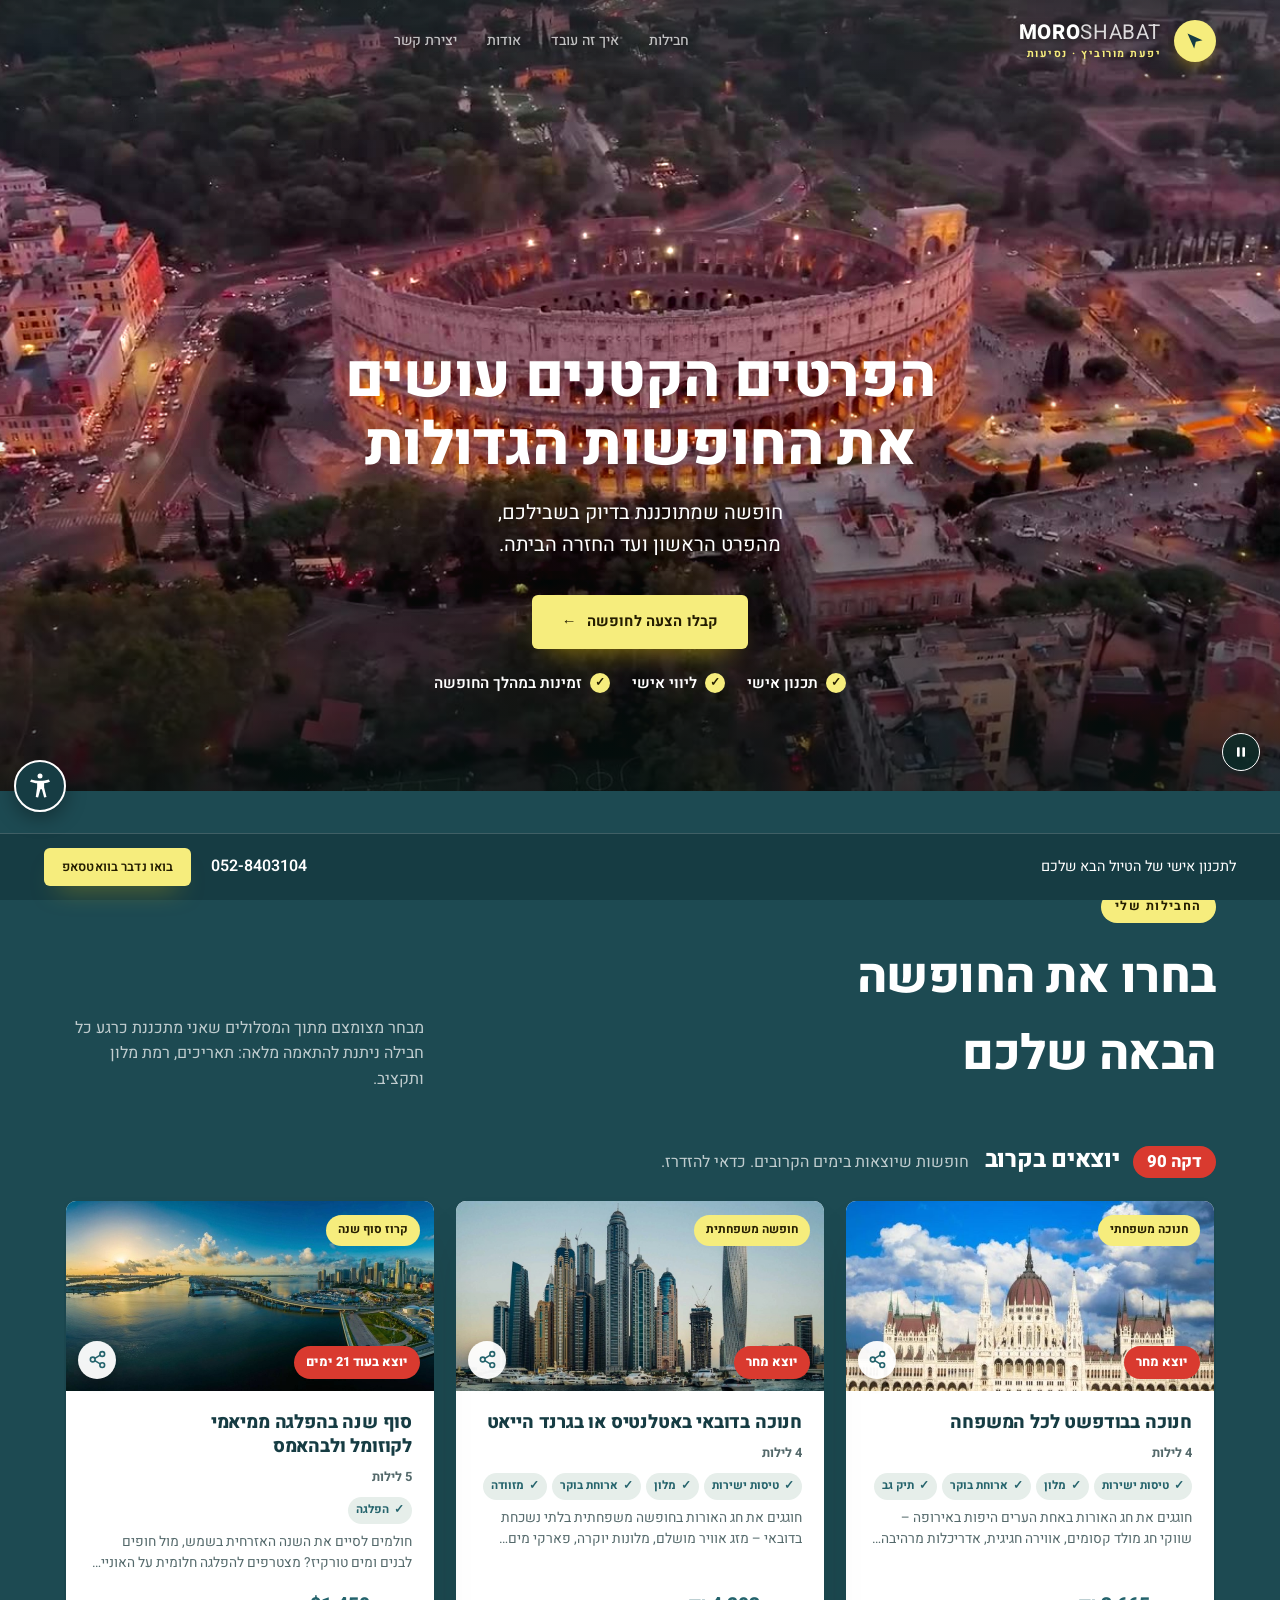
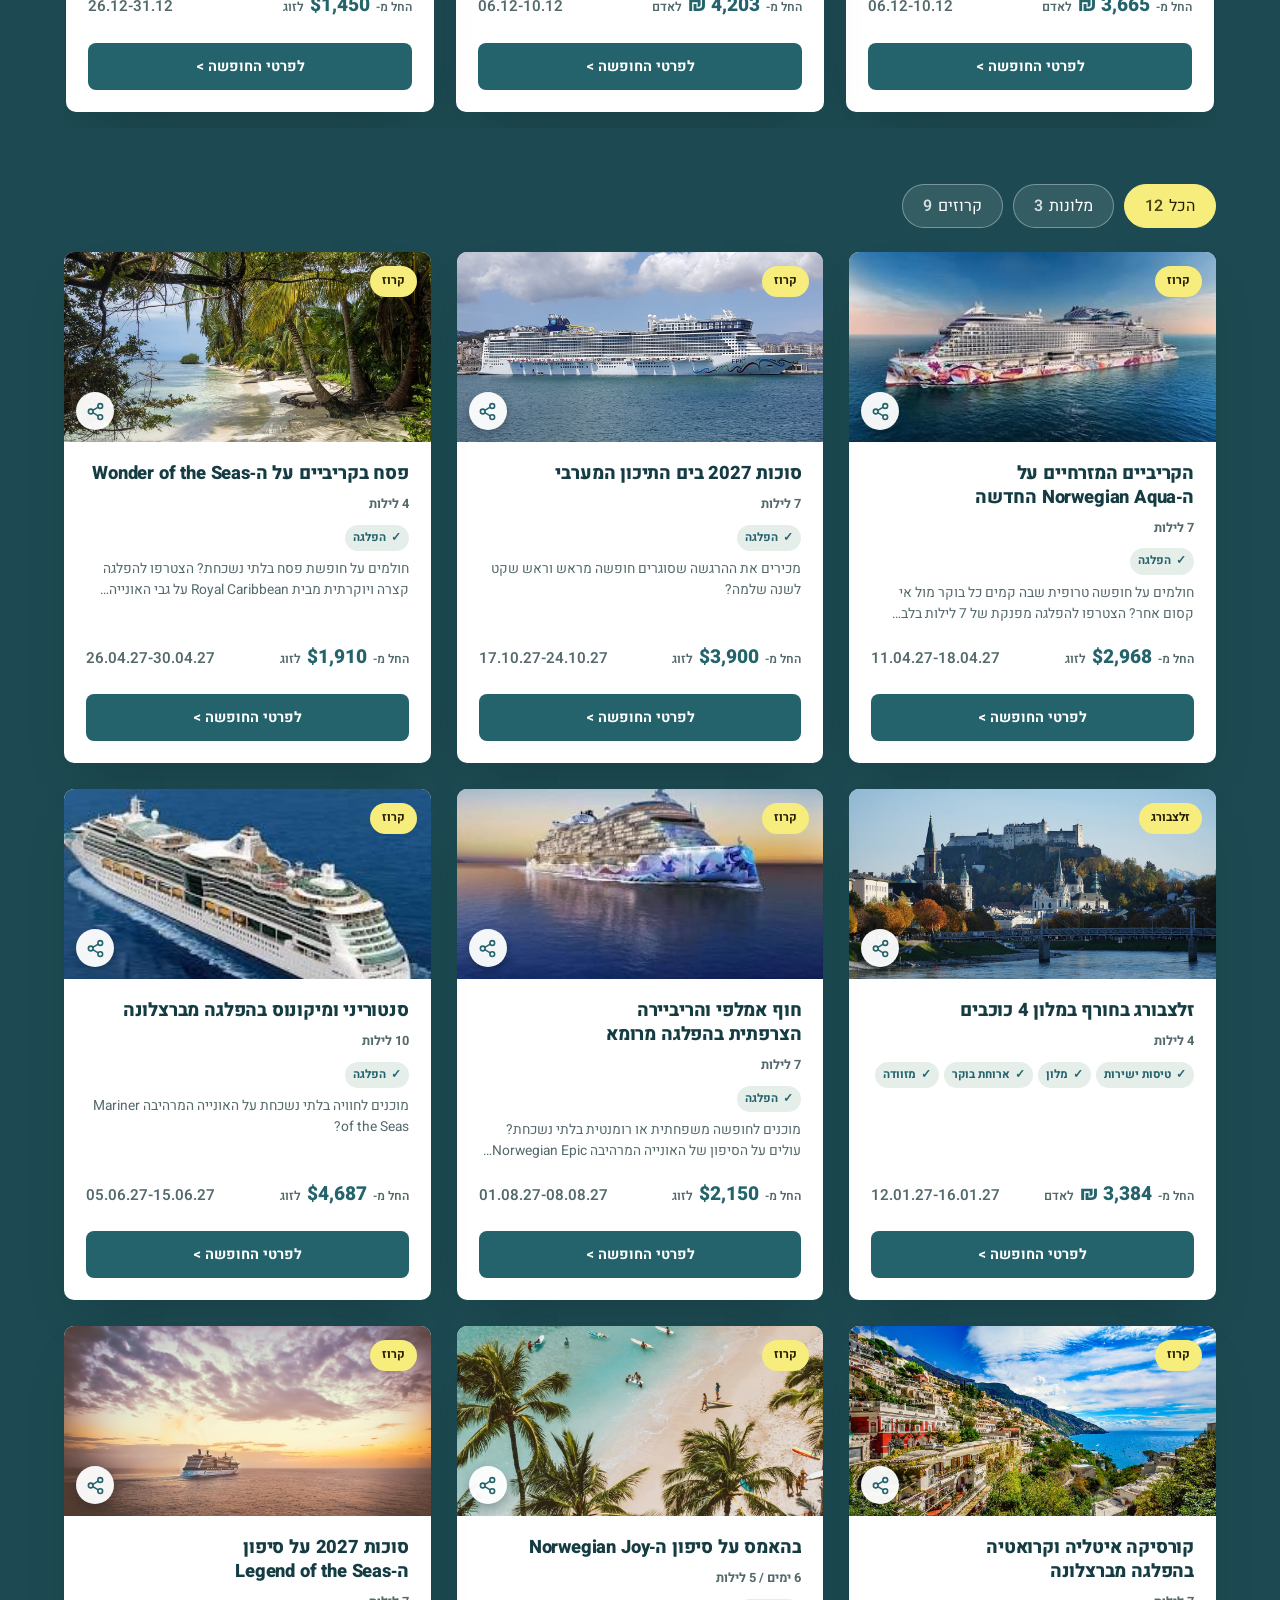
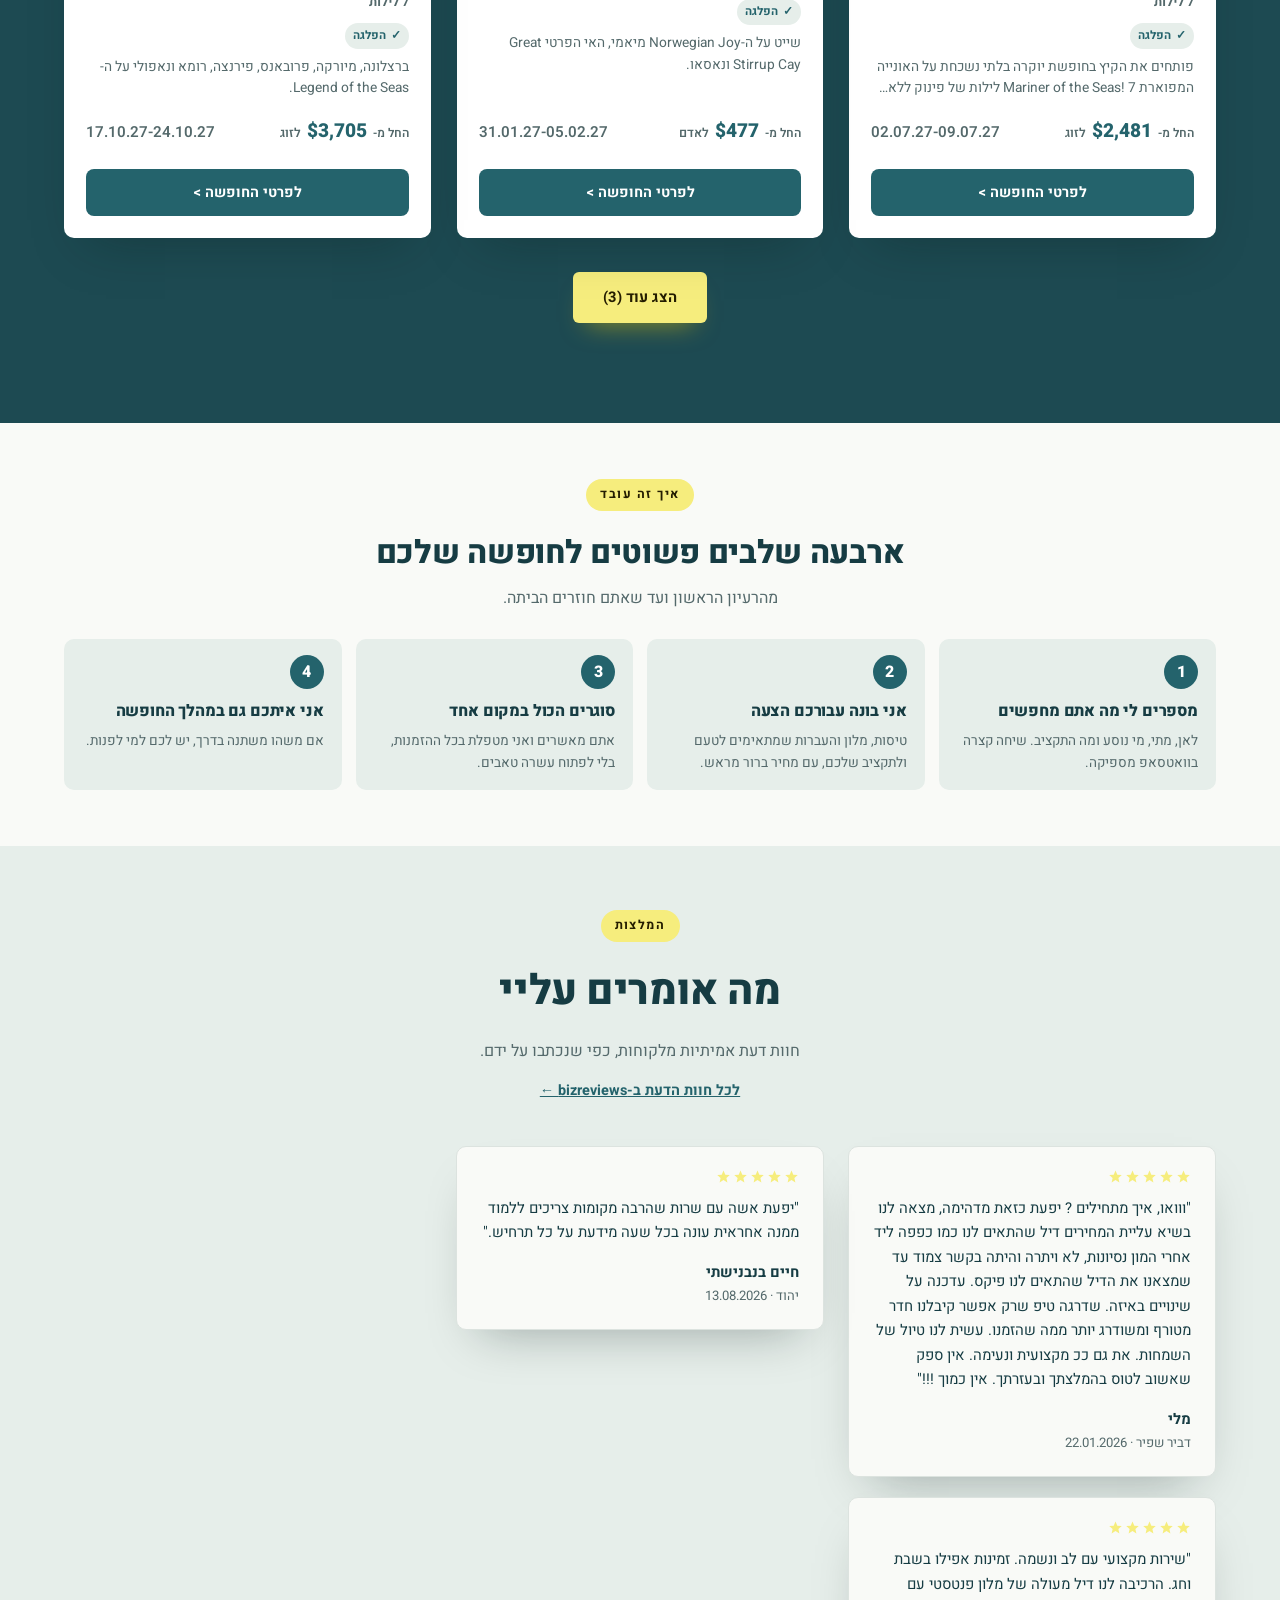
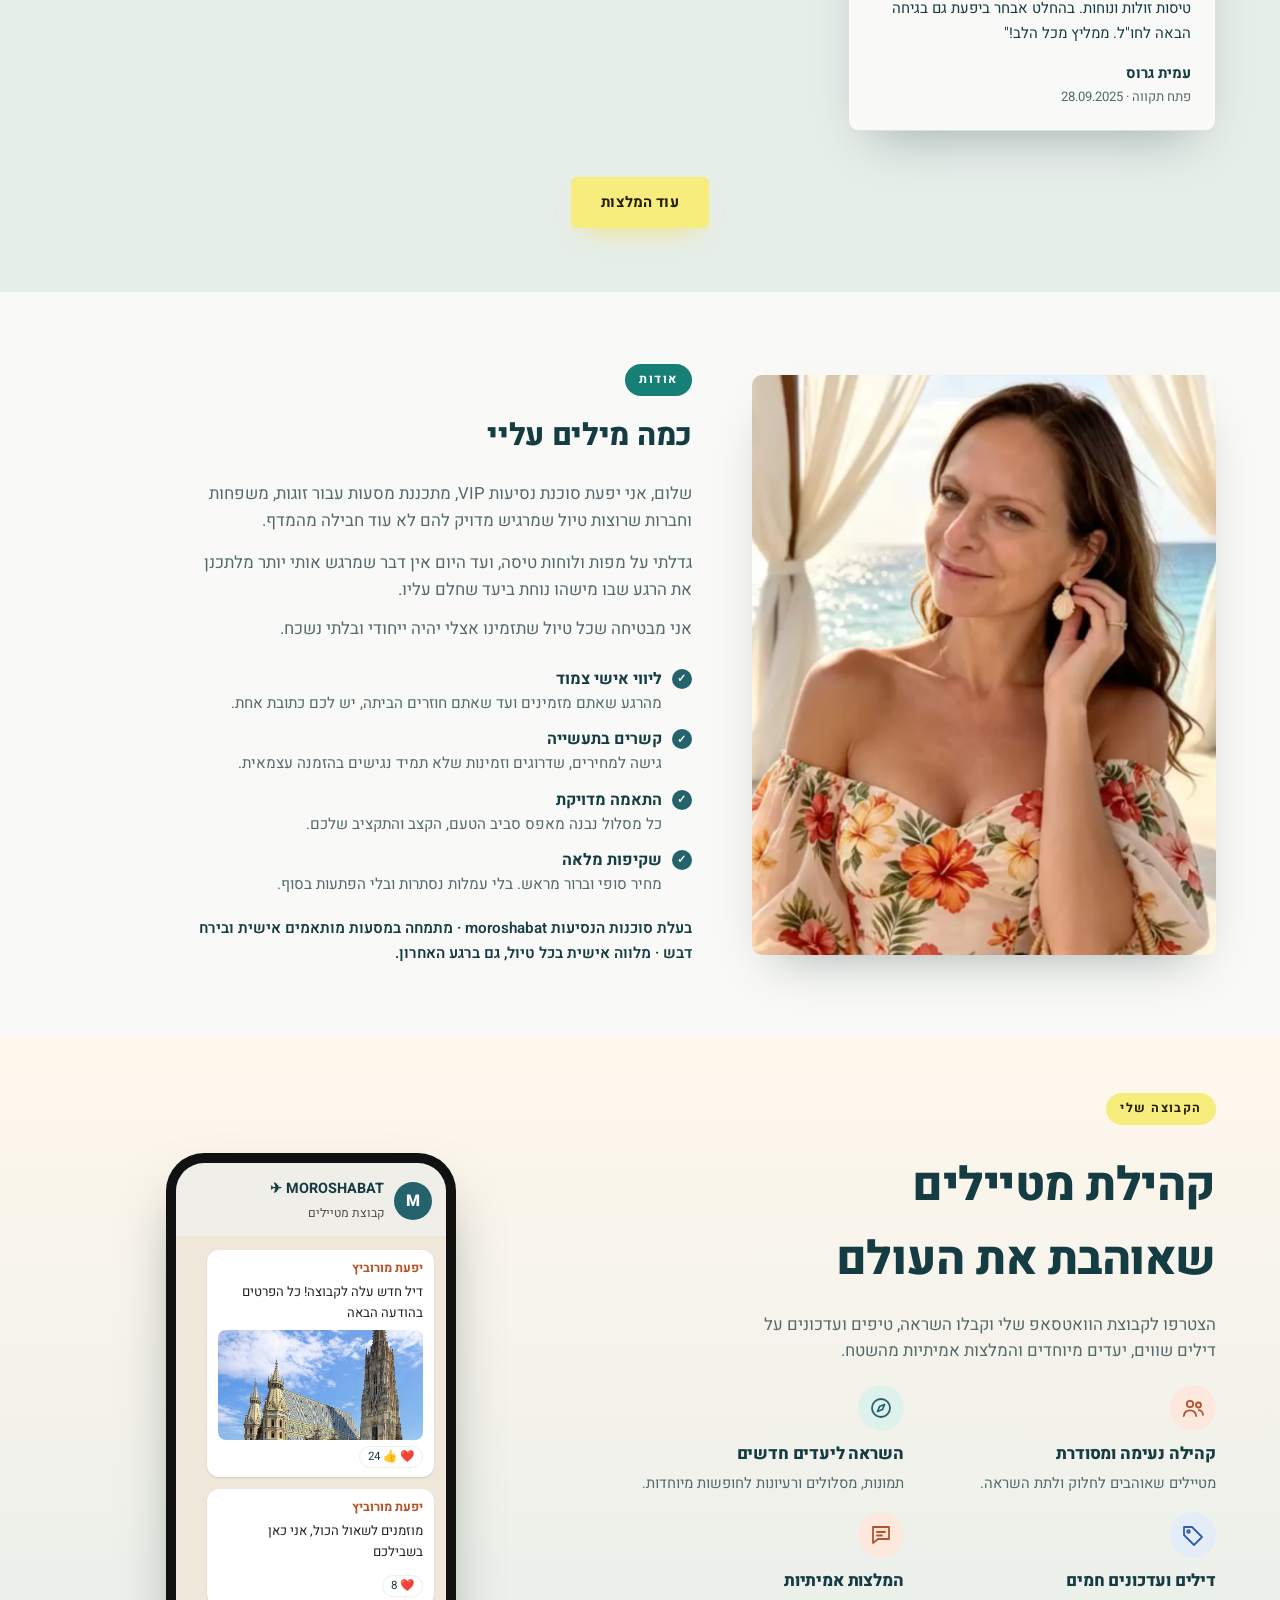
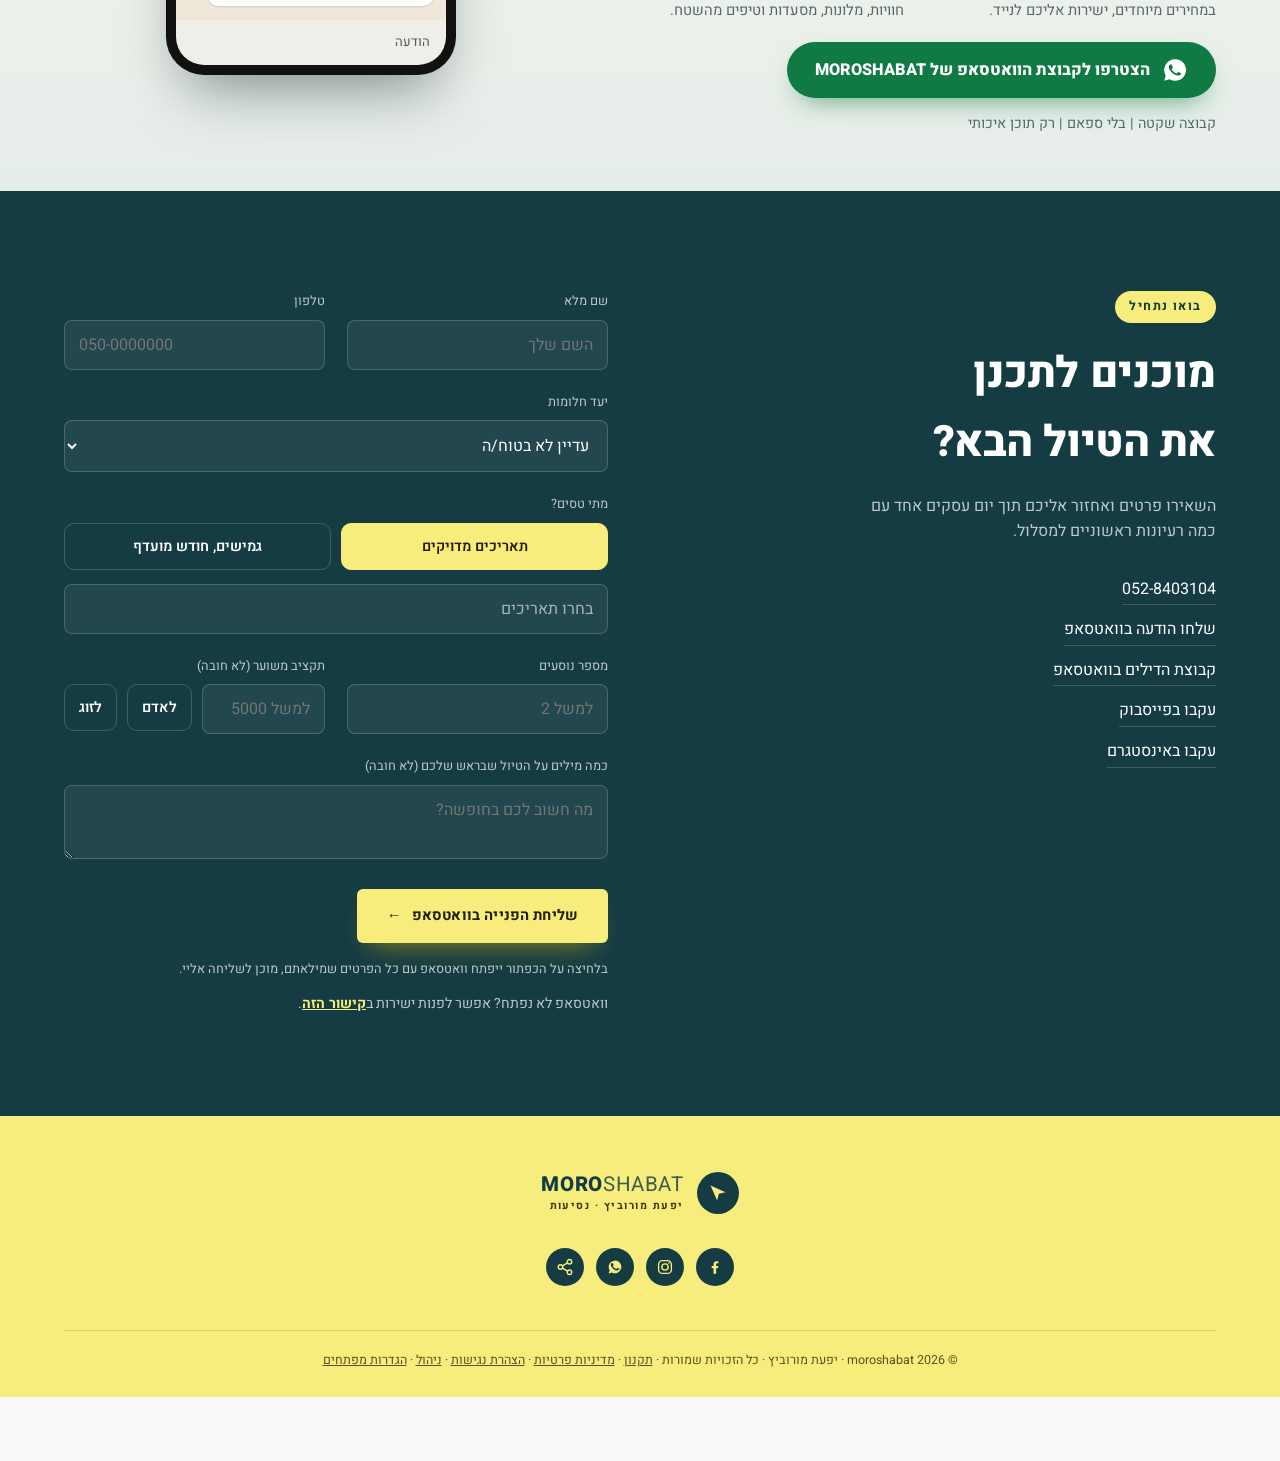
==== index.html @ c5c8dff0 "כותרות חבילות מושכות ויוקרתיות יותר, בלי פסיקים ונקודות, עם שמות מלונות ואוניות מהנתונים (מקומי) Co-" ====
<!DOCTYPE html>
<html lang="he" dir="rtl">
<head>
<meta charset="UTF-8">
<meta name="viewport" content="width=device-width, initial-scale=1.0">
<title>moroshabat יפעת מורוביץ נסיעות</title>
<meta name="description" content="חופשות בהתאמה אישית עם יפעת מורוביץ: ליווי אישי, תשומת לב לפרטים וראש שקט.">
<meta property="og:type" content="website">
<meta property="og:title" content="moroshabat יפעת מורוביץ נסיעות">
<meta property="og:description" content="חופשות בהתאמה אישית עם יפעת מורוביץ: ליווי אישי, תשומת לב לפרטים וראש שקט.">
<meta property="og:image" content="https://ifamorovitz-hue.github.io/moroshabat/hero-poster-1.jpg">
<meta property="og:locale" content="he_IL">
<link rel="preconnect" href="https://fonts.googleapis.com">
<link rel="preconnect" href="https://fonts.gstatic.com" crossorigin="">
<link rel="stylesheet" href="https://fonts.googleapis.com/css2?family=Heebo:wght@300;400;500;600;700;800;900&display=swap">
<style>
  /* ---------- Tokens ---------- */
  :root{
    --paper:#f9faf7;
    --ink:#163c43;
    --ink-soft:#1a4249;
    --teal:#168077;
    --teal-dark:#24636c;
    --green:#1d4a52;
    --yellow:#f6ed7d;
    --yellow-ink:#241d00;
    --text:#163c43;
    --muted:#54696b;
    --line:#dce3df;
    --line-on-ink:rgba(255,255,255,.18);
    --cream:#ffffff;
    --mint:#e6eeea;
    --muted-on-ink:rgba(255,255,255,.72);
    --shadow:0 24px 50px -24px rgba(10,30,27,.35);
    --radius:10px;
    --font-display:"Heebo","Arial Hebrew","Segoe UI",sans-serif;
    --font-body:"Heebo","Arial Hebrew","Segoe UI",sans-serif;
  }

  *,*::before,*::after{box-sizing:border-box;}
  html{scroll-behavior:smooth;}
  @media (prefers-reduced-motion:reduce){
    html{scroll-behavior:auto;}
    *,*::before,*::after{animation-duration:.01ms!important;animation-iteration-count:1!important;transition-duration:.01ms!important;scroll-behavior:auto!important;}
  }

  body{
    margin:0;
    direction:rtl;
    text-align:right;
    background:var(--paper);
    color:var(--text);
    font-family:var(--font-body);
    font-size:16px;
    line-height:1.6;
    -webkit-font-smoothing:antialiased;
    padding-bottom:64px;
  }

  img,svg{max-width:100%; display:block;}
  a{color:inherit;}
  h1,h2,h3,h4{font-family:var(--font-display);margin:0;text-wrap:balance;font-weight:800;letter-spacing:-.01em;}
  p{margin:0;}
  ul{margin:0;padding:0;list-style:none;}
  button,input,select,textarea{font-family:inherit;font-size:1rem;}

  a:focus-visible,button:focus-visible,input:focus-visible,select:focus-visible,textarea:focus-visible,[tabindex]:focus-visible{
    outline:3px solid var(--yellow);
    outline-offset:3px;
    box-shadow:0 0 0 6px var(--ink);
  }
  #contactForm{ scroll-margin-top:110px; }
  .skip-link{ position:fixed; top:-60px; inset-inline-start:12px; z-index:1000; background:var(--yellow); color:var(--yellow-ink); padding:12px 20px; border-radius:8px; font-weight:800; text-decoration:none; transition:top .15s ease; }
  .skip-link:focus{ top:12px; }

  .wrap{ max-width:1240px; margin:0 auto; padding-inline:24px; }
  @media (min-width:900px){ .wrap{ padding-inline:44px; } }

  .hi{ color:var(--yellow); }
  .eyebrow{
    display:inline-block; font-family:var(--font-body); font-size:.78rem; letter-spacing:.12em;
    color:var(--yellow-ink); background:var(--yellow); padding:6px 14px; border-radius:100px;
    margin-bottom:16px; font-weight:700;
  }
  .eyebrow.on-ink{ color:var(--ink); }

  /* ---------- Buttons (bold Canva-style) ---------- */
  .btn{
    display:inline-flex; align-items:center; gap:.7em;
    padding:15px 30px; border:none; border-radius:6px;
    font-size:.92rem; font-weight:700; letter-spacing:.01em;
    text-decoration:none; cursor:pointer;
    transition:transform .2s ease, box-shadow .2s ease, background .2s ease;
    background:var(--yellow); color:var(--yellow-ink);
    box-shadow:0 14px 26px -14px rgba(255,212,0,.55);
  }
  .btn:hover{ transform:translateY(-2px); box-shadow:0 18px 32px -14px rgba(255,212,0,.7); }
  .btn:disabled{ opacity:.6; cursor:default; transform:none; box-shadow:none; }
  .btn.outline{ background:transparent; color:var(--cream); border:2px solid var(--cream); box-shadow:none; }
  .btn.outline:hover{ background:var(--cream); color:var(--ink); }
  .btn .btn-arrow{ font-size:1em; transition:transform .2s ease; }
  .btn:hover .btn-arrow{ transform:translateX(-4px); }

  .text-link{ text-decoration:none; border-bottom:2px solid var(--yellow); padding-bottom:2px; font-weight:700; font-size:.92rem; }

  /* ---------- Header ---------- */
  header.site-nav{
    position:sticky; top:0; z-index:50;
    background:transparent;
    transition:background .35s ease, border-color .35s ease;
    border-bottom:1px solid transparent;
  }
  header.site-nav.scrolled{ background:var(--ink); border-color:var(--line-on-ink); }
  header.site-nav:not(.scrolled) .nav-row,
  header.site-nav:not(.scrolled) .nav-mobile-panel{ text-shadow:0 1px 6px rgba(10,12,8,.55); }
  .nav-row{ display:flex; align-items:center; justify-content:space-between; gap:24px; padding-block:20px; }
  .wordmark{ display:flex; align-items:center; gap:13px; line-height:1.1; text-decoration:none; }
  .logo-mark{
    flex-shrink:0; width:42px; height:42px; border-radius:50%;
    background:var(--yellow); color:var(--ink);
    display:flex; align-items:center; justify-content:center;
    box-shadow:0 8px 18px -8px rgba(255,212,0,.6);
  }
  .logo-mark svg{ width:20px; height:20px; transform:scaleX(-1); }
  .logo-text{ display:flex; flex-direction:column; }
  .logo-text strong{
    font-family:var(--font-display); font-size:1.28rem; color:var(--cream); font-weight:800;
    letter-spacing:.03em;
  }
  .logo-text strong .lg-light{ font-weight:400; opacity:.82; }
  .logo-text .logo-tag{ font-size:.66rem; letter-spacing:.14em; color:var(--yellow); margin-top:3px; font-weight:700; }
  footer .wordmark{ margin-bottom:34px; }
  footer .logo-mark{ background:var(--ink); color:var(--yellow); box-shadow:none; }
  footer .logo-text strong{ color:var(--ink); }
  footer .logo-text strong .lg-light{ color:var(--ink); }
  footer .logo-text .logo-tag{ color:#3d3800; }
  .nav-links{ display:flex; align-items:center; gap:30px; }
  .nav-links a{ text-decoration:none; color:var(--muted-on-ink); font-size:.88rem; font-weight:500; transition:color .2s ease; }
  .nav-links a:hover{ color:var(--cream); }
  .nav-phone{ display:flex; align-items:center; gap:8px; color:var(--cream); text-decoration:none; font-size:.88rem; font-weight:600; }
  .nav-toggle{ display:none; background:none; border:1px solid var(--line-on-ink); width:40px; height:40px; align-items:center; justify-content:center; color:var(--cream); border-radius:6px; }
  .nav-mobile-panel{ display:none; }

  @media (max-width:900px){
    .nav-links,.nav-phone{ display:none; }
    .nav-toggle{ display:flex; }
    header.site-nav.open{ background:var(--ink); }
    header.site-nav.open .nav-mobile-panel{ display:flex; flex-direction:column; gap:2px; padding-bottom:18px; }
    .nav-mobile-panel a{ color:var(--cream); text-decoration:none; padding:12px 4px; border-top:1px solid var(--line-on-ink); font-size:.98rem; }
  }

  /* ---------- Hero ---------- */
  .hero{
    position:relative; height:min(88vh,840px); min-height:580px; margin-top:-84px; overflow:hidden;
    background:#0a2420 center/cover no-repeat;
  }
  .hero-video{
    position:absolute; inset:0; z-index:0;
    width:100%; height:100%; object-fit:cover;
    filter:brightness(1.15) saturate(1.12) contrast(1.03);
    transition:opacity .6s ease;
  }
  .hero-copy{
    position:absolute; z-index:2; inset-inline:0; bottom:0; padding:0 24px 72px;
    text-align:center; display:flex; flex-direction:column; align-items:center;
  }
  @media (min-width:900px){ .hero-copy{ padding:0 44px 96px; } }
  .hero::after{
    content:""; position:absolute; inset:0; z-index:1;
    background:
      linear-gradient(to top, rgba(6,20,18,.72) 0%, rgba(6,20,18,.08) 42%, transparent 60%),
      linear-gradient(to bottom, rgba(6,20,18,.5) 0%, transparent 22%);
  }
  .trust-row{ list-style:none; margin:22px 0 0; padding:0; display:flex; flex-wrap:wrap; gap:10px 22px; color:var(--cream); font-size:.95rem; font-weight:600; }
  .trust-row li{ display:flex; align-items:center; gap:8px; }
  @media (max-width:560px){ .trust-row{ gap:8px 10px; font-size:.78rem; flex-wrap:nowrap; justify-content:center; } .trust-row li{ gap:5px; white-space:nowrap; } .trust-row li::before{ width:16px; height:16px; font-size:.62rem; } }
  .trust-row li::before{ content:'✓'; display:inline-flex; align-items:center; justify-content:center; width:20px; height:20px; border-radius:50%; background:var(--yellow,#f6ed7d); color:#241d00; font-size:.72rem; font-weight:800; }
  .hero-sub{ color:#fff; font-size:clamp(1rem,.6vw + .95rem,1.25rem); margin:16px 0 0; line-height:1.6; text-shadow:0 1px 8px rgba(0,0,0,.45); max-width:34rem; }
  .hero-copy h1{ font-size:clamp(2rem,3.4vw + 1rem,3.7rem); color:var(--cream); line-height:1.16; max-width:none; }
  .hero-actions{ margin-top:34px; }

  /* ---------- Statement band ---------- */
  .statement{ background:var(--paper); padding-block:44px 40px; text-align:center; }
  .statement h2{ font-size:clamp(1.7rem,2.4vw + 1rem,2.7rem); color:var(--ink); line-height:1.25; font-weight:800; letter-spacing:-.01em; }
  .statement-sub{ margin:14px auto 0; color:var(--muted); font-size:clamp(1rem,.6vw + .9rem,1.2rem); line-height:1.6; max-width:34rem; }
  @media (max-width:560px){ .statement{ padding-block:34px 30px; } }

  /* ---------- Intro / brand band (teal) ---------- */
  .intro{ background:var(--teal); color:var(--cream); padding-block:96px; }
  .intro-grid{ display:grid; grid-template-columns:1fr 1fr; gap:56px; align-items:center; }
  .intro h2{ font-size:clamp(1.9rem,2.8vw + 1rem,2.8rem); color:var(--cream); }
  .intro p{ margin-top:20px; color:#fff; max-width:46ch; font-size:1.02rem; }
  .intro p + p{ margin-top:14px; }
  .intro-photos{ display:grid; grid-template-columns:1fr 1fr; grid-template-rows:1fr 1fr; gap:14px; aspect-ratio:1/1; }
  .intro-photos img{ width:100%; height:100%; object-fit:cover; border-radius:var(--radius); }
  .intro-photos .ip-main{ grid-column:1/3; }
  .img-slot{ position:relative; min-height:0; min-width:0; }
  .about-img img{ object-position:50% 20%; }
  @media (max-width:880px){ .intro-grid{ grid-template-columns:1fr; gap:36px; } }

  /* ---------- Packages (dark green) ---------- */
  .packages{ background:var(--green); color:var(--cream); padding-block:100px; }
  .packages-head{ display:flex; justify-content:space-between; align-items:end; gap:24px; flex-wrap:wrap; margin-bottom:48px; }
  .packages h2{ color:var(--cream); font-size:clamp(2rem,3vw + 1rem,3rem); max-width:14ch; }
  .packages-head p{ color:var(--muted-on-ink); max-width:40ch; margin-top:14px; }

  .pkg-grid{ display:grid; grid-template-columns:repeat(3,1fr); gap:26px; }
  .lm-section{ margin-bottom:56px; }
  .lm-head{ display:flex; align-items:baseline; gap:16px; flex-wrap:wrap; margin-bottom:18px; }
  .lm-head h3{ font-size:1.5rem; color:var(--cream); }
  .lm-head p{ color:var(--muted-on-ink); margin:0; }
  .lm-pill{ display:inline-block; background:#d93a2f; color:#fff; border-radius:999px; padding:3px 14px; font-weight:800; font-size:1.05rem; margin-inline-end:8px; }
  .lm-strip{ display:flex; gap:22px; overflow-x:auto; scroll-snap-type:x mandatory; padding:4px 2px 16px; -webkit-overflow-scrolling:touch; }
  .lm-strip .pkg-card{ flex:0 0 min(340px,82vw); scroll-snap-align:start; }
  @media (min-width:961px){ .lm-strip .pkg-card{ flex-basis:calc((100% - 44px)/3); } }
  .pkg-urgent{ position:absolute; z-index:2; bottom:12px; inset-inline-start:14px; background:#d93a2f; color:#fff; font-size:.8rem; font-weight:800; padding:6px 12px; border-radius:100px; }
  .pkg-tabs{ display:flex; flex-wrap:wrap; gap:10px; margin-bottom:24px; }
  .pkg-tab{ background:rgba(255,255,255,.1); color:var(--cream); border:1.5px solid rgba(255,255,255,.35); border-radius:999px; padding:9px 20px; font:700 .95rem/1 inherit; font-family:inherit; cursor:pointer; }
  .pkg-tab .cnt{ opacity:.8; font-weight:600; margin-inline-start:6px; }
  .pkg-tab[aria-pressed="true"]{ background:var(--yellow); border-color:var(--yellow); color:var(--yellow-ink); }
  .pkg-more-wrap{ display:flex; justify-content:center; margin-top:34px; }
  .pkg-empty{ grid-column:1/-1; text-align:center; color:var(--muted-on-ink); padding:30px 0; }
  .pkg-loading{ grid-column:1/-1; text-align:center; color:var(--muted-on-ink); padding:24px 0; }
  @media (max-width:960px){ .pkg-grid{ grid-template-columns:1fr 1fr; } }
  @media (max-width:620px){ .pkg-grid{ grid-template-columns:1fr; } }

  .pkg-card{ position:relative; display:flex; flex-direction:column; border-radius:var(--radius); overflow:hidden; background:var(--cream); box-shadow:var(--shadow); }
  .pkg-media{ position:relative; height:190px; }
  .pkg-media img{ width:100%; height:100%; object-fit:cover; display:block; }
  .pkg-share-btn{ position:absolute; z-index:3; bottom:12px; inset-inline-end:12px; width:38px; height:38px; border-radius:50%; border:0; background:rgba(255,255,255,.95); color:var(--teal-dark); display:flex; align-items:center; justify-content:center; cursor:pointer; box-shadow:0 4px 12px rgba(0,0,0,.25); }
  .pkg-share-btn svg{ width:19px; height:19px; }
  .deal-share-btn{ display:inline-flex; align-items:center; gap:8px; margin-inline-start:10px; background:transparent; color:var(--teal-dark); border:2px solid var(--teal-dark); border-radius:999px; padding:10px 18px; font-weight:700; cursor:pointer; font-family:inherit; font-size:.95rem; }
  .deal-share-btn svg{ width:18px; height:18px; }
  .share-overlay{ position:fixed; inset:0; z-index:420; background:rgba(22,60,67,.55); display:flex; align-items:center; justify-content:center; padding:20px; }
  .share-overlay[hidden]{ display:none; }
  .share-card{ background:var(--paper); color:var(--text); border-radius:18px; width:100%; max-width:380px; padding:24px 22px 20px; box-shadow:0 30px 70px -20px rgba(0,0,0,.5); }
  .share-card h3{ font-size:1.15rem; margin:0 0 4px; color:var(--ink); }
  .share-card .share-sub{ margin:0 0 16px; color:var(--muted); font-size:.9rem; }
  .share-grid{ display:grid; grid-template-columns:repeat(3,1fr); gap:10px; }
  .share-opt{ display:flex; flex-direction:column; align-items:center; gap:6px; padding:12px 6px; border-radius:12px; border:1px solid var(--line); background:#fff; color:var(--ink); text-decoration:none; font-size:.82rem; font-weight:600; cursor:pointer; font-family:inherit; }
  .share-opt svg{ width:26px; height:26px; }
  .share-opt:hover{ background:var(--mint); }
  .share-note{ margin:14px 0 0; font-size:.82rem; color:var(--muted); line-height:1.6; }
  .share-close{ display:block; margin:14px auto 0; background:none; border:0; color:var(--ink); text-decoration:underline; cursor:pointer; font-size:.92rem; }
  .pkg-tag{ position:absolute; z-index:2; top:14px; inset-inline-start:14px; background:var(--yellow); color:var(--yellow-ink); font-size:.74rem; font-weight:700; padding:6px 12px; border-radius:100px; }
  .pkg-body{ display:flex; flex-direction:column; gap:8px; padding:20px 22px 22px; flex:1; }
  .pkg-body h3{ color:var(--text); font-size:1.15rem; font-weight:800; }
  .pkg-meta{ color:var(--muted); font-size:.8rem; font-weight:700; }
  .pkg-body h3{ display:-webkit-box; -webkit-line-clamp:2; -webkit-box-orient:vertical; overflow:hidden; line-height:1.3; }
  .pkg-incl{ display:flex; flex-wrap:wrap; gap:5px; margin:2px 0 0; padding:0; list-style:none; }
  .pkg-incl li{ background:var(--mint); color:var(--teal-dark); font-size:.72rem; font-weight:700; padding:4px 8px; border-radius:99px; white-space:nowrap; }
  .pkg-incl li::before{ content:'✓'; margin-inline-end:5px; font-weight:800; }
  .pkg-from{ color:var(--muted); font-size:.76rem; font-weight:600; }
  .pkg-desc{ color:var(--muted); font-size:.86rem; line-height:1.55; display:-webkit-box; -webkit-line-clamp:2; -webkit-box-orient:vertical; overflow:hidden; }
  .pkg-price-row{ display:flex; align-items:baseline; justify-content:space-between; gap:10px; margin-top:auto; padding-top:8px; }
  .pkg-price-wrap{ display:flex; align-items:baseline; gap:6px; }
  .pkg-price{ color:var(--teal-dark); font-size:1.2rem; font-weight:800; }
  .pkg-price-note{ color:var(--muted); font-size:.78rem; font-weight:600; }
  .pkg-dates{ color:var(--muted); font-size:.95rem; font-weight:600; text-align:left; }
  .pkg-cta{ display:block; text-align:center; margin-top:14px; background:var(--teal-dark); color:var(--cream); font-weight:700; font-size:.9rem; padding:12px; border-radius:8px; text-decoration:none; transition:background .2s ease; }
  .pkg-cta:hover{ background:var(--teal); }

  /* ---------- Why (card style, honest content) ---------- */
  .why{ background:var(--teal); color:var(--cream); padding-block:100px; }
  .why-head{ text-align:center; max-width:640px; margin:0 auto 48px; }
  .why-head h2{ color:var(--cream); font-size:clamp(1.9rem,2.8vw + 1rem,2.6rem); }
  .why-head p{ margin-top:14px; color:#fff; }
  .why-grid{ display:grid; grid-template-columns:repeat(4,1fr); gap:22px; }
  @media (max-width:960px){ .why-grid{ grid-template-columns:1fr 1fr; } }
  @media (max-width:560px){ .why-grid{ grid-template-columns:1fr; } }
  .why-card{ background:rgba(0,0,0,.14); border:1px solid rgba(255,255,255,.28); border-radius:var(--radius); padding:28px 24px; }
  .why-card .num{ display:inline-flex; align-items:center; justify-content:center; width:38px; height:38px; border-radius:8px; background:var(--yellow); color:var(--yellow-ink); font-weight:800; font-size:1rem; margin-bottom:18px; }
  .why-card h3{ color:var(--cream); font-size:1.08rem; }
  .why-card p{ margin-top:10px; color:#fff; font-size:.9rem; }

  /* ---------- Testimonials ---------- */
  .how{ background:var(--paper); padding-block:56px; }
  .how-head{ text-align:center; max-width:640px; margin:0 auto 28px; }
  .how-head h2{ font-size:clamp(1.9rem,2.8vw + 1rem,2.6rem); }
  .how-head p{ margin-top:8px; color:var(--muted); }
  .how-head h2{ font-size:clamp(1.5rem,1.8vw + 1rem,2rem) !important; }
  .how-grid{ display:grid; grid-template-columns:repeat(4,1fr); gap:14px; }
  @media (max-width:960px){ .how-grid{ grid-template-columns:1fr 1fr; } }
  @media (max-width:560px){ .how-grid{ grid-template-columns:1fr; gap:10px; } .how-step{ display:grid; grid-template-columns:auto 1fr; column-gap:14px; align-items:center; } .how-step .num{ grid-row:1 / span 2; margin-bottom:0 !important; } .how-step p{ margin-top:2px !important; } }
  .how-step{ background:var(--mint); border-radius:var(--radius); padding:16px 18px; }
  .how-step .num{ display:inline-flex; align-items:center; justify-content:center; width:34px; height:34px; border-radius:50%; background:var(--teal-dark); color:#fff; font-weight:800; margin-bottom:10px; }
  .how-step h3{ font-size:1rem; }
  .how-step p{ margin-top:6px; color:var(--muted); font-size:.85rem; }
  .community{ background:linear-gradient(180deg,#fff7ec 0%,#e6eeea 100%); padding-block:56px; }
  .community .polaroids{ display:none; }
  .community-features{ margin:20px 0 !important; gap:16px 22px !important; }
  @media (max-width:900px){ .community-visual{ display:none !important; } }
  @media (max-width:560px){ .community-features{ grid-template-columns:1fr 1fr !important; gap:12px !important; } .community .cf p{ display:none; } .community .cf h3{ font-size:.92rem; } .community .cf-icon{ width:38px; height:38px; margin-bottom:6px; } }
  .community-grid{ display:grid; grid-template-columns:1.1fr .9fr; gap:56px; align-items:center; }
  @media (max-width:900px){ .community-grid{ grid-template-columns:1fr; gap:44px; } }
  .community-copy h2{ font-size:clamp(1.9rem,3vw + 1rem,2.9rem); margin-top:8px; }
  .community-lede{ color:var(--muted); margin-top:14px; max-width:52ch; font-size:1.05rem; }
  .community-features{ display:grid; grid-template-columns:1fr 1fr; gap:22px 26px; margin:30px 0; }
  @media (max-width:560px){ .community-features{ grid-template-columns:1fr; } }
  .cf-icon{ display:inline-flex; align-items:center; justify-content:center; width:46px; height:46px; border-radius:50%; background:#fde8de; color:#b4532a; margin-bottom:10px; }
  .cf:nth-child(2) .cf-icon{ background:#dff1ec; color:var(--teal-dark); }
  .cf:nth-child(3) .cf-icon{ background:#e4ecf8; color:#2f5fa8; }
  .cf-icon svg{ width:24px; height:24px; }
  .cf h3{ font-size:1.05rem; }
  .cf p{ color:var(--muted); font-size:.92rem; margin-top:4px; }
  .btn-wa{ display:inline-flex; align-items:center; gap:12px; background:#0f7a44; color:#fff; text-decoration:none; font-weight:800; border-radius:999px; padding:15px 28px; font-size:1.02rem; box-shadow:0 12px 28px -12px rgba(15,122,68,.7); transition:transform .2s ease; }
  .btn-wa:hover{ transform:translateY(-2px); }
  .btn-wa svg{ width:26px; height:26px; }
  .community-note{ margin-top:14px; color:var(--muted); font-size:.9rem; }
  .community-visual{ position:relative; display:flex; flex-direction:column; align-items:center; gap:22px; }
  .phone{ width:min(290px,80vw); background:#111; border-radius:38px; padding:10px; box-shadow:0 30px 60px -20px rgba(10,30,27,.5); }
  .phone-bar{ background:#f0eee9; border-radius:28px 28px 0 0; padding:14px 14px 10px; display:flex; align-items:center; gap:10px; }
  .phone-bar strong{ display:block; font-size:.9rem; }
  .phone-bar small{ color:#4a4a4a; font-size:.75rem; }
  .phone-avatar{ width:38px; height:38px; border-radius:50%; background:var(--teal-dark); color:#fff; display:flex; align-items:center; justify-content:center; font-weight:800; }
  .phone-chat{ background:#efe7da; padding:14px 12px; display:flex; flex-direction:column; gap:12px; min-height:300px; }
  .bubble{ background:#fff; border-radius:12px; padding:9px 11px; max-width:92%; box-shadow:0 1px 2px rgba(0,0,0,.12); font-size:.82rem; }
  .bubble b{ display:block; color:#b4532a; font-size:.78rem; }
  .bubble p{ margin:3px 0 6px; color:#222; }
  .bubble img{ width:100%; height:110px; object-fit:cover; border-radius:8px; display:block; }
  .react{ display:inline-block; margin-top:6px; background:#fff; border:1px solid #eee; border-radius:999px; padding:1px 8px; font-size:.72rem; }
  .phone-input{ background:#f0eee9; border-radius:0 0 28px 28px; padding:12px 16px; color:#595959; font-size:.82rem; }
  .polaroids{ display:flex; gap:10px; }
  .polaroids img{ width:92px; height:78px; object-fit:cover; background:#fff; padding:5px 5px 14px; border-radius:4px; box-shadow:0 8px 18px -8px rgba(0,0,0,.4); transform:rotate(-4deg); }
  .polaroids img:nth-child(2){ transform:rotate(3deg); }
  .polaroids img:nth-child(3){ transform:rotate(-2deg); }
  .testimonials{ background:var(--mint); padding-block:64px; }
  .review-columns:not(.expanded) .rv-extra{ display:none; }
  .reviews-more{ display:flex; justify-content:center; margin-top:26px; }
  .testimonials-head{ text-align:center; max-width:640px; margin:0 auto; }
  .testimonials-head h2{ font-size:clamp(1.9rem,2.8vw + 1rem,2.6rem); }
  .testimonials-head p{ margin-top:14px; color:var(--muted); }
  .testimonials-rating{ display:flex; align-items:center; justify-content:center; gap:8px; margin:20px 0 10px; font-weight:800; font-size:1.05rem; }
  .testimonials-rating .stars{ display:flex; gap:2px; color:var(--yellow-ink); background:var(--yellow); padding:4px 8px; border-radius:999px; }
  .testimonials-rating .stars svg{ width:15px; height:15px; }
  .testimonials-source{ text-align:center; margin-bottom:44px; font-size:.9rem; }
  .testimonials-source a{ color:var(--teal-dark); font-weight:700; text-decoration:underline; }
  .review-columns{ column-count:3; column-gap:24px; }
  @media (max-width:960px){ .review-columns{ column-count:2; } }
  @media (max-width:640px){ .review-columns{ column-count:1; } }
  .review-card{
    break-inside:avoid; -webkit-column-break-inside:avoid; page-break-inside:avoid;
    background:var(--paper); border:1px solid var(--line); border-radius:var(--radius);
    padding:22px 24px; margin-bottom:20px; box-shadow:var(--shadow);
    display:inline-block; width:100%;
  }
  .review-stars{ display:flex; gap:2px; color:var(--yellow); margin-bottom:12px; }
  .review-stars svg{ width:15px; height:15px; }
  .review-text{ font-size:.93rem; line-height:1.65; margin:0 0 16px; color:var(--text); }
  .review-meta{ display:flex; flex-direction:column; gap:2px; font-size:.82rem; }
  .review-meta strong{ font-size:.92rem; }
  .review-meta span{ color:var(--muted); }

  /* ---------- CTA band (full-bleed photo) ---------- */
  .cta-band{ position:relative; overflow:hidden; }
  .cta-band img{ width:100%; height:min(56vw,460px); min-height:320px; object-fit:cover; }
  .cta-band::after{ content:""; position:absolute; inset:0; background:linear-gradient(180deg, rgba(9,27,24,.35) 0%, rgba(9,27,24,.65) 100%); }
  .cta-band-copy{ position:absolute; inset:0; z-index:2; display:flex; flex-direction:column; align-items:center; justify-content:center; text-align:center; gap:28px; padding:24px; }
  .cta-band-copy h2{ color:var(--cream); font-size:clamp(1.9rem,3vw + 1rem,3rem); max-width:16ch; }

  /* ---------- About ---------- */
  .about{ padding-block:72px; }
  .about-intro p{ margin-top:12px; }
  .about-why{ list-style:none; margin:24px 0 0; padding:0; display:grid; gap:12px; }
  .about-why li{ position:relative; padding-inline-start:30px; color:var(--muted); font-size:.95rem; line-height:1.55; }
  .about-why li::before{ content:'✓'; position:absolute; inset-inline-start:0; top:2px; width:20px; height:20px; border-radius:50%; background:var(--teal-dark); color:#fff; font-size:.7rem; font-weight:800; display:flex; align-items:center; justify-content:center; }
  .about-why strong{ display:block; color:var(--ink); font-size:1rem; }
  .about-grid{ display:grid; grid-template-columns:.85fr 1.15fr; gap:60px; align-items:center; }
  .about img{ width:100%; aspect-ratio:4/5; object-fit:cover; border-radius:var(--radius); box-shadow:var(--shadow); }
  .about-copy .eyebrow{ background:var(--teal); color:var(--cream); }
  .about-copy p{ color:var(--muted); font-size:1.05rem; max-width:56ch; }
  .about-copy p + p{ margin-top:16px; }
  .about-copy .credentials{ margin-top:20px; color:var(--text); font-size:.95rem; font-weight:600; }
  @media (max-width:860px){ .about-grid{ grid-template-columns:1fr; } }

  /* ---------- Contact ---------- */
  .contact{ background:var(--ink); color:var(--cream); padding-block:100px; }
  .contact-grid{ display:grid; grid-template-columns:1fr 1fr; gap:64px; }
  .contact-info h2{ color:var(--cream); font-size:clamp(2rem,2.6vw + 1rem,2.7rem); }
  .contact-info > p{ margin-top:16px; color:var(--muted-on-ink); max-width:40ch; }
  .contact-list{ margin-top:32px; display:flex; flex-direction:column; gap:12px; }
  .contact-list a{ text-decoration:none; color:var(--cream); font-size:1rem; border-bottom:1px solid var(--line-on-ink); display:inline-block; padding-bottom:2px; width:fit-content; }

  .form-row{ margin-bottom:22px; }
  .form-row label{ display:block; font-size:.8rem; color:var(--muted-on-ink); margin-bottom:8px; }
  .form-row input,.form-row select,.form-row textarea{
    background:rgba(255,255,255,.06); border:1px solid var(--line-on-ink); color:var(--cream);
    padding:12px 14px; width:100%; border-radius:8px;
  }
  .form-row select option{ color:var(--ink); }
  .form-row textarea{ resize:vertical; min-height:70px; }
  .form-dates{ border:0; padding:0; margin:0 0 22px; min-inline-size:0; }
  .form-dates legend{ font-size:.8rem; color:var(--muted-on-ink); margin-bottom:8px; padding:0; }
  .form-toggle{ display:flex; gap:10px; margin-bottom:14px; }
  .form-toggle label{ flex:1; margin:0 !important; position:relative; }
  .form-toggle input{ position:absolute; opacity:0; pointer-events:none; width:1px !important; height:1px; padding:0 !important; border:0 !important; }
  .form-toggle span{ display:block; text-align:center; padding:11px 10px; border:1.5px solid var(--line-on-ink); border-radius:10px; color:var(--cream); font-weight:600; font-size:.9rem; cursor:pointer; }
  .form-toggle input:checked + span{ background:var(--yellow); border-color:var(--yellow); color:var(--yellow-ink); }
  .form-toggle input:focus-visible + span{ outline:3px solid var(--yellow); outline-offset:3px; box-shadow:0 0 0 6px var(--ink); }
  .form-date-btn{ width:100%; text-align:right; background:rgba(255,255,255,.06); border:1px solid var(--line-on-ink); color:var(--cream); padding:12px 14px; border-radius:8px; font-family:inherit; font-size:1rem; cursor:pointer; }
  #fcMonthPick{ width:100%; background:rgba(255,255,255,.06); border:1px solid var(--line-on-ink); color:var(--cream); padding:12px 14px; border-radius:8px; font-family:inherit; font-size:1rem; }
  #fcMonthPick option{ color:var(--ink); }
  .form-date-btn.placeholder{ color:rgba(255,255,255,.6); }
  .fc-cal{ margin-top:10px; color:var(--ink); }
  .fc-cal *{ color:inherit; }
  .fc-cal .ie-cal-day-start, .fc-cal .ie-cal-day-end, .fc-cal .ie-cal-day-single{ color:#fff; }
  .fc-hint{ margin:10px 0 0; font-size:.8rem; color:var(--muted) !important; text-align:center; }
  .form-error{ margin:8px 0 0; color:#ffb4a8; font-size:.85rem; }
  .form-budget{ display:flex; gap:10px; align-items:stretch; }
  .form-budget input[type=number]{ flex:1; min-width:0; }
  .form-toggle-sm{ margin-bottom:0; flex:0 0 auto; }
  .form-toggle-sm span{ padding:11px 14px; }
  .form-two{ display:grid; grid-template-columns:1fr 1fr; gap:22px; }
  .form-note{ margin-top:16px; font-size:.8rem; color:var(--muted-on-ink); }
  .form-success{ margin-top:14px; font-size:.88rem; color:var(--yellow); font-weight:700; }
  .form-fallback{ margin-top:14px; font-size:.88rem; color:var(--muted-on-ink); }
  .form-fallback a{ color:var(--yellow); font-weight:700; text-decoration:underline; }
  @media (max-width:860px){ .contact-grid{ grid-template-columns:1fr; } .form-two{ grid-template-columns:1fr; } }

  /* ---------- Sticky bottom bar ---------- */
  .sticky-bar{
    position:fixed; z-index:60; inset-inline:0; bottom:0;
    background:var(--ink); border-top:1px solid var(--line-on-ink);
    display:flex; align-items:center; justify-content:space-between;
    padding:14px 24px; gap:16px;
  }
  @media (min-width:900px){ .sticky-bar{ padding:14px 44px; } }
  .sticky-bar span{ color:var(--cream); font-size:.9rem; }
  .sticky-bar .sb-phone{ display:flex; align-items:center; gap:20px; }
  .sticky-bar .sb-phone a{ color:var(--cream); text-decoration:none; font-weight:600; }
  .sticky-bar .btn{ padding:9px 18px; font-size:.8rem; }
  .sticky-bar .sb-phone a.btn{ color:var(--yellow-ink); }
  @media (max-width:560px){ .sticky-bar span:first-child{ display:none; } }

  /* ---------- Footer (yellow band) ---------- */
  footer{ background:var(--yellow); color:var(--yellow-ink); padding-block:56px 26px; }
  .footer-grid{ display:grid; grid-template-columns:repeat(3,1fr); gap:32px; text-align:center; }
  .footer-grid h4{ font-size:.76rem; letter-spacing:.1em; opacity:.7; margin-bottom:10px; font-weight:700; }
  .footer-grid strong{ display:block; font-size:1.12rem; font-weight:800; }
  .footer-grid a{ text-decoration:none; color:var(--yellow-ink); }
  .social-icons{ display:flex; gap:12px; justify-content:center; }
  .social-icons a, .social-icons button{
    border:0; padding:0; cursor:pointer;
    width:38px; height:38px; border-radius:50%; background:var(--ink); color:var(--yellow);
    display:flex; align-items:center; justify-content:center; transition:transform .2s ease;
  }
  .social-icons a:hover, .social-icons button:hover{ transform:translateY(-3px); }
  .social-icons svg{ width:18px; height:18px; }
  .footer-bottom{ margin-top:44px; padding-top:20px; border-top:1px solid rgba(36,29,0,.18); display:flex; justify-content:center; flex-wrap:wrap; gap:10px; font-size:.78rem; opacity:.75; }
  @media (max-width:700px){ .footer-grid{ grid-template-columns:1fr; gap:26px; } }

  /* ---------- Deal details modal ---------- */
  .deal-modal-overlay{
    position:fixed; inset:0; background:rgba(8,25,22,.72);
    display:flex; align-items:flex-start; justify-content:center;
    padding:56px 16px; overflow-y:auto; z-index:80;
  }
  .deal-modal-overlay[hidden]{ display:none; }
  .deal-modal{
    background:var(--paper); border-radius:var(--radius); max-width:720px; width:100%;
    box-shadow:var(--shadow); overflow:hidden; position:relative;
  }
  .deal-modal-img{ width:100%; aspect-ratio:16/9; object-fit:cover; display:block; }
  .deal-modal-close{
    position:absolute; top:14px; left:14px; width:38px; height:38px; border-radius:50%;
    background:rgba(8,25,22,.55); color:#fff; border:none; font-size:1.15rem; line-height:1; cursor:pointer;
    display:flex; align-items:center; justify-content:center;
  }
  .deal-modal-close:hover{ background:rgba(8,25,22,.82); }
  .deal-modal-body{ padding:28px 30px 32px; }
  .deal-modal-tag{ display:inline-block; background:var(--yellow); color:var(--yellow-ink); font-weight:700; font-size:.72rem; padding:5px 12px; border-radius:999px; margin-bottom:12px; }
  .deal-modal-body h3{ margin:0 0 6px; font-size:1.5rem; }
  .deal-modal-dates{ color:var(--muted); font-weight:700; margin:0 0 14px; }
  .deal-modal-desc{ margin:0 0 16px; line-height:1.65; }
  .deal-itinerary{ margin:0 0 16px; padding:0; list-style:none; display:flex; flex-direction:column; gap:9px; }
  .deal-itinerary li{ display:grid; grid-template-columns:78px 1fr; gap:12px; font-size:.92rem; align-items:baseline; }
  .deal-itinerary .day{ font-weight:700; color:var(--teal-dark); white-space:nowrap; }
  .deal-price-tiers{ margin:0 0 16px; padding:14px 16px; background:var(--line); border-radius:8px; display:flex; flex-direction:column; gap:6px; font-size:.9rem; font-weight:600; }
  .deal-note{ font-size:.8rem; color:var(--muted); margin:0 0 22px; }
  @media (max-width:560px){
    .deal-modal-body{ padding:22px 18px 26px; }
    .deal-itinerary li{ grid-template-columns:56px 1fr; }
  }

  /* ---------- Inline admin editing (only visible after admin login) ---------- */
  body.edit-mode [data-editable]{ position:relative; outline:1px dashed transparent; transition:outline-color .15s ease; }
  body.edit-mode [data-editable]:hover{ outline-color:#168077; }
  .edit-pencil{
    position:absolute; top:-10px; inset-inline-end:-10px; z-index:5;
    width:26px; height:26px; border-radius:50%; border:1.5px solid #168077; background:#fff;
    color:#24636c; display:flex; align-items:center; justify-content:center; cursor:pointer;
    box-shadow:0 4px 10px rgba(10,40,35,.18); opacity:0; transition:opacity .15s ease;
  }
  .edit-pencil svg{ width:13px; height:13px; }
  body.edit-mode [data-editable]:hover .edit-pencil,
  body.edit-mode .pkg-media:hover .pkg-admin-actions{ opacity:1; }
  .pkg-admin-actions{ position:absolute; top:12px; inset-inline-end:12px; z-index:5; display:flex; gap:6px; opacity:0; transition:opacity .15s ease; }
  .pkg-admin-actions button{ width:28px; height:28px; border-radius:50%; border:none; display:flex; align-items:center; justify-content:center; cursor:pointer; box-shadow:0 4px 10px rgba(0,0,0,.25); }
  .pkg-admin-actions button svg{ width:14px; height:14px; }
  .pkg-edit-btn{ background:#fff; color:#24636c; }
  .pkg-move-btn{ background:#fff; color:#24636c; cursor:grab; touch-action:none; }
  .pkg-card.dragging{ opacity:.55; outline:2px dashed #f6ed7d; transform:scale(.98); transition:transform .12s ease; }
  body.dragging-deal{ user-select:none; cursor:grabbing; }
  .pkg-del-btn{ background:#c0392b; color:#fff; }
  .add-deal-btn{ display:none; }
  body.edit-mode .add-deal-btn{ display:inline-flex; }

  body:not(.edit-mode) .edit-only{ display:none; }
  body:not(.edit-mode) .edit-pencil, body:not(.edit-mode) .pkg-admin-actions{ display:none; }

  .ie-overlay{ position:fixed; inset:0; background:rgba(10,25,20,.55); z-index:300; display:flex; align-items:center; justify-content:center; padding:20px; }
  .ie-overlay[hidden]{ display:none; }
  .ie-modal{ background:#fff; border-radius:16px; width:100%; max-width:480px; max-height:88vh; overflow-y:auto; padding:26px 28px; }
  .ie-modal.ie-modal-wide{ max-width:640px; }
  .ie-modal h3{ margin:0 0 16px; font-size:1.15rem; }
  .ie-modal label{ display:block; font-weight:700; font-size:.85rem; margin:14px 0 6px; }
  .ie-modal input[type=text], .ie-modal input[type=password], .ie-modal input[type=number], .ie-modal textarea, .ie-modal select{
    width:100%; padding:10px 12px; border:1px solid var(--line); border-radius:8px; font-family:inherit; font-size:.92rem;
  }
  .ie-modal textarea{ min-height:90px; resize:vertical; }
  .ie-row{ display:flex; gap:14px; }
  .ie-row > *{ flex:1; min-width:0; }
  .ie-actions{ margin-top:22px; display:flex; gap:10px; }
  .ie-btn{ background:#24636c; color:#fff; border:none; padding:11px 20px; border-radius:8px; font-weight:700; font-size:.9rem; cursor:pointer; }
  .ie-btn:hover{ background:#168077; }
  .ie-btn.secondary{ background:#eef2f1; color:#163c43; }
  .ie-btn.danger{ background:#c0392b; color:#fff; margin-inline-start:auto; }
  .ie-status{ font-size:.85rem; padding:10px 14px; border-radius:8px; margin-bottom:12px; }
  .ie-status.error{ background:#fdecea; color:#c0392b; }
  .ie-status.ok{ background:#e9f7ef; color:#1e7e42; }
  .ie-status.info{ background:#eef4f8; color:#2b5a7a; }
  .ie-toggle-group{ display:flex; gap:8px; }
  .ie-toggle-btn{ flex:1; text-align:center; padding:10px 12px; border:1.5px solid var(--line); border-radius:8px; cursor:pointer; font-weight:700; font-size:.9rem; position:relative; }
  .ie-toggle-btn input{ position:absolute; opacity:0; }
  .ie-toggle-btn:has(input:checked){ border-color:#168077; background:#eef3f1; color:#24636c; }
  .ie-hint{ font-size:.8rem; color:var(--muted); margin-top:4px; }
  .ie-paste-row{ display:flex; align-items:center; gap:12px; flex-wrap:wrap; margin-top:10px; }
  .ie-paste-row .ie-hint{ margin:0; }
  .ie-img-preview{ width:100%; max-width:220px; border-radius:10px; margin-top:8px; display:block; }
  .ie-info-box{ background:#e6eeea; border-radius:12px; padding:14px 16px; margin:12px 0 4px; font-size:.86rem; color:#163c43; }
  .ie-info-box p{ margin:0 0 8px; }
  .ie-info-box ul{ margin:0 0 12px; padding-inline-start:20px; list-style:disc; }
  .ie-info-box .ie-btn{ display:inline-block; text-decoration:none; }
  .ie-inline{ display:flex; align-items:center; gap:8px; }
  .ie-inline input{ flex:1; min-width:0; }
  .ie-suffix{ font-weight:700; color:#24636c; white-space:nowrap; }
  .ie-currency-group{ margin-top:8px; }
  .ie-date-btn{ width:100%; text-align:right; padding:10px 12px; border:1px solid var(--line); border-radius:8px; background:#fff; font-family:inherit; font-size:.92rem; cursor:pointer; }
  .ie-cal-popover{ margin-top:8px; border:1px solid var(--line); border-radius:12px; padding:14px; background:#fbfaf7; }
  .ie-cal-header{ display:flex; align-items:center; justify-content:space-between; margin-bottom:10px; font-weight:700; }
  .ie-cal-nav{ background:none; border:none; font-size:1.2rem; cursor:pointer; color:#24636c; padding:2px 10px; border-radius:6px; }
  .ie-cal-selects{ display:flex; gap:6px; }
  .ie-cal-selects select{ font-family:inherit; font-weight:700; font-size:.92rem; padding:5px 8px; border:1px solid var(--line); border-radius:8px; background:#fff; color:inherit; width:auto; cursor:pointer; }
  .ie-cal-nav[disabled]{ opacity:.3; cursor:not-allowed; }
  .ie-cal-weekdays, .ie-cal-grid{ display:grid; grid-template-columns:repeat(7,1fr); direction:rtl; }
  .ie-cal-weekdays{ text-align:center; font-size:.74rem; color:var(--muted); margin-bottom:4px; }
  .ie-cal-grid{ gap:2px; }
  .ie-cal-day{ aspect-ratio:1; display:flex; align-items:center; justify-content:center; font-size:.82rem; border-radius:6px; cursor:pointer; border:none; background:none; }
  .ie-cal-day:disabled{ color:var(--line); cursor:not-allowed; }
  .ie-cal-day-empty{ visibility:hidden; }
  .ie-cal-day-inrange{ background:#eef3f1; border-radius:0; }
  .ie-cal-day-start{ background:#24636c; color:#fff; border-radius:6px 0 0 6px; }
  .ie-cal-day-end{ background:#24636c; color:#fff; border-radius:0 6px 6px 0; }
  .ie-cal-day-single{ background:#24636c; color:#fff; }
  .ie-cal-footer{ display:flex; justify-content:space-between; margin-top:10px; }
  .ie-list-item{ display:flex; gap:8px; margin-bottom:8px; }
  .ie-list-item input{ flex:1; }
  .ie-list-remove{ background:none; border:none; color:#c0392b; font-size:1.1rem; cursor:pointer; }
  .ie-add-row{ background:none; border:1px dashed var(--line); color:#24636c; font-weight:700; font-size:.82rem; padding:8px; border-radius:8px; width:100%; cursor:pointer; }

  /* ---------- eSIMo coupon popup ---------- */
  .promo-overlay{ position:fixed; inset:0; z-index:400; background:rgba(22,60,67,.6); display:flex; align-items:center; justify-content:center; padding:20px; }
  .promo-overlay[hidden]{ display:none; }
  .promo-card{ position:relative; background:var(--paper); color:var(--text); border-radius:18px; max-width:440px; width:100%; padding:34px 30px 26px; text-align:center; box-shadow:0 30px 70px -20px rgba(0,0,0,.5); max-height:92vh; overflow-y:auto; }
  .promo-close{ position:absolute; top:12px; inset-inline-start:12px; width:36px; height:36px; border-radius:50%; border:0; background:var(--mint); color:var(--ink); font-size:1.1rem; cursor:pointer; }
  .promo-art{ display:block; width:min(340px,100%); height:auto; margin:0 auto 6px; }
  .promo-card h2{ font-size:2.3rem; color:var(--ink); line-height:1.2; font-weight:800; }
  .promo-sub{ display:block; margin-top:6px; font-size:1.55rem; color:var(--teal-dark); font-weight:800; }
  .promo-card p{ margin:16px 0 0; color:var(--muted); font-size:1.02rem; line-height:1.7; }
  .promo-code{ display:flex; align-items:center; justify-content:space-between; gap:14px; margin:22px 0 14px; padding:12px 16px; border:2px dashed #7fb3ad; border-radius:16px; background:#fff; }
  .promo-code strong{ font-size:1.6rem; letter-spacing:.16em; color:var(--ink); direction:ltr; font-weight:800; }
  .promo-divider{ width:1px; align-self:stretch; background:var(--line); }
  .promo-copy{ display:inline-flex; align-items:center; gap:8px; border:0; background:var(--teal-dark); color:#fff; font-weight:700; border-radius:12px; padding:11px 18px; cursor:pointer; font-size:.95rem; }
  .promo-cta{ display:flex; align-items:center; justify-content:center; gap:10px; background:var(--yellow); color:var(--yellow-ink); font-weight:800; font-size:1.1rem; text-decoration:none; border-radius:999px; padding:15px 20px; border:1.5px solid var(--teal-dark); }
  .promo-skip{ margin-top:14px; background:none; border:0; color:var(--ink); text-decoration:underline; cursor:pointer; font-size:.95rem; }
  @media (max-width:420px){ .promo-card{ padding:26px 18px 22px; } .promo-card h2{ font-size:1.9rem; } .promo-sub{ font-size:1.3rem; } .promo-code{ gap:8px; padding:10px 12px; } .promo-code strong{ font-size:1.25rem; letter-spacing:.1em; } .promo-copy{ padding:10px 12px; font-size:.85rem; } }

  /* ---------- Stats dashboard ---------- */
  .stats-open-btn{ margin-inline-start:10px; background:transparent; border:2px solid currentColor; color:inherit; box-shadow:none; }
  .stats-overlay{ position:fixed; inset:0; z-index:410; background:rgba(22,60,67,.6); display:flex; align-items:stretch; justify-content:center; padding:18px; }
  .stats-overlay[hidden]{ display:none; }
  .stats-panel{ background:var(--paper); color:var(--text); border-radius:18px; width:100%; max-width:1000px; overflow-y:auto; padding:22px 24px 30px; box-shadow:0 30px 70px -20px rgba(0,0,0,.5); }
  .stats-head{ display:flex; align-items:center; justify-content:space-between; gap:14px; flex-wrap:wrap; margin-bottom:18px; }
  .stats-head h2{ font-size:1.5rem; color:var(--ink); }
  .stats-tools{ display:flex; align-items:center; gap:10px; }
  .stats-tools select{ padding:9px 12px; border:1px solid var(--line); border-radius:8px; font-family:inherit; font-size:.92rem; background:#fff; color:var(--ink); }
  .stats-close{ width:38px; height:38px; border-radius:50%; border:0; background:var(--mint); color:var(--ink); font-size:1.05rem; cursor:pointer; }
  .stats-grid{ display:grid; grid-template-columns:repeat(4,1fr); gap:12px; margin-bottom:22px; }
  @media (max-width:760px){ .stats-grid{ grid-template-columns:1fr 1fr; } }
  .stat-card{ background:#fff; border:1px solid var(--line); border-radius:14px; padding:14px 16px; }
  .stat-card .lbl{ font-size:.82rem; color:var(--muted); }
  .stat-card .val{ font-size:1.8rem; font-weight:800; color:var(--ink); line-height:1.2; margin-top:4px; }
  .stat-card .delta{ font-size:.78rem; margin-top:2px; color:var(--muted); }
  .stat-card .delta.up{ color:#1a7a3a; } .stat-card .delta.down{ color:#b3261e; }
  .stat-card.accent{ background:var(--teal-dark); border-color:var(--teal-dark); }
  .stat-card.accent .lbl, .stat-card.accent .val, .stat-card.accent .delta{ color:#fff; }
  .stats-section{ background:#fff; border:1px solid var(--line); border-radius:14px; padding:16px 18px; margin-bottom:16px; }
  .stats-section h3{ font-size:1.05rem; color:var(--ink); margin-bottom:4px; }
  .stats-section .sub{ font-size:.82rem; color:var(--muted); margin:0 0 12px; }
  .stats-cols{ display:grid; grid-template-columns:1fr 1fr; gap:16px; }
  @media (max-width:760px){ .stats-cols{ grid-template-columns:1fr; } }
  .bar-row{ display:grid; grid-template-columns:minmax(90px,38%) 1fr auto; gap:10px; align-items:center; padding:6px 0; font-size:.9rem; }
  .bar-row .name{ overflow:hidden; text-overflow:ellipsis; white-space:nowrap; color:var(--ink); }
  .bar-row .bar{ height:10px; background:var(--mint); border-radius:99px; overflow:hidden; }
  .bar-row .bar i{ display:block; height:100%; background:var(--teal); border-radius:99px; }
  .bar-row .num{ font-weight:700; color:var(--ink); min-width:2.2em; text-align:end; }
  .stats-empty{ color:var(--muted); font-size:.9rem; margin:6px 0; }
  .stats-chart{ width:100%; height:auto; display:block; direction:ltr; }
  .stats-cold{ margin-top:10px; font-size:.88rem; color:var(--muted); }
  .stats-cold summary{ cursor:pointer; font-weight:700; color:var(--ink); }
  .stats-note{ font-size:.8rem; color:var(--muted); margin-top:14px; line-height:1.6; }
  .stats-setup ol{ padding-inline-start:22px; margin:10px 0 16px; color:var(--muted); line-height:1.9; }
  .stats-setup label{ display:block; font-weight:700; font-size:.85rem; margin:12px 0 6px; color:var(--ink); }
  .stats-setup input{ width:100%; padding:11px 12px; border:1px solid var(--line); border-radius:8px; font-family:inherit; font-size:.95rem; direction:ltr; text-align:left; }
  .stats-setup .ie-btn{ margin-top:14px; }

  /* ---------- Accessibility widget ---------- */
  .a11y-fab{ position:fixed; z-index:250; left:14px; bottom:88px; width:52px; height:52px; border-radius:50%; border:2px solid #fff; background:#163c43; color:#fff; display:flex; align-items:center; justify-content:center; cursor:pointer; box-shadow:0 6px 20px rgba(0,0,0,.35); }
  .a11y-fab svg{ width:30px; height:30px; }
  .a11y-panel{ position:fixed; z-index:251; left:14px; bottom:150px; width:min(320px,calc(100vw - 28px)); max-height:calc(100vh - 180px); overflow-y:auto; background:#fff; color:#163c43; border-radius:14px; box-shadow:0 20px 50px rgba(0,0,0,.35); padding:16px; }
  .a11y-panel[hidden]{ display:none; }
  .a11y-panel h2{ font-size:1.05rem; margin:0 0 12px; color:#163c43; }
  .a11y-grid{ display:grid; grid-template-columns:1fr 1fr; gap:8px; }
  .a11y-btn{ background:#e6eeea; color:#163c43; border:2px solid transparent; border-radius:10px; padding:10px 8px; font-weight:700; font-size:.85rem; cursor:pointer; text-align:center; }
  .a11y-btn[aria-pressed="true"]{ background:#24636c; color:#fff; }
  .a11y-reset{ grid-column:1/-1; background:#fff; border-color:#24636c; }
  .a11y-panel a{ display:block; margin-top:12px; color:#24636c; font-weight:700; font-size:.88rem; }
  .hero-video-toggle{ position:absolute; z-index:5; bottom:20px; inset-inline-start:20px; width:38px; height:38px; display:flex; align-items:center; justify-content:center; background:rgba(11,43,39,.85); color:#fff; border:1.5px solid #fff; border-radius:50%; cursor:pointer; }
  .hero-video-toggle svg{ width:16px; height:16px; }
  html.a11y-f1{ font-size:112.5%; } html.a11y-f2{ font-size:125%; } html.a11y-f3{ font-size:150%; }
  html.a11y-gray{ filter:grayscale(1); }
  html.a11y-links a{ text-decoration:underline !important; text-underline-offset:3px; }
  html.a11y-font, html.a11y-font *{ font-family:Arial,"Segoe UI",sans-serif !important; letter-spacing:normal !important; }
  html.a11y-nomotion *, html.a11y-nomotion *::before, html.a11y-nomotion *::after{ animation:none !important; transition:none !important; scroll-behavior:auto !important; }
  html.a11y-focus *:focus{ outline:4px solid #f6ed7d !important; outline-offset:3px !important; box-shadow:0 0 0 8px #000 !important; }
  html.a11y-contrast body *:not(img):not(video):not(svg):not(path){ background-color:#000 !important; color:#fff !important; border-color:#fff !important; box-shadow:none !important; text-shadow:none !important; }
  html.a11y-contrast body{ background:#000 !important; }
  html.a11y-contrast a, html.a11y-contrast a *{ color:#ffff00 !important; }
  html.a11y-contrast .btn, html.a11y-contrast button{ background-color:#ffff00 !important; color:#000 !important; }
  html.a11y-contrast .a11y-btn[aria-pressed="true"]{ outline:3px solid #ffff00 !important; }
  @media (max-width:560px){ .a11y-fab{ bottom:82px; } }

  /* ---------- Mobile: admin editing UI ---------- */
  @media (hover:none){
    body.edit-mode .edit-pencil, body.edit-mode .pkg-admin-actions{ opacity:1; }
    .edit-pencil{ width:32px; height:32px; }
    .edit-pencil svg{ width:15px; height:15px; }
  }
  @media (max-width:560px){
    .edit-pencil{ top:-14px; inset-inline-end:2px; }
    .ie-overlay{ padding:10px; align-items:flex-end; }
    .ie-modal{ padding:20px 18px; max-height:92vh; }
    .ie-row{ flex-direction:column; gap:0; }
    .ie-actions{ flex-wrap:wrap; }
    .ie-modal input[type=text], .ie-modal input[type=password], .ie-modal input[type=number], .ie-modal textarea{ font-size:16px; }
  }
</style>
<script>
(function(){
  var queue = [], started = false;
  try {
    var qs = new URLSearchParams(location.search), nt = qs.get('notrack');
    if (nt === '1' || nt === '0') {
      localStorage.setItem('moroshabatNoTrack', nt);
      qs.delete('notrack');
      var clean = location.pathname + (qs.toString() ? '?' + qs.toString() : '') + location.hash;
      history.replaceState(null, '', clean);
      document.addEventListener('DOMContentLoaded', function(){
        var t = document.createElement('div');
        t.setAttribute('role', 'status');
        t.style.cssText = 'position:fixed;z-index:9999;left:50%;bottom:90px;transform:translateX(-50%);max-width:90vw;background:#163c43;color:#fff;padding:14px 22px;border-radius:14px;font:600 15px/1.5 Heebo,Arial,sans-serif;text-align:center;box-shadow:0 12px 30px rgba(0,0,0,.35)';
        t.textContent = nt === '1' ? 'המכשיר הזה לא ייספר בסטטיסטיקה של האתר ✓' : 'המכשיר הזה ייספר שוב בסטטיסטיקה של האתר';
        document.body.appendChild(t);
        setTimeout(function(){ t.remove(); }, 6000);
      });
    }
  } catch(e){}
  function isAdminDevice(){
    try {
      var f = localStorage.getItem('moroshabatNoTrack');
      return f === '1' || (f === null && !!localStorage.getItem('moroshabatMode'));
    } catch(e){ return false; }
  }
  window.moroTrack = function(name){
    if (!name || isAdminDevice()) return;
    name = String(name).slice(0, 50);
    if (window.umami && typeof window.umami.track === 'function') window.umami.track(name);
    else if (started) queue.push(name);
  };
  var EMOJI_RE = /[\u{1F000}-\u{1FAFF}\u{2300}-\u{23FF}\u{2600}-\u{27BF}\u{2B00}-\u{2BFF}\u{FE0F}\u{200D}\u{20E3}]/gu;
  window.moroStripEmoji = function(str){
    return String(str == null ? '' : str).replace(EMOJI_RE, '').replace(/[ \t]{2,}/g, ' ').replace(/[ \t]+\n/g, '\n').trim();
  };
  window.moroCleanTitle = function(t){
    t = window.moroStripEmoji(t);
    t = t.replace(/ה-(?=[A-Za-z])/g, 'ה\u2011').replace(/^\s*דקה\s*90\s*[!:.\-–]*\s*/, '').replace(/^[\s!.:\-–]+/, '').replace(/[\s!]*!+\s*$/, '!').trim();
    return t;
  };
  window.moroInitAnalytics = function(id){
    if (started || !id || isAdminDevice()) return;
    started = true;
    var el = document.createElement('script');
    el.defer = true;
    el.src = 'https://cloud.umami.is/script.js';
    el.setAttribute('data-website-id', id);
    el.setAttribute('data-domains', 'ifamorovitz-hue.github.io');
    el.onload = function(){ queue.splice(0).forEach(function(n){ if (window.umami) window.umami.track(n); }); };
    document.head.appendChild(el);
  };
})();
</script>
</head>
<body>
<a class="skip-link" href="#top">דלג לתוכן הראשי</a>

<div id="publicSite">
<header class="site-nav" id="siteNav">
  <div class="wrap nav-row">
    <a href="#top" class="wordmark">
      <span class="logo-mark" aria-hidden="true">
        <svg viewBox="0 0 24 24" fill="currentColor"><path d="M3 11L21 3L13 21L11 13L3 11Z"/></svg>
      </span>
      <span class="logo-text">
        <strong>MORO<span class="lg-light">SHABAT</span></strong>
        <span class="logo-tag">יפעת מורוביץ · נסיעות</span>
      </span>
    </a>
    <nav class="nav-links" aria-label="ניווט ראשי">
      <a href="#packages">חבילות</a>
      <a href="#how">איך זה עובד</a>
      <a href="#about">אודות</a>
      <a href="#contactForm">יצירת קשר</a>
    </nav>
    <div style="display:flex;align-items:center;gap:18px;">
      <button class="nav-toggle" id="navToggle" aria-label="פתיחת תפריט" aria-expanded="false">
        <svg width="16" height="16" viewBox="0 0 24 24" fill="none" stroke="currentColor" stroke-width="1.6"><line x1="3" y1="6" x2="21" y2="6"/><line x1="3" y1="12" x2="21" y2="12"/><line x1="3" y1="18" x2="21" y2="18"/></svg>
      </button>
    </div>
  </div>
  <div class="wrap nav-mobile-panel" id="navMobilePanel">
    <a href="#packages">חבילות</a>
      <a href="#how">איך זה עובד</a>
    <a href="#about">אודות</a>
    <a href="#contactForm">יצירת קשר</a>
  </div>
</header>

<main id="top" tabindex="-1">
  <!-- ---------- HERO ---------- -->
  <section class="hero" style="background-image:url('hero-poster-1.jpg');">
    <button type="button" class="hero-video-toggle" id="heroVideoToggle" aria-pressed="false" aria-label="השהיית הסרטון"><svg viewBox="0 0 24 24" fill="currentColor" aria-hidden="true"><rect x="6" y="5" width="4" height="14" rx="1"/><rect x="14" y="5" width="4" height="14" rx="1"/></svg></button>
    <video class="hero-video" muted="" playsinline="" preload="auto" disablepictureinpicture="" disableremoteplayback="" poster="hero-poster-1.jpg">
      <source src="hero-1.mp4" type="video/mp4">
    </video>
    <div class="hero-copy">
      <h1 id="c-statementTitle">הפרטים הקטנים עושים<br>את החופשות הגדולות</h1>
      <p class="hero-sub" id="c-statementSub">חופשה שמתוכננת בדיוק בשבילכם,<br>מהפרט הראשון ועד החזרה הביתה.</p>
      <div class="hero-actions">
        <a href="#contactForm" class="btn">קבלו הצעה לחופשה <span class="btn-arrow">←</span></a>
      </div>
      <ul class="trust-row">
        <li id="c-trust0">תכנון אישי</li>
        <li id="c-trust1">ליווי אישי</li>
        <li id="c-trust2">זמינות במהלך החופשה</li>
      </ul>
    </div>
  </section>



  <!-- ---------- PACKAGES (dark green) ---------- -->
  <section class="packages" id="packages">
    <div class="wrap">
      <div class="packages-head">
        <div>
          <span class="eyebrow">החבילות שלי</span>
          <h2 id="c-heroTitle">בחרו את החופשה הבאה שלכם</h2>
        </div>
        <p id="c-packagesSubtitle">מבחר מצומצם מתוך המסלולים שאני מתכננת כרגע כל חבילה ניתנת להתאמה מלאה: תאריכים, רמת מלון ותקציב.</p>
        <button type="button" class="btn add-deal-btn" id="ieAddDealBtn">+ הוספת חבילה</button>
        <button type="button" class="btn add-deal-btn stats-open-btn" id="ieStatsBtn">נתוני צפייה</button>
      </div>

      <section class="lm-section" id="lmSection" aria-labelledby="lmTitle" hidden>
        <div class="lm-head">
          <h3 id="lmTitle"><span class="lm-pill">דקה 90</span> יוצאים בקרוב</h3>
          <p>חופשות שיוצאות בימים הקרובים. כדאי להזדרז.</p>
        </div>
        <div class="lm-strip" id="lmStrip"></div>
      </section>

      <div class="pkg-tabs" id="pkgTabs" role="group" aria-label="סינון חבילות"></div>

      <div class="pkg-grid" id="pkgGrid">
        <p class="pkg-loading" id="pkgLoading">טוען חבילות…</p>
      </div>
      <div class="pkg-more-wrap"><button type="button" class="btn" id="pkgMoreBtn" hidden>הצג עוד</button></div>
    </div>
  </section>


  <!-- ---------- HOW IT WORKS ---------- -->
  <section class="how" id="how">
    <div class="wrap">
      <div class="how-head">
        <span class="eyebrow">איך זה עובד</span>
        <h2 id="c-howTitle">ארבעה שלבים פשוטים לחופשה שלכם</h2>
        <p id="c-howSubtitle">מהרעיון הראשון ועד שאתם חוזרים הביתה.</p>
      </div>
      <div class="how-grid">
        <div class="how-step">
          <span class="num">1</span>
          <h3 id="c-how1Title">מספרים לי מה אתם מחפשים</h3>
          <p id="c-how1Text">לאן, מתי, מי נוסע ומה התקציב. שיחה קצרה בוואטסאפ מספיקה.</p>
        </div>
        <div class="how-step">
          <span class="num">2</span>
          <h3 id="c-how2Title">אני בונה עבורכם הצעה</h3>
          <p id="c-how2Text">טיסות, מלון והעברות שמתאימים לטעם ולתקציב שלכם, עם מחיר ברור מראש.</p>
        </div>
        <div class="how-step">
          <span class="num">3</span>
          <h3 id="c-how3Title">סוגרים הכול במקום אחד</h3>
          <p id="c-how3Text">אתם מאשרים ואני מטפלת בכל ההזמנות, בלי לפתוח עשרה טאבים.</p>
        </div>
        <div class="how-step">
          <span class="num">4</span>
          <h3 id="c-how4Title">אני איתכם גם במהלך החופשה</h3>
          <p id="c-how4Text">אם משהו משתנה בדרך, יש לכם למי לפנות.</p>
        </div>
      </div>
    </div>
  </section>

  <!-- ---------- TESTIMONIALS ---------- -->
  <section class="testimonials" id="testimonials">
    <div class="wrap">
      <div class="testimonials-head">
        <span class="eyebrow">המלצות</span>
        <h2>מה אומרים עליי</h2>
        <p>חוות דעת אמיתיות מלקוחות, כפי שנכתבו על ידם.</p>
        <p class="testimonials-source"><a href="https://www.bizreviews.co.il/provider/ifat-morovitz" target="_blank" rel="noopener">לכל חוות הדעת ב-bizreviews ←</a></p>
      </div>

      <div class="review-columns" id="reviewColumns">
        <article class="review-card">
          <div class="review-stars">
            <svg viewBox="0 0 24 24" fill="currentColor"><path d="M12 2.5l2.9 6.6 7.1.6-5.4 4.7 1.6 7-6.2-3.8-6.2 3.8 1.6-7-5.4-4.7 7.1-.6z"/></svg>
            <svg viewBox="0 0 24 24" fill="currentColor"><path d="M12 2.5l2.9 6.6 7.1.6-5.4 4.7 1.6 7-6.2-3.8-6.2 3.8 1.6-7-5.4-4.7 7.1-.6z"/></svg>
            <svg viewBox="0 0 24 24" fill="currentColor"><path d="M12 2.5l2.9 6.6 7.1.6-5.4 4.7 1.6 7-6.2-3.8-6.2 3.8 1.6-7-5.4-4.7 7.1-.6z"/></svg>
            <svg viewBox="0 0 24 24" fill="currentColor"><path d="M12 2.5l2.9 6.6 7.1.6-5.4 4.7 1.6 7-6.2-3.8-6.2 3.8 1.6-7-5.4-4.7 7.1-.6z"/></svg>
            <svg viewBox="0 0 24 24" fill="currentColor"><path d="M12 2.5l2.9 6.6 7.1.6-5.4 4.7 1.6 7-6.2-3.8-6.2 3.8 1.6-7-5.4-4.7 7.1-.6z"/></svg>
          </div>
          <p class="review-text">"ווואו, איך מתחילים ? יפעת כזאת מדהימה, מצאה לנו בשיא עליית המחירים דיל שהתאים לנו כמו כפפה ליד אחרי המון נסיונות, לא ויתרה והיתה בקשר צמוד עד שמצאנו את הדיל שהתאים לנו פיקס. עדכנה על שינויים באיזה. שדרגה טיפ שרק אפשר קיבלנו חדר מטורף ומשודרג יותר ממה שהזמנו. עשית לנו טיול של השמחות. את גם ככ מקצועית ונעימה. אין ספק שאשוב לטוס בהמלצתך ובעזרתך. אין כמוך !!!"</p>
          <div class="review-meta"><strong>מלי</strong><span>דביר שפיר · 22.01.2026</span></div>
        </article>

        <article class="review-card rv-extra">
          <div class="review-stars">
            <svg viewBox="0 0 24 24" fill="currentColor"><path d="M12 2.5l2.9 6.6 7.1.6-5.4 4.7 1.6 7-6.2-3.8-6.2 3.8 1.6-7-5.4-4.7 7.1-.6z"/></svg>
            <svg viewBox="0 0 24 24" fill="currentColor"><path d="M12 2.5l2.9 6.6 7.1.6-5.4 4.7 1.6 7-6.2-3.8-6.2 3.8 1.6-7-5.4-4.7 7.1-.6z"/></svg>
            <svg viewBox="0 0 24 24" fill="currentColor"><path d="M12 2.5l2.9 6.6 7.1.6-5.4 4.7 1.6 7-6.2-3.8-6.2 3.8 1.6-7-5.4-4.7 7.1-.6z"/></svg>
            <svg viewBox="0 0 24 24" fill="currentColor"><path d="M12 2.5l2.9 6.6 7.1.6-5.4 4.7 1.6 7-6.2-3.8-6.2 3.8 1.6-7-5.4-4.7 7.1-.6z"/></svg>
            <svg viewBox="0 0 24 24" fill="currentColor"><path d="M12 2.5l2.9 6.6 7.1.6-5.4 4.7 1.6 7-6.2-3.8-6.2 3.8 1.6-7-5.4-4.7 7.1-.6z"/></svg>
          </div>
          <p class="review-text">"אני ממליצה בחום על יפעת כסוכנת נסיעות מעולה! יפעת ליוותה אותנו בארגון הנסיעה שלנו לאלבניה, והיא פשוט הייתה מושלמת! היא מצאה לנו מלונות מעולים שהתאימו בדיוק לצרכים ולתקציב שלנו, והפגינה ידע רחב על היעד. מה שבלט במיוחד היה הליווי הצמוד לאורך כל הדרך יפעת הייתה זמינה לכל שאלה ובקשה, מרגע התכנון ועד סיום הנסיעה. המקצועיות שלה באה לידי ביטוי ביכולת להקשיב לצרכים שלנו, להציע פתרונות מדויקים, ולדאוג שכל פרט במסלול יהיה מסודר בצורה הטובה ביותר. אפילו במהלך השהות באלבניה עצמה, יפעת הייתה זמינה לכל עזרה ותמיכה. אם אתם מחפשים סוכנת נסיעות שבאמת אכפת לה ושתדאג לכם לחוויית נסיעה מושלמת יפעת היא הבחירה המושלמת!"</p>
          <div class="review-meta"><strong>מירב</strong><span>הוד השרון · 17.10.2025</span></div>
        </article>

        <article class="review-card">
          <div class="review-stars">
            <svg viewBox="0 0 24 24" fill="currentColor"><path d="M12 2.5l2.9 6.6 7.1.6-5.4 4.7 1.6 7-6.2-3.8-6.2 3.8 1.6-7-5.4-4.7 7.1-.6z"/></svg>
            <svg viewBox="0 0 24 24" fill="currentColor"><path d="M12 2.5l2.9 6.6 7.1.6-5.4 4.7 1.6 7-6.2-3.8-6.2 3.8 1.6-7-5.4-4.7 7.1-.6z"/></svg>
            <svg viewBox="0 0 24 24" fill="currentColor"><path d="M12 2.5l2.9 6.6 7.1.6-5.4 4.7 1.6 7-6.2-3.8-6.2 3.8 1.6-7-5.4-4.7 7.1-.6z"/></svg>
            <svg viewBox="0 0 24 24" fill="currentColor"><path d="M12 2.5l2.9 6.6 7.1.6-5.4 4.7 1.6 7-6.2-3.8-6.2 3.8 1.6-7-5.4-4.7 7.1-.6z"/></svg>
            <svg viewBox="0 0 24 24" fill="currentColor"><path d="M12 2.5l2.9 6.6 7.1.6-5.4 4.7 1.6 7-6.2-3.8-6.2 3.8 1.6-7-5.4-4.7 7.1-.6z"/></svg>
          </div>
          <p class="review-text">"שירות מקצועי עם לב ונשמה. זמינות אפילו בשבת וחג. הרכיבה לנו דיל מעולה של מלון פנטסטי עם טיסות זולות ונוחות. בהחלט אבחר ביפעת גם בגיחה הבאה לחו"ל. ממליץ מכל הלב!"</p>
          <div class="review-meta"><strong>עמית גרוס</strong><span>פתח תקווה · 28.09.2025</span></div>
        </article>

        <article class="review-card">
          <div class="review-stars">
            <svg viewBox="0 0 24 24" fill="currentColor"><path d="M12 2.5l2.9 6.6 7.1.6-5.4 4.7 1.6 7-6.2-3.8-6.2 3.8 1.6-7-5.4-4.7 7.1-.6z"/></svg>
            <svg viewBox="0 0 24 24" fill="currentColor"><path d="M12 2.5l2.9 6.6 7.1.6-5.4 4.7 1.6 7-6.2-3.8-6.2 3.8 1.6-7-5.4-4.7 7.1-.6z"/></svg>
            <svg viewBox="0 0 24 24" fill="currentColor"><path d="M12 2.5l2.9 6.6 7.1.6-5.4 4.7 1.6 7-6.2-3.8-6.2 3.8 1.6-7-5.4-4.7 7.1-.6z"/></svg>
            <svg viewBox="0 0 24 24" fill="currentColor"><path d="M12 2.5l2.9 6.6 7.1.6-5.4 4.7 1.6 7-6.2-3.8-6.2 3.8 1.6-7-5.4-4.7 7.1-.6z"/></svg>
            <svg viewBox="0 0 24 24" fill="currentColor"><path d="M12 2.5l2.9 6.6 7.1.6-5.4 4.7 1.6 7-6.2-3.8-6.2 3.8 1.6-7-5.4-4.7 7.1-.6z"/></svg>
          </div>
          <p class="review-text">"יפעת אשה עם שרות שהרבה מקומות צריכים ללמוד ממנה אחראית עונה בכל שעה מידעת על כל תרחיש."</p>
          <div class="review-meta"><strong>חיים בנבנישתי</strong><span>יהוד · 13.08.2026</span></div>
        </article>

        <article class="review-card rv-extra">
          <div class="review-stars">
            <svg viewBox="0 0 24 24" fill="currentColor"><path d="M12 2.5l2.9 6.6 7.1.6-5.4 4.7 1.6 7-6.2-3.8-6.2 3.8 1.6-7-5.4-4.7 7.1-.6z"/></svg>
            <svg viewBox="0 0 24 24" fill="currentColor"><path d="M12 2.5l2.9 6.6 7.1.6-5.4 4.7 1.6 7-6.2-3.8-6.2 3.8 1.6-7-5.4-4.7 7.1-.6z"/></svg>
            <svg viewBox="0 0 24 24" fill="currentColor"><path d="M12 2.5l2.9 6.6 7.1.6-5.4 4.7 1.6 7-6.2-3.8-6.2 3.8 1.6-7-5.4-4.7 7.1-.6z"/></svg>
            <svg viewBox="0 0 24 24" fill="currentColor"><path d="M12 2.5l2.9 6.6 7.1.6-5.4 4.7 1.6 7-6.2-3.8-6.2 3.8 1.6-7-5.4-4.7 7.1-.6z"/></svg>
            <svg viewBox="0 0 24 24" fill="currentColor"><path d="M12 2.5l2.9 6.6 7.1.6-5.4 4.7 1.6 7-6.2-3.8-6.2 3.8 1.6-7-5.4-4.7 7.1-.6z"/></svg>
          </div>
          <p class="review-text">"אחותי ןאני קבלנו שירות מיפעת שירות מסור ואמין לכל אורך שהותינו בחופשה האכפתיות,המסירות,ההקשבה,הדאגה כל זה מה שהפך את הטיול למושלם אחותי ואני ממליצות בחום ואהבה"</p>
          <div class="review-meta"><strong>שירה נעמי פנחס</strong><span>נתניה · 11.08.2025</span></div>
        </article>

        <article class="review-card rv-extra">
          <div class="review-stars">
            <svg viewBox="0 0 24 24" fill="currentColor"><path d="M12 2.5l2.9 6.6 7.1.6-5.4 4.7 1.6 7-6.2-3.8-6.2 3.8 1.6-7-5.4-4.7 7.1-.6z"/></svg>
            <svg viewBox="0 0 24 24" fill="currentColor"><path d="M12 2.5l2.9 6.6 7.1.6-5.4 4.7 1.6 7-6.2-3.8-6.2 3.8 1.6-7-5.4-4.7 7.1-.6z"/></svg>
            <svg viewBox="0 0 24 24" fill="currentColor"><path d="M12 2.5l2.9 6.6 7.1.6-5.4 4.7 1.6 7-6.2-3.8-6.2 3.8 1.6-7-5.4-4.7 7.1-.6z"/></svg>
            <svg viewBox="0 0 24 24" fill="currentColor"><path d="M12 2.5l2.9 6.6 7.1.6-5.4 4.7 1.6 7-6.2-3.8-6.2 3.8 1.6-7-5.4-4.7 7.1-.6z"/></svg>
            <svg viewBox="0 0 24 24" fill="currentColor"><path d="M12 2.5l2.9 6.6 7.1.6-5.4 4.7 1.6 7-6.2-3.8-6.2 3.8 1.6-7-5.4-4.7 7.1-.6z"/></svg>
          </div>
          <p class="review-text">"יפעת תמיד היתה זמינה לכל מענה, נתנה טיפים למקומות בבודפשט, היה טיול מצוין. תודה יפעת"</p>
          <div class="review-meta"><strong>אתי אסרס</strong><span>אשדוד · 03.06.2025</span></div>
        </article>

        <article class="review-card rv-extra">
          <div class="review-stars">
            <svg viewBox="0 0 24 24" fill="currentColor"><path d="M12 2.5l2.9 6.6 7.1.6-5.4 4.7 1.6 7-6.2-3.8-6.2 3.8 1.6-7-5.4-4.7 7.1-.6z"/></svg>
            <svg viewBox="0 0 24 24" fill="currentColor"><path d="M12 2.5l2.9 6.6 7.1.6-5.4 4.7 1.6 7-6.2-3.8-6.2 3.8 1.6-7-5.4-4.7 7.1-.6z"/></svg>
            <svg viewBox="0 0 24 24" fill="currentColor"><path d="M12 2.5l2.9 6.6 7.1.6-5.4 4.7 1.6 7-6.2-3.8-6.2 3.8 1.6-7-5.4-4.7 7.1-.6z"/></svg>
            <svg viewBox="0 0 24 24" fill="currentColor"><path d="M12 2.5l2.9 6.6 7.1.6-5.4 4.7 1.6 7-6.2-3.8-6.2 3.8 1.6-7-5.4-4.7 7.1-.6z"/></svg>
            <svg viewBox="0 0 24 24" fill="currentColor"><path d="M12 2.5l2.9 6.6 7.1.6-5.4 4.7 1.6 7-6.2-3.8-6.2 3.8 1.6-7-5.4-4.7 7.1-.6z"/></svg>
          </div>
          <p class="review-text">"ממש נעימה טובה, שירות טוב מההתחלה ועד הרגע שחוזרים אלופה!"</p>
          <div class="review-meta"><strong>זיוה</strong><span>ירושלים · 04.06.2025</span></div>
        </article>

        <article class="review-card rv-extra">
          <div class="review-stars">
            <svg viewBox="0 0 24 24" fill="currentColor"><path d="M12 2.5l2.9 6.6 7.1.6-5.4 4.7 1.6 7-6.2-3.8-6.2 3.8 1.6-7-5.4-4.7 7.1-.6z"/></svg>
            <svg viewBox="0 0 24 24" fill="currentColor"><path d="M12 2.5l2.9 6.6 7.1.6-5.4 4.7 1.6 7-6.2-3.8-6.2 3.8 1.6-7-5.4-4.7 7.1-.6z"/></svg>
            <svg viewBox="0 0 24 24" fill="currentColor"><path d="M12 2.5l2.9 6.6 7.1.6-5.4 4.7 1.6 7-6.2-3.8-6.2 3.8 1.6-7-5.4-4.7 7.1-.6z"/></svg>
            <svg viewBox="0 0 24 24" fill="currentColor"><path d="M12 2.5l2.9 6.6 7.1.6-5.4 4.7 1.6 7-6.2-3.8-6.2 3.8 1.6-7-5.4-4.7 7.1-.6z"/></svg>
            <svg viewBox="0 0 24 24" fill="currentColor"><path d="M12 2.5l2.9 6.6 7.1.6-5.4 4.7 1.6 7-6.2-3.8-6.2 3.8 1.6-7-5.4-4.7 7.1-.6z"/></svg>
          </div>
          <p class="review-text">"אחלה שירות סבלנית מאוד ומהממת אין עליך!! תודה רבה!!"</p>
          <div class="review-meta"><strong>לאה</strong><span>ירושלים · 04.06.2025</span></div>
        </article>

        <article class="review-card rv-extra">
          <div class="review-stars">
            <svg viewBox="0 0 24 24" fill="currentColor"><path d="M12 2.5l2.9 6.6 7.1.6-5.4 4.7 1.6 7-6.2-3.8-6.2 3.8 1.6-7-5.4-4.7 7.1-.6z"/></svg>
            <svg viewBox="0 0 24 24" fill="currentColor"><path d="M12 2.5l2.9 6.6 7.1.6-5.4 4.7 1.6 7-6.2-3.8-6.2 3.8 1.6-7-5.4-4.7 7.1-.6z"/></svg>
            <svg viewBox="0 0 24 24" fill="currentColor"><path d="M12 2.5l2.9 6.6 7.1.6-5.4 4.7 1.6 7-6.2-3.8-6.2 3.8 1.6-7-5.4-4.7 7.1-.6z"/></svg>
            <svg viewBox="0 0 24 24" fill="currentColor"><path d="M12 2.5l2.9 6.6 7.1.6-5.4 4.7 1.6 7-6.2-3.8-6.2 3.8 1.6-7-5.4-4.7 7.1-.6z"/></svg>
            <svg viewBox="0 0 24 24" fill="currentColor"><path d="M12 2.5l2.9 6.6 7.1.6-5.4 4.7 1.6 7-6.2-3.8-6.2 3.8 1.6-7-5.4-4.7 7.1-.6z"/></svg>
          </div>
          <p class="review-text">"יעיל ומהיר אדיב ומקצועי תודה"</p>
          <div class="review-meta"><strong>ארמוזה עופר שרגא</strong><span>14.04.2025</span></div>
        </article>

        <article class="review-card rv-extra">
          <div class="review-stars">
            <svg viewBox="0 0 24 24" fill="currentColor"><path d="M12 2.5l2.9 6.6 7.1.6-5.4 4.7 1.6 7-6.2-3.8-6.2 3.8 1.6-7-5.4-4.7 7.1-.6z"/></svg>
            <svg viewBox="0 0 24 24" fill="currentColor"><path d="M12 2.5l2.9 6.6 7.1.6-5.4 4.7 1.6 7-6.2-3.8-6.2 3.8 1.6-7-5.4-4.7 7.1-.6z"/></svg>
            <svg viewBox="0 0 24 24" fill="currentColor"><path d="M12 2.5l2.9 6.6 7.1.6-5.4 4.7 1.6 7-6.2-3.8-6.2 3.8 1.6-7-5.4-4.7 7.1-.6z"/></svg>
            <svg viewBox="0 0 24 24" fill="currentColor"><path d="M12 2.5l2.9 6.6 7.1.6-5.4 4.7 1.6 7-6.2-3.8-6.2 3.8 1.6-7-5.4-4.7 7.1-.6z"/></svg>
            <svg viewBox="0 0 24 24" fill="currentColor"><path d="M12 2.5l2.9 6.6 7.1.6-5.4 4.7 1.6 7-6.2-3.8-6.2 3.8 1.6-7-5.4-4.7 7.1-.6z"/></svg>
          </div>
          <p class="review-text">"מקצועיות ופניות רבה בכל שעה 🩷 תודה!"</p>
          <div class="review-meta"><strong>ניצן קהת דניאלה</strong><span>10.04.2025</span></div>
        </article>
      </div>
    </div>
      <div class="reviews-more"><button type="button" class="btn" id="reviewsMoreBtn">עוד המלצות</button></div>
    </section>

  <!-- ---------- ABOUT ---------- -->
  <section class="about" id="about">
    <div class="wrap about-grid">
      <div class="img-slot about-img"><img id="c-aboutImage" src="about-yifat.webp" alt="יפעת מורוביץ"></div>
      <div class="about-copy">
        <span class="eyebrow">אודות</span>
        <h2 id="c-aboutTitle" style="font-size:1.9rem;margin-bottom:20px;">כמה מילים עליי</h2>
        <p id="c-aboutText1">שלום, אני יפעת סוכנת נסיעות VIP, מתכננת מסעות עבור זוגות, משפחות וחברות שרוצות טיול שמרגיש מדויק להם לא עוד חבילה מהמדף.</p>
        <p id="c-aboutText2">גדלתי על מפות ולוחות טיסה, ועד היום אין דבר שמרגש אותי יותר מלתכנן את הרגע שבו מישהו נוחת ביעד שחלם עליו.</p>
        <div id="c-introText" class="about-intro">
          <p id="c-introText1">אני מבטיחה שכל טיול שתזמינו אצלי יהיה ייחודי ובלתי נשכח.</p>
        </div>
        <ul class="about-why">
          <li><strong id="c-why1Title">ליווי אישי צמוד</strong><span id="c-why1Text">מהרגע שאתם מזמינים ועד שאתם חוזרים הביתה, יש לכם כתובת אחת.</span></li>
          <li><strong id="c-why2Title">קשרים בתעשייה</strong><span id="c-why2Text">גישה למחירים, שדרוגים וזמינות שלא תמיד נגישים בהזמנה עצמאית.</span></li>
          <li><strong id="c-why3Title">התאמה מדויקת</strong><span id="c-why3Text">כל מסלול נבנה מאפס סביב הטעם, הקצב והתקציב שלכם.</span></li>
          <li><strong id="c-why4Title">שקיפות מלאה</strong><span id="c-why4Text">מחיר סופי וברור מראש. בלי עמלות נסתרות ובלי הפתעות בסוף.</span></li>
        </ul>
        <p class="credentials" id="c-aboutCredentials">בעלת סוכנות הנסיעות moroshabat · מתמחה במסעות מותאמים אישית ובירח דבש · מלווה אישית בכל טיול, גם ברגע האחרון.</p>
      </div>
    </div>
  </section>

  <!-- ---------- COMMUNITY (WhatsApp group) ---------- -->
  <section class="community" id="community">
    <div class="wrap community-grid">
      <div class="community-copy">
        <span class="eyebrow">הקבוצה שלי</span>
        <h2 id="c-comTitle">קהילת מטיילים שאוהבת את העולם</h2>
        <p class="community-lede" id="c-comLede">הצטרפו לקבוצת הוואטסאפ שלי וקבלו השראה, טיפים ועדכונים על דילים שווים, יעדים מיוחדים והמלצות אמיתיות מהשטח.</p>
        <div class="community-features">
          <div class="cf"><span class="cf-icon"><svg viewBox="0 0 24 24" fill="none" stroke="currentColor" stroke-width="1.8" stroke-linecap="round" stroke-linejoin="round" aria-hidden="true"><circle cx="9" cy="8" r="3.2"/><path d="M2.8 20c.5-3.6 3-5.6 6.2-5.6s5.7 2 6.2 5.6"/><circle cx="17.5" cy="9" r="2.5"/><path d="M17.8 14.2c2.2.2 3.8 1.8 4.2 4.6"/></svg></span><h3 id="c-com1Title">קהילה נעימה ומסודרת</h3><p id="c-com1Text">מטיילים שאוהבים לחלוק ולתת השראה.</p></div>
          <div class="cf"><span class="cf-icon"><svg viewBox="0 0 24 24" fill="none" stroke="currentColor" stroke-width="1.8" stroke-linecap="round" stroke-linejoin="round" aria-hidden="true"><circle cx="12" cy="12" r="9"/><path d="M15.5 8.5l-2 5-5 2 2-5z"/></svg></span><h3 id="c-com2Title">השראה ליעדים חדשים</h3><p id="c-com2Text">תמונות, מסלולים ורעיונות לחופשות מיוחדות.</p></div>
          <div class="cf"><span class="cf-icon"><svg viewBox="0 0 24 24" fill="none" stroke="currentColor" stroke-width="1.8" stroke-linecap="round" stroke-linejoin="round" aria-hidden="true"><path d="M3 12V4h8l10 10-8 8z"/><circle cx="7.5" cy="8.5" r="1.3"/></svg></span><h3 id="c-com3Title">דילים ועדכונים חמים</h3><p id="c-com3Text">במחירים מיוחדים, ישירות אליכם לנייד.</p></div>
          <div class="cf"><span class="cf-icon"><svg viewBox="0 0 24 24" fill="none" stroke="currentColor" stroke-width="1.8" stroke-linecap="round" stroke-linejoin="round" aria-hidden="true"><path d="M4 4h16v12H9l-5 4z"/><path d="M8 9h8M8 12.5h5"/></svg></span><h3 id="c-com4Title">המלצות אמיתיות</h3><p id="c-com4Text">חוויות, מלונות, מסעדות וטיפים מהשטח.</p></div>
        </div>
        <a class="btn-wa" href="https://bit.ly/3YL9hh5" target="_blank" rel="noopener" id="c-linkWaGroup2"><svg viewBox="0 0 24 24" fill="currentColor" aria-hidden="true"><path d="M12 2a10 10 0 0 0-8.5 15.2L2 22l4.9-1.5A10 10 0 1 0 12 2zm5.2 13.9c-.2.6-1.3 1.2-1.8 1.2-.5.1-1 .2-3.3-.7-2.8-1.2-4.6-4-4.7-4.2-.1-.2-1.1-1.5-1.1-2.8 0-1.3.7-1.9.9-2.2.2-.3.5-.3.7-.3h.5c.2 0 .4 0 .6.5.2.6.8 2 .9 2.1.1.2.1.3 0 .5-.1.2-.2.3-.3.5-.2.2-.3.3-.5.5-.1.2-.3.3-.1.6.2.3.8 1.3 1.7 2.1 1.2 1 2.1 1.3 2.4 1.5.3.1.5.1.6-.1.2-.2.7-.8.9-1.1.2-.3.4-.2.6-.1l1.9.9c.3.1.5.2.5.3.1.1.1.6-.1 1.2z"/></svg><span>הצטרפו לקבוצת הוואטסאפ של MOROSHABAT</span></a>
        <p class="community-note" id="c-comNote">קבוצה שקטה | בלי ספאם | רק תוכן איכותי</p>
      </div>
      <div class="community-visual" aria-hidden="true">
        <div class="phone">
          <div class="phone-bar"><span class="phone-avatar">M</span><div><strong>MOROSHABAT ✈</strong><small>קבוצת מטיילים</small></div></div>
          <div class="phone-chat">
            <div class="bubble">
              <b>יפעת מורוביץ</b>
              <p>דיל חדש עלה לקבוצה! כל הפרטים בהודעה הבאה</p>
              <img src="pkg-vienna.jpg" alt="">
              <span class="react">❤️ 👍 24</span>
            </div>
            <div class="bubble">
              <b>יפעת מורוביץ</b>
              <p>מוזמנים לשאול הכול, אני כאן בשבילכם</p>
              <span class="react">❤️ 8</span>
            </div>
          </div>
          <div class="phone-input">הודעה</div>
        </div>
        <div class="polaroids">
          <img src="pkg-beach.jpg" alt=""><img src="pkg-temple.jpg" alt=""><img src="pkg-hike.jpg" alt="">
        </div>
      </div>
    </div>
  </section>





  <!-- ---------- CONTACT ---------- -->
  <section class="contact" id="contact">
    <div class="wrap contact-grid">
      <div class="contact-info">
        <span class="eyebrow on-ink">בואו נתחיל</span>
        <h2>מוכנים לתכנן<br>את הטיול הבא?</h2>
        <p>השאירו פרטים ואחזור אליכם תוך יום עסקים אחד עם כמה רעיונות ראשוניים למסלול.</p>
        <div class="contact-list">
          <a href="tel:0528403104" id="c-linkPhone">052-8403104</a>
          <a href="https://wa.me/+972528403104?text=%D7%90%D7%94%D7%9C%D7%9F" target="_blank" rel="noopener" id="c-linkWaDirect">שלחו הודעה בוואטסאפ</a>
          <a href="https://bit.ly/3YL9hh5" target="_blank" rel="noopener" id="c-linkWaGroup">קבוצת הדילים בוואטסאפ</a>
          <a href="https://bit.ly/41uxARE" target="_blank" rel="noopener" id="c-linkFb">עקבו בפייסבוק</a>
          <a href="https://www.instagram.com/moroshabat_tours" target="_blank" rel="noopener" id="c-linkIg">עקבו באינסטגרם</a>
        </div>
      </div>
      <form id="contactForm">
        <div class="form-two">
          <div class="form-row">
            <label for="name-input">שם מלא</label>
            <input id="name-input" name="name" type="text" placeholder="השם שלך" required="">
          </div>
          <div class="form-row">
            <label for="phone-input">טלפון</label>
            <input id="phone-input" name="phone" type="tel" placeholder="050-0000000" required="">
          </div>
        </div>
        <div class="form-row">
          <label for="destination-select">יעד חלומות</label>
          <select id="destination-select" name="destination">
            <option>עדיין לא בטוח/ה</option>
            <option>אירופה</option>
            <option>איים טרופיים</option>
            <option>ספארי ואפריקה</option>
            <option>עיר גדולה</option>
            <option>ירח דבש</option>
            <option>אחר</option>
          </select>
        </div>
        <fieldset class="form-row form-dates">
          <legend>מתי טסים?</legend>
          <div class="form-toggle">
            <label><input type="radio" name="dateMode" value="exact" checked><span>תאריכים מדויקים</span></label>
            <label><input type="radio" name="dateMode" value="month"><span>גמישים, חודש מועדף</span></label>
          </div>
          <button type="button" class="form-date-btn" id="fcDateBtn" aria-haspopup="dialog" aria-expanded="false">בחרו תאריכים</button>
          <div class="ie-cal-popover fc-cal" id="fcCalPopover" hidden>
            <div class="ie-cal-header">
              <button type="button" class="ie-cal-nav" id="fcCalPrev" aria-label="חודש קודם">‹</button>
              <span class="ie-cal-selects">
                <select id="fcCalMonthSel" aria-label="חודש"></select>
                <select id="fcCalYearSel" aria-label="שנה"></select>
              </span>
              <button type="button" class="ie-cal-nav" id="fcCalNext" aria-label="חודש הבא">›</button>
            </div>
            <div class="ie-cal-weekdays"><span>א</span><span>ב</span><span>ג</span><span>ד</span><span>ה</span><span>ו</span><span>ש</span></div>
            <div class="ie-cal-grid" id="fcCalGrid"></div>
            <p class="fc-hint" id="fcHint"></p>
          </div>
          <select id="fcMonthPick" aria-label="חודש מועדף" hidden></select>
          <p class="form-error" id="dateError" role="alert" hidden>יש לבחור תאריכים.</p>
        </fieldset>
        <div class="form-two">
          <div class="form-row">
            <label for="travelers-input">מספר נוסעים</label>
            <input id="travelers-input" name="travelers" type="number" min="1" max="60" inputmode="numeric" placeholder="למשל 2" required>
          </div>
          <div class="form-row">
            <label for="budget-input">תקציב משוער (לא חובה)</label>
            <div class="form-budget">
              <input id="budget-input" name="budget" type="number" min="0" step="any" inputmode="numeric" placeholder="למשל 15000">
              <div class="form-toggle form-toggle-sm">
                <label><input type="radio" name="budgetFor" value="לאדם"><span>לאדם</span></label>
                <label><input type="radio" name="budgetFor" value="לזוג"><span>לזוג</span></label>
              </div>
            </div>
          </div>
        </div>
        <div class="form-row">
          <label for="message-input">כמה מילים על הטיול שבראש שלכם (לא חובה)</label>
          <textarea id="message-input" name="message" placeholder="מה חשוב לכם בחופשה?"></textarea>
        </div>
        <a href="#" class="btn" id="sendInquiryBtn">שליחת הפנייה בוואטסאפ <span class="btn-arrow">←</span></a>
        <p class="form-note">בלחיצה על הכפתור ייפתח וואטסאפ עם כל הפרטים שמילאתם, מוכן לשליחה אליי.</p>
        <p class="form-fallback" id="formFallback">וואטסאפ לא נפתח? אפשר לפנות ישירות ב<a href="https://wa.me/+972528403104?text=%D7%90%D7%94%D7%9C%D7%9F" target="_blank" rel="noopener" id="c-linkWaDirect2">קישור הזה</a>.</p>
      </form>
    </div>
  </section>
</main>

<footer>
  <div class="wrap">
    <div style="display:flex;justify-content:center;">
      <a href="#top" class="wordmark">
        <span class="logo-mark" aria-hidden="true">
          <svg viewBox="0 0 24 24" fill="currentColor"><path d="M3 11L21 3L13 21L11 13L3 11Z"/></svg>
        </span>
        <span class="logo-text">
          <strong>MORO<span class="lg-light">SHABAT</span></strong>
          <span class="logo-tag">יפעת מורוביץ · נסיעות</span>
        </span>
      </a>
    </div>
    <div class="social-icons">
      <a href="https://bit.ly/41uxARE" target="_blank" rel="noopener" aria-label="פייסבוק" id="c-linkFb2">
        <svg viewBox="0 0 24 24" fill="currentColor"><path d="M13.5 21v-7.5h2.5l.4-3H13.5V8.4c0-.87.24-1.46 1.5-1.46H16.6V4.35C16.3 4.31 15.3 4.22 14.1 4.22c-2.4 0-4.05 1.47-4.05 4.17V10.5H7.5v3h2.55V21h3.45z"/></svg>
      </a>
      <a href="https://www.instagram.com/moroshabat_tours" target="_blank" rel="noopener" aria-label="אינסטגרם" id="c-linkIg2">
        <svg viewBox="0 0 24 24" fill="none" stroke="currentColor" stroke-width="1.8"><rect x="3.5" y="3.5" width="17" height="17" rx="5"/><circle cx="12" cy="12" r="4.2"/><circle cx="17.2" cy="6.8" r="1.1" fill="currentColor" stroke="none"/></svg>
      </a>
      <a href="https://wa.me/+972528403104?text=%D7%90%D7%94%D7%9C%D7%9F" target="_blank" rel="noopener" aria-label="וואטסאפ" id="c-linkWaDirect3">
        <svg viewBox="0 0 24 24" fill="currentColor"><path d="M12 3.5a8.4 8.4 0 0 0-7.2 12.7L3.5 20.5l4.4-1.3A8.4 8.4 0 1 0 12 3.5zm4.9 11.9c-.2.6-1.2 1.1-1.7 1.2-.4.1-1 .1-1.6-.1-.4-.1-.9-.3-1.5-.6-2.6-1.1-4.3-3.8-4.5-4-.1-.2-1.1-1.4-1.1-2.7s.7-1.9.9-2.2c.2-.2.5-.3.7-.3h.5c.2 0 .4 0 .6.4.2.5.7 1.7.8 1.8.1.2.1.3 0 .5-.1.2-.1.3-.3.5-.1.2-.3.4-.4.5-.1.1-.3.3-.1.6.2.3.8 1.3 1.7 2.1 1.2 1 2.1 1.4 2.5 1.5.3.1.5.1.7-.1.2-.2.7-.8.9-1.1.2-.3.4-.2.6-.1.2.1 1.5.7 1.8.8.3.1.4.2.5.3.1.2.1.6-.1 1.2z"/></svg>
      </a>
      <button type="button" class="social-share" id="siteShareBtn" aria-label="שיתוף האתר">
        <svg viewBox="0 0 24 24" fill="none" stroke="currentColor" stroke-width="1.8" stroke-linecap="round" stroke-linejoin="round" aria-hidden="true"><circle cx="18" cy="5" r="3"/><circle cx="6" cy="12" r="3"/><circle cx="18" cy="19" r="3"/><path d="M8.6 13.5l6.8 4M15.4 6.5l-6.8 4"/></svg>
      </button>
    </div>
    <div class="footer-bottom">
      <span>© 2026 moroshabat · יפעת מורוביץ · כל הזכויות שמורות · <a href="terms.html" style="color:inherit;">תקנון</a> · <a href="privacy.html" style="color:inherit;">מדיניות פרטיות</a> · <a href="accessibility.html" style="color:inherit;">הצהרת נגישות</a> · <a href="#" id="footerAdminLink" style="color:inherit;">ניהול</a> · <a href="#" id="footerDevLink" style="color:inherit;">הגדרות מפתחים</a><span class="edit-only"> · <a href="#" id="footerStatsLink" style="color:inherit;">נתוני צפייה</a> · <a href="#" id="footerPwLink" style="color:inherit;">שינוי סיסמה</a> · <a href="#" id="footerLogoutLink" style="color:inherit;">התנתקות</a></span></span>
    </div>
  </div>
</footer>


<script>
(function(){
  var v = document.querySelector('.hero-video');
  if (!v) return;
  var clips = [['hero-1.mp4', 'hero-poster-1.jpg'], ['hero-2.mp4', 'hero-poster-2.jpg'], ['hero-3.mp4', 'hero-poster-3.jpg']], i = 0;
  var toggleBtn = document.getElementById('heroVideoToggle');
  var PLAY_ICON = '<svg viewBox="0 0 24 24" fill="currentColor" aria-hidden="true"><path d="M8 5v14l11-7z"/></svg>', PAUSE_ICON = '<svg viewBox="0 0 24 24" fill="currentColor" aria-hidden="true"><rect x="6" y="5" width="4" height="14" rx="1"/><rect x="14" y="5" width="4" height="14" rx="1"/></svg>';
  function showPlayButton(){
    if (toggleBtn) { toggleBtn.innerHTML = PLAY_ICON; toggleBtn.setAttribute('aria-pressed', 'true'); toggleBtn.setAttribute('aria-label', 'הפעלת הסרטון'); }
  }
  // Phones with "reduce motion" / battery saver (common on Samsung) get the poster and a play button instead of autoplay.
  var reduceMotion = window.matchMedia && window.matchMedia('(prefers-reduced-motion: reduce)').matches;
  if (reduceMotion) showPlayButton();
  else {
    var startPlay = v.play();
    if (startPlay && startPlay.catch) startPlay.catch(showPlayButton);
  }
  v.addEventListener('ended', function(){
    i = (i + 1) % clips.length;
    v.style.opacity = 0;
    setTimeout(function(){
      v.poster = clips[i][1];
      v.src = clips[i][0];
      v.load();
      var p = v.play(); if (p && p.catch) p.catch(function(){});
      v.style.opacity = 1;
    }, 600);
  });
})();
</script>

<!-- ---------- Share popup ---------- -->
<div class="share-overlay" id="shareOverlay" role="dialog" aria-modal="true" aria-labelledby="shareTitle" hidden>
  <div class="share-card">
    <h3 id="shareTitle">שיתוף החבילה</h3>
    <p class="share-sub" id="shareSub"></p>
    <div class="share-grid">
      <a class="share-opt" id="shWa" target="_blank" rel="noopener"><svg viewBox="0 0 24 24" fill="#25a244" aria-hidden="true"><path d="M12 2a10 10 0 0 0-8.5 15.2L2 22l4.9-1.5A10 10 0 1 0 12 2zm5.2 13.9c-.2.6-1.3 1.2-1.8 1.2-.5.1-1 .2-3.3-.7-2.8-1.2-4.6-4-4.7-4.2-.1-.2-1.1-1.5-1.1-2.8 0-1.3.7-1.9.9-2.2.2-.3.5-.3.7-.3h.5c.2 0 .4 0 .6.5.2.6.8 2 .9 2.1.1.2.1.3 0 .5-.1.2-.2.3-.3.5-.2.2-.3.3-.5.5-.1.2-.3.3-.1.6.2.3.8 1.3 1.7 2.1 1.2 1 2.1 1.3 2.4 1.5.3.1.5.1.6-.1.2-.2.7-.8.9-1.1.2-.3.4-.2.6-.1l1.9.9c.3.1.5.2.5.3.1.1.1.6-.1 1.2z"/></svg>וואטסאפ</a>
      <a class="share-opt" id="shFb" target="_blank" rel="noopener"><svg viewBox="0 0 24 24" fill="#1877f2" aria-hidden="true"><path d="M13.5 22v-8h2.7l.4-3.2h-3.1V8.8c0-.9.3-1.5 1.6-1.5h1.6V4.4c-.3 0-1.3-.1-2.4-.1-2.4 0-4 1.4-4 4.1v2.4H7.6V14h2.7v8z"/></svg>פייסבוק</a>
      <a class="share-opt" id="shTg" target="_blank" rel="noopener"><svg viewBox="0 0 24 24" fill="#229ed9" aria-hidden="true"><path d="M21.5 4.2L2.8 11.4c-.9.3-.9 1.3 0 1.6l4.7 1.5 1.8 5.6c.2.6 1 .8 1.4.3l2.6-2.6 4.6 3.4c.6.4 1.4.1 1.6-.6l3-14.5c.2-.9-.6-1.6-1.5-1.3zM9.6 14.4l8.4-5.2-6.6 6.3-.3 3z"/></svg>טלגרם</a>
      <a class="share-opt" id="shX" target="_blank" rel="noopener"><svg viewBox="0 0 24 24" fill="#111" aria-hidden="true"><path d="M17.8 3h3.1l-6.8 7.7L22 21h-6.2l-4.9-6.4L5.3 21H2.2l7.3-8.3L2 3h6.4l4.4 5.8zm-1.1 16.2h1.7L7.4 4.7H5.5z"/></svg>X</a>
      <a class="share-opt" id="shMail"><svg viewBox="0 0 24 24" fill="none" stroke="#163c43" stroke-width="2" stroke-linecap="round" stroke-linejoin="round" aria-hidden="true"><rect x="3" y="5" width="18" height="14" rx="2"/><path d="M3 7l9 6 9-6"/></svg>אימייל</a>
      <button type="button" class="share-opt" id="shCopy"><svg viewBox="0 0 24 24" fill="none" stroke="#163c43" stroke-width="2" stroke-linecap="round" stroke-linejoin="round" aria-hidden="true"><rect x="9" y="9" width="11" height="11" rx="2"/><path d="M5 15V6a2 2 0 0 1 2-2h9"/></svg><span id="shCopyLbl">העתקת קישור</span></button>
    </div>
    <p class="share-note">לאינסטגרם וטיקטוק: לוחצים על "העתקת קישור" ומדביקים בסטורי, בביו או בהודעה.</p>
    <button type="button" class="share-close" id="shareClose">סגירה</button>
  </div>
</div>
<script>
(function(){
  var overlay = document.getElementById('shareOverlay');
  var current = null, lastFocus = null;
  function dealUrl(id){ return location.origin + location.pathname + '?deal=' + encodeURIComponent(id); }
  function dealText(d){
    var bits = [window.moroCleanTitle(d.title) || d.title];
    if (d.dates) bits.push(d.dates);
    if (d.price) bits.push('החל מ-' + d.price + (d.priceNote ? ' ' + d.priceNote : ''));
    return bits.join(' | ');
  }
  function closeMenu(){
    overlay.hidden = true;
    if (lastFocus && lastFocus.focus) lastFocus.focus();
  }
  function openMenu(d, url, text, heading){
    current = { d: d, url: url, text: text };
    document.getElementById('shareTitle').textContent = heading || 'שיתוף החבילה';
    var enc = encodeURIComponent;
    document.getElementById('shareSub').textContent = d.title;
    document.getElementById('shWa').href = 'https://wa.me/?text=' + enc(text + '\n' + url);
    document.getElementById('shFb').href = 'https://www.facebook.com/sharer/sharer.php?u=' + enc(url);
    document.getElementById('shTg').href = 'https://t.me/share/url?url=' + enc(url) + '&text=' + enc(text);
    document.getElementById('shX').href = 'https://twitter.com/intent/tweet?text=' + enc(text) + '&url=' + enc(url);
    document.getElementById('shMail').href = 'mailto:?subject=' + enc(d.title) + '&body=' + enc(text + '\n' + url);
    lastFocus = document.activeElement;
    overlay.hidden = false;
    document.getElementById('shWa').focus();
  }
  document.addEventListener('click', function(e){
    var btn = e.target.closest && e.target.closest('[data-share-deal]');
    if (!btn) return;
    e.preventDefault(); e.stopPropagation();
    var id = btn.getAttribute('data-share-deal');
    var d = window.__shareDeals && window.__shareDeals[id];
    if (!d) return;
    var url = dealUrl(id), text = dealText(d);
    window.moroTrack('חבילה שותפה: ' + d.title);
    if (navigator.share) {
      navigator.share({ title: d.title, text: text, url: url }).catch(function(err){ if (err && err.name !== 'AbortError') openMenu(d, url, text); });
    } else openMenu(d, url, text);
  }, true);
  document.getElementById('siteShareBtn').addEventListener('click', function(){
    var d = { title: 'moroshabat יפעת מורוביץ נסיעות' };
    var url = location.origin + location.pathname;
    var text = 'moroshabat יפעת מורוביץ נסיעות: חופשות בהתאמה אישית';
    if (navigator.share) {
      navigator.share({ title: d.title, text: text, url: url }).catch(function(err){ if (err && err.name !== 'AbortError') openMenu(d, url, text, 'שיתוף האתר'); });
    } else openMenu(d, url, text, 'שיתוף האתר');
  });
  document.getElementById('shareClose').addEventListener('click', closeMenu);
  overlay.addEventListener('click', function(e){ if (e.target === overlay) closeMenu(); });
  document.getElementById('shCopy').addEventListener('click', function(){
    var lbl = document.getElementById('shCopyLbl');
    var done = function(){ lbl.textContent = 'הקישור הועתק!'; setTimeout(function(){ lbl.textContent = 'העתקת קישור'; }, 2000); };
    if (navigator.clipboard && navigator.clipboard.writeText) navigator.clipboard.writeText(current.url).then(done, done); else done();
  });
  document.addEventListener('keydown', function(e){
    if (overlay.hidden) return;
    if (e.key === 'Escape') { e.stopPropagation(); closeMenu(); return; }
    if (e.key === 'Tab') {
      var f = overlay.querySelectorAll('a[href], button:not([disabled])'), first = f[0], last = f[f.length - 1];
      if (e.shiftKey && document.activeElement === first) { e.preventDefault(); last.focus(); }
      else if (!e.shiftKey && document.activeElement === last) { e.preventDefault(); first.focus(); }
    }
  }, true);
})();
</script>

<!-- ---------- eSIMo coupon popup ---------- -->
<div class="promo-overlay" id="promoOverlay" role="dialog" aria-modal="true" aria-labelledby="promoTitle" hidden>
  <div class="promo-card">
    <button type="button" class="promo-close" id="promoClose" aria-label="סגירה">✕</button>
    <svg class="promo-art" viewBox="0 0 360 120" aria-hidden="true">
      <path d="M40 78c-16-10-14-40 6-44 20-4 30 22 60 22 34 0 44-12 66-8" fill="none" stroke="#7fb3ad" stroke-width="2" stroke-dasharray="5 6" stroke-linecap="round"/>
      <path d="M232 46c22 4 46 14 70 26" fill="none" stroke="#a9cdc8" stroke-width="2" stroke-dasharray="5 6" stroke-linecap="round"/>
      <circle cx="182" cy="46" r="40" fill="#cfe7e3"/>
      <path d="M198 30l-30 10-22-4-4 6 18 8-10 12-10-2-3 5 12 6 6 12 5-3-2-10 12-10 8 18 6-3-2-24 20-12c4-3 4-9-2-11-4-1-8 0-12 2z" fill="#163c43" transform="translate(-4 4) scale(.98)"/>
      <circle cx="282" cy="72" r="26" fill="#dcebe8" stroke="#a9cdc8" stroke-width="2"/>
      <path d="M268 62c6-4 12 0 14 6s-6 6-4 12M290 60c-2 8 6 10 6 18" fill="none" stroke="#7fb3ad" stroke-width="3" stroke-linecap="round"/>
      <path d="M62 14l3 8 8 3-8 3-3 8-3-8-8-3 8-3z" fill="#24636c"/>
      <path d="M262 18l3 8 8 3-8 3-3 8-3-8-8-3 8-3z" fill="#e0b44c"/>
      <path d="M298 30l2 5 5 2-5 2-2 5-2-5-5-2 5-2z" fill="#e0b44c"/>
      <path d="M312 92l2 4 4 2-4 2-2 4-2-4-4-2 4-2z" fill="#e0b44c"/>
    </svg>
    <h2 id="promoTitle">טסים לחו"ל?<span class="promo-sub">קחו <bdi dir="ltr">$2</bdi> הנחה ל-<bdi dir="ltr">eSIM</bdi></span></h2>
    <p>קבלו ממני קופון של <bdi dir="ltr">$2</bdi> לרכישה הראשונה באפליקציית eSIMo. העתיקו את הקוד והשתמשו בו בזמן התשלום.</p>
    <div class="promo-code">
      <strong id="promoCode">IFAM556</strong>
      <span class="promo-divider" aria-hidden="true"></span>
      <button type="button" class="promo-copy" id="promoCopy"><svg viewBox="0 0 24 24" width="20" height="20" fill="none" stroke="currentColor" stroke-width="2" stroke-linecap="round" stroke-linejoin="round" aria-hidden="true"><rect x="9" y="9" width="11" height="11" rx="2"/><path d="M5 15V6a2 2 0 0 1 2-2h9"/></svg><span id="promoCopyLabel">העתקת הקוד</span></button>
    </div>
    <a class="promo-cta" id="promoCta" href="https://esimo.sng.link/Dfwtk/7kw2/zyec" target="_blank" rel="noopener sponsored"><span aria-hidden="true">→</span> למימוש ההנחה ב-<bdi dir="ltr">eSIMo</bdi></a>
    <button type="button" class="promo-skip" id="promoSkip">אולי בפעם אחרת</button>
  </div>
</div>
<script>
(function(){
  var overlay = document.getElementById('promoOverlay');
  var seen = false;
  try { seen = sessionStorage.getItem('moroshabatPromoSeen') === '1' || !!localStorage.getItem('moroshabatMode'); } catch(e){}
  if (seen) return;
  var lastFocus = null;
  function close(){
    overlay.hidden = true;
    document.body.style.overflow = '';
    try { sessionStorage.setItem('moroshabatPromoSeen', '1'); } catch(e){}
    if (lastFocus && lastFocus.focus) lastFocus.focus();
  }
  function open(){
    window.moroTrack('קופון: הוצג');
    lastFocus = document.activeElement;
    overlay.hidden = false;
    document.body.style.overflow = 'hidden';
    document.getElementById('promoCta').focus();
  }
  document.getElementById('promoClose').addEventListener('click', close);
  document.getElementById('promoSkip').addEventListener('click', close);
  document.getElementById('promoCta').addEventListener('click', function(){ try { sessionStorage.setItem('moroshabatPromoSeen', '1'); } catch(e){} });
  overlay.addEventListener('click', function(e){ if (e.target === overlay) close(); });
  document.getElementById('promoCopy').addEventListener('click', function(){
    window.moroTrack('קופון: הועתק');
    var code = document.getElementById('promoCode').textContent, lbl = document.getElementById('promoCopyLabel');
    var done = function(){ lbl.textContent = 'הועתק!'; setTimeout(function(){ lbl.textContent = 'העתקת הקוד'; }, 2000); };
    if (navigator.clipboard && navigator.clipboard.writeText) navigator.clipboard.writeText(code).then(done, done);
    else done();
  });
  document.addEventListener('keydown', function(e){
    if (overlay.hidden) return;
    if (e.key === 'Escape') { close(); return; }
    if (e.key === 'Tab') {
      var f = overlay.querySelectorAll('a[href], button:not([disabled])');
      var first = f[0], last = f[f.length - 1];
      if (e.shiftKey && document.activeElement === first) { e.preventDefault(); last.focus(); }
      else if (!e.shiftKey && document.activeElement === last) { e.preventDefault(); first.focus(); }
    }
  });
  function tryOpen(){
    var busy = document.querySelector('#dealModalOverlay:not([hidden]), #shareOverlay:not([hidden]), #ieLoginOverlay:not([hidden])')
      || /^(INPUT|TEXTAREA|SELECT)$/.test((document.activeElement || {}).tagName || '');
    if (busy) { setTimeout(tryOpen, 3000); return; }
    open();
  }
  setTimeout(tryOpen, 10000);
})();
</script>

<!-- ---------- Accessibility widget ---------- -->
<button type="button" class="a11y-fab" id="a11yFab" aria-label="תפריט נגישות" aria-expanded="false" aria-controls="a11yPanel">
  <svg viewBox="0 0 24 24" fill="currentColor" aria-hidden="true"><circle cx="12" cy="4" r="2"/><path d="M4 8.5l1-1.7c3.6 1.4 10.4 1.4 14 0l1 1.7c-1.5.7-3.2 1.1-4.7 1.3v3.3l1.9 7.6-1.9.5-1.8-6.6h-1.2l-1.8 6.6-1.9-.5L9.7 13V9.8C8.2 9.6 6 9.2 4 8.5z"/></svg>
</button>
<div class="a11y-panel" id="a11yPanel" role="dialog" aria-label="הגדרות נגישות" hidden>
  <h2>נגישות</h2>
  <div class="a11y-grid">
    <button type="button" class="a11y-btn" id="a11yFontUp">הגדלת טקסט</button>
    <button type="button" class="a11y-btn" id="a11yFontDown">הקטנת טקסט</button>
    <button type="button" class="a11y-btn" data-a11y="contrast" aria-pressed="false">ניגודיות גבוהה</button>
    <button type="button" class="a11y-btn" data-a11y="gray" aria-pressed="false">גווני אפור</button>
    <button type="button" class="a11y-btn" data-a11y="links" aria-pressed="false">הדגשת קישורים</button>
    <button type="button" class="a11y-btn" data-a11y="font" aria-pressed="false">פונט קריא</button>
    <button type="button" class="a11y-btn" data-a11y="nomotion" aria-pressed="false">עצירת אנימציות</button>
    <button type="button" class="a11y-btn" data-a11y="focus" aria-pressed="false">הדגשת מיקוד</button>
    <button type="button" class="a11y-btn a11y-reset" id="a11yReset">איפוס הגדרות</button>
  </div>
  <a href="accessibility.html">הצהרת נגישות</a>
</div>
<script>
(function(){
  var KEY = 'moroshabatA11y';
  var root = document.documentElement;
  var state = { font: 0, contrast: false, gray: false, links: false, fontface: false, nomotion: false, focus: false };
  var map = { contrast: 'a11y-contrast', gray: 'a11y-gray', links: 'a11y-links', font: 'a11y-font', nomotion: 'a11y-nomotion', focus: 'a11y-focus' };
  var video = document.querySelector('.hero-video');
  var videoBtn = document.getElementById('heroVideoToggle');
  var fab = document.getElementById('a11yFab');
  var panel = document.getElementById('a11yPanel');

  function load(){ try { var v = JSON.parse(localStorage.getItem(KEY)); if (v) Object.assign(state, v); } catch(e){} }
  function save(){ try { localStorage.setItem(KEY, JSON.stringify(state)); } catch(e){} }
  function setVideo(paused){
    if (!video) return;
    if (paused) video.pause(); else { var p = video.play(); if (p && p.catch) p.catch(function(){}); }
    videoBtn.setAttribute('aria-pressed', String(paused));
    videoBtn.setAttribute('aria-label', paused ? 'הפעלת הסרטון' : 'השהיית הסרטון');
    videoBtn.innerHTML = paused
      ? '<svg viewBox="0 0 24 24" fill="currentColor" aria-hidden="true"><path d="M8 5v14l11-7z"/></svg>'
      : '<svg viewBox="0 0 24 24" fill="currentColor" aria-hidden="true"><rect x="6" y="5" width="4" height="14" rx="1"/><rect x="14" y="5" width="4" height="14" rx="1"/></svg>';
  }
  function apply(){
    root.classList.remove('a11y-f1', 'a11y-f2', 'a11y-f3');
    if (state.font > 0) root.classList.add('a11y-f' + state.font);
    Object.keys(map).forEach(function(k){
      root.classList.toggle(map[k], !!state[k === 'font' ? 'fontface' : k]);
      var b = panel.querySelector('[data-a11y="' + k + '"]');
      if (b) b.setAttribute('aria-pressed', String(!!state[k === 'font' ? 'fontface' : k]));
    });
    if (state.nomotion) setVideo(true);
  }
  function open(o){
    panel.hidden = !o;
    fab.setAttribute('aria-expanded', String(o));
    if (o) panel.querySelector('button').focus(); else fab.focus();
  }
  fab.addEventListener('click', function(){ open(panel.hidden); });
  document.addEventListener('keydown', function(e){ if (e.key === 'Escape' && !panel.hidden) open(false); });
  document.getElementById('a11yFontUp').addEventListener('click', function(){ state.font = Math.min(3, state.font + 1); save(); apply(); });
  document.getElementById('a11yFontDown').addEventListener('click', function(){ state.font = Math.max(0, state.font - 1); save(); apply(); });
  panel.querySelectorAll('[data-a11y]').forEach(function(b){
    b.addEventListener('click', function(){
      var k = b.getAttribute('data-a11y'); var sk = k === 'font' ? 'fontface' : k;
      state[sk] = !state[sk]; save(); apply();
    });
  });
  document.getElementById('a11yReset').addEventListener('click', function(){
    state = { font: 0, contrast: false, gray: false, links: false, fontface: false, nomotion: false, focus: false };
    save(); apply(); setVideo(false);
  });
  if (videoBtn) videoBtn.addEventListener('click', function(){ setVideo(!video.paused); });
  load(); apply();
})();
</script>

<div class="sticky-bar">
  <span>לתכנון אישי של הטיול הבא שלכם</span>
  <div class="sb-phone">
    <a href="tel:0528403104" id="c-linkPhone2">052-8403104</a>
    <a href="https://wa.me/972528403104?text=%D7%94%D7%99%D7%99%20%D7%99%D7%A4%D7%A2%D7%AA%2C%20%D7%94%D7%AA%D7%A2%D7%A0%D7%99%D7%99%D7%A0%D7%AA%D7%99%20%D7%91%D7%97%D7%91%D7%99%D7%9C%D7%95%D7%AA%20%D7%A9%D7%91%D7%90%D7%AA%D7%A8%20%D7%95%D7%90%D7%A9%D7%9E%D7%97%20%D7%9C%D7%A4%D7%A8%D7%98%D7%99%D7%9D%20%D7%A0%D7%95%D7%A1%D7%A4%D7%99%D7%9D%20%F0%9F%99%82" target="_blank" rel="noopener" class="btn" id="c-talkBtn">בואו נדבר בוואטסאפ</a>
  </div>
</div>

<div class="deal-modal-overlay" id="dealModalOverlay" hidden="" role="dialog" aria-modal="true">
  <div class="deal-modal">
    <button type="button" class="deal-modal-close" id="dealModalClose" aria-label="סגירה">✕</button>
    <img class="deal-modal-img" id="dealModalImg" src="" alt="">
    <div class="deal-modal-body" id="dealModalBody"></div>
  </div>
</div>
</div>


<!-- ---------- Login popup ---------- -->
<div class="ie-overlay" id="ieLoginOverlay" hidden>
  <div class="ie-modal">
    <h3>התחברות לעריכה</h3>
    <div id="ieLoginStatus"></div>
    <label for="ieUsername">שם משתמש</label>
    <input type="text" id="ieUsername" autocomplete="username">
    <label for="iePassword">סיסמה</label>
    <input type="password" id="iePassword" autocomplete="current-password">
    <div class="ie-actions">
      <button type="button" class="ie-btn" id="ieLoginBtn">התחברות</button>
      <button type="button" class="ie-btn secondary" id="ieLoginCancelBtn">ביטול</button>
      <button type="button" class="ie-btn secondary" id="ieForgotLink">שכחתי סיסמה</button>
    </div>
  </div>
</div>

<!-- ---------- Text field edit popup ---------- -->
<div class="ie-overlay" id="ieTextOverlay" hidden>
  <div class="ie-modal">
    <h3 id="ieTextTitle">עריכת טקסט</h3>
    <div id="ieTextStatus"></div>
    <textarea id="ieTextValue"></textarea>
    <div class="ie-actions">
      <button type="button" class="ie-btn" id="ieTextSaveBtn">שמירה</button>
      <button type="button" class="ie-btn secondary" id="ieTextCancelBtn">ביטול</button>
    </div>
  </div>
</div>

<!-- ---------- Stats dashboard ---------- -->
<div class="stats-overlay" id="statsOverlay" role="dialog" aria-modal="true" aria-labelledby="statsTitle" hidden>
  <div class="stats-panel">
    <div class="stats-head">
      <h2 id="statsTitle">נתוני צפייה</h2>
      <div class="stats-tools">
        <select id="statsRange" aria-label="טווח זמן">
          <option value="1">היום</option>
          <option value="7" selected>7 ימים אחרונים</option>
          <option value="30">30 ימים אחרונים</option>
          <option value="90">90 ימים אחרונים</option>
        </select>
        <button type="button" class="ie-btn secondary" id="statsRefresh">רענון</button>
        <button type="button" class="stats-close" id="statsClose" aria-label="סגירה">✕</button>
      </div>
    </div>
    <div id="statsBody"></div>
  </div>
</div>

<!-- ---------- Change password popup ---------- -->
<div class="ie-overlay" id="iePwOverlay" hidden>
  <div class="ie-modal">
    <h3>שינוי סיסמה</h3>
    <div id="iePwStatus"></div>
    <label>סיסמה נוכחית</label>
    <input type="password" id="iePwCurrent" autocomplete="current-password">
    <label>סיסמה חדשה</label>
    <p class="ie-hint">לפחות 8 תווים, עם אות גדולה באנגלית, אות קטנה באנגלית ומספר.</p>
    <input type="password" id="iePwNew" autocomplete="new-password">
    <label>אימות סיסמה חדשה</label>
    <input type="password" id="iePwNew2" autocomplete="new-password">
    <div class="ie-actions">
      <button type="button" class="ie-btn" id="iePwSaveBtn">שמירה</button>
      <button type="button" class="ie-btn secondary" id="iePwCancelBtn">ביטול</button>
    </div>
  </div>
</div>

<!-- ---------- Developer settings popup ---------- -->
<div class="ie-overlay" id="ieDevOverlay" hidden>
  <div class="ie-modal">
    <h3>הגדרות מפתחים</h3>
    <p class="ie-hint">להגדרה ראשונית או להחלפת טוקן שפג. בוחרים שם משתמש וסיסמה למנהלת, ומדביקים GitHub Fine-grained Token עם הרשאת Contents: Read and write על הריפו moroshabat בלבד (נוצר בבעלות בעלת הריפו ב-github.com/settings/personal-access-tokens/new). הסיסמה מצפינה את הטוקן, והגרסה המוצפנת נשמרת בריפו.</p>
    <div class="ie-info-box">
      <p><strong>מה זה טוקן?</strong> מפתח גישה סודי שמאפשר לאתר לשמור שינויים בשם יפעת ב-GitHub. אפשר לחשוב עליו כסיסמה של האתר מול GitHub. הוא נשמר מוצפן בעזרת סיסמת הניהול.</p>
      <p><strong>מתי צריך לחדש אותו?</strong></p>
      <ul>
        <li>פעם בשנה בערך, כשתוקפו פג.</li>
        <li>כשהכניסה לניהול מפסיקה לעבוד או שמופיעה הודעת שגיאה.</li>
        <li>כשהטוקן נמחק או הוחלף ב-GitHub.</li>
        <li>כשצריך לאפס סיסמה שנשכחה.</li>
      </ul>
      <a class="ie-btn" href="token-guide.html" target="_blank" rel="noopener">פתיחת מדריך חידוש הטוקן</a>
    </div>
    <div id="ieDevStatus"></div>
    <label>שם משתמש</label>
    <input type="text" id="ieDevUsername" autocomplete="off">
    <label>סיסמה</label>
    <p class="ie-hint">לפחות 8 תווים, עם אות גדולה באנגלית, אות קטנה באנגלית ומספר.</p>
    <input type="password" id="ieDevPassword" autocomplete="new-password">
    <label>GitHub Token</label>
    <input type="password" id="ieDevToken" placeholder="github_pat_..." autocomplete="off">
    <div class="ie-actions">
      <button type="button" class="ie-btn" id="ieDevSaveBtn">שמירה</button>
      <button type="button" class="ie-btn secondary" id="ieDevCancelBtn">ביטול</button>
    </div>
  </div>
</div>

<!-- ---------- Image replace popup ---------- -->
<div class="ie-overlay" id="ieImgOverlay" hidden>
  <div class="ie-modal">
    <h3 id="ieImgTitle">החלפת תמונה</h3>
    <div id="ieImgStatus"></div>
    <img id="ieImgPreview" class="ie-img-preview" alt="">
    <label>בחירת תמונה חדשה</label>
    <input type="file" id="ieImgFile" accept="image/*">
    <p class="ie-hint">אפשר גם להדביק תמונה עם Ctrl+V (Cmd+V במק).</p>
    <div class="ie-actions">
      <button type="button" class="ie-btn" id="ieImgSaveBtn">שמירה</button>
      <button type="button" class="ie-btn secondary" id="ieImgCancelBtn">ביטול</button>
    </div>
  </div>
</div>

<!-- ---------- Contact link edit popup ---------- -->
<div class="ie-overlay" id="ieLinkOverlay" hidden>
  <div class="ie-modal">
    <h3 id="ieLinkTitle">עריכת קישור</h3>
    <div id="ieLinkStatus"></div>
    <label id="ieLinkFieldLabel">מספר טלפון</label>
    <input type="text" id="ieLinkValue">
    <p class="ie-hint" id="ieLinkHint"></p>
    <div class="ie-actions">
      <button type="button" class="ie-btn" id="ieLinkSaveBtn">שמירה</button>
      <button type="button" class="ie-btn secondary" id="ieLinkCancelBtn">ביטול</button>
    </div>
  </div>
</div>

<!-- ---------- Paste-to-create deal popup ---------- -->
<div class="ie-overlay" id="ieParseOverlay" hidden>
  <div class="ie-modal ie-modal-wide">
    <h3>הוספת חבילה מטקסט</h3>
    <p class="ie-hint">מדביקים כאן את כל פרטי החבילה, והמערכת תמלא את הטופס לבד. כדאי שהטקסט יכלול: כותרת בשורה הראשונה, תאריכים (למשל 10.02.27-17.02.27), מחיר עם מטבע ולאדם או לזוג, ותיאור. אחר כך אפשר לבדוק ולערוך כל שדה, ולהוסיף תמונה.</p>
    <div id="ieParseStatus"></div>
    <textarea id="ieParseText" style="min-height:220px;" placeholder="הפלגה קסומה לבהאמס&#10;שייט על ה-Norwegian Joy מיאמי, האי הפרטי ונאסאו&#10;31.01.27-05.02.27&#10;החל מ-$477 לאדם"></textarea>
    <div class="ie-actions">
      <button type="button" class="ie-btn" id="ieParseGoBtn">אישור</button>
      <button type="button" class="ie-btn secondary" id="ieParseManualBtn">מילוי ידני</button>
      <button type="button" class="ie-btn secondary" id="ieParseCancelBtn">ביטול</button>
    </div>
  </div>
</div>

<!-- ---------- Deal editor popup ---------- -->
<div class="ie-overlay" id="ieDealOverlay" hidden>
  <div class="ie-modal ie-modal-wide">
    <h3 id="ieDealTitle">עריכת חבילה</h3>
    <p class="ie-hint">שדות עם * הם שדות חובה הם מוצגים בכרטיס הקטן באתר.</p>
    <div id="ieDealStatus"></div>

    <div class="ie-row">
      <div>
        <label>כותרת *</label>
        <input type="text" id="ie_title">
      </div>
      <div>
        <label>תגית *</label>
        <input type="text" id="ie_tag">
      </div>
    </div>
    <div class="ie-row">
      <div>
        <label>סוג החופשה *</label>
        <div class="ie-toggle-group">
          <label class="ie-toggle-btn"><input type="radio" name="ieKind" value="hotel"><span>מלון</span></label>
          <label class="ie-toggle-btn"><input type="radio" name="ieKind" value="cruise"><span>קרוז</span></label>
        </div>
      </div>
      <div>
        <label for="ie_lastMinute">דקה 90</label>
        <select id="ie_lastMinute">
          <option value="auto">אוטומטי (שבועות לפני היציאה)</option>
          <option value="yes">תמיד להציג כדקה 90</option>
          <option value="no">לא להציג כדקה 90</option>
        </select>
      </div>
    </div>
    <label>תאריכים *</label>
    <button type="button" class="ie-date-btn" id="ieDateRangeBtn">בחירת טווח תאריכים</button>
    <div class="ie-cal-popover" id="ieCalPopover" hidden>
      <div class="ie-cal-header">
        <button type="button" class="ie-cal-nav" id="ieCalPrev">‹</button>
        <span class="ie-cal-selects">
          <select id="ieCalMonthSel" aria-label="חודש"></select>
          <select id="ieCalYearSel" aria-label="שנה"></select>
        </span>
        <button type="button" class="ie-cal-nav" id="ieCalNext">›</button>
      </div>
      <div class="ie-cal-weekdays"><span>א</span><span>ב</span><span>ג</span><span>ד</span><span>ה</span><span>ו</span><span>ש</span></div>
      <div class="ie-cal-grid" id="ieCalGrid"></div>
      <div class="ie-cal-footer">
        <button type="button" class="ie-btn secondary" id="ieCalClear">ניקוי</button>
      </div>
    </div>
    <p class="ie-hint" id="ieDatesPreview"></p>

    <div class="ie-row">
      <div>
        <label>מחיר *</label>
        <input type="number" id="ie_price" min="0" step="any" inputmode="decimal">
        <div class="ie-toggle-group ie-currency-group">
          <label class="ie-toggle-btn"><input type="radio" name="ieCurrency" value="₪"><span>₪</span></label>
          <label class="ie-toggle-btn"><input type="radio" name="ieCurrency" value="$"><span>$</span></label>
          <label class="ie-toggle-btn"><input type="radio" name="ieCurrency" value="€"><span>€</span></label>
        </div>
      </div>
      <div>
        <label>הערת מחיר *</label>
        <div class="ie-toggle-group">
          <label class="ie-toggle-btn"><input type="radio" name="iePriceNote" value="לאדם"><span>לאדם</span></label>
          <label class="ie-toggle-btn"><input type="radio" name="iePriceNote" value="לזוג"><span>לזוג</span></label>
        </div>
      </div>
    </div>

    <label>תיאור קצר (בכרטיס) *</label>
    <textarea id="ie_cardDesc"></textarea>
    <label>תיאור מלא (בחלון הפרטים)</label>
    <textarea id="ie_desc"></textarea>
    <label>הערה קטנה</label>
    <textarea id="ie_note"></textarea>

    <label>תמונה *</label>
    <img id="ie_imagePreview" class="ie-img-preview" hidden>
    <input type="file" id="ie_imageFile" accept="image/*">
    <div class="ie-paste-row">
      <button type="button" class="ie-btn secondary" id="iePasteImgBtn">הדבקת תמונה מהלוח</button>
      <span class="ie-hint">או להדביק ישירות עם Ctrl+V (Cmd+V במק)</span>
    </div>

    <div style="display:flex; align-items:center; gap:8px; margin-top:14px;">
      <input type="checkbox" id="ie_active" checked style="width:auto;">
      <label style="margin:0;" for="ie_active">פעיל (מוצג באתר)</label>
    </div>

    <label>מדרגות מחיר (אופציונלי)</label>
    <div class="ie-list-editor" id="ieTiersEditor"></div>
    <button type="button" class="ie-add-row" id="ieAddTierRow">+ הוספת שורה</button>

    <div class="ie-actions">
      <button type="button" class="ie-btn" id="ieDealSaveBtn">שמירה</button>
      <button type="button" class="ie-btn secondary" id="ieDealCancelBtn">ביטול</button>
      <button type="button" class="ie-btn danger" id="ieDealDeleteBtn">מחיקת חבילה</button>
    </div>
  </div>
</div>

<script>
  (function(){
    var nav = document.getElementById('siteNav');
    function onScroll(){
      if (window.scrollY > 40) nav.classList.add('scrolled');
      else nav.classList.remove('scrolled');
    }
    window.addEventListener('scroll', onScroll, { passive:true });
    onScroll();

    var toggle = document.getElementById('navToggle');
    if (toggle && nav) {
      toggle.addEventListener('click', function(){
        var isOpen = nav.classList.toggle('open');
        toggle.setAttribute('aria-expanded', isOpen ? 'true' : 'false');
      });
      document.querySelectorAll('#navMobilePanel a').forEach(function(a){
        a.addEventListener('click', function(){ nav.classList.remove('open'); toggle.setAttribute('aria-expanded','false'); });
      });
    }

    var form = document.getElementById('contactForm');
    var sendBtn = document.getElementById('sendInquiryBtn');
    if (form && sendBtn) {
      sendBtn.addEventListener('click', function(e){
        var fc = form.__fcState();
        if (!form.checkValidity()) {
          e.preventDefault();
          form.reportValidity();
          return;
        }
        if (form.dateMode.value === 'month' ? !fc.month : !(fc.from && fc.to)) {
          e.preventDefault();
          fc.err.textContent = form.dateMode.value === 'month' ? 'יש לבחור חודש.' : 'יש לבחור תאריך יציאה ותאריך חזרה.';
          fc.err.hidden = false;
          (form.dateMode.value === 'month' ? document.getElementById('fcMonthPick') : fc.btn).focus();
          return;
        }

        var name = (form.name.value || '').trim();
        var phone = (form.phone.value || '').trim();
        var destination = form.destination.value;
        var message = (form.message.value || '').trim();
        var travelers = (form.travelers.value || '').trim();
        var budget = (form.budget.value || '').trim();
        var dateLine = form.dateMode.value === 'month'
          ? 'חודש מועדף: ' + fc.months[fc.month.m]
          : 'תאריכים: ' + fc.fmt(fc.from) + ' - ' + fc.fmt(fc.to);

        // Build the WhatsApp message and set the href synchronously, right
        // here inside the click handler, so the browser treats this as a
        // genuine user-gesture navigation. Setting it async (e.g. after an
        // await) or using window.open() gets silently blocked in some
        // viewers this is why we don't do either.
        var lines = [
          'היי יפעת! אשמח לקבל הצעה לטיול 🙂',
          'שם: ' + name,
          'טלפון: ' + phone,
          'יעד חלומות: ' + destination,
          dateLine,
          'מספר נוסעים: ' + travelers
        ];
        if (budget) lines.push('תקציב משוער: ' + Number(budget).toLocaleString('en-US') + ' ₪ ' + (form.budgetFor.value || ''));
        if (message) lines.push('עוד פרטים: ' + message);
        sendBtn.href = 'https://wa.me/+972528403104?text=' + encodeURIComponent(lines.join('\n'));
        window.moroTrack('טופס: נשלח');

        form.reset();
        setTimeout(syncDateMode, 0);
      });

      // ---- One calendar: date range, or a single month ----
      var FC_MONTHS = ['ינואר','פברואר','מרץ','אפריל','מאי','יוני','יולי','אוגוסט','ספטמבר','אוקטובר','נובמבר','דצמבר'];
      var fcToday = new Date(); fcToday.setHours(0, 0, 0, 0);
      var fcFrom = null, fcTo = null, fcMonth = null;
      var fcViewY = fcToday.getFullYear(), fcViewM = fcToday.getMonth();
      var fcBtn = document.getElementById('fcDateBtn'), fcPop = document.getElementById('fcCalPopover');
      var fcMonthSel = document.getElementById('fcCalMonthSel'), fcYearSel = document.getElementById('fcCalYearSel');
      var fcGrid = document.getElementById('fcCalGrid'), fcErr = document.getElementById('dateError'), fcHint = document.getElementById('fcHint');
      function fcIso(y, m, d){ return y + '-' + String(m + 1).padStart(2, '0') + '-' + String(d).padStart(2, '0'); }
      function fcFmt(iso){ var b = iso.split('-'); return b[2] + '.' + b[1] + '.' + b[0].slice(-2); }
      var monthPick = document.getElementById('fcMonthPick');
      (function(){
        var ph = document.createElement('option'); ph.value = ''; ph.textContent = 'בחרו חודש מועדף'; monthPick.appendChild(ph);
        for (var k = 0; k < 12; k++) {
          var mi = (fcToday.getMonth() + k) % 12, o = document.createElement('option');
          o.value = mi; o.textContent = FC_MONTHS[mi];
          monthPick.appendChild(o);
        }
      })();
      monthPick.addEventListener('change', function(){
        fcErr.hidden = true;
        if (!this.value) { fcMonth = null; return; }
        fcMonth = { m: +this.value };
      });
      function fcMode(){ return form.dateMode.value === 'month' ? 'month' : 'exact'; }
      function fcUpdateBtn(){
        var txt = 'בחרו תאריכים';
        if (fcMode() === 'month') txt = fcMonth ? FC_MONTHS[fcMonth.m] + ' ' + fcMonth.y : 'בחרו חודש';
        else if (fcFrom && fcTo) txt = '⁦' + fcFmt(fcFrom) + ' - ' + fcFmt(fcTo) + '⁩';
        else if (fcFrom) txt = '⁦' + fcFmt(fcFrom) + ' - …⁩';
        fcBtn.textContent = txt;
        fcBtn.classList.toggle('placeholder', txt === 'בחרו תאריכים' || txt === 'בחרו חודש');
        fcHint.textContent = fcMode() === 'month' ? 'לחצו על יום כלשהו בחודש שמתאים לכם' : (fcFrom && !fcTo ? 'עכשיו בחרו תאריך חזרה' : 'בחרו תאריך יציאה ואז תאריך חזרה');
      }
      function fcRender(){
        var ty = fcToday.getFullYear();
        fcYearSel.innerHTML = '';
        for (var y = ty; y <= ty + 3; y++) { var yo = document.createElement('option'); yo.value = y; yo.textContent = y; fcYearSel.appendChild(yo); }
        fcYearSel.value = fcViewY;
        fcMonthSel.innerHTML = '';
        FC_MONTHS.forEach(function(n, m){
          var mo = document.createElement('option'); mo.value = m; mo.textContent = n;
          if (fcViewY === ty && m < fcToday.getMonth()) mo.disabled = true;
          fcMonthSel.appendChild(mo);
        });
        fcMonthSel.value = fcViewM;
        fcGrid.innerHTML = '';
        var start = new Date(fcViewY, fcViewM, 1).getDay(), days = new Date(fcViewY, fcViewM + 1, 0).getDate();
        for (var e = 0; e < start; e++) { var sp = document.createElement('span'); sp.className = 'ie-cal-day ie-cal-day-empty'; fcGrid.appendChild(sp); }
        for (var d = 1; d <= days; d++) {
          var iso = fcIso(fcViewY, fcViewM, d), b = document.createElement('button');
          b.type = 'button'; b.className = 'ie-cal-day'; b.textContent = d;
          if (new Date(fcViewY, fcViewM, d) < fcToday) b.disabled = true;
          else b.addEventListener('click', (function(v, day){ return function(ev){ ev.stopPropagation(); fcPick(v, day); }; })(iso, d));
          if (fcMode() === 'month') { if (fcMonth && fcMonth.y === fcViewY && fcMonth.m === fcViewM) b.classList.add('ie-cal-day-inrange'); }
          else if (fcFrom === iso && fcTo === iso) b.classList.add('ie-cal-day-single');
          else if (fcFrom === iso) b.classList.add('ie-cal-day-start');
          else if (fcTo === iso) b.classList.add('ie-cal-day-end');
          else if (fcFrom && fcTo && iso > fcFrom && iso < fcTo) b.classList.add('ie-cal-day-inrange');
          fcGrid.appendChild(b);
        }
        document.getElementById('fcCalPrev').disabled = (fcViewY === ty && fcViewM === fcToday.getMonth());
      }
      function fcClose(){ fcPop.hidden = true; fcBtn.setAttribute('aria-expanded', 'false'); }
      function fcPick(iso){
        fcErr.hidden = true;
        if (fcMode() === 'month') {
          fcMonth = { y: fcViewY, m: fcViewM };
          fcRender(); fcUpdateBtn(); fcClose(); return;
        }
        if (!fcFrom || (fcFrom && fcTo) || iso < fcFrom) { fcFrom = iso; fcTo = null; }
        else { fcTo = iso; }
        fcRender(); fcUpdateBtn();
        if (fcFrom && fcTo) fcClose();
      }
      fcBtn.addEventListener('click', function(e){
        e.stopPropagation();
        if (!fcPop.hidden) { fcClose(); return; }
        var base = fcMonth ? new Date(fcMonth.y, fcMonth.m, 1) : (fcFrom ? new Date(fcFrom) : fcToday);
        fcViewY = base.getFullYear(); fcViewM = base.getMonth();
        fcRender(); fcPop.hidden = false; fcBtn.setAttribute('aria-expanded', 'true');
      });
      document.getElementById('fcCalPrev').addEventListener('click', function(){ fcViewM--; if (fcViewM < 0) { fcViewM = 11; fcViewY--; } fcRender(); });
      document.getElementById('fcCalNext').addEventListener('click', function(){ fcViewM++; if (fcViewM > 11) { fcViewM = 0; fcViewY++; } fcRender(); });
      fcMonthSel.addEventListener('change', function(){ fcViewM = parseInt(this.value, 10); fcRender(); });
      fcYearSel.addEventListener('change', function(){
        fcViewY = parseInt(this.value, 10);
        if (fcViewY === fcToday.getFullYear() && fcViewM < fcToday.getMonth()) fcViewM = fcToday.getMonth();
        fcRender();
      });
      document.addEventListener('click', function(e){ if (!fcPop.hidden && !fcPop.contains(e.target) && e.target !== fcBtn) fcClose(); });
      document.addEventListener('keydown', function(e){ if (e.key === 'Escape' && !fcPop.hidden) { fcClose(); fcBtn.focus(); } });
      function syncDateMode(){
        fcFrom = fcTo = null; fcMonth = null; fcErr.hidden = true; fcClose(); fcUpdateBtn();
        var isMonth = fcMode() === 'month';
        monthPick.hidden = !isMonth; fcBtn.hidden = isMonth; monthPick.value = '';
      }
      form.querySelectorAll('input[name="dateMode"]').forEach(function(r){ r.addEventListener('change', syncDateMode); });
      // Budget: choosing per person / per couple is required once an amount is typed
      var budgetInput = document.getElementById('budget-input');
      var budgetRadios = form.querySelectorAll('input[name="budgetFor"]');
      budgetInput.addEventListener('input', function(){ budgetRadios[0].required = !!budgetInput.value.trim(); });
      form.__fcState = function(){ return { from: fcFrom, to: fcTo, month: fcMonth, fmt: fcFmt, months: FC_MONTHS, err: fcErr, btn: fcBtn }; };
      syncDateMode();
    }

    // ---------- Deals: loaded from data/deals.json ----------
    var DEALS = {};
    var pkgGrid = document.getElementById('pkgGrid');
    var pkgLoading = document.getElementById('pkgLoading');

    var SHARE_ICON = '<svg viewBox="0 0 24 24" fill="none" stroke="currentColor" stroke-width="2" stroke-linecap="round" stroke-linejoin="round" aria-hidden="true"><circle cx="18" cy="5" r="3"/><circle cx="6" cy="12" r="3"/><circle cx="18" cy="19" r="3"/><path d="M8.6 13.5l6.8 4M15.4 6.5l-6.8 4"/></svg>';
    var BOILER_RE = /חבילה מסודרת ומפנקת הכוללת[^.]*\.\s*כל מה שצריך כדי לצאת לחופשה בראש שקט\.?/;
    function cardBlurb(d){
      var t = window.moroStripEmoji(d.cardDesc || '');
      var cut = t.replace(BOILER_RE, '').replace(/\s{2,}/g, ' ').trim();
      if (cut.length >= 25) return cut;
      return cardIncludes(d).length ? '' : t;
    }
    function cardIncludes(d){
      if (dealKind(d) === 'cruise') return ['הפלגה'];
      var t = window.moroStripEmoji([d.title, d.desc].join('\n'))
        .split('\n').filter(function(l){ return !/להוסיף|להשלמת|להשלים|בנפרד|רוצים לשדרג|ניתן להתאים/.test(l); }).join('\n');
      var out = [];
      if (/טיסות?\s+ישירות|טיסה\s+ישירה/.test(t)) out.push('טיסות ישירות'); else if (/טיסות|פרטי הטיסות|זמני טיסות|שעות טיסה/.test(t)) out.push('טיסות');
      if (/מלון|לינה/.test(t)) out.push('מלון');
      if (/ארוחת\s+בוקר|ארוחות\s+בוקר|א\.\s?בוקר/.test(t)) out.push('ארוחת בוקר');
      if (/מזוודה/.test(t)) out.push('מזוודה'); else if (/תיק\s*גב/.test(t)) out.push('תיק גב');
      return out.slice(0, 4);
    }
    function renderPkgCard(d, opts){
      opts = opts || {};
      var article = document.createElement('article');
      article.className = 'pkg-card';
      var shownTitle = window.moroCleanTitle(d.title) || d.title;
      var incl = cardIncludes(d);
      article.innerHTML =
        '<div class="pkg-media">' +
          '<img src="' + escapeHtml(d.image) + '" alt="' + escapeHtml(d.imageAlt || shownTitle) + '" loading="lazy">' +
          '<span class="pkg-tag">' + escapeHtml(window.moroStripEmoji(d.tag)) + '</span>' +
        '</div>' +
        '<div class="pkg-body">' +
          '<h3>' + escapeHtml(shownTitle) + '</h3>' +
          '<p class="pkg-meta">' + escapeHtml(d.meta) + '</p>' +
          (incl.length ? '<ul class="pkg-incl" aria-label="מה כלול">' + incl.map(function(x){ return '<li>' + escapeHtml(x) + '</li>'; }).join('') + '</ul>' : '') +
          (cardBlurb(d) ? '<p class="pkg-desc">' + escapeHtmlNl(cardBlurb(d)) + '</p>' : '') +
          '<div class="pkg-price-row">' +
            '<span class="pkg-price-wrap">' +
              '<span class="pkg-from">החל מ-</span>' +
              '<span class="pkg-price">' + escapeHtml(d.price) + '</span>' +
              '<span class="pkg-price-note">' + escapeHtml(d.priceNote) + '</span>' +
            '</span>' +
            '<span class="pkg-dates"><bdi dir="ltr">' + escapeHtml(d.dates) + '</bdi></span>' +
          '</div>' +
          '<a href="#" class="pkg-cta deal-open-link" data-deal="' + escapeHtml(d.id) + '">לפרטי החופשה &gt;</a>' +
        '</div>';
      if (opts.urgent && urgentLabel(d)) {
        var urgent = document.createElement('span');
        urgent.className = 'pkg-urgent'; urgent.textContent = urgentLabel(d);
        article.querySelector('.pkg-media').appendChild(urgent);
      }
      var shareBtn = document.createElement('button');
      shareBtn.type = 'button'; shareBtn.className = 'pkg-share-btn';
      shareBtn.setAttribute('data-share-deal', d.id); shareBtn.setAttribute('aria-label', 'שיתוף החבילה: ' + shownTitle);
      shareBtn.innerHTML = SHARE_ICON;
      article.querySelector('.pkg-media').appendChild(shareBtn);
      if (editModeActive) {
        var media = article.querySelector('.pkg-media');
        var actions = document.createElement('div');
        actions.className = 'pkg-admin-actions';
        actions.innerHTML =
          (opts.noMove ? '' : '<button type="button" class="pkg-move-btn" data-move-deal="' + escapeHtml(d.id) + '" aria-label="גרירה לשינוי סדר"><svg viewBox="0 0 24 24" fill="none" stroke="currentColor" stroke-width="2"><path d="M12 2v20M2 12h20M12 2l-3 3M12 2l3 3M12 22l-3-3M12 22l3-3M2 12l3-3M2 12l3 3M22 12l-3-3M22 12l-3 3"/></svg></button>') +
          '<button type="button" class="pkg-edit-btn" data-edit-deal="' + escapeHtml(d.id) + '" aria-label="עריכה"><svg viewBox="0 0 24 24" fill="none" stroke="currentColor" stroke-width="2"><path d="M11 4H4a2 2 0 0 0-2 2v14a2 2 0 0 0 2 2h14a2 2 0 0 0 2-2v-7"/><path d="M18.5 2.5a2.1 2.1 0 0 1 3 3L12 15l-4 1 1-4z"/></svg></button>' +
          '<button type="button" class="pkg-del-btn" data-del-deal="' + escapeHtml(d.id) + '" aria-label="מחיקה"><svg viewBox="0 0 24 24" fill="none" stroke="currentColor" stroke-width="2"><path d="M3 6h18M8 6V4a2 2 0 0 1 2-2h4a2 2 0 0 1 2 2v2m3 0v14a2 2 0 0 1-2 2H7a2 2 0 0 1-2-2V6h14z"/></svg></button>';
        media.appendChild(actions);
      }
      return article;
    }

    var LM_DAYS = 21, PKG_PAGE = (window.matchMedia && window.matchMedia('(max-width:620px)').matches) ? 6 : 9, pkgFilter = 'all', pkgShown = PKG_PAGE, pkgState = { regular: [], lm: [] };
    var CRUISE_RE = /קרוז|הפלגה|שייט|אוניי|🚢/;
    function dealKind(d){ return d.kind || (CRUISE_RE.test((d.tag || '') + ' ' + (d.title || '')) ? 'cruise' : 'hotel'); }
    function daysUntil(d){
      if (!d.dateFrom) return null;
      var b = d.dateFrom.split('-');
      return Math.round((new Date(+b[0], +b[1] - 1, +b[2]) - calToday) / 86400000);
    }
    function isLastMinute(d){
      var mode = d.lastMinute || 'auto';
      if (mode === 'no') return false;
      if (mode === 'yes') return true;
      var n = daysUntil(d);
      return n !== null && n >= 0 && n <= LM_DAYS;
    }
    function urgentLabel(d){
      var n = daysUntil(d);
      if (n === null) return '';
      return n <= 0 ? 'יוצא היום' : n === 1 ? 'יוצא מחר' : 'יוצא בעוד ' + n + ' ימים';
    }

    function renderDealsGrid(list){
      var todayIso = isoDate(calToday.getFullYear(), calToday.getMonth(), calToday.getDate());
      var active = list.filter(function(d){ return d.active !== false && !(d.dateFrom && d.dateFrom < todayIso); });
      active.sort(function(a,b){ return (a.order||0) - (b.order||0); });
      DEALS = {};
      window.__shareDeals = DEALS;
      active.forEach(function(d){
        // Deals saved with structured dates get their display string
        // recomputed on every visit, so "this year" always reflects
        // today not the year the admin happened to save it in.
        if (d.dateFrom) d.dates = formatDateRange(d.dateFrom, d.dateTo, d.dateNote);
        else d.dates = String(d.dates || '').replace(/–/g, '-').replace(/\//g, '.');
        DEALS[d.id] = d;
      });
      var lm = active.filter(isLastMinute).sort(function(a, b){ return (daysUntil(a) == null ? 9999 : daysUntil(a)) - (daysUntil(b) == null ? 9999 : daysUntil(b)); });
      var regular = active.filter(function(d){ return !isLastMinute(d); });
      pkgState = { regular: regular, lm: lm };
      renderDealsView();
    }

    function renderDealsView(){
      var lm = pkgState.lm, regular = pkgState.regular;
      var lmSection = document.getElementById('lmSection'), lmStrip = document.getElementById('lmStrip');
      lmStrip.innerHTML = '';
      lm.forEach(function(d){ lmStrip.appendChild(renderPkgCard(d, { urgent: true, noMove: true })); });
      lmSection.hidden = !lm.length;

      var counts = { all: regular.length, hotel: 0, cruise: 0 };
      regular.forEach(function(d){ counts[dealKind(d)]++; });
      if (pkgFilter !== 'all' && !counts[pkgFilter]) pkgFilter = 'all';
      var tabs = [['all', 'הכל'], ['hotel', 'מלונות'], ['cruise', 'קרוזים']].filter(function(t){ return t[0] === 'all' || counts[t[0]]; });
      var tabsEl = document.getElementById('pkgTabs');
      tabsEl.innerHTML = '';
      tabsEl.hidden = tabs.length < 2;
      tabs.forEach(function(t){
        var b = document.createElement('button');
        b.type = 'button'; b.className = 'pkg-tab'; b.setAttribute('data-pkg-filter', t[0]);
        b.setAttribute('aria-pressed', String(pkgFilter === t[0]));
        b.innerHTML = escapeHtml(t[1]) + '<span class="cnt">' + counts[t[0]] + '</span>';
        tabsEl.appendChild(b);
      });

      var shownList = regular.filter(function(d){ return pkgFilter === 'all' || dealKind(d) === pkgFilter; });
      pkgGrid.innerHTML = '';
      shownList.slice(0, pkgShown).forEach(function(d){ pkgGrid.appendChild(renderPkgCard(d)); });
      if (!shownList.length && !lm.length) pkgGrid.innerHTML = '<p class="pkg-empty">אין חבילות להצגה כרגע. כתבו לי ואבנה לכם חופשה אישית.</p>';
      var more = document.getElementById('pkgMoreBtn');
      var left = shownList.length - pkgShown;
      more.hidden = left <= 0;
      more.textContent = 'הצג עוד (' + Math.max(left, 0) + ')';
    }
    document.addEventListener('click', function(e){
      var tab = e.target.closest && e.target.closest('[data-pkg-filter]');
      if (tab) {
        pkgFilter = tab.getAttribute('data-pkg-filter'); pkgShown = PKG_PAGE;
        window.moroTrack('סינון חבילות: ' + tab.textContent.replace(/\d+$/, ''));
        renderDealsView();
        return;
      }
      if (e.target.closest && e.target.closest('#pkgMoreBtn')) { pkgShown += PKG_PAGE; window.moroTrack('הצג עוד חבילות'); renderDealsView(); }
    });

    function loadDeals(){
      // Relative fetch works normally on the live site; if this page was
      // opened as a local file instead, that fetch is blocked by the browser,
      // so fall back to the raw GitHub URL (a normal cross-origin request).
      fetch('data/deals.json', { cache: 'no-store' })
        .catch(function(){
          return fetch('https://raw.githubusercontent.com/ifamorovitz-hue/moroshabat/main/data/deals.json?t=' + Date.now(), { cache: 'no-store' });
        })
        .then(function(r){ return r.json(); })
        .then(function(list){ renderDealsGrid(list); openDealFromUrl(); })
        .catch(function(){
          if (pkgLoading) pkgLoading.textContent = 'לא ניתן לטעון את החבילות כרגע.';
        });
    }

    var dealModalOverlay = document.getElementById('dealModalOverlay');
    var dealModalImg = document.getElementById('dealModalImg');
    var dealModalBody = document.getElementById('dealModalBody');
    var dealModalCloseBtn = document.getElementById('dealModalClose');

    function renderDealModal(id){
      var d = DEALS[id];
      if (!d) return;

      var body = '';
      body += '<span class="deal-modal-tag">' + escapeHtml(d.tag) + '</span>';
      body += '<h3>' + escapeHtml(window.moroCleanTitle(d.title) || d.title) + '</h3>';
      body += '<p class="deal-modal-dates"><bdi dir="ltr">' + escapeHtml(d.dates) + '</bdi></p>';
      body += '<p class="deal-modal-desc">' + escapeHtmlNl(d.desc) + '</p>';

      if (d.itinerary) {
        body += '<ul class="deal-itinerary">' + d.itinerary.map(function(it){
          return '<li><span class="day">' + escapeHtml(it.day) + '</span><span>' + escapeHtml(it.text) + '</span></li>';
        }).join('') + '</ul>';
      }
      if (d.route) {
        body += '<p class="deal-modal-desc"><strong>מסלול: </strong>' + d.route.map(escapeHtml).join(' · ') + '</p>';
      }
      if (d.facts) {
        body += '<ul class="deal-itinerary">' + d.facts.map(function(f){
          return '<li><span class="day">•</span><span>' + escapeHtml(f) + '</span></li>';
        }).join('') + '</ul>';
      }
      if (d.priceTiers) {
        body += '<div class="deal-price-tiers">' + d.priceTiers.map(function(p){
          return '<div>' + escapeHtml(p) + '</div>';
        }).join('') + '</div>';
      }
      if (d.note) body += '<p class="deal-note">' + escapeHtmlNl(d.note) + '</p>';
      body += '<a href="#contactForm" class="btn" id="dealCtaLink">קבלו הצעה לחופשה <span class="btn-arrow">←</span></a>';
      body += '<button type="button" class="deal-share-btn" data-share-deal="' + escapeHtml(d.id) + '">' + SHARE_ICON + 'שיתוף</button>';

      dealModalImg.src = d.image;
      dealModalImg.alt = window.moroCleanTitle(d.title) || d.title;
      dealModalBody.innerHTML = body;
    }

    var dealUrlHandled = false;
    function openDealFromUrl(){
      if (dealUrlHandled) return;
      dealUrlHandled = true;
      var id = new URLSearchParams(location.search).get('deal');
      if (id && DEALS[id]) openDealModal(id);
    }
    function openDealModal(id){
      renderDealModal(id);
      if (DEALS[id]) window.moroTrack('חבילה נפתחה: ' + DEALS[id].title);
      if (dealModalOverlay) {
        lastFocusBeforeModal = document.activeElement;
        dealModalOverlay.hidden = false;
        document.body.style.overflow = 'hidden';
        dealModalOverlay.setAttribute('aria-label', (DEALS[id] && DEALS[id].title) || 'פרטי חבילה');
        if (dealModalCloseBtn) dealModalCloseBtn.focus();
      }
    }
    var lastFocusBeforeModal = null;
    function closeDealModal(){
      if (dealModalOverlay) {
        dealModalOverlay.hidden = true;
        document.body.style.overflow = '';
        if (lastFocusBeforeModal && lastFocusBeforeModal.focus) lastFocusBeforeModal.focus();
      }
    }

    document.addEventListener('click', function(e){
      var toForm = e.target.closest && e.target.closest('a[href="#contactForm"]');
      if (toForm) setTimeout(function(){ var n = document.getElementById('name-input'); if (n) n.focus({ preventScroll: true }); }, 500);
    });
    document.addEventListener('click', function(e){
      var link = e.target.closest && e.target.closest('.deal-open-link');
      if (link) {
        e.preventDefault();
        openDealModal(link.getAttribute('data-deal'));
      }
    });
    if (dealModalCloseBtn) dealModalCloseBtn.addEventListener('click', closeDealModal);
    if (dealModalOverlay) {
      dealModalOverlay.addEventListener('click', function(e){
        if (e.target === dealModalOverlay) closeDealModal();
      });
    }
    document.addEventListener('keydown', function(e){
      if (e.key === 'Escape' && dealModalOverlay && !dealModalOverlay.hidden) closeDealModal();
      if (e.key === 'Tab' && dealModalOverlay && !dealModalOverlay.hidden) {
        var f = dealModalOverlay.querySelectorAll('a[href], button:not([disabled]), input, select, textarea, [tabindex]:not([tabindex="-1"])');
        if (!f.length) return;
        var first = f[0], last = f[f.length - 1];
        if (e.shiftKey && document.activeElement === first) { e.preventDefault(); last.focus(); }
        else if (!e.shiftKey && document.activeElement === last) { e.preventDefault(); first.focus(); }
      }
    });
    document.addEventListener('click', function(e){
      var cta = e.target.closest && e.target.closest('#dealCtaLink');
      if (cta) closeDealModal();
    });

    function escapeHtml(str){
      return String(str == null ? '' : str).replace(/[&<>"']/g, function(c){
        return { '&':'&amp;', '<':'&lt;', '>':'&gt;', '"':'&quot;', "'":'&#39;' }[c];
      });
    }
    function escapeHtmlNl(str){
      return escapeHtml(str).replace(/\n/g, '<br>');
    }

    function formatDatePart(iso){
      if (!iso) return '';
      var bits = iso.split('-');
      var y = parseInt(bits[0], 10), m = bits[1], day = bits[2];
      var thisYear = new Date().getFullYear();
      return y === thisYear ? (day + '.' + m) : (day + '.' + m + '.' + String(y).slice(-2));
    }
    function formatDateRange(fromIso, toIso, note){
      var range = '';
      if (fromIso && toIso) range = formatDatePart(fromIso) + '-' + formatDatePart(toIso);
      else if (fromIso) range = formatDatePart(fromIso);
      else if (toIso) range = formatDatePart(toIso);
      if (note) range = range ? (range + ' (' + note + ')') : note;
      return range;
    }

    // ---------- Site content: editable text/links, loaded from data/site-content.json ----------
    function setText(id, val){ var el = document.getElementById(id); if (el && val != null) el.textContent = val; }
    function setHtmlNl(id, val){ var el = document.getElementById(id); if (el && val != null) el.innerHTML = escapeHtmlNl(val); }
    function setHref(id, val){ var el = document.getElementById(id); if (el && val) el.setAttribute('href', val); }
    function setIntroText(val){
      if (val == null) return;
      setHtmlNl('c-introText1', val);
    }

    var IMAGE_FIELD_MAP = [
      { id: 'c-introImage1', key: 'introImage1', label: 'תמונה גדולה ליד "טיילו בעולם"' },
      { id: 'c-introImage2', key: 'introImage2', label: 'תמונה שמאלית ליד "טיילו בעולם"' },
      { id: 'c-introImage3', key: 'introImage3', label: 'תמונה ימנית ליד "טיילו בעולם"' },
      { id: 'c-aboutImage', key: 'aboutImage', label: 'תמונה במדור "כמה מילים עליי"' }
    ];

    function applySiteContent(c){
      if (window.moroInitAnalytics) window.moroInitAnalytics(c.umamiWebsiteId);
      setHtmlNl('c-heroTitle', c.heroTitle);
      var introEl = document.getElementById('c-introTitle');
      if (introEl && c.introTitle != null) introEl.innerHTML = escapeHtmlNl(c.introTitle).replace(/MOROSHABAT/g, '<span class="hi">MOROSHABAT</span>');
      setIntroText(c.introText);
      setText('c-packagesTitle', c.packagesTitle);
      setText('c-packagesSubtitle', c.packagesSubtitle);
      setText('c-whyTitle', c.whyTitle);
      setText('c-whySubtitle', c.whySubtitle);
      for (var i = 1; i <= 4; i++) {
        setText('c-why' + i + 'Title', c['why' + i + 'Title']);
        setText('c-why' + i + 'Text', c['why' + i + 'Text']);
      }
      setText('c-trust0', c.trust0);
      setText('c-trust1', c.trust1);
      setText('c-trust2', c.trust2);
      setText('c-howTitle', c.howTitle);
      setText('c-howSubtitle', c.howSubtitle);
      setText('c-how1Title', c.how1Title);
      setText('c-how1Text', c.how1Text);
      setText('c-how2Title', c.how2Title);
      setText('c-how2Text', c.how2Text);
      setText('c-how3Title', c.how3Title);
      setText('c-how3Text', c.how3Text);
      setText('c-how4Title', c.how4Title);
      setText('c-how4Text', c.how4Text);
      setText('c-comTitle', c.comTitle);
      setText('c-comLede', c.comLede);
      setText('c-com1Title', c.com1Title);
      setText('c-com1Text', c.com1Text);
      setText('c-com2Title', c.com2Title);
      setText('c-com2Text', c.com2Text);
      setText('c-com3Title', c.com3Title);
      setText('c-com3Text', c.com3Text);
      setText('c-com4Title', c.com4Title);
      setText('c-com4Text', c.com4Text);
      setText('c-comNote', c.comNote);
      setHtmlNl('c-statementSub', c.statementSub);
      setHtmlNl('c-statementTitle', c.statementTitle);
      setText('c-aboutTitle', c.aboutTitle);
      setText('c-aboutText1', c.aboutText1);
      setText('c-aboutText2', c.aboutText2);
      setText('c-aboutCredentials', c.aboutCredentials);
      IMAGE_FIELD_MAP.forEach(function(f){ var el = document.getElementById(f.id); if (el && c[f.key]) el.src = (editModeActive && c[f.key].indexOf('uploads/') === 0) ? 'https://raw.githubusercontent.com/ifamorovitz-hue/moroshabat/main/' + c[f.key] : c[f.key]; });

      ['c-linkPhone', 'c-linkPhone2'].forEach(function(id){ setHref(id, c.linkPhoneHref); setText(id, c.linkPhoneText); });
      ['c-linkWaDirect', 'c-linkWaDirect2', 'c-linkWaDirect3'].forEach(function(id){ setHref(id, c.linkWaDirectHref); });
      setHref('c-linkWaGroup', c.linkWaGroupHref);
      setHref('c-linkWaGroup2', c.linkWaGroupHref);
      if (c.linkWaDirectHref) setHref('c-talkBtn', c.linkWaDirectHref.split('?')[0] + '?text=' + encodeURIComponent('היי יפעת, התעניינתי בחבילות שבאתר ואשמח לפרטים נוספים 🙂'));
      ['c-linkFb', 'c-linkFb2'].forEach(function(id){ setHref(id, c.linkFbHref); });
      ['c-linkIg', 'c-linkIg2'].forEach(function(id){ setHref(id, c.linkIgHref); });
    }

    function loadSiteContent(){
      fetch('data/site-content.json', { cache: 'no-store' })
        .catch(function(){
          return fetch('https://raw.githubusercontent.com/ifamorovitz-hue/moroshabat/main/data/site-content.json?t=' + Date.now(), { cache: 'no-store' });
        })
        .then(function(r){ return r.json(); })
        .then(applySiteContent)
        .catch(function(){ /* keep the page's built-in default text */ });
    }

    // ================= INLINE ADMIN EDITING (visible only after login) =================
    var GH_API = 'https://api.github.com';
    var DEALS_PATH = 'data/deals.json';
    var CONTENT_PATH = 'data/site-content.json';
    var VAULT_PATH = 'data/admin-auth.json';
    var conn = null;
    var adminKey = null;
    var contentCache = null; // {data, sha}
    var dealsCache = null;   // {data, sha}
    var editModeActive = false;
    var pendingImageFile = null;
    var editingDealId = null; // null = new deal
    var selDateFrom = null, selDateTo = null;
    var calViewYear, calViewMonth;
    var calToday = new Date(); calToday.setHours(0, 0, 0, 0);
    var HEBREW_MONTHS = ['ינואר','פברואר','מרץ','אפריל','מאי','יוני','יולי','אוגוסט','ספטמבר','אוקטובר','נובמבר','דצמבר'];
    var ieTiersList = [];

    function ieEl(id){ return document.getElementById(id); }
    function ieShowStatus(id, type, msg){
      var c = ieEl(id);
      if (!msg) { c.innerHTML = ''; return; }
      c.innerHTML = '<div class="ie-status ' + type + '">' + escapeHtml(msg) + '</div>';
    }
    function pad2(n){ return String(n).length < 2 ? '0' + n : String(n); }
    function isoDate(y, m, d){ return y + '-' + pad2(m + 1) + '-' + pad2(d); }
    function parseIsoDate(iso){
      var b = iso.split('-');
      return new Date(parseInt(b[0], 10), parseInt(b[1], 10) - 1, parseInt(b[2], 10));
    }
    function fullDateLabel(iso){
      var d = parseIsoDate(iso);
      return pad2(d.getDate()) + '.' + pad2(d.getMonth() + 1) + '.' + d.getFullYear();
    }

    // ---------- base64 + crypto (vault format) ----------
    function b64EncodeUnicode(str){
      return btoa(encodeURIComponent(str).replace(/%([0-9A-F]{2})/g, function(_, p1){
        return String.fromCharCode('0x' + p1);
      }));
    }
    function b64DecodeUnicode(str){
      return decodeURIComponent(atob(str).split('').map(function(c){
        return '%' + ('00' + c.charCodeAt(0).toString(16)).slice(-2);
      }).join(''));
    }
    function bufToB64(buf){
      var bytes = new Uint8Array(buf), binary = '';
      for (var i = 0; i < bytes.length; i++) binary += String.fromCharCode(bytes[i]);
      return btoa(binary);
    }
    function b64ToBuf(b64){
      var binary = atob(b64), bytes = new Uint8Array(binary.length);
      for (var i = 0; i < binary.length; i++) bytes[i] = binary.charCodeAt(i);
      return bytes.buffer;
    }
    function ieDeriveKey(password, saltBuf){
      var enc = new TextEncoder();
      return crypto.subtle.importKey('raw', enc.encode(password), 'PBKDF2', false, ['deriveKey']).then(function(km){
        return crypto.subtle.deriveKey({ name:'PBKDF2', salt:saltBuf, iterations:300000, hash:'SHA-256' }, km, { name:'AES-GCM', length:256 }, false, ['encrypt', 'decrypt']);
      });
    }
    function ieDecryptVault(password, vault){
      var salt = b64ToBuf(vault.salt), iv = b64ToBuf(vault.iv);
      return ieDeriveKey(password, salt).then(function(key){
        return crypto.subtle.decrypt({ name:'AES-GCM', iv: iv }, key, b64ToBuf(vault.data));
      }).then(function(plainBuf){
        return JSON.parse(new TextDecoder().decode(plainBuf));
      });
    }

    // ---------- GitHub API ----------
    function ghHeaders(){ return { 'Authorization': 'token ' + conn.token, 'Accept': 'application/vnd.github+json' }; }
    function ghGetFile(path){
      return fetch(GH_API + '/repos/' + conn.owner + '/' + conn.repo + '/contents/' + path + '?ref=' + encodeURIComponent(conn.branch), { headers: ghHeaders() })
        .then(function(res){
          if (!res.ok) return res.json().then(function(e){ throw new Error(e.message || ('שגיאה ' + res.status)); });
          return res.json();
        });
    }
    function ghPutFile(path, base64Content, message, sha){
      var body = { message: message, content: base64Content, branch: conn.branch };
      if (sha) body.sha = sha;
      return fetch(GH_API + '/repos/' + conn.owner + '/' + conn.repo + '/contents/' + path, {
        method: 'PUT',
        headers: Object.assign({ 'Content-Type': 'application/json' }, ghHeaders()),
        body: JSON.stringify(body)
      }).then(function(res){
        if (!res.ok) return res.json().then(function(e){ throw new Error(e.message || ('שגיאה ' + res.status)); });
        return res.json();
      });
    }
    function ghDeleteFile(path, message){
      return ghGetFile(path).then(function(existing){
        return fetch(GH_API + '/repos/' + conn.owner + '/' + conn.repo + '/contents/' + path, {
          method: 'DELETE',
          headers: Object.assign({ 'Content-Type': 'application/json' }, ghHeaders()),
          body: JSON.stringify({ message: message, sha: existing.sha, branch: conn.branch })
        }).then(function(res){
          if (!res.ok) return res.json().then(function(e){ throw new Error(e.message || ('שגיאה ' + res.status)); });
          return res.json();
        });
      });
    }
    function fileToBase64(file){
      return new Promise(function(resolve, reject){
        var reader = new FileReader();
        reader.onload = function(){ resolve(reader.result.split(',')[1]); };
        reader.onerror = reject;
        reader.readAsDataURL(file);
      });
    }
    function safeFileName(name){
      var parts = name.split('.');
      var ext = parts.length > 1 ? parts.pop().toLowerCase() : '';
      var base = parts.join('.').toLowerCase().replace(/[^a-z0-9-_]+/g,'-').replace(/^-+|-+$/g,'') || 'img';
      return base + (ext ? '.' + ext : '');
    }
    function uploadImage(file){
      var path = 'uploads/' + Date.now() + '-' + safeFileName(file.name);
      return fileToBase64(file).then(function(base64){
        return ghPutFile(path, base64, 'העלאת תמונה: ' + file.name, null);
      }).then(function(){ return path; });
    }
    function genDealId(){ return 'deal-' + Date.now().toString(36) + Math.random().toString(36).slice(2,6); }

    // ---------- Login ----------
    var footerAdminLink = document.getElementById('footerAdminLink');
    if (footerAdminLink) footerAdminLink.addEventListener('click', function(e){
      e.preventDefault();
      if (document.body.classList.contains('edit-mode')) { setEditView(false); return; }
      if (conn) { setEditView(true); return; }
      ieShowStatus('ieLoginStatus', '', '');
      ieEl('ieLoginOverlay').hidden = false;
    });
    function setEditView(on){
      try {
        localStorage.setItem('moroshabatMode', on ? 'edit' : 'view');
        if (localStorage.getItem('moroshabatNoTrack') === null) localStorage.setItem('moroshabatNoTrack', '1');
      } catch(e){}
      document.body.classList.toggle('edit-mode', on);
      footerAdminLink.textContent = on ? 'חזרה לתצוגת האתר' : 'ניהול';
    }
    // ---------- Password strength ----------
    var PW_RULE_MSG = 'הסיסמה חייבת להיות באורך 8 תווים לפחות, ולכלול אות גדולה באנגלית, אות קטנה באנגלית ומספר.';
    function isStrongPassword(pw){
      return pw.length >= 8 && /[a-z]/.test(pw) && /[A-Z]/.test(pw) && /\d/.test(pw);
    }

    var footerLogoutLink = document.getElementById('footerLogoutLink');
    if (footerLogoutLink) footerLogoutLink.addEventListener('click', function(e){
      e.preventDefault();
      conn = null; contentCache = null; dealsCache = null; editModeActive = false; adminKey = null;
      sessionClear();
      try { localStorage.removeItem('moroshabatMode'); } catch(err){}
      setEditView(false);
      loadDeals();
    });

    // ---------- Change password ----------
    var footerPwLink = document.getElementById('footerPwLink');
    if (footerPwLink) footerPwLink.addEventListener('click', function(e){
      e.preventDefault();
      ['iePwCurrent', 'iePwNew', 'iePwNew2'].forEach(function(id){ ieEl(id).value = ''; });
      ieShowStatus('iePwStatus', '', '');
      ieEl('iePwOverlay').hidden = false;
    });
    ieEl('iePwCancelBtn').addEventListener('click', function(){ ieEl('iePwOverlay').hidden = true; });
    ['iePwCurrent', 'iePwNew', 'iePwNew2'].forEach(function(id){
      ieEl(id).addEventListener('keydown', function(e){ if (e.key === 'Enter') { e.preventDefault(); ieEl('iePwSaveBtn').click(); } });
    });
    ieEl('iePwSaveBtn').addEventListener('click', function(){
      var cur = ieEl('iePwCurrent').value, pw = ieEl('iePwNew').value, pw2 = ieEl('iePwNew2').value;
      if (!conn) { ieShowStatus('iePwStatus', 'error', 'יש להתחבר מחדש.'); return; }
      if (!cur || !pw || !pw2) { ieShowStatus('iePwStatus', 'error', 'יש למלא את כל השדות.'); return; }
      if (!isStrongPassword(pw)) { ieShowStatus('iePwStatus', 'error', PW_RULE_MSG); return; }
      if (pw !== pw2) { ieShowStatus('iePwStatus', 'error', 'אימות הסיסמה אינו תואם.'); return; }
      var btn = ieEl('iePwSaveBtn');
      btn.disabled = true;
      ieShowStatus('iePwStatus', 'info', 'שומר…');
      var salt = crypto.getRandomValues(new Uint8Array(16));
      var iv = crypto.getRandomValues(new Uint8Array(12));
      var username, vault, newKey;
      fetch('https://raw.githubusercontent.com/ifamorovitz-hue/moroshabat/main/' + VAULT_PATH + '?t=' + Date.now(), { cache: 'no-store' })
        .then(function(r){ return r.json(); })
        .then(function(v){
          username = v.username;
          return ieDecryptVault(cur, v).catch(function(){ throw new Error('הסיסמה הנוכחית שגויה.'); });
        })
        .then(function(){ return ieDeriveKey(pw, salt.buffer); })
        .then(function(key){ newKey = key; return crypto.subtle.encrypt({ name: 'AES-GCM', iv: iv }, key, new TextEncoder().encode(JSON.stringify(conn))); })
        .then(function(cipher){
          vault = { salt: bufToB64(salt), iv: bufToB64(iv), data: bufToB64(cipher), username: username };
          return ghGetFile(VAULT_PATH);
        })
        .then(function(f){ return ghPutFile(VAULT_PATH, b64EncodeUnicode(JSON.stringify(vault, null, 2)), 'שינוי סיסמת ניהול', f.sha); })
        .then(function(){
          sessionSave(newKey);
          adminKey = newKey;
          ieShowStatus('iePwStatus', 'ok', 'הסיסמה עודכנה.');
          setTimeout(function(){ ieEl('iePwOverlay').hidden = true; }, 900);
        })
        .catch(function(err){ ieShowStatus('iePwStatus', 'error', err.message); })
        .finally(function(){ btn.disabled = false; });
    });

    // ---------- Developer settings: create/replace the encrypted admin vault ----------
    var footerDevLink = document.getElementById('footerDevLink');
    if (footerDevLink) footerDevLink.addEventListener('click', function(e){
      e.preventDefault();
      ieShowStatus('ieDevStatus', '', '');
      ieEl('ieDevOverlay').hidden = false;
    });
    ieEl('ieDevCancelBtn').addEventListener('click', function(){ ieEl('ieDevOverlay').hidden = true; });
    ieEl('ieDevSaveBtn').addEventListener('click', function(){
      var username = ieEl('ieDevUsername').value.trim();
      var password = ieEl('ieDevPassword').value;
      var token = ieEl('ieDevToken').value.trim();
      if (!username || !password || !token) { ieShowStatus('ieDevStatus', 'error', 'יש למלא שם משתמש, סיסמה וטוקן.'); return; }
      if (!isStrongPassword(password)) { ieShowStatus('ieDevStatus', 'error', PW_RULE_MSG); return; }
      var btn = ieEl('ieDevSaveBtn');
      btn.disabled = true;
      ieShowStatus('ieDevStatus', 'info', 'בודק את הטוקן…');
      var prevConn = conn;
      conn = { owner: 'ifamorovitz-hue', repo: 'moroshabat', branch: 'main', token: token };
      var salt = crypto.getRandomValues(new Uint8Array(16));
      var iv = crypto.getRandomValues(new Uint8Array(12));
      var vault;
      ghGetFile(DEALS_PATH).then(function(){
        return ieDeriveKey(password, salt.buffer);
      }).then(function(key){
        return crypto.subtle.encrypt({ name: 'AES-GCM', iv: iv }, key, new TextEncoder().encode(JSON.stringify(conn)));
      }).then(function(cipher){
        vault = { salt: bufToB64(salt), iv: bufToB64(iv), data: bufToB64(cipher), username: username };
        return ghGetFile(VAULT_PATH).then(function(f){ return f.sha; }, function(){ return null; });
      }).then(function(sha){
        return ghPutFile(VAULT_PATH, b64EncodeUnicode(JSON.stringify(vault, null, 2)), 'עדכון פרטי התחברות ניהול', sha);
      }).then(function(){
        ieShowStatus('ieDevStatus', 'ok', 'נשמר! אפשר להתחבר עכשיו דרך "ניהול" עם שם המשתמש והסיסמה.');
        ieEl('ieDevPassword').value = ''; ieEl('ieDevToken').value = '';
      }).catch(function(err){
        ieShowStatus('ieDevStatus', 'error', 'נכשל (בדקו את הטוקן): ' + err.message);
      }).finally(function(){ conn = prevConn; btn.disabled = false; });
    });

    ieEl('ieLoginCancelBtn').addEventListener('click', function(){ ieEl('ieLoginOverlay').hidden = true; });
    ieEl('ieForgotLink').addEventListener('click', function(e){
      e.preventDefault();
      ieEl('ieLoginOverlay').hidden = true;
      ieShowStatus('ieDevStatus', 'info', 'איפוס סיסמה: יש להזין שם משתמש, סיסמה חדשה והטוקן של האתר. את הטוקן יש אצל המפתח או בעלת הריפו ב-GitHub.');
      ieEl('ieDevOverlay').hidden = false;
    });

    ['ieUsername', 'iePassword'].forEach(function(id){
      ieEl(id).addEventListener('keydown', function(e){ if (e.key === 'Enter') { e.preventDefault(); ieEl('ieLoginBtn').click(); } });
    });
    ieEl('ieLoginBtn').addEventListener('click', function(){
      var username = ieEl('ieUsername').value.trim();
      var password = ieEl('iePassword').value;
      if (!username || !password) { ieShowStatus('ieLoginStatus', 'error', 'יש למלא שם משתמש וסיסמה.'); return; }
      ieShowStatus('ieLoginStatus', 'info', 'מתחבר…');
      fetch('https://raw.githubusercontent.com/ifamorovitz-hue/moroshabat/main/' + VAULT_PATH + '?t=' + Date.now(), { cache: 'no-store' })
        .then(function(r){ return r.ok ? r.json() : null; })
        .then(function(vault){
          if (!vault || username.toLowerCase() !== String(vault.username || '').toLowerCase()) {
            throw new Error('שם משתמש או סיסמה שגויים.');
          }
          return ieDeriveKey(password, b64ToBuf(vault.salt)).then(function(key){
            return decryptWithKey(key, vault).then(function(c){ return { c: c, key: key }; });
          });
        })
        .then(function(res){
          conn = res.c;
          adminKey = res.key;
          sessionSave(res.key);
          return loadAdminData();
        })
        .then(enterEditMode)
        .catch(function(err){
          conn = null;
          ieShowStatus('ieLoginStatus', 'error', 'שם משתמש או סיסמה שגויים, או שהטוקן השמור כבר לא תקף.');
        });
    });

    function decryptWithKey(key, vault){
      return crypto.subtle.decrypt({ name:'AES-GCM', iv: b64ToBuf(vault.iv) }, key, b64ToBuf(vault.data)).then(function(buf){
        return JSON.parse(new TextDecoder().decode(buf));
      });
    }
    function loadAdminData(){
      return Promise.all([ghGetFile(DEALS_PATH), ghGetFile(CONTENT_PATH)]).then(function(results){
        dealsCache = { data: JSON.parse(b64DecodeUnicode(results[0].content)), sha: results[0].sha };
        contentCache = { data: JSON.parse(b64DecodeUnicode(results[1].content)), sha: results[1].sha };
      });
    }

    // ---------- Stay signed in across refreshes ----------
    // A non-extractable CryptoKey (not the token itself) is kept in IndexedDB;
    // the encrypted vault in the repo is decrypted with it on the next visit.
    var SESSION_MAX_AGE = 14 * 24 * 3600 * 1000;
    function idbOpen(){
      return new Promise(function(resolve, reject){
        var r = indexedDB.open('moroshabat-admin', 1);
        r.onupgradeneeded = function(){ r.result.createObjectStore('kv'); };
        r.onsuccess = function(){ resolve(r.result); };
        r.onerror = function(){ reject(r.error); };
      });
    }
    function idbRun(mode, fn){
      return idbOpen().then(function(db){
        return new Promise(function(resolve, reject){
          var tx = db.transaction('kv', mode), req = fn(tx.objectStore('kv'));
          tx.oncomplete = function(){ resolve(req && req.result); };
          tx.onerror = function(){ reject(tx.error); };
        });
      });
    }
    function sessionSave(key){ idbRun('readwrite', function(st){ return st.put({ key: key, at: Date.now() }, 'session'); }).catch(function(){}); }
    function sessionClear(){ idbRun('readwrite', function(st){ return st.delete('session'); }).catch(function(){}); }
    function restoreSession(){
      if (!window.indexedDB) return;
      idbRun('readonly', function(st){ return st.get('session'); }).then(function(rec){
        if (!rec || !rec.key || Date.now() - rec.at > SESSION_MAX_AGE) { if (rec) sessionClear(); return null; }
        return fetch('https://raw.githubusercontent.com/ifamorovitz-hue/moroshabat/main/' + VAULT_PATH + '?t=' + Date.now(), { cache: 'no-store' })
          .then(function(r){ return r.json(); })
          .then(function(vault){ adminKey = rec.key; return decryptWithKey(rec.key, vault); })
          .then(function(c){ conn = c; return loadAdminData(); })
          .then(function(){
            var mode = null; try { mode = localStorage.getItem('moroshabatMode'); } catch(e){}
            enterEditMode();
            if (mode === 'view') setEditView(false);
          })
          .catch(function(){ conn = null; sessionClear(); });
      }).catch(function(){});
    }

    function enterEditMode(){
      ieEl('ieLoginOverlay').hidden = true;
      ieEl('iePassword').value = '';
      setEditView(true);
      editModeActive = true;
      attachContentPencils();
      attachLinkPencils();
      attachImagePencils();
      renderDealsGrid(dealsCache.data);
    }

    // ---------- Content text pencils ----------
    var CONTENT_FIELD_MAP = [
      { id: 'c-heroTitle', key: 'heroTitle', label: 'כותרת מדור החבילות' },
      { id: 'c-trust0', key: 'trust0', label: 'סרגל אמון פריט ראשון' },
      { id: 'c-trust1', key: 'trust1', label: 'סרגל אמון פריט שני' },
      { id: 'c-trust2', key: 'trust2', label: 'סרגל אמון פריט שלישי' },
      { id: 'c-introTitle', key: 'introTitle', label: 'כותרת "טיילו בעולם עם MOROSHABAT"' },
      { id: 'c-introText', key: 'introText', label: 'טיילו בעולם טקסט' },
      { id: 'c-packagesTitle', key: 'packagesTitle', label: 'כותרת מדור החבילות' },
      { id: 'c-packagesSubtitle', key: 'packagesSubtitle', label: 'תיאור מדור החבילות' },
      { id: 'c-whyTitle', key: 'whyTitle', label: 'כותרת מדור "למה איתי"' },
      { id: 'c-whySubtitle', key: 'whySubtitle', label: 'תיאור מדור "למה איתי"' },
      { id: 'c-why1Title', key: 'why1Title', label: 'כרטיס 1 כותרת' },
      { id: 'c-why1Text', key: 'why1Text', label: 'כרטיס 1 טקסט' },
      { id: 'c-why2Title', key: 'why2Title', label: 'כרטיס 2 כותרת' },
      { id: 'c-why2Text', key: 'why2Text', label: 'כרטיס 2 טקסט' },
      { id: 'c-why3Title', key: 'why3Title', label: 'כרטיס 3 כותרת' },
      { id: 'c-why3Text', key: 'why3Text', label: 'כרטיס 3 טקסט' },
      { id: 'c-why4Title', key: 'why4Title', label: 'כרטיס 4 כותרת' },
      { id: 'c-why4Text', key: 'why4Text', label: 'כרטיס 4 טקסט' },
      { id: 'c-howTitle', key: 'howTitle', label: 'כותרת מדור איך זה עובד' },
      { id: 'c-howSubtitle', key: 'howSubtitle', label: 'תיאור מדור איך זה עובד' },
      { id: 'c-how1Title', key: 'how1Title', label: 'שלב 1 כותרת' },
      { id: 'c-how1Text', key: 'how1Text', label: 'שלב 1 טקסט' },
      { id: 'c-how2Title', key: 'how2Title', label: 'שלב 2 כותרת' },
      { id: 'c-how2Text', key: 'how2Text', label: 'שלב 2 טקסט' },
      { id: 'c-how3Title', key: 'how3Title', label: 'שלב 3 כותרת' },
      { id: 'c-how3Text', key: 'how3Text', label: 'שלב 3 טקסט' },
      { id: 'c-how4Title', key: 'how4Title', label: 'שלב 4 כותרת' },
      { id: 'c-how4Text', key: 'how4Text', label: 'שלב 4 טקסט' },
      { id: 'c-comTitle', key: 'comTitle', label: "כותרת מדור הקהילה" },
      { id: 'c-comLede', key: 'comLede', label: "תיאור מדור הקהילה" },
      { id: 'c-com1Title', key: 'com1Title', label: "קהילה פיצ'ר 1 כותרת" },
      { id: 'c-com1Text', key: 'com1Text', label: "קהילה פיצ'ר 1 טקסט" },
      { id: 'c-com2Title', key: 'com2Title', label: "קהילה פיצ'ר 2 כותרת" },
      { id: 'c-com2Text', key: 'com2Text', label: "קהילה פיצ'ר 2 טקסט" },
      { id: 'c-com3Title', key: 'com3Title', label: "קהילה פיצ'ר 3 כותרת" },
      { id: 'c-com3Text', key: 'com3Text', label: "קהילה פיצ'ר 3 טקסט" },
      { id: 'c-com4Title', key: 'com4Title', label: "קהילה פיצ'ר 4 כותרת" },
      { id: 'c-com4Text', key: 'com4Text', label: "קהילה פיצ'ר 4 טקסט" },
      { id: 'c-comNote', key: 'comNote', label: "שורת הקבוצה מתחת לכפתור" },
      { id: 'c-statementSub', key: 'statementSub', label: 'משפט מתחת לסלוגן' },
      { id: 'c-statementTitle', key: 'statementTitle', label: 'סלוגן: הפרטים הקטנים' },
      { id: 'c-aboutTitle', key: 'aboutTitle', label: 'כותרת מדור אודות' },
      { id: 'c-aboutText1', key: 'aboutText1', label: 'אודות פסקה ראשונה' },
      { id: 'c-aboutText2', key: 'aboutText2', label: 'אודות פסקה שנייה' },
      { id: 'c-aboutCredentials', key: 'aboutCredentials', label: 'אודות שורת הסמכה' }
    ];
    var currentTextField = null;

    function pencilSvg(){
      return '<svg viewBox="0 0 24 24" fill="none" stroke="currentColor" stroke-width="2"><path d="M11 4H4a2 2 0 0 0-2 2v14a2 2 0 0 0 2 2h14a2 2 0 0 0 2-2v-7"/><path d="M18.5 2.5a2.1 2.1 0 0 1 3 3L12 15l-4 1 1-4z"/></svg>';
    }
    function attachContentPencils(){
      CONTENT_FIELD_MAP.forEach(function(f){
        var el = ieEl(f.id);
        if (!el) return;
        el.setAttribute('data-editable', '');
        var old = el.querySelector('.edit-pencil');
        if (old) old.remove();
        var btn = document.createElement('button');
        btn.type = 'button';
        btn.className = 'edit-pencil';
        btn.setAttribute('aria-label', 'עריכה');
        btn.innerHTML = pencilSvg();
        btn.addEventListener('click', function(e){ e.preventDefault(); e.stopPropagation(); openTextEditor(f); });
        el.appendChild(btn);
      });
    }
    function openTextEditor(f){
      currentTextField = f;
      ieEl('ieTextTitle').textContent = f.label;
      ieEl('ieTextValue').value = (contentCache && contentCache.data[f.key]) || '';
      ieShowStatus('ieTextStatus', '', '');
      ieEl('ieTextOverlay').hidden = false;
    }
    ieEl('ieTextCancelBtn').addEventListener('click', function(){ ieEl('ieTextOverlay').hidden = true; });
    ieEl('ieTextSaveBtn').addEventListener('click', function(){
      if (!currentTextField) return;
      var val = ieEl('ieTextValue').value;
      var btn = ieEl('ieTextSaveBtn');
      btn.disabled = true;
      ieShowStatus('ieTextStatus', 'info', 'שומר…');
      var updated = Object.assign({}, contentCache.data);
      updated[currentTextField.key] = val;
      var body = b64EncodeUnicode(JSON.stringify(updated, null, 2));
      ghPutFile(CONTENT_PATH, body, 'עדכון תוכן: ' + currentTextField.label, contentCache.sha).then(function(res){
        contentCache.data = updated;
        contentCache.sha = res.content.sha;
        applySiteContent(contentCache.data);
        attachContentPencils();
        attachLinkPencils();
        ieEl('ieTextOverlay').hidden = true;
      }).catch(function(err){
        ieShowStatus('ieTextStatus', 'error', 'שמירה נכשלה: ' + err.message);
      }).finally(function(){ btn.disabled = false; });
    });

    // ---------- Image pencils ----------
    var currentImgField = null;
    function attachImagePencils(){
      IMAGE_FIELD_MAP.forEach(function(f){
        var img = ieEl(f.id);
        if (!img) return;
        var slot = img.parentElement;
        slot.setAttribute('data-editable', '');
        if (slot.querySelector('.edit-pencil')) return;
        var btn = document.createElement('button');
        btn.type = 'button';
        btn.className = 'edit-pencil';
        btn.setAttribute('aria-label', 'החלפת תמונה');
        btn.innerHTML = pencilSvg();
        btn.addEventListener('click', function(e){ e.preventDefault(); e.stopPropagation(); openImageEditor(f); });
        slot.appendChild(btn);
      });
    }
    function openImageEditor(f){
      currentImgField = f;
      ieEl('ieImgTitle').textContent = 'החלפת ' + f.label;
      ieEl('ieImgPreview').src = ieEl(f.id).src;
      ieEl('ieImgFile').value = '';
      pastedImgFile = null;
      ieShowStatus('ieImgStatus', '', '');
      ieEl('ieImgOverlay').hidden = false;
    }
    ieEl('ieImgCancelBtn').addEventListener('click', function(){ ieEl('ieImgOverlay').hidden = true; });
    var pastedImgFile = null;
    ieEl('ieImgFile').addEventListener('change', function(){
      pastedImgFile = null;
      var file = this.files[0];
      if (file) ieEl('ieImgPreview').src = URL.createObjectURL(file);
    });
    function resizeImage(file, maxSide){
      return new Promise(function(resolve, reject){
        var url = URL.createObjectURL(file);
        var img = new Image();
        img.onload = function(){
          var scale = Math.min(1, maxSide / Math.max(img.naturalWidth, img.naturalHeight));
          var canvas = document.createElement('canvas');
          canvas.width = Math.round(img.naturalWidth * scale);
          canvas.height = Math.round(img.naturalHeight * scale);
          canvas.getContext('2d').drawImage(img, 0, 0, canvas.width, canvas.height);
          URL.revokeObjectURL(url);
          canvas.toBlob(function(blob){
            if (!blob) { reject(new Error('עיבוד התמונה נכשל')); return; }
            resolve(new File([blob], file.name.replace(/\.[^.]+$/, '') + '.jpg', { type: 'image/jpeg' }));
          }, 'image/jpeg', 0.88);
        };
        img.onerror = function(){ reject(new Error('הקובץ אינו תמונה תקינה')); };
        img.src = url;
      });
    }
    ieEl('ieImgSaveBtn').addEventListener('click', function(){
      if (!currentImgField) return;
      var file = pastedImgFile || ieEl('ieImgFile').files[0];
      if (!file) { ieShowStatus('ieImgStatus', 'error', 'יש לבחור תמונה.'); return; }
      var field = currentImgField;
      var btn = ieEl('ieImgSaveBtn');
      btn.disabled = true;
      ieShowStatus('ieImgStatus', 'info', 'מעלה ושומר…');
      var oldPath = (contentCache.data[field.key] || '');
      var newPath;
      resizeImage(file, 1600).then(uploadImage).then(function(path){
        newPath = path;
        var updated = Object.assign({}, contentCache.data);
        updated[field.key] = path;
        return ghPutFile(CONTENT_PATH, b64EncodeUnicode(JSON.stringify(updated, null, 2)), 'החלפת תמונה: ' + field.label, contentCache.sha).then(function(res){
          contentCache.data = updated;
          contentCache.sha = res.content.sha;
        });
      }).then(function(){
        ieEl(field.id).src = 'https://raw.githubusercontent.com/ifamorovitz-hue/moroshabat/main/' + newPath + '?t=' + Date.now();
        ieEl('ieImgOverlay').hidden = true;
        if (oldPath.indexOf('uploads/') === 0 && oldPath !== newPath) {
          ghDeleteFile(oldPath, 'מחיקת תמונה ישנה').catch(function(){});
        }
      }).catch(function(err){
        ieShowStatus('ieImgStatus', 'error', 'שמירה נכשלה: ' + err.message);
      }).finally(function(){ btn.disabled = false; });
    });

    // ---------- Contact link pencils ----------
    // Only the visible-text links in the "בואו נתחיל" section get pencils 
    // the icon-only duplicates (footer, sticky bar) have nowhere natural to
    // anchor one, and already update automatically via applySiteContent().
    var LINK_FIELD_MAP = [
      { id: 'c-linkPhone', label: 'מספר טלפון', kind: 'phone' },
      { id: 'c-linkWaDirect', label: 'קישור וואטסאפ ישיר', kind: 'url', key: 'linkWaDirectHref' },
      { id: 'c-linkWaGroup', label: 'קישור לקבוצת הדילים בוואטסאפ', kind: 'url', key: 'linkWaGroupHref' },
      { id: 'c-linkWaGroup2', label: 'קישור לקבוצת הדילים בוואטסאפ (מדור הקהילה)', kind: 'url', key: 'linkWaGroupHref' },
      { id: 'c-linkFb', label: 'קישור לפייסבוק', kind: 'url', key: 'linkFbHref' },
      { id: 'c-linkIg', label: 'קישור לאינסטגרם', kind: 'url', key: 'linkIgHref' }
    ];
    var currentLinkField = null;

    function attachLinkPencils(){
      LINK_FIELD_MAP.forEach(function(f){
        var el = ieEl(f.id);
        if (!el) return;
        el.setAttribute('data-editable', '');
        var old = el.querySelector('.edit-pencil');
        if (old) old.remove();
        var btn = document.createElement('button');
        btn.type = 'button';
        btn.className = 'edit-pencil';
        btn.setAttribute('aria-label', 'עריכה');
        btn.innerHTML = pencilSvg();
        btn.addEventListener('click', function(e){ e.preventDefault(); e.stopPropagation(); openLinkEditor(f); });
        el.appendChild(btn);
      });
    }
    function openLinkEditor(f){
      currentLinkField = f;
      ieEl('ieLinkTitle').textContent = 'עריכת ' + f.label;
      ieEl('ieLinkFieldLabel').textContent = f.label;
      if (f.kind === 'phone') {
        ieEl('ieLinkValue').value = (contentCache && contentCache.data.linkPhoneText) || '';
        ieEl('ieLinkHint').textContent = 'מקלידים את המספר כמו שרוצים שיוצג (למשל 052-8403104) קישור החיוג נבנה אוטומטית.';
      } else {
        ieEl('ieLinkValue').value = (contentCache && contentCache.data[f.key]) || '';
        ieEl('ieLinkHint').textContent = 'הקישור המלא (https://...).';
      }
      ieShowStatus('ieLinkStatus', '', '');
      ieEl('ieLinkOverlay').hidden = false;
    }
    ieEl('ieLinkCancelBtn').addEventListener('click', function(){ ieEl('ieLinkOverlay').hidden = true; });
    ieEl('ieLinkSaveBtn').addEventListener('click', function(){
      if (!currentLinkField) return;
      var val = ieEl('ieLinkValue').value.trim();
      if (!val) { ieShowStatus('ieLinkStatus', 'error', 'יש למלא ערך.'); return; }
      var btn = ieEl('ieLinkSaveBtn');
      btn.disabled = true;
      ieShowStatus('ieLinkStatus', 'info', 'שומר…');
      var updated = Object.assign({}, contentCache.data);
      if (currentLinkField.kind === 'phone') {
        updated.linkPhoneText = val;
        updated.linkPhoneHref = 'tel:' + val.replace(/\D/g, '');
      } else {
        updated[currentLinkField.key] = val;
      }
      var body = b64EncodeUnicode(JSON.stringify(updated, null, 2));
      ghPutFile(CONTENT_PATH, body, 'עדכון קישור: ' + currentLinkField.label, contentCache.sha).then(function(res){
        contentCache.data = updated;
        contentCache.sha = res.content.sha;
        applySiteContent(contentCache.data);
        attachContentPencils();
        attachLinkPencils();
        ieEl('ieLinkOverlay').hidden = true;
      }).catch(function(err){
        ieShowStatus('ieLinkStatus', 'error', 'שמירה נכשלה: ' + err.message);
      }).finally(function(){ btn.disabled = false; });
    });

    // ---------- Date-range calendar (deal editor) ----------
    function renderIeCalendar(){
      var monthSel = ieEl('ieCalMonthSel'), yearSel = ieEl('ieCalYearSel');
      var thisYear = calToday.getFullYear();
      yearSel.innerHTML = '';
      for (var y = thisYear; y <= thisYear + 6; y++) {
        var yo = document.createElement('option'); yo.value = y; yo.textContent = y; yearSel.appendChild(yo);
      }
      yearSel.value = calViewYear;
      monthSel.innerHTML = '';
      HEBREW_MONTHS.forEach(function(name, m){
        var mo = document.createElement('option'); mo.value = m; mo.textContent = name;
        if (calViewYear === thisYear && m < calToday.getMonth()) mo.disabled = true;
        monthSel.appendChild(mo);
      });
      monthSel.value = calViewMonth;
      var grid = ieEl('ieCalGrid');
      grid.innerHTML = '';
      var startWeekday = new Date(calViewYear, calViewMonth, 1).getDay();
      var daysInMonth = new Date(calViewYear, calViewMonth + 1, 0).getDate();
      for (var i = 0; i < startWeekday; i++) {
        var empty = document.createElement('span');
        empty.className = 'ie-cal-day ie-cal-day-empty';
        grid.appendChild(empty);
      }
      for (var day = 1; day <= daysInMonth; day++) {
        var iso = isoDate(calViewYear, calViewMonth, day);
        var thisDate = new Date(calViewYear, calViewMonth, day);
        var btn = document.createElement('button');
        btn.type = 'button';
        btn.className = 'ie-cal-day';
        btn.textContent = day;
        if (thisDate < calToday) {
          btn.disabled = true;
        } else {
          btn.addEventListener('click', (function(clickedIso){
            return function(e){ e.stopPropagation(); onIeCalDayClick(clickedIso); };
          })(iso));
        }
        if (selDateFrom === iso && selDateTo === iso) btn.classList.add('ie-cal-day-single');
        else if (selDateFrom === iso) btn.classList.add('ie-cal-day-start');
        else if (selDateTo === iso) btn.classList.add('ie-cal-day-end');
        else if (selDateFrom && selDateTo && iso > selDateFrom && iso < selDateTo) btn.classList.add('ie-cal-day-inrange');
        grid.appendChild(btn);
      }
      ieEl('ieCalPrev').disabled = (calViewYear === calToday.getFullYear() && calViewMonth === calToday.getMonth());
    }
    function onIeCalDayClick(iso){
      if (!selDateFrom || (selDateFrom && selDateTo)) { selDateFrom = iso; selDateTo = null; }
      else if (iso < selDateFrom) { selDateFrom = iso; selDateTo = null; }
      else { selDateTo = iso; }
      renderIeCalendar();
      updateIeDateRangeLabel();
      updateIeDatesPreview();
      if (selDateFrom && selDateTo) ieEl('ieCalPopover').hidden = true;
    }
    function updateIeDateRangeLabel(){
      var btn = ieEl('ieDateRangeBtn');
      if (selDateFrom && selDateTo) btn.textContent = '\u2066' + fullDateLabel(selDateFrom) + ' - ' + fullDateLabel(selDateTo) + '\u2069';
      else if (selDateFrom) btn.textContent = '\u2066' + fullDateLabel(selDateFrom) + ' - …' + '\u2069';
      else btn.textContent = 'בחירת טווח תאריכים';
    }
    function updateIeDatesPreview(){
      var text = formatDateRange(selDateFrom, selDateTo, '');
      var pv = ieEl('ieDatesPreview');
      pv.innerHTML = '';
      if (!text) return;
      var range = formatDateRange(selDateFrom, selDateTo, '');
      pv.appendChild(document.createTextNode('כך זה יוצג באתר: '));
      var b = document.createElement('bdi'); b.dir = 'ltr'; b.textContent = range; pv.appendChild(b);
      if (selDateFrom && selDateTo) pv.appendChild(document.createTextNode(' · ' + nightsLabel(nightsBetween(selDateFrom, selDateTo))));
    }
    ieEl('ieDateRangeBtn').addEventListener('click', function(e){
      e.stopPropagation();
      var pop = ieEl('ieCalPopover');
      if (pop.hidden) {
        var base = selDateFrom ? parseIsoDate(selDateFrom) : calToday;
        calViewYear = base.getFullYear(); calViewMonth = base.getMonth();
        renderIeCalendar();
        pop.hidden = false;
      } else pop.hidden = true;
    });
    ieEl('ieCalMonthSel').addEventListener('change', function(){ calViewMonth = parseInt(this.value, 10); renderIeCalendar(); });
    ieEl('ieCalYearSel').addEventListener('change', function(){
      calViewYear = parseInt(this.value, 10);
      if (calViewYear === calToday.getFullYear() && calViewMonth < calToday.getMonth()) calViewMonth = calToday.getMonth();
      renderIeCalendar();
    });
    ieEl('ieCalPrev').addEventListener('click', function(){ calViewMonth--; if (calViewMonth < 0) { calViewMonth = 11; calViewYear--; } renderIeCalendar(); });
    ieEl('ieCalNext').addEventListener('click', function(){ calViewMonth++; if (calViewMonth > 11) { calViewMonth = 0; calViewYear++; } renderIeCalendar(); });
    ieEl('ieCalClear').addEventListener('click', function(){ selDateFrom = null; selDateTo = null; renderIeCalendar(); updateIeDateRangeLabel(); updateIeDatesPreview(); });

    // ---------- Duration + price helpers ----------
    function nightsBetween(fromIso, toIso){
      var a = fromIso.split('-'), b = toIso.split('-');
      return Math.round((Date.UTC(+b[0], +b[1] - 1, +b[2]) - Date.UTC(+a[0], +a[1] - 1, +a[2])) / 86400000);
    }
    function nightsLabel(n){ return n === 0 ? 'יום אחד' : n === 1 ? 'לילה אחד' : n + ' לילות'; }
    function parsePrice(price){
      var num = (/[\d.,]+/.exec(price || '') || [''])[0].replace(/,/g, '');
      var cur = (price || '').indexOf('$') >= 0 ? '$' : (price || '').indexOf('€') >= 0 ? '€' : ((price || '').indexOf('₪') >= 0 ? '₪' : '');
      return { num: num, cur: cur };
    }
    function formatPrice(num, cur){
      var txt = Number(num).toLocaleString('en-US', { maximumFractionDigits: 2 });
      return cur === '₪' ? txt + ' ₪' : cur + txt;
    }

    // ---------- Price-tier list editor ----------
    function renderIeTiers(){
      var c = ieEl('ieTiersEditor');
      c.innerHTML = '';
      ieTiersList.forEach(function(val, idx){
        var row = document.createElement('div');
        row.className = 'ie-list-item';
        row.innerHTML = '<input type="text" value="' + escapeHtml(val) + '"><button type="button" class="ie-list-remove">✕</button>';
        row.querySelector('input').addEventListener('input', function(e){ ieTiersList[idx] = e.target.value; });
        row.querySelector('button').addEventListener('click', function(){ ieTiersList.splice(idx, 1); renderIeTiers(); });
        c.appendChild(row);
      });
    }
    ieEl('ieAddTierRow').addEventListener('click', function(){ ieTiersList.push(''); renderIeTiers(); });

    // ---------- Deal editor open/save/delete ----------
    // ---------- Paste-to-create: heuristic parser ----------
    var HEB_MONTH_NAMES = { 'ינואר':1,'פברואר':2,'מרץ':3,'מרס':3,'אפריל':4,'מאי':5,'יוני':6,'יולי':7,'אוגוסט':8,'ספטמבר':9,'אוקטובר':10,'נובמבר':11,'דצמבר':12 };
    var CUR_WORDS = { '₪':'₪', 'שקל':'₪', 'שקלים':'₪', 'ש"ח':'₪', 'שח':'₪', '$':'$', 'דולר':'$', '€':'€', 'אירו':'€', 'יורו':'€' };
    function guessYear(m, d){
      var y = calToday.getFullYear();
      return new Date(y, m - 1, d) < calToday ? y + 1 : y;
    }
    function toIsoParts(d, m, y){
      d = +d; m = +m;
      if (d < 1 || d > 31 || m < 1 || m > 12) return null;
      if (y == null) y = guessYear(m, d); else { y = +y; if (y < 100) y += 2000; }
      return { d: d, m: m, y: y };
    }
    function parseDealText(text){
      var out = { title: '', tag: '', dateFrom: '', dateTo: '', price: '', currency: '', priceNote: '', cardDesc: '', desc: '', note: '', tiers: [] };
      var lines = text.split(/\r?\n/).map(function(l){ return l.trim(); }).filter(Boolean);
      if (!lines.length) return out;

      // Dates: numeric d.m[.y] first, else "10-17 בפברואר [2027]"
      var found = [];
      var numRe = /(\d{1,2})[.\/](\d{1,2})(?:[.\/](\d{2,4}))?/g, m;
      while ((m = numRe.exec(text)) !== null) { var p = toIsoParts(m[1], m[2], m[3]); if (p) found.push(p); }
      if (found.length < 2) {
        // "27-29.09" (two days, one numeric month)
        var dm = /(\d{1,2})\s*[-–]\s*(\d{1,2})[.\/](\d{1,2})(?:[.\/](\d{2,4}))?/.exec(text);
        if (dm) found = [toIsoParts(dm[1], dm[3], dm[4]), toIsoParts(dm[2], dm[3], dm[4])].filter(Boolean);
      }
      if (found.length < 2) {
        // Hebrew months: "10-14 בדצמבר", "27 בספטמבר עד 1 באוקטובר", "מה-27 עד ה-1 באוקטובר 2026"
        var MON = '(ינואר|פברואר|מרץ|מרס|אפריל|מאי|יוני|יולי|אוגוסט|ספטמבר|אוקטובר|נובמבר|דצמבר)';
        var hebRe = new RegExp('(\\d{1,2})\\s*(?:ב?' + MON + ')?\\s*(?:[-–]|ועד\\s+ה?-?|עד\\s+ה?-?)\\s*(\\d{1,2})\\s*ב?' + MON + '(?:\\s+(\\d{2,4}))?');
        var h = hebRe.exec(text);
        if (h) {
          var mo2 = HEB_MONTH_NAMES[h[4]];
          var mo1 = h[2] ? HEB_MONTH_NAMES[h[2]] : (+h[1] > +h[3] ? (mo2 === 1 ? 12 : mo2 - 1) : mo2);
          var yr2 = h[5] || null;
          var pFrom = toIsoParts(h[1], mo1, yr2), pTo = toIsoParts(h[3], mo2, yr2);
          if (pFrom && pTo) {
            if (!yr2 && mo1 > mo2) pFrom.y = pTo.y - 1;
            found = [pFrom, pTo];
          }
        }
      }
      if (found.length >= 2) {
        // A year written on only one side applies to both sides.
        var a = found[0], b = found[1];
        var iso = function(x){ return x.y + '-' + pad2(x.m) + '-' + pad2(x.d); };
        if (iso(b) < iso(a) && b.y === a.y) b.y += 1;
        out.dateFrom = iso(a); out.dateTo = iso(b);
      }

      // Price: look at text with date-like numbers removed
      var noDates = text.replace(numRe, ' ');
      var priceRe = /(₪|\$|€)[ \t]*([\d,]+(?:\.\d+)?)|([\d,]+(?:\.\d+)?)[ \t]*(₪|\$|€|שקלים|שקל|ש"ח|שח|דולר|אירו|יורו)/g;
      var pm, best = null;
      while ((pm = priceRe.exec(noDates)) !== null) {
        var num = (pm[2] || pm[3]).replace(/,/g, '');
        var cur = CUR_WORDS[pm[1] || pm[4]];
        var before = noDates.slice(Math.max(0, pm.index - 8), pm.index);
        var cand = { num: num, cur: cur, line: noDates.slice(noDates.lastIndexOf('\n', pm.index) + 1, noDates.indexOf('\n', pm.index) === -1 ? undefined : noDates.indexOf('\n', pm.index)), fromWord: /החל\s*מ/.test(before) };
        if (!best || (cand.fromWord && !best.fromWord)) best = cand;
      }
      if (best) {
        out.price = best.num; out.currency = best.cur;
        var scope = best.line || '';
        if (/לזוג/.test(scope)) out.priceNote = 'לזוג';
        else if (/לאדם|לנפש|למבוגר/.test(scope)) out.priceNote = 'לאדם';
      }
      if (!out.priceNote) { if (/לזוג/.test(text)) out.priceNote = 'לזוג'; else if (/לאדם|לנפש|למבוגר/.test(text)) out.priceNote = 'לאדם'; }

      // Clean lines (drop markdown asterisks)
      var clean = lines.map(function(l){ return l.replace(/^\*+|\*+$/g, '').replace(/\*/g, '').trim(); }).filter(Boolean);
      out.title = clean[0].replace(/^(כותרת|שם החבילה|שם)\s*[:\-]\s*/, '').replace(/#+/g, '').trim();

      var DAYS = '(ראשון|שני|שלישי|רביעי|חמישי|שישי|שבת)';
      var info = { direct: false, breakfast: false, lodging: false, times: [], bags: '', weekdays: '', hotels: [], notes: [], extra: [] };
      var nextIsAlt = false, lastHotel = null;
      var numReG = new RegExp(numRe.source, 'g');
      clean.slice(1).forEach(function(l){
        var plain = l.replace(/^[-•*\s]+/, '');
        var noDate = l.replace(numReG, ' ');
        var priceHere = new RegExp(priceRe.source).exec(noDate);
        var wd = new RegExp(DAYS + '\\s+עד\\s+' + DAYS).exec(l);
        if (wd) info.weekdays = wd[1] + ' עד ' + wd[2];
        if (/^(הערה|הערות)\s*[:\-]/.test(plain)) { out.note = plain.replace(/^(הערה|הערות)\s*[:\-]\s*/, ''); return; }
        if (/^ט\.?\s?ל\.?\s?ח\.?$/.test(plain)) { info.notes.push('טעות לעולם חוזרת (ט.ל.ח)'); return; }
        if (/להזמנות|052-?\d|05\d-?\d{7}/.test(plain) && !priceHere) return;
        if (/^אופציה\s+נוספת/.test(plain)) { nextIsAlt = true; return; }
        var hm = /^(?:מלון|Hotel)\s+(.+)$/i.exec(plain);
        if (hm) { lastHotel = { name: hm[1].replace(/\s+/g, ' ').trim(), room: '', alt: nextIsAlt, price: '' }; info.hotels.push(lastHotel); nextIsAlt = false; return; }
        if (/^חדר\s+/.test(plain) && lastHotel && !priceHere) { lastHotel.room = plain.replace(/^חדר\s+/, '').replace(/\s+/g, ' '); return; }
        if (priceHere && lastHotel && lastHotel.alt) { lastHotel.price = plain; return; }
        if (priceHere && lastHotel && !lastHotel.alt && lastHotel !== info.hotels[0]) { lastHotel.price = plain; return; }
        if (/טיסות?\s+ישירות/.test(plain)) { info.direct = true; return; }
        if (/^\d{1,2}:\d{2}$/.test(plain)) { info.times.push(plain); return; }
        if (/^לינה/.test(plain)) { info.lodging = true; if (/א\.?\s?בוקר|ארוחת\s+בוקר/.test(plain)) info.breakfast = true; return; }
        if (/תיק\s*גב|מזוודה/.test(plain)) {
          var bp = /תיק\s*גב\s+עד\s+(\d+)/.exec(plain), sp = /מזוודה\s+עד\s+(\d+)/.exec(plain);
          var parts = [];
          if (bp) parts.push('תיק גב עד ' + bp[1] + ' ק"ג');
          if (sp) parts.push('מזוודה עד ' + sp[1] + ' ק"ג');
          info.bags = parts.length ? parts.join(' ו') : plain.replace(/^המחיר כולל\s*/, '');
          return;
        }
        if (/באחריות|בכפוף|כפוף|אחריות/.test(plain)) { info.notes.push(plain.replace(/!+/g, '').trim()); return; }
        var hasDate = numReG.test(l) || /\d{1,2}\s*(ב?(ינואר|פברואר|מרץ|מרס|אפריל|מאי|יוני|יולי|אוגוסט|ספטמבר|אוקטובר|נובמבר|דצמבר)\s*)?([-–]|עד)\s*(ה-?)?\d{1,2}\s*ב?(ינואר|פברואר|מרץ|מרס|אפריל|מאי|יוני|יולי|אוגוסט|ספטמבר|אוקטובר|נובמבר|דצמבר)|\d{1,2}\s*[-–]\s*\d{1,2}[.\/]\d{1,2}/.test(l);
        numReG.lastIndex = 0;
        var isBullet = /^[-•*]/.test(l);
        if (priceHere && isBullet && best && l.indexOf(best.num) === -1) { out.tiers.push(plain); return; }
        if ((hasDate || priceHere) && plain.length < 70) return;
        if (/^\d+\s*(ימים|לילות)/.test(plain) && plain.length < 40) return;
        info.extra.push(l);
      });

      // Tag: always filled
      var all = text;
      if (/קרוז|שייט|הפלגה/.test(all)) out.tag = 'קרוז';
      else if (/כשר/.test(all)) out.tag = 'כשר למהדרין';
      else if (/חול\s*המועד|סוכות|פסח|ראש\s*השנה|חנוכה|חג|חגים|שבועות|יום כיפור/.test(all)) out.tag = 'חגים';
      else if (/סופ.?ש|סוף שבוע/.test(all)) out.tag = 'סופ"ש';
      else if (/מבצע/.test(all)) out.tag = 'מבצע';
      else out.tag = 'חבילת נופש';
      out.kind = CRUISE_RE.test(text) ? 'cruise' : 'hotel';
      out.lastMinute = /דקה\s*90/.test(text) ? 'yes' : 'auto';

      // Marketing copy built from the detected facts
      var ROOM_WORDS = [[/prem?i?er\s+room/ig, 'חדר פרימייר'], [/king\s+room/ig, 'חדר קינג'], [/sea\s*view/ig, 'נוף לים'], [/balcony/ig, 'מרפסת'], [/exclusive\s+access/ig, 'גישה בלעדית'], [/infeniti|infinity/ig, 'בריכת אינפיניטי']];
      var describeRoom = function(r){
        if (!r) return '';
        var bits = [];
        ROOM_WORDS.forEach(function(rw){ if (rw[0].test(r)) bits.push(rw[1]); rw[0].lastIndex = 0; });
        return bits.length ? bits.filter(function(x, i){ return bits.indexOf(x) === i; }).join(', ') : r;
      };
      var included = [];
      if (info.direct) included.push('טיסות ישירות' + (info.times.length ? ' (שעות טיסה: ' + info.times.join(' | ') + ')' : ''));
      if (info.lodging || info.breakfast || info.hotels.length) included.push('לינה' + (info.breakfast ? ' כולל ארוחת בוקר' : ''));
      if (info.bags) included.push(info.bags);
      var feats = [];
      if (info.direct) feats.push('טיסות ישירות');
      if (info.lodging || info.hotels.length) feats.push(info.breakfast ? 'לינה וארוחת בוקר' : 'לינה');
      if (info.bags) feats.push(/מזוודה/.test(info.bags) ? 'מזוודה כלולה' : 'תיק גב כלול');
      var featSentence = feats.length ? 'חבילה מסודרת ומפנקת הכוללת ' + feats.join(', ').replace(/, ([^,]*)$/, ' ו$1') + '. כל מה שצריך כדי לצאת לחופשה בראש שקט.' : '';
      var firstExtra = info.extra[0] || '';
      var cardParts = [];
      if (firstExtra) cardParts.push(firstExtra);
      if (featSentence) cardParts.push(featSentence);
      if (!cardParts.length) cardParts.push('חופשה מסודרת ומפנקת, בליווי אישי של יפעת מהתכנון ועד החזרה הביתה.');
      var cardDesc = cardParts.join(' ');
      out.cardDesc = cardDesc.length > 200 ? cardDesc.slice(0, 197).replace(/\s+\S*$/, '') + '…' : cardDesc;

      var d = [];
      d.push(out.title + (info.weekdays ? ' (בימים ' + info.weekdays + ')' : '') + ': חופשה מסודרת ומפנקת, שבה הכול מתוכנן עבורכם ביד אישית.');
      if (included.length) d.push('מה כלול בחבילה:\n' + included.map(function(x){ return '• ' + x; }).join('\n'));
      if (info.hotels.length) {
        d.push('המלונות:\n' + info.hotels.map(function(h){
          var room = describeRoom(h.room);
          return '• ' + (h.alt ? 'אפשרות נוספת: ' : '') + h.name + (room ? ', ' + room : '');
        }).join('\n'));
      }
      if (info.extra.length > (firstExtra ? 1 : 0) || (info.extra.length && !firstExtra)) {
        d.push(info.extra.slice(firstExtra ? 1 : 0).join('\n'));
      } else if (firstExtra) {
        d.push(firstExtra);
      }
      d.push('רוצים לשדרג, לשנות תאריכים או לבנות משהו אחר? אני כאן כדי להתאים את החבילה בדיוק אליכם.');
      out.desc = d.filter(Boolean).join('\n\n');

      info.hotels.forEach(function(h){
        if (h.price) {
          var pr = new RegExp(priceRe.source).exec(h.price.replace(numReG, ' '));
          numReG.lastIndex = 0;
          if (pr) out.tiers.push(h.name + ': ' + h.price.replace(/\s+/g, ' '));
        }
      });
      if (!out.note && info.notes.length) out.note = info.notes.join('. ');
      return out;
    }
    // ---------- Auto destination photo (Openverse, CC0 / public domain only) ----------
    var DEST_QUERIES = [["אתונה","Athens Greece"],["סנטוריני","Santorini"],["כרתים","Crete Greece"],["רודוס","Rhodes Greece"],["יוון","Greece islands"],["דובאי","Dubai skyline"],["אבו דאבי","Abu Dhabi"],["רומא","Rome Italy"],["ונציה","Venice Italy"],["פירנצה","Florence Italy"],["מילאנו","Milan"],["נאפולי","Naples Italy"],["סיציליה","Sicily"],["איטליה","Italy landscape"],["ברצלונה","Barcelona"],["מדריד","Madrid"],["מיורקה","Mallorca"],["ספרד","Spain"],["פריז","Paris"],["לונדון","London"],["אמסטרדם","Amsterdam"],["ברלין","Berlin"],["פראג","Prague"],["בודפשט","Budapest"],["וינה","Vienna Austria"],["זלצבורג","Salzburg"],["שוויץ","Switzerland Alps"],["קפריסין","Cyprus"],["איסטנבול","Istanbul"],["אנטליה","Antalya"],["טורקיה","Turkey"],["באקו","Baku Azerbaijan"],["טביליסי","Tbilisi Georgia"],["גאורגיה","Georgia Caucasus"],["ארמניה","Armenia"],["מלדיביים","Maldives"],["סיישל","Seychelles"],["מאוריציוס","Mauritius"],["פוקט","Phuket Thailand"],["בנגקוק","Bangkok"],["תאילנד","Thailand beach"],["באלי","Bali"],["יפן","Japan"],["טוקיו","Tokyo"],["סינגפור","Singapore"],["וייטנאם","Vietnam"],["הודו","India"],["ניו יורק","New York City"],["מיאמי","Miami"],["קנקון","Cancun"],["בהאמס","Bahamas"],["קריביים","Caribbean beach"],["ליסבון","Lisbon"],["פורטוגל","Portugal"],["מרוקו","Morocco"],["שארם","Sharm el Sheikh"],["מצרים","Egypt"],["פטרה","Petra Jordan"],["ירדן","Jordan"],["דוברובניק","Dubrovnik"],["קרואטיה","Croatia"],["מונטנגרו","Montenegro"],["אלבניה","Albania"],["קרקוב","Krakow"],["פולין","Poland"],["רומניה","Romania"],["בולגריה","Bulgaria"],["נורבגיה","Norway fjord"],["איסלנד","Iceland"],["קופנהגן","Copenhagen"],["אירלנד","Ireland"],["סקי","ski resort snow"],["אילת","Eilat"]];
    function destinationQuery(title, text, tag){
      var hays = [title, text];
      for (var h = 0; h < hays.length; h++) {
        for (var i = 0; i < DEST_QUERIES.length; i++) if (hays[h].indexOf(DEST_QUERIES[i][0]) >= 0) return DEST_QUERIES[i][1];
      }
      var low = text.toLowerCase();
      for (var j = 0; j < DEST_QUERIES.length; j++) { if (low.indexOf(DEST_QUERIES[j][1].split(' ')[0].toLowerCase()) >= 0) return DEST_QUERIES[j][1]; }
      if (tag === 'קרוז') return 'cruise ship ocean';
      return 'tropical beach resort';
    }
    function findDestinationImage(query){
      var base = 'https://api.openverse.org/v1/images/?license=cc0,pdm&category=photograph&page_size=15&q=' + encodeURIComponent(query);
      var tries = [base + '&aspect_ratio=wide&size=large', base + '&aspect_ratio=wide', base];
      var bad = /map|flag|logo|drawing|illustration|painting|poster|vector|icon|sketch|engraving|stamp/i;
      var chain = Promise.resolve(null);
      tries.forEach(function(url){
        chain = chain.then(function(found){
          if (found) return found;
          return fetch(url).then(function(r){ return r.json(); }).then(function(d){
            var list = (d.results || []).filter(function(x){ return x.width >= 1000 && !bad.test(x.title || ''); });
            return list[0] || null;
          }).catch(function(){ return null; });
        });
      });
      return chain;
    }
    function downloadAsFile(item){
      return fetch(item.url).then(function(r){ if (!r.ok) throw new Error('x'); return r.blob(); })
        .catch(function(){ return fetch(item.thumbnail).then(function(r){ return r.blob(); }); })
        .then(function(blob){ return resizeImage(new File([blob], 'destination.jpg', { type: blob.type || 'image/jpeg' }), 1600); });
    }
    var autoImageToken = 0;
    function autoPickImage(title, text, tag, extra){
      extra = extra || '';
      var token = ++autoImageToken;
      ieShowStatus('ieDealStatus', 'info', 'הטופס מולא אוטומטית מהטקסט. מחפש תמונה מתאימה ליעד…' + extra);
      findDestinationImage(destinationQuery(title, text, tag)).then(function(item){
        if (!item) throw new Error('none');
        return downloadAsFile(item);
      }).then(function(file){
        if (token !== autoImageToken || ieEl('ieDealOverlay').hidden || pendingImageFile) return;
        pendingImageFile = file;
        var reader = new FileReader();
        reader.onload = function(){ ieEl('ie_imagePreview').src = reader.result; ieEl('ie_imagePreview').hidden = false; };
        reader.readAsDataURL(file);
        ieShowStatus('ieDealStatus', 'ok', 'נבחרה אוטומטית תמונה מתאימה ליעד (ללא זכויות יוצרים). אפשר להחליף אותה בכל רגע. כדאי לעבור על שאר השדות לפני השמירה.' + extra);
      }).catch(function(){
        if (token === autoImageToken) ieShowStatus('ieDealStatus', 'error', 'הטופס מולא מהטקסט, אבל לא נמצאה תמונה אוטומטית. יש לבחור תמונה ידנית.' + extra);
      });
    }

    function openParseDialog(){
      ieEl('ieParseText').value = '';
      ieShowStatus('ieParseStatus', '', '');
      ieEl('ieParseOverlay').hidden = false;
      ieEl('ieParseText').focus();
    }
    ieEl('ieParseCancelBtn').addEventListener('click', function(){ ieEl('ieParseOverlay').hidden = true; });
    ieEl('ieParseManualBtn').addEventListener('click', function(){ ieEl('ieParseOverlay').hidden = true; openDealEditor(null); });
    ieEl('ieParseGoBtn').addEventListener('click', function(){
      var text = ieEl('ieParseText').value.trim();
      if (!text) { ieShowStatus('ieParseStatus', 'error', 'יש להדביק את פרטי החבילה.'); return; }
      var r = parseDealText(text);
      ieEl('ieParseOverlay').hidden = true;
      var prefill = {
        title: r.title, tag: r.tag, kind: r.kind, lastMinute: r.lastMinute, dateFrom: r.dateFrom, dateTo: r.dateTo,
        price: r.price ? formatPrice(r.price, r.currency) : '', priceNote: r.priceNote,
        cardDesc: r.cardDesc, desc: r.desc, note: r.note, priceTiers: r.tiers
      };
      openDealEditor(null, prefill);
      autoPickImage(r.title, text, r.tag, r.dateFrom ? '' : ' לא זוהו תאריכים בטקסט, יש לבחור אותם בלוח.');
    });
    document.addEventListener('keydown', function(e){
      if (e.key === 'Escape' && !ieEl('ieParseOverlay').hidden) ieEl('ieParseOverlay').hidden = true;
    });

    function openDealEditor(dealId, prefill){
      editingDealId = dealId;
      pendingImageFile = null;
      ieShowStatus('ieDealStatus', '', '');
      var d = dealId ? dealsCache.data.find(function(x){ return x.id === dealId; }) : {
        id: null, active: true,
        order: 1,
        tag: '', title: '', image: '', imageAlt: '', meta: '', cardDesc: '', price: '', priceNote: '',
        dates: '', dateFrom: '', dateTo: '', dateNote: '', desc: '', note: '', priceTiers: []
      };
      if (prefill && !dealId) Object.keys(prefill).forEach(function(k){ if (prefill[k]) d[k] = prefill[k]; });
      ieEl('ieCalPopover').hidden = true;
      ieEl('ieDealTitle').textContent = dealId ? 'עריכת חבילה' : 'הוספת חבילה חדשה';
      ieEl('ie_title').value = d.title || '';
      ieEl('ie_tag').value = d.tag || '';
      var kindNow = dealKind(d);
      document.querySelectorAll('input[name="ieKind"]').forEach(function(r){ r.checked = (r.value === kindNow); });
      ieEl('ie_lastMinute').value = d.lastMinute || 'auto';
      selDateFrom = d.dateFrom || null;
      selDateTo = d.dateTo || null;
      updateIeDateRangeLabel();
      updateIeDatesPreview();
      var pp = parsePrice(d.price);
      ieEl('ie_price').value = pp.num;
      document.querySelectorAll('input[name="ieCurrency"]').forEach(function(r){ r.checked = (r.value === pp.cur); });
      document.querySelectorAll('input[name="iePriceNote"]').forEach(function(r){ r.checked = (r.value === d.priceNote); });
      ieEl('ie_cardDesc').value = d.cardDesc || '';
      ieEl('ie_desc').value = d.desc || '';
      ieEl('ie_note').value = d.note || '';
      ieEl('ie_active').checked = d.active !== false;
      ieEl('ie_imageFile').value = '';
      if (d.image) { ieEl('ie_imagePreview').src = d.image; ieEl('ie_imagePreview').hidden = false; }
      else ieEl('ie_imagePreview').hidden = true;
      ieTiersList = (d.priceTiers || []).slice();
      renderIeTiers();
      ieEl('ieDealDeleteBtn').style.display = dealId ? '' : 'none';
      ieEl('ieDealOverlay').hidden = false;
    }
    ieEl('ieAddDealBtn').addEventListener('click', openParseDialog);
    document.addEventListener('click', function(e){
      var editBtn = e.target.closest && e.target.closest('[data-edit-deal]');
      if (editBtn) { e.preventDefault(); openDealEditor(editBtn.getAttribute('data-edit-deal')); }
    });
    ieEl('ieDealCancelBtn').addEventListener('click', function(){ ieEl('ieDealOverlay').hidden = true; });
    document.addEventListener('keydown', function(e){
      if (e.key === 'Escape' && !ieEl('ieDealOverlay').hidden) ieEl('ieDealOverlay').hidden = true;
    });
    function setDealImageFromClipboard(file){
      resizeImage(file, 1600).then(function(f){
        pendingImageFile = f;
        ieEl('ie_imageFile').value = '';
        var reader = new FileReader();
        reader.onload = function(){ ieEl('ie_imagePreview').src = reader.result; ieEl('ie_imagePreview').hidden = false; };
        reader.readAsDataURL(f);
        ieShowStatus('ieDealStatus', 'ok', 'התמונה הודבקה.');
      }).catch(function(){ ieShowStatus('ieDealStatus', 'error', 'לא הצלחתי לקרוא את התמונה שהודבקה.'); });
    }
    function imageFromClipboardEvent(e){
      var items = (e.clipboardData && e.clipboardData.items) || [];
      for (var i = 0; i < items.length; i++) {
        if (items[i].kind === 'file' && items[i].type.indexOf('image/') === 0) return items[i].getAsFile();
      }
      return null;
    }
    document.addEventListener('paste', function(e){
      var dealOpen = !ieEl('ieDealOverlay').hidden, imgOpen = !ieEl('ieImgOverlay').hidden;
      if (!dealOpen && !imgOpen) return;
      var file = imageFromClipboardEvent(e);
      if (!file) return;
      e.preventDefault();
      if (dealOpen) setDealImageFromClipboard(file);
      else {
        resizeImage(file, 1600).then(function(f){
          pastedImgFile = f; ieEl('ieImgFile').value = '';
          ieEl('ieImgPreview').src = URL.createObjectURL(f);
          ieShowStatus('ieImgStatus', 'ok', 'התמונה הודבקה. לחצו על שמירה.');
        });
      }
    });
    ieEl('iePasteImgBtn').addEventListener('click', function(){
      if (!navigator.clipboard || !navigator.clipboard.read) {
        ieShowStatus('ieDealStatus', 'info', 'הדפדפן לא מאפשר הדבקה בכפתור. אפשר ללחוץ Ctrl+V (Cmd+V במק) בחלון הזה.');
        return;
      }
      navigator.clipboard.read().then(function(items){
        for (var i = 0; i < items.length; i++) {
          var type = items[i].types.filter(function(t){ return t.indexOf('image/') === 0; })[0];
          if (type) return items[i].getType(type).then(function(blob){ setDealImageFromClipboard(new File([blob], 'pasted.png', { type: blob.type })); });
        }
        ieShowStatus('ieDealStatus', 'error', 'בלוח אין תמונה. יש להעתיק תמונה ואז ללחוץ שוב.');
      }).catch(function(){
        ieShowStatus('ieDealStatus', 'info', 'אין הרשאה לקרוא מהלוח. אפשר ללחוץ Ctrl+V (Cmd+V במק) בחלון הזה.');
      });
    });
    ieEl('ie_imageFile').addEventListener('change', function(e){
      var file = e.target.files[0];
      pendingImageFile = file || null;
      if (file) {
        var reader = new FileReader();
        reader.onload = function(){ ieEl('ie_imagePreview').src = reader.result; ieEl('ie_imagePreview').hidden = false; };
        reader.readAsDataURL(file);
      }
    });

    function saveDealsToRepo(list, message){
      var body = b64EncodeUnicode(JSON.stringify(list, null, 2));
      return ghPutFile(DEALS_PATH, body, message, dealsCache.sha).then(function(res){
        dealsCache.data = list;
        dealsCache.sha = res.content.sha;
      });
    }

    ieEl('ieDealSaveBtn').addEventListener('click', function(){
      var title = ieEl('ie_title').value.trim();
      var tag = ieEl('ie_tag').value.trim();
      var dateFrom = selDateFrom, dateTo = selDateTo;
      var priceNum = ieEl('ie_price').value.trim();
      var curEl = document.querySelector('input[name="ieCurrency"]:checked');
      var currency = curEl ? curEl.value : '';
      var priceNoteEl = document.querySelector('input[name="iePriceNote"]:checked');
      var priceNote = priceNoteEl ? priceNoteEl.value : '';
      var cardDesc = ieEl('ie_cardDesc').value.trim();
      var existing = editingDealId ? dealsCache.data.find(function(x){ return x.id === editingDealId; }) : null;
      var hasImage = !!(pendingImageFile || (existing && existing.image));

      var missing = [];
      if (!title) missing.push('כותרת');
      if (!tag) missing.push('תגית');
      if (!dateFrom || !dateTo) missing.push('תאריכים');
      if (!priceNum || !(Number(priceNum) > 0)) missing.push('מחיר');
      if (!currency) missing.push('מטבע');
      if (!priceNote) missing.push('הערת מחיר');
      if (!cardDesc) missing.push('תיאור קצר');
      if (!hasImage) missing.push('תמונה');
      if (missing.length) { ieShowStatus('ieDealStatus', 'error', 'חסרים שדות חובה: ' + missing.join(', ')); return; }

      var d = existing || { id: genDealId() };
      d.title = title; d.tag = tag; d.meta = nightsLabel(nightsBetween(dateFrom, dateTo));
      var kindEl = document.querySelector('input[name="ieKind"]:checked');
      d.kind = kindEl ? kindEl.value : 'hotel';
      d.lastMinute = ieEl('ie_lastMinute').value;
      d.dateFrom = dateFrom; d.dateTo = dateTo;
      d.dateNote = '';
      d.dates = formatDateRange(dateFrom, dateTo, d.dateNote);
      d.price = formatPrice(priceNum, currency); d.priceNote = priceNote; d.cardDesc = cardDesc;
      d.desc = ieEl('ie_desc').value.trim();
      d.note = ieEl('ie_note').value.trim();
      d.active = ieEl('ie_active').checked;
      d.imageAlt = title;
      d.priceTiers = ieTiersList.filter(Boolean);

      var saveBtn = ieEl('ieDealSaveBtn');
      saveBtn.disabled = true;
      ieShowStatus('ieDealStatus', 'info', 'שומר…');

      var imageStep = pendingImageFile ? uploadImage(pendingImageFile).then(function(path){ d.image = path; }) : Promise.resolve();

      imageStep.then(function(){
        var list = dealsCache.data.slice();
        if (!existing) {
          d.order = 1;
          list.slice().sort(function(a, b){ return (a.order || 0) - (b.order || 0); }).forEach(function(x, i){ x.order = i + 2; });
        }
        if (existing) {
          var idx = list.findIndex(function(x){ return x.id === existing.id; });
          list[idx] = d;
        } else {
          list.push(d);
        }
        return saveDealsToRepo(list, (existing ? 'עדכון חבילה: ' : 'חבילה חדשה: ') + d.title);
      }).then(function(){
        ieShowStatus('ieDealStatus', 'ok', 'נשמר!');
        renderDealsGrid(dealsCache.data);
        setTimeout(function(){ ieEl('ieDealOverlay').hidden = true; }, 700);
      }).catch(function(err){
        ieShowStatus('ieDealStatus', 'error', 'שמירה נכשלה: ' + err.message);
      }).finally(function(){ saveBtn.disabled = false; });
    });

    ieEl('ieDealDeleteBtn').addEventListener('click', function(){
      if (!editingDealId) return;
      if (!confirm('למחוק את החבילה הזו לצמיתות? גם התמונה שלה תימחק מהריפו.')) return;
      var existing = dealsCache.data.find(function(x){ return x.id === editingDealId; });
      var list = dealsCache.data.filter(function(x){ return x.id !== editingDealId; });
      ieShowStatus('ieDealStatus', 'info', 'מוחק…');
      saveDealsToRepo(list, 'מחיקת חבילה: ' + (existing.title || '')).then(function(){
        if (existing.image && existing.image.indexOf('uploads/') === 0) {
          return ghDeleteFile(existing.image, 'מחיקת תמונה: ' + (existing.title || '')).catch(function(){});
        }
      }).then(function(){
        renderDealsGrid(dealsCache.data);
        ieEl('ieDealOverlay').hidden = true;
      }).catch(function(err){
        ieShowStatus('ieDealStatus', 'error', 'מחיקה נכשלה: ' + err.message);
      });
    });

    document.addEventListener('click', function(e){
      var delBtn = e.target.closest && e.target.closest('[data-del-deal]');
      if (!delBtn) return;
      e.preventDefault();
      var id = delBtn.getAttribute('data-del-deal');
      var existing = dealsCache.data.find(function(x){ return x.id === id; });
      if (!existing) return;
      if (!confirm('למחוק את "' + existing.title + '" לצמיתות?')) return;
      var list = dealsCache.data.filter(function(x){ return x.id !== id; });
      saveDealsToRepo(list, 'מחיקת חבילה: ' + existing.title).then(function(){
        if (existing.image && existing.image.indexOf('uploads/') === 0) {
          return ghDeleteFile(existing.image, 'מחיקת תמונה: ' + existing.title).catch(function(){});
        }
      }).then(function(){ renderDealsGrid(dealsCache.data); });
    });

    // ---------- Drag to reorder deal cards ----------
    var dragCard = null;
    function autoScrollDuringDrag(y){
      if (y < 90) window.scrollBy(0, -14);
      else if (y > window.innerHeight - 90) window.scrollBy(0, 14);
    }
    document.addEventListener('pointerdown', function(e){
      var handle = e.target.closest && e.target.closest('[data-move-deal]');
      if (!handle) return;
      dragCard = handle.closest('.pkg-card');
      if (!dragCard) return;
      e.preventDefault();
      handle.setPointerCapture(e.pointerId);
      dragCard.classList.add('dragging');
      document.body.classList.add('dragging-deal');
    });
    document.addEventListener('pointermove', function(e){
      if (!dragCard) return;
      autoScrollDuringDrag(e.clientY);
      var under = document.elementFromPoint(e.clientX, e.clientY);
      var target = under && under.closest && under.closest('.pkg-card');
      if (!target || target === dragCard || target.parentNode !== pkgGrid) return;
      var cards = Array.prototype.slice.call(pkgGrid.children);
      if (cards.indexOf(dragCard) < cards.indexOf(target)) pkgGrid.insertBefore(dragCard, target.nextSibling);
      else pkgGrid.insertBefore(dragCard, target);
    });
    function finishDrag(){
      if (!dragCard) return;
      dragCard.classList.remove('dragging');
      document.body.classList.remove('dragging-deal');
      dragCard = null;
      var ids = Array.prototype.map.call(pkgGrid.querySelectorAll('[data-edit-deal]'), function(b){ return b.getAttribute('data-edit-deal'); });
      var all = dealsCache.data.slice().sort(function(a, b){ return (a.order || 0) - (b.order || 0); });
      var inView = {}; ids.forEach(function(id){ inView[id] = true; });
      var before = all.filter(function(d){ return inView[d.id]; }).map(function(d){ return d.id; });
      if (before.join() === ids.join()) return;
      var byId = {};
      dealsCache.data.forEach(function(d){ byId[d.id] = d; });
      var queue = ids.slice();
      var list = all.map(function(d){ return inView[d.id] ? byId[queue.shift()] : d; });
      var oldOrders = dealsCache.data.map(function(d){ return d.order; });
      list.forEach(function(d, i){ d.order = i + 1; });
      saveDealsToRepo(list, 'שינוי סדר חבילות').catch(function(err){
        dealsCache.data.forEach(function(d, i){ d.order = oldOrders[i]; });
        alert('שמירת הסדר נכשלה: ' + err.message);
      }).then(function(){ renderDealsGrid(dealsCache.data); });
    }
    document.addEventListener('pointerup', finishDrag);
    document.addEventListener('pointercancel', finishDrag);

    // ---------- Stats dashboard (Umami Cloud API) ----------
        var EV_OPEN = 'חבילה נפתחה: ', EV_SHARE = 'חבילה שותפה: ';
    var REF_NAMES = [[/instagram/i, 'אינסטגרם'], [/facebook|fb\.com/i, 'פייסבוק'], [/whatsapp|wa\.me/i, 'וואטסאפ'], [/google/i, 'גוגל'], [/tiktok/i, 'טיקטוק'], [/t\.co|twitter|x\.com/i, 'X (טוויטר)'], [/youtube/i, 'יוטיוב'], [/bing/i, 'Bing']];
    var DEVICE_NAMES = { mobile: 'נייד', desktop: 'מחשב', laptop: 'מחשב נייד', tablet: 'טאבלט' };

    function statsEsc(v){ return escapeHtml(String(v == null ? '' : v)); }
    function fmtNum(n){ return Number(n || 0).toLocaleString('he-IL'); }
    function statVal(x){ return (x && typeof x === 'object') ? Number(x.value || 0) : Number(x || 0); }
    function statPrev(x){ return (x && typeof x === 'object' && x.prev != null) ? Number(x.prev) : null; }
    function ratio(n, d){ return d > 0 ? Math.round(n / d * 1000) / 10 : 0; }
    function fmtDuration(sec){ sec = Math.round(sec || 0); return Math.floor(sec / 60) + ':' + String(sec % 60).padStart(2, '0'); }
    function deltaHtml(cur, prev){
      if (prev == null || prev === 0) return '<div class="delta">&nbsp;</div>';
      var ch = Math.round((cur - prev) / prev * 100);
      if (ch === 0) return '<div class="delta">ללא שינוי לעומת התקופה הקודמת</div>';
      return '<div class="delta ' + (ch > 0 ? 'up' : 'down') + '">' + (ch > 0 ? '▲ ' : '▼ ') + Math.abs(ch) + '% לעומת התקופה הקודמת</div>';
    }
    function barsHtml(rows, total){
      if (!rows.length) return '<p class="stats-empty">אין עדיין נתונים.</p>';
      var max = Math.max.apply(null, rows.map(function(r){ return r.n; })) || 1;
      return rows.map(function(r){
        var share = total ? ' (' + Math.round(r.n / total * 100) + '%)' : '';
        return '<div class="bar-row"><span class="name" title="' + statsEsc(r.name) + '">' + statsEsc(r.name) + '</span><span class="bar"><i style="width:' + Math.max(2, r.n / max * 100) + '%"></i></span><span class="num">' + fmtNum(r.n) + share + '</span></div>';
      }).join('');
    }
    function chartHtml(series, hourly){
      var pts = (series || []).map(function(p){
        var x = String(p.x);
        var label = hourly ? (x.slice(11, 13) + ':00') : (x.slice(8, 10) + '.' + x.slice(5, 7));
        return { label: label, y: Number(p.y || 0) };
      });
      if (!pts.length) return '<p class="stats-empty">אין עדיין נתונים לתקופה.</p>';
      var W = 760, H = 190, padL = 6, padB = 26, top = 18;
      var max = Math.max.apply(null, pts.map(function(p){ return p.y; })) || 1;
      var bw = (W - padL * 2) / pts.length, out = '<svg class="stats-chart" viewBox="0 0 ' + W + ' ' + H + '" role="img" aria-label="גרף ביקורים לפי ' + (hourly ? 'שעה' : 'יום') + '">';
      var step = Math.ceil(pts.length / 12);
      pts.forEach(function(p, i){
        var h = Math.max(p.y ? 3 : 0, p.y / max * (H - padB - top));
        var x = padL + i * bw + bw * 0.15, w = bw * 0.7;
        out += '<rect x="' + x.toFixed(1) + '" y="' + (H - padB - h).toFixed(1) + '" width="' + w.toFixed(1) + '" height="' + h.toFixed(1) + '" rx="3" fill="#168077"/>';
        if (pts.length <= 16 && p.y) out += '<text x="' + (x + w / 2).toFixed(1) + '" y="' + (H - padB - h - 5).toFixed(1) + '" font-size="11" text-anchor="middle" fill="#163c43" font-weight="700">' + p.y + '</text>';
        if (i % step === 0) out += '<text x="' + (x + w / 2).toFixed(1) + '" y="' + (H - 8) + '" font-size="10.5" text-anchor="middle" fill="#54696b">' + p.label + '</text>';
      });
      return out + '</svg>';
    }
    function refName(x){
      if (!x) return 'כניסה ישירה';
      for (var i = 0; i < REF_NAMES.length; i++) if (REF_NAMES[i][0].test(x)) return REF_NAMES[i][1];
      return x;
    }
    function countryName(code){
      try { return new Intl.DisplayNames(['he'], { type: 'region' }).of(String(code).toUpperCase()) || code; } catch(e){ return code; }
    }

    // Umami Cloud's API keys need a paid plan, so the dashboard reads the website's
    // read-only "Share URL" instead (the same data Umami's public share page shows).
    var UMAMI_APP = 'https://cloud.umami.is';
    var shareCtx = null;
    function parseShareId(v){
      v = String(v || '').trim();
      var m = /\/share\/([A-Za-z0-9_-]+)/.exec(v);
      if (!m) return '';
      var r = /\/analytics\/([a-z]{2,3})\//.exec(v);
      return (r ? r[1] : 'us') + '/' + m[1];
    }
    function shareBase(){ return UMAMI_APP + '/analytics/' + conn.umamiShare.split('/')[0]; }
    function resolveShare(force){
      if (shareCtx && !force) return Promise.resolve(shareCtx);
      return fetch(shareBase() + '/api/share/' + encodeURIComponent(conn.umamiShare.split('/')[1]), { headers: { 'Accept': 'application/json' } }).then(function(r){
        if (!r.ok) throw new Error('auth');
        return r.json();
      }).then(function(d){
        if (!d || !d.token || !d.websiteId) throw new Error('auth');
        var mine = contentCache && contentCache.data.umamiWebsiteId;
        if (mine && d.websiteId !== mine) throw new Error('other-site');
        shareCtx = { websiteId: d.websiteId, token: d.token };
        return shareCtx;
      });
    }
    function umamiGet(path, params, retried){
      var q = Object.keys(params || {}).map(function(k){ return k + '=' + encodeURIComponent(params[k]); }).join('&');
      return resolveShare().then(function(ctx){
        var url = shareBase() + '/api/websites/' + encodeURIComponent(ctx.websiteId) + path + (q ? '?' + q : '');
        return fetch(url, { headers: { 'x-umami-share-token': ctx.token, 'x-umami-share-context': '1', 'Accept': 'application/json' } }).then(function(r){
          if ((r.status === 401 || r.status === 403) && !retried) { shareCtx = null; return umamiGet(path, params, true); }
          if (r.status === 401 || r.status === 403) throw new Error('auth');
          if (!r.ok) throw new Error('http ' + r.status);
          return r.json();
        });
      });
    }

    function statsConfigured(){ return !!(conn && conn.umamiShare); }

    function renderStatsSetup(message){
      ieEl('statsBody').innerHTML =
        '<div class="stats-section stats-setup">' +
        '<h3>חיבור לנתוני צפייה</h3>' +
        '<p class="sub">הנתונים נאספים בשירות חינמי ואנונימי בשם Umami. כדי להציג אותם כאן צריך להעתיק לינק שיתוף לקריאה בלבד:</p>' +
        '<ol>' +
        '<li>נכנסים ל-<a href="https://cloud.umami.is" target="_blank" rel="noopener">cloud.umami.is</a> ופותחים את האתר moroshabat.</li>' +
        '<li>נכנסים ל-Settings של האתר (סמל ההגדרות), ובכרטיסיה Share URL מפעילים את האפשרות ומסמנים שכל האזורים יוצגו (סקירה, אירועים ועוד).</li>' +
        '<li>מעתיקים את הקישור שמופיע (חייב להכיל <b dir="ltr">/share/</b>) ומדביקים כאן. זה לא הקישור שמופיע כשאת נכנסת לאתר רגיל.</li>' +
        '</ol>' +
        '<p class="sub">הקישור מאפשר רק לצפות בנתונים, לא לשנות. הוא נשמר מוצפן, ורק מי שמחוברת לניהול יכולה להשתמש בו כאן.</p>' +
        (message ? '<div class="ie-status error">' + statsEsc(message) + '</div>' : '') +
        '<div id="statsSetupStatus"></div>' +
        '<label for="statsShareLink">קישור שיתוף</label><input type="text" id="statsShareLink" autocomplete="off" placeholder="https://cloud.umami.is/share/...">' +
        '<button type="button" class="ie-btn" id="statsSetupSave">שמירה</button>' +
        '</div>';
      ieEl('statsSetupSave').addEventListener('click', saveStatsSetup);
    }
    function saveStatsSetup(){
      var id = parseShareId(ieEl('statsShareLink').value);
      if (!id) { ieShowStatus('statsSetupStatus', 'error', 'זה לא קישור שיתוף. הוא אמור להכיל /share/ ואחריו מזהה ארוך. קישור שמכיל /websites/ הוא קישור פרטי שדורש התחברות.'); return; }
      var btn = ieEl('statsSetupSave'); btn.disabled = true;
      ieShowStatus('statsSetupStatus', 'info', 'בודק ושומר…');
      var prev = conn.umamiShare;
      conn.umamiShare = id; shareCtx = null;
      resolveShare(true).then(function(ctx){
        return saveVaultWithKey().then(function(){
          if (contentCache.data.umamiWebsiteId === ctx.websiteId) return;
          var updated = Object.assign({}, contentCache.data, { umamiWebsiteId: ctx.websiteId });
          return ghPutFile(CONTENT_PATH, b64EncodeUnicode(JSON.stringify(updated, null, 2)), 'חיבור לנתוני צפייה', contentCache.sha).then(function(res){
            contentCache.data = updated; contentCache.sha = res.content.sha;
          });
        });
      }).then(loadStats).catch(function(err){
        conn.umamiShare = prev; shareCtx = null;
        var msg = err && err.message === 'relogin' ? 'כדי לשמור יש להתנתק (קישור "התנתקות" בתחתית), להתחבר שוב ולנסות שוב.'
          : err && err.message === 'other-site' ? 'הקישור הזה שייך לאתר אחר ב-Umami, לא ל-moroshabat. כדאי להעתיק את קישור השיתוף מההגדרות של האתר הנכון.'
          : err && err.message === 'auth' ? 'הקישור לא התקבל. כדאי לוודא ששיתוף (Share URL) מופעל באתר, ולהעתיק שוב.'
          : 'השמירה נכשלה: ' + (err && err.message);
        ieShowStatus('statsSetupStatus', 'error', msg);
        btn.disabled = false;
      });
    }
    function saveVaultWithKey(){
      if (!adminKey) return Promise.reject(new Error('relogin'));
      var iv = crypto.getRandomValues(new Uint8Array(12));
      return ghGetFile(VAULT_PATH).then(function(f){
        var vault = JSON.parse(b64DecodeUnicode(f.content));
        return crypto.subtle.encrypt({ name: 'AES-GCM', iv: iv }, adminKey, new TextEncoder().encode(JSON.stringify(conn))).then(function(ct){
          vault.iv = bufToB64(iv); vault.data = bufToB64(ct);
          return ghPutFile(VAULT_PATH, b64EncodeUnicode(JSON.stringify(vault, null, 2)), 'עדכון חיבור לנתוני צפייה', f.sha);
        });
      }).catch(function(err){
        if (err && err.name === 'InvalidAccessError') throw new Error('relogin');
        throw err;
      });
    }

    function renderStats(res, days){
      var stats = res[0] || {}, series = res[1] || {}, evRows = res[2] || [], refs = res[3] || [], devs = res[4] || [], ctry = res[5] || [], active = res[6];
      function prevOf(k){ return stats.comparison && stats.comparison[k] != null ? Number(stats.comparison[k]) : statPrev(stats[k]); }
      var visits = statVal(stats.visits), visitors = statVal(stats.visitors), views = statVal(stats.pageviews);
      var bounces = statVal(stats.bounces), totalTime = statVal(stats.totaltime);
      var ev = {};
      evRows.forEach(function(e){ ev[e.x] = Number(e.y || 0); });
      function sumPrefix(prefix){ var t = 0; Object.keys(ev).forEach(function(k){ if (k.indexOf(prefix) === 0) t += ev[k]; }); return t; }

      var leadsForm = ev['טופס: נשלח'] || 0, leadsWa = sumPrefix('וואטסאפ: '), leadsPhone = sumPrefix('טלפון: ');
      var leads = leadsForm + leadsWa + leadsPhone;
      var activeNow = active ? (active.visitors != null ? active.visitors : (active.x != null ? active.x : 0)) : 0;

      var html = '<div class="stats-grid">' +
        '<div class="stat-card"><div class="lbl">מבקרים</div><div class="val">' + fmtNum(visitors) + '</div>' + deltaHtml(visitors, prevOf('visitors')) + '</div>' +
        '<div class="stat-card"><div class="lbl">ביקורים</div><div class="val">' + fmtNum(visits) + '</div>' + deltaHtml(visits, prevOf('visits')) + '</div>' +
        '<div class="stat-card"><div class="lbl">צפיות בדף</div><div class="val">' + fmtNum(views) + '</div>' + deltaHtml(views, prevOf('pageviews')) + '</div>' +
        '<div class="stat-card"><div class="lbl">גולשים כרגע</div><div class="val">' + fmtNum(activeNow) + '</div><div class="delta">&nbsp;</div></div>' +
        '<div class="stat-card accent"><div class="lbl">פניות ליפעת</div><div class="val">' + fmtNum(leads) + '</div><div class="delta">טופס, וואטסאפ וטלפון</div></div>' +
        '<div class="stat-card accent"><div class="lbl">אחוז פנייה</div><div class="val">' + ratio(leads, visits) + '%</div><div class="delta">מכלל הביקורים</div></div>' +
        '<div class="stat-card"><div class="lbl">נטישה מיידית</div><div class="val">' + ratio(bounces, visits) + '%</div><div class="delta">ביקור שנגמר בלי פעולה</div></div>' +
        '<div class="stat-card"><div class="lbl">משך ביקור ממוצע</div><div class="val">' + fmtDuration(visits ? totalTime / visits : 0) + '</div><div class="delta">דקות:שניות</div></div>' +
        '</div>';

      html += '<div class="stats-section"><h3>ביקורים ' + (days <= 1 ? 'לפי שעה' : 'לפי יום') + '</h3>' + chartHtml(series.sessions, days <= 1) + '</div>';

      var steps = [
        ['ביקורים באתר', visits],
        ['הגיעו לחבילות', ev['גלילה: הגיע לחבילות'] || 0],
        ['פתחו חבילה', sumPrefix(EV_OPEN)],
        ['התחילו למלא טופס', ev['טופס: התחלה'] || 0],
        ['פנו ליפעת', leads]
      ];
      html += '<div class="stats-section"><h3>מסלול הגולשים</h3><p class="sub">כמה פעולות נרשמו בכל שלב (פעולות, לא אנשים ייחודיים).</p>' +
        barsHtml(steps.map(function(st){ return { name: st[0], n: st[1] }; }), visits) + '</div>';

      var dealMap = {};
      function dealRow(suffix){ return dealMap[suffix] || (dealMap[suffix] = { name: suffix, opens: 0, shares: 0 }); }
      Object.keys(ev).forEach(function(k){
        if (k.indexOf(EV_OPEN) === 0) dealRow(k.slice(EV_OPEN.length)).opens += ev[k];
        else if (k.indexOf(EV_SHARE) === 0) dealRow(k.slice(EV_SHARE.length)).shares += ev[k];
      });
      ((dealsCache && dealsCache.data) || []).filter(function(d){ return d.active !== false; }).forEach(function(d){ dealRow((EV_OPEN + d.title).slice(0, 50).slice(EV_OPEN.length)); });
      var dealRows = Object.keys(dealMap).map(function(k){ return dealMap[k]; }).sort(function(a, b){ return (b.opens + b.shares) - (a.opens + a.shares); });
      var hotRows = dealRows.filter(function(r){ return r.opens || r.shares; }), coldRows = dealRows.filter(function(r){ return !r.opens && !r.shares; });
      var dealMax = Math.max(hotRows.length ? hotRows[0].opens : 1, 1);
      html += '<div class="stats-section"><h3>החבילות לפי עניין</h3><p class="sub">פתיחות של פרטי החבילה, ושיתופים.</p>' +
        (hotRows.length ? hotRows.slice(0, 10).map(function(r){
          return '<div class="bar-row"><span class="name" title="' + statsEsc(r.name) + '">' + statsEsc(r.name) + '</span><span class="bar"><i style="width:' + (r.opens ? Math.max(2, r.opens / dealMax * 100) : 0) + '%"></i></span><span class="num">' + fmtNum(r.opens) + (r.shares ? ' · שותפה ' + fmtNum(r.shares) : '') + '</span></div>';
        }).join('') : '<p class="stats-empty">אין עדיין פתיחות של חבילות בתקופה הזו.</p>') +
        (hotRows.length > 10 ? '<p class="stats-empty">ועוד ' + (hotRows.length - 10) + ' חבילות עם פתיחות.</p>' : '') +
        (coldRows.length ? '<details class="stats-cold"><summary>' + coldRows.length + ' חבילות בלי פתיחות</summary>' + coldRows.map(function(r){ return '<div class="stats-empty">' + statsEsc(r.name) + '</div>'; }).join('') + '</details>' : '') +
        '</div>';

      var contactRows = [], otherRows = [];
      Object.keys(ev).forEach(function(k){
        if (k.indexOf(EV_OPEN) === 0 || k.indexOf(EV_SHARE) === 0 || k.indexOf('גלילה: ') === 0 || k === 'טופס: התחלה') return;
        var row = { name: k, n: ev[k] };
        if (k === 'טופס: נשלח' || k.indexOf('וואטסאפ: ') === 0 || k.indexOf('טלפון: ') === 0) contactRows.push(row); else otherRows.push(row);
      });
      var byN = function(a, b){ return b.n - a.n; };
      html += '<div class="stats-cols">' +
        '<div class="stats-section"><h3>איך פונים אליך</h3><p class="sub">ערוצי הפנייה שעובדים.</p>' + barsHtml(contactRows.sort(byN), 0) + '</div>' +
        '<div class="stats-section"><h3>פעולות נוספות</h3><p class="sub">קופון, קבוצה, רשתות ושיתופים.</p>' + barsHtml(otherRows.sort(byN), 0) + '</div>' +
        '</div>';

      var refTotal = refs.reduce(function(t, r){ return t + Number(r.y || 0); }, 0);
      var refMap = {};
      refs.forEach(function(r){ var n = refName(r.x); refMap[n] = (refMap[n] || 0) + Number(r.y || 0); });
      var refRows = Object.keys(refMap).map(function(k){ return { name: k, n: refMap[k] }; });
      var direct = visits - refTotal;
      if (direct > 0) refRows.push({ name: 'כניסה ישירה / לא ידוע', n: direct });
      refRows.sort(byN);
      var devTotal = devs.reduce(function(t, r){ return t + Number(r.y || 0); }, 0);
      var devRows = devs.map(function(r){ return { name: DEVICE_NAMES[r.x] || r.x, n: Number(r.y || 0) }; });
      var ctryRows = ctry.map(function(r){ return { name: countryName(r.x), n: Number(r.y || 0) }; });
      html += '<div class="stats-cols">' +
        '<div class="stats-section"><h3>מאיפה מגיעים</h3>' + barsHtml(refRows.slice(0, 8), visits) + '</div>' +
        '<div class="stats-section"><h3>באיזה מכשיר</h3>' + barsHtml(devRows, devTotal) + '<h3 style="margin-top:14px">מאילו מדינות</h3>' + barsHtml(ctryRows, 0) + '</div>' +
        '</div>';

      var insights = [];
      if (dealRows.length && (dealRows[0].opens + dealRows[0].shares) > 0) insights.push('החבילה שהכי מעניינת את הגולשים: ' + statsEsc(dealRows[0].name) + '.');
      var cold = dealRows.filter(function(r){ return !r.opens && !r.shares; });
      if (cold.length && dealRows.length > cold.length) insights.push(cold.length + ' חבילות לא נפתחו אף פעם בתקופה הזו. כדאי לשקול לשנות להן תמונה, כותרת או מחיר.');
      var mob = devs.filter(function(r){ return r.x === 'mobile'; })[0];
      if (mob && devTotal) insights.push(Math.round(Number(mob.y) / devTotal * 100) + '% מהגולשים מגיעים מהנייד.');
      if (visits >= 20 && leads === 0) insights.push('היו ' + fmtNum(visits) + ' ביקורים בלי אף פנייה. אולי כדאי להבליט את כפתורי הפנייה.');
      html += '<div class="stats-section"><h3>מסקנות מהירות</h3>' + (insights.length ? '<ul>' + insights.map(function(t){ return '<li>' + t + '</li>'; }).join('') + '</ul>' : '<p class="stats-empty">עוד אין מספיק נתונים למסקנות. הנתונים מתחילים להצטבר מרגע שהחיבור הופעל.</p>') + '</div>';

      html += '<p class="stats-note">הנתונים אנונימיים ומגיעים משירות Umami. גולשים עם חוסם פרסומות עלולים לא להיספר, ולכן המספרים מעט נמוכים מהמציאות. הכניסות שלך כמנהלת, מהדפדפן הזה, לא נספרות. <a href="#" id="statsReconfig">שינוי חיבור</a> · <a href="https://cloud.umami.is" target="_blank" rel="noopener">לדשבורד המלא ב-Umami</a></p><p class="stats-note" id="statsSelfNote"></p>';
      ieEl('statsBody').innerHTML = html;
      ieEl('statsReconfig').addEventListener('click', function(e){ e.preventDefault(); renderStatsSetup(); });
      renderSelfNote();
    }

    function selfTracked(){ try { return localStorage.getItem('moroshabatNoTrack') === '0'; } catch(e){ return false; } }
    function renderSelfNote(){
      var el = ieEl('statsSelfNote'); if (!el) return;
      var on = selfTracked();
      el.innerHTML = (on ? 'הכניסות שלך מהמכשיר הזה <b>נספרות</b> (מצב בדיקה). ' : 'הכניסות שלך מהמכשיר הזה <b>לא נספרות</b>. ') +
        '<a href="#" id="statsSelfToggle">' + (on ? 'להפסיק לספור אותן' : 'לספור אותן לצורך בדיקה') + '</a>. השינוי נכנס לתוקף בטעינה הבאה של האתר. ' +
        'במכשיר אחר, למשל הטלפון, אפשר לפתוח פעם אחת את הכתובת עם <span dir="ltr">?notrack=1</span> בסוף כדי שלא יספרו אותך שם.';
      ieEl('statsSelfToggle').addEventListener('click', function(e){
        e.preventDefault();
        try { localStorage.setItem('moroshabatNoTrack', selfTracked() ? '1' : '0'); } catch(err){}
        renderSelfNote();
      });
    }
    function loadStats(){
      if (!statsConfigured()) { renderStatsSetup(); return; }
      var days = parseInt(ieEl('statsRange').value, 10) || 7;
      var end = Date.now(), start;
      if (days === 1) { var d0 = new Date(); d0.setHours(0, 0, 0, 0); start = d0.getTime(); } else start = end - days * 86400000;
      var base = { startAt: start, endAt: end };
      ieEl('statsBody').innerHTML = '<p class="stats-empty">טוען נתונים…</p>';
      Promise.all([
        umamiGet('/stats', base),
        umamiGet('/pageviews', Object.assign({ unit: days <= 1 ? 'hour' : 'day', timezone: 'Asia/Jerusalem' }, base)),
        umamiGet('/metrics', Object.assign({ type: 'event', limit: 500 }, base)),
        umamiGet('/metrics', Object.assign({ type: 'referrer', limit: 50 }, base)),
        umamiGet('/metrics', Object.assign({ type: 'device', limit: 6 }, base)),
        umamiGet('/metrics', Object.assign({ type: 'country', limit: 5 }, base)),
        umamiGet('/active').catch(function(){ return null; })
      ]).then(function(res){ renderStats(res, days); }).catch(function(err){
        if (err && err.message === 'auth') renderStatsSetup('הקישור לא התקבל או שהשיתוף כובה ב-Umami. כדאי להעתיק קישור חדש.');
        else ieEl('statsBody').innerHTML = '<p class="stats-empty">לא הצלחתי לטעון את הנתונים כרגע. <button type="button" class="ie-btn secondary" id="statsRetry">ניסיון חוזר</button></p>';
        var rb = document.getElementById('statsRetry'); if (rb) rb.addEventListener('click', loadStats);
      });
    }
    function openStats(){
      ieEl('statsOverlay').hidden = false;
      document.body.style.overflow = 'hidden';
      loadStats();
    }
    function closeStats(){ ieEl('statsOverlay').hidden = true; document.body.style.overflow = ''; }
    ieEl('ieStatsBtn').addEventListener('click', openStats);
    ieEl('footerStatsLink').addEventListener('click', function(e){ e.preventDefault(); openStats(); });
    ieEl('statsClose').addEventListener('click', closeStats);
    ieEl('statsRefresh').addEventListener('click', loadStats);
    ieEl('statsRange').addEventListener('change', loadStats);
    ieEl('statsOverlay').addEventListener('click', function(e){ if (e.target === ieEl('statsOverlay')) closeStats(); });
    document.addEventListener('keydown', function(e){ if (e.key === 'Escape' && !ieEl('statsOverlay').hidden) closeStats(); });

    // ---------- Site analytics events (anonymous, via Umami) ----------
    var CLICK_NAMES = {
      'c-talkBtn': 'וואטסאפ: בואו נדבר (שורה תחתונה)',
      'c-linkWaDirect': 'וואטסאפ: הודעה (יצירת קשר)',
      'c-linkWaDirect2': 'וואטסאפ: קישור חלופי בטופס',
      'c-linkWaDirect3': 'וואטסאפ: אייקון בתחתית',
      'c-linkPhone': 'טלפון: מדור יצירת קשר',
      'c-linkPhone2': 'טלפון: שורה תחתונה',
      'c-linkWaGroup': 'קבוצת וואטסאפ: יצירת קשר',
      'c-linkWaGroup2': 'קבוצת וואטסאפ: מדור הקהילה',
      'c-linkFb': 'פייסבוק: יצירת קשר', 'c-linkFb2': 'פייסבוק: תחתית',
      'c-linkIg': 'אינסטגרם: יצירת קשר', 'c-linkIg2': 'אינסטגרם: תחתית',
      'promoCta': 'קופון: לחיצה על ההנחה',
      'dealCtaLink': 'כפתור הצעה: חלון חבילה',
      'siteShareBtn': 'שיתוף האתר'
    };
    document.addEventListener('click', function(e){
      var a = e.target.closest && e.target.closest('a, button');
      if (!a) return;
      var name = CLICK_NAMES[a.id];
      if (!name && a.classList.contains('btn')) {
        if (a.closest('.hero')) name = 'כפתור הצעה: ראש הדף';
        else if (a.closest('.cta-band')) name = 'כפתור הצעה: פס האמצע';
      }
      if (name) window.moroTrack(name);
    }, true);
    var reviewsMoreBtn = document.getElementById('reviewsMoreBtn');
    if (reviewsMoreBtn) reviewsMoreBtn.addEventListener('click', function(){
      document.getElementById('reviewColumns').classList.add('expanded');
      reviewsMoreBtn.parentNode.hidden = true;
      window.moroTrack('המלצות: עוד המלצות');
    });
    var formStarted = false;
    var contactFormEl = document.getElementById('contactForm');
    if (contactFormEl) contactFormEl.addEventListener('focusin', function(){
      if (formStarted) return;
      formStarted = true;
      window.moroTrack('טופס: התחלה');
    });
    if ('IntersectionObserver' in window) {
      [['packages', 'גלילה: הגיע לחבילות'], ['testimonials', 'גלילה: הגיע להמלצות'], ['contactForm', 'גלילה: הגיע לטופס']].forEach(function(pair){
        var el = document.getElementById(pair[0]);
        if (!el) return;
        var io = new IntersectionObserver(function(entries){
          if (entries[0].isIntersecting) { window.moroTrack(pair[1]); io.disconnect(); }
        }, { threshold: 0, rootMargin: '0px 0px -25% 0px' });
        io.observe(el);
      });
    }

    loadSiteContent();
    loadDeals();
    restoreSession();
  })();
</script>
</body>
</html>
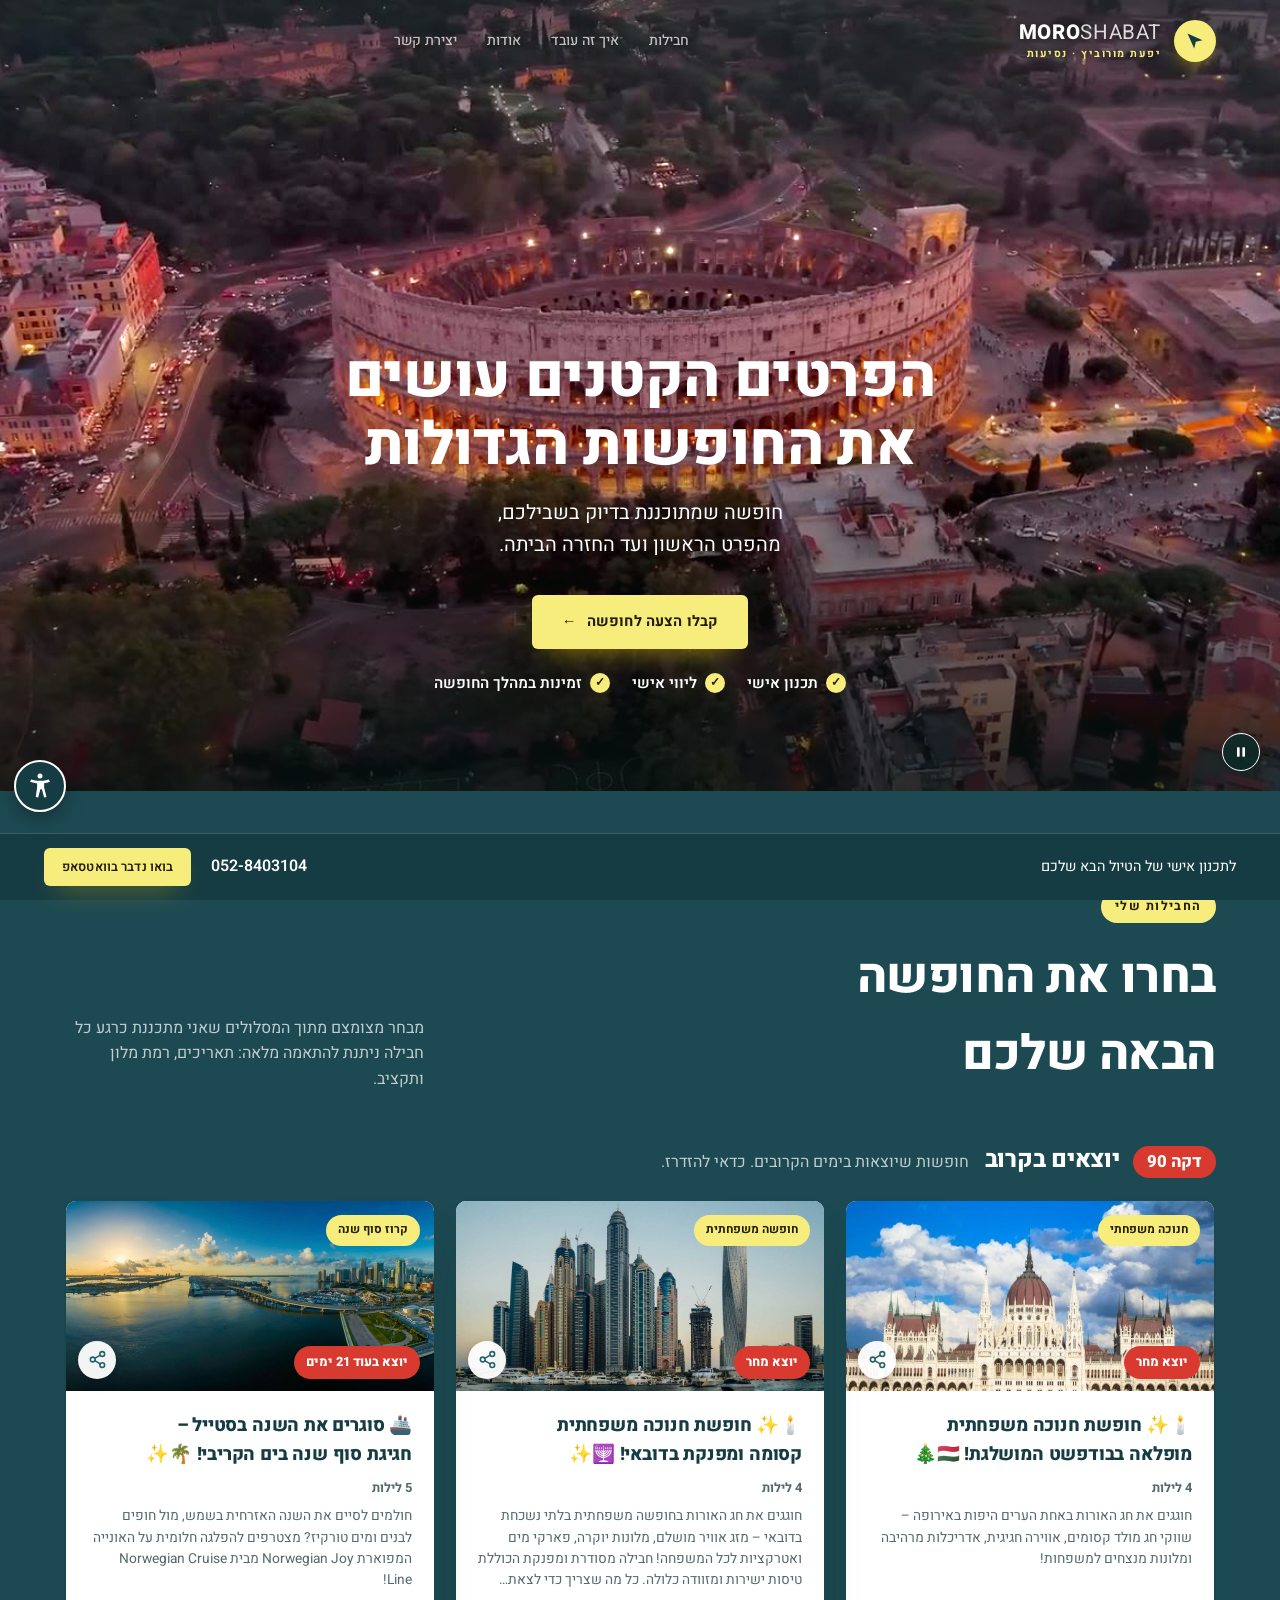
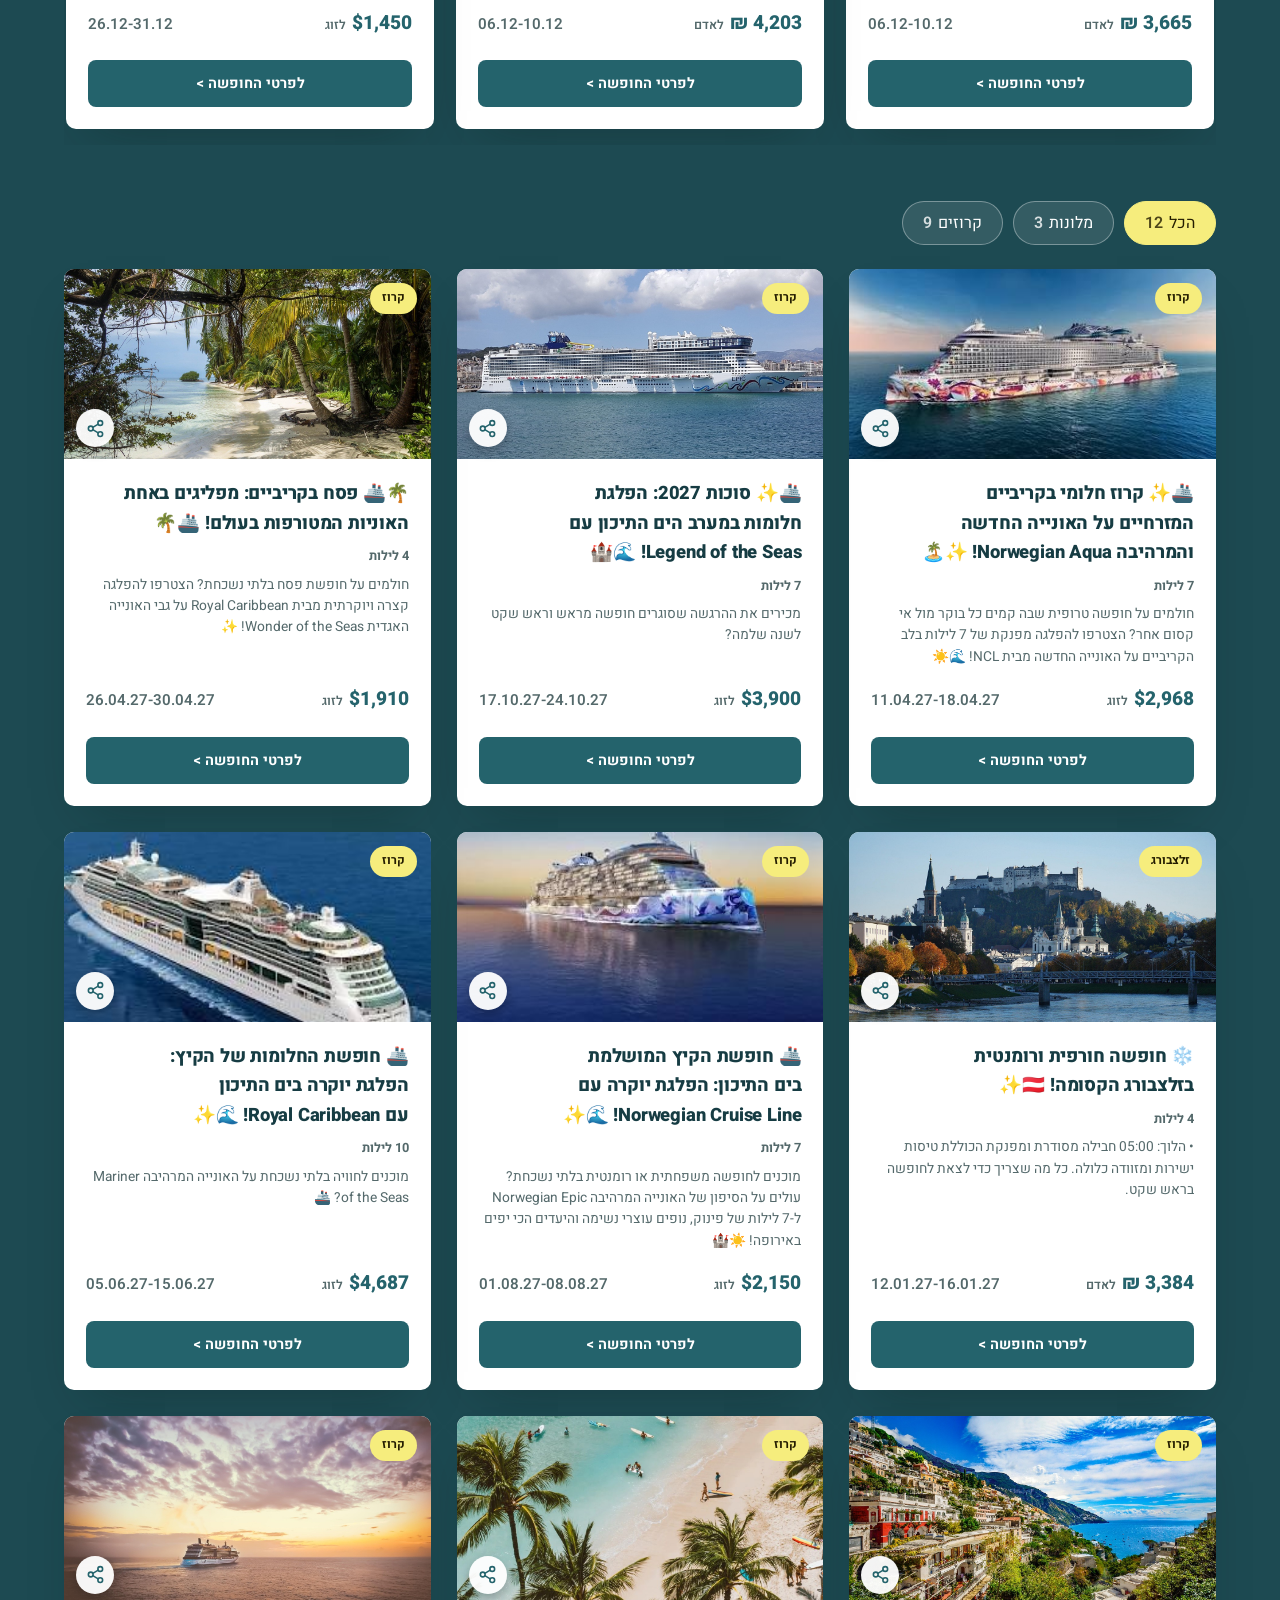
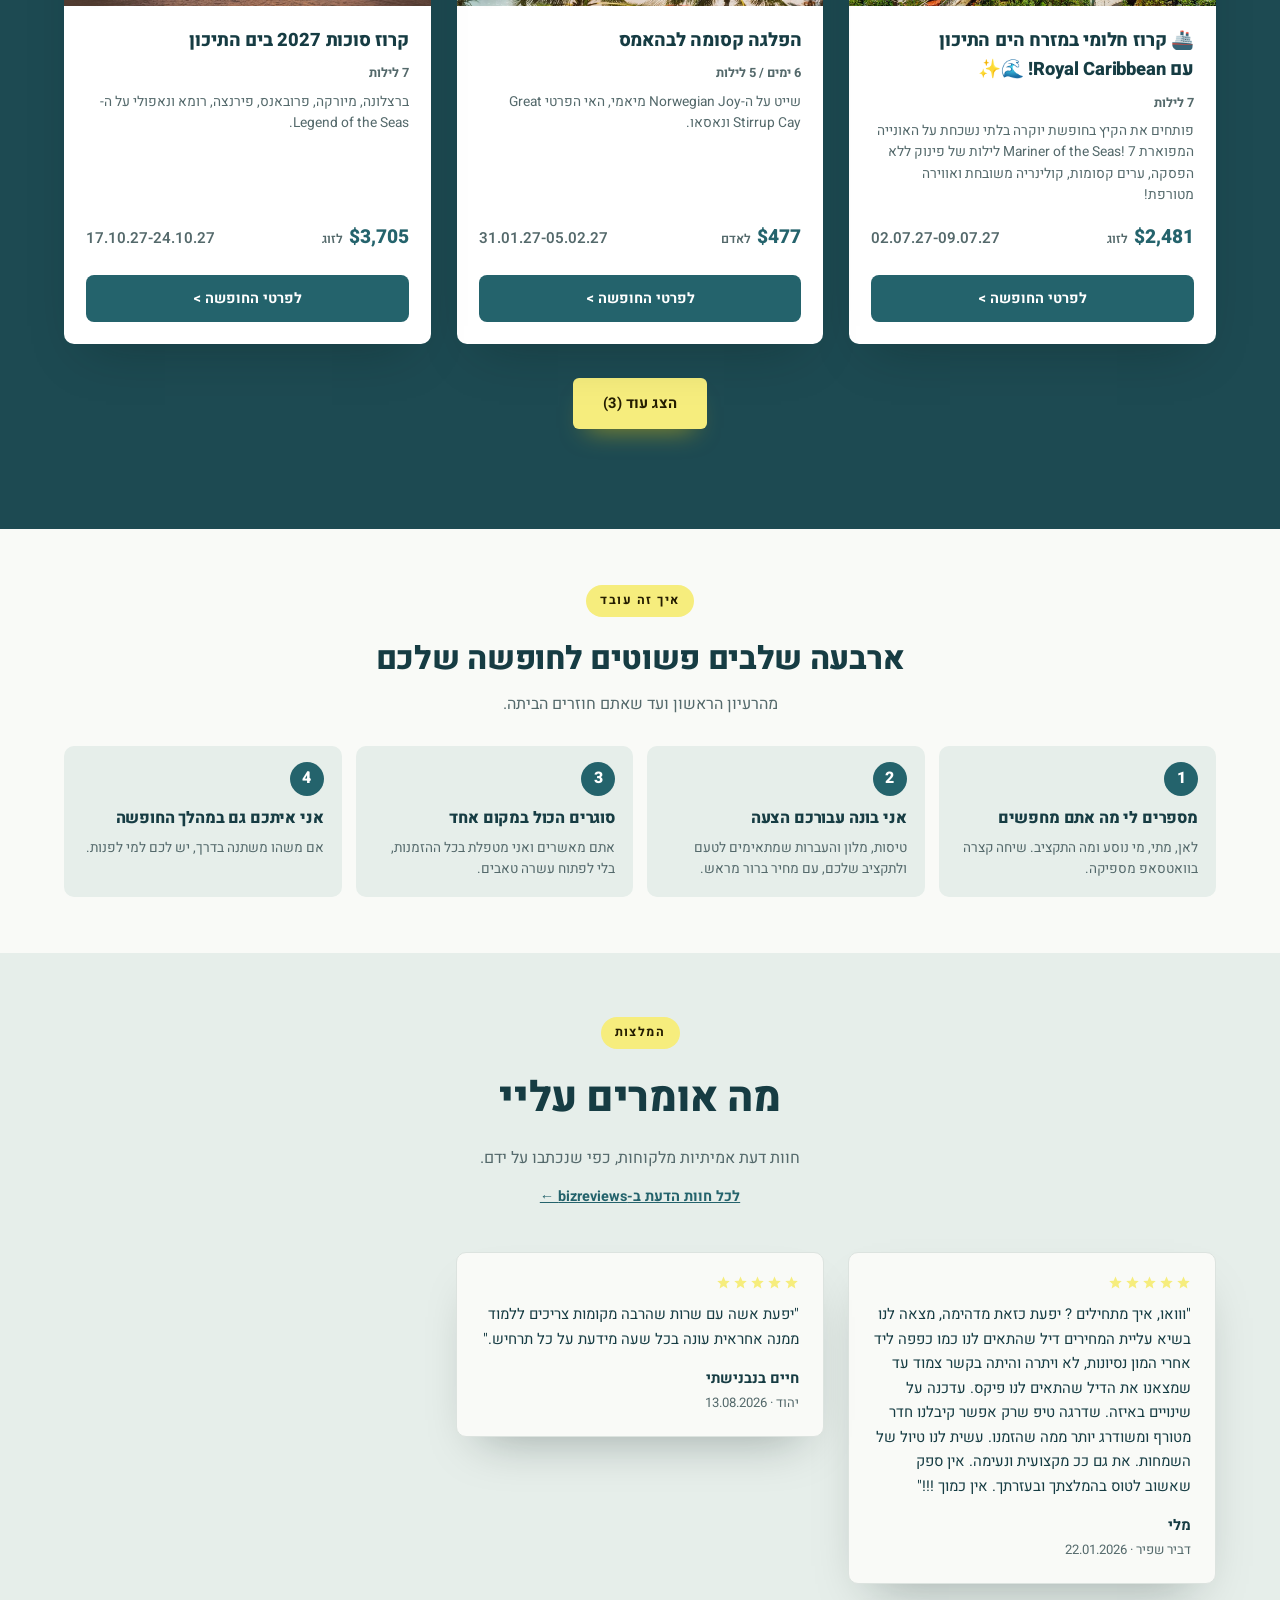
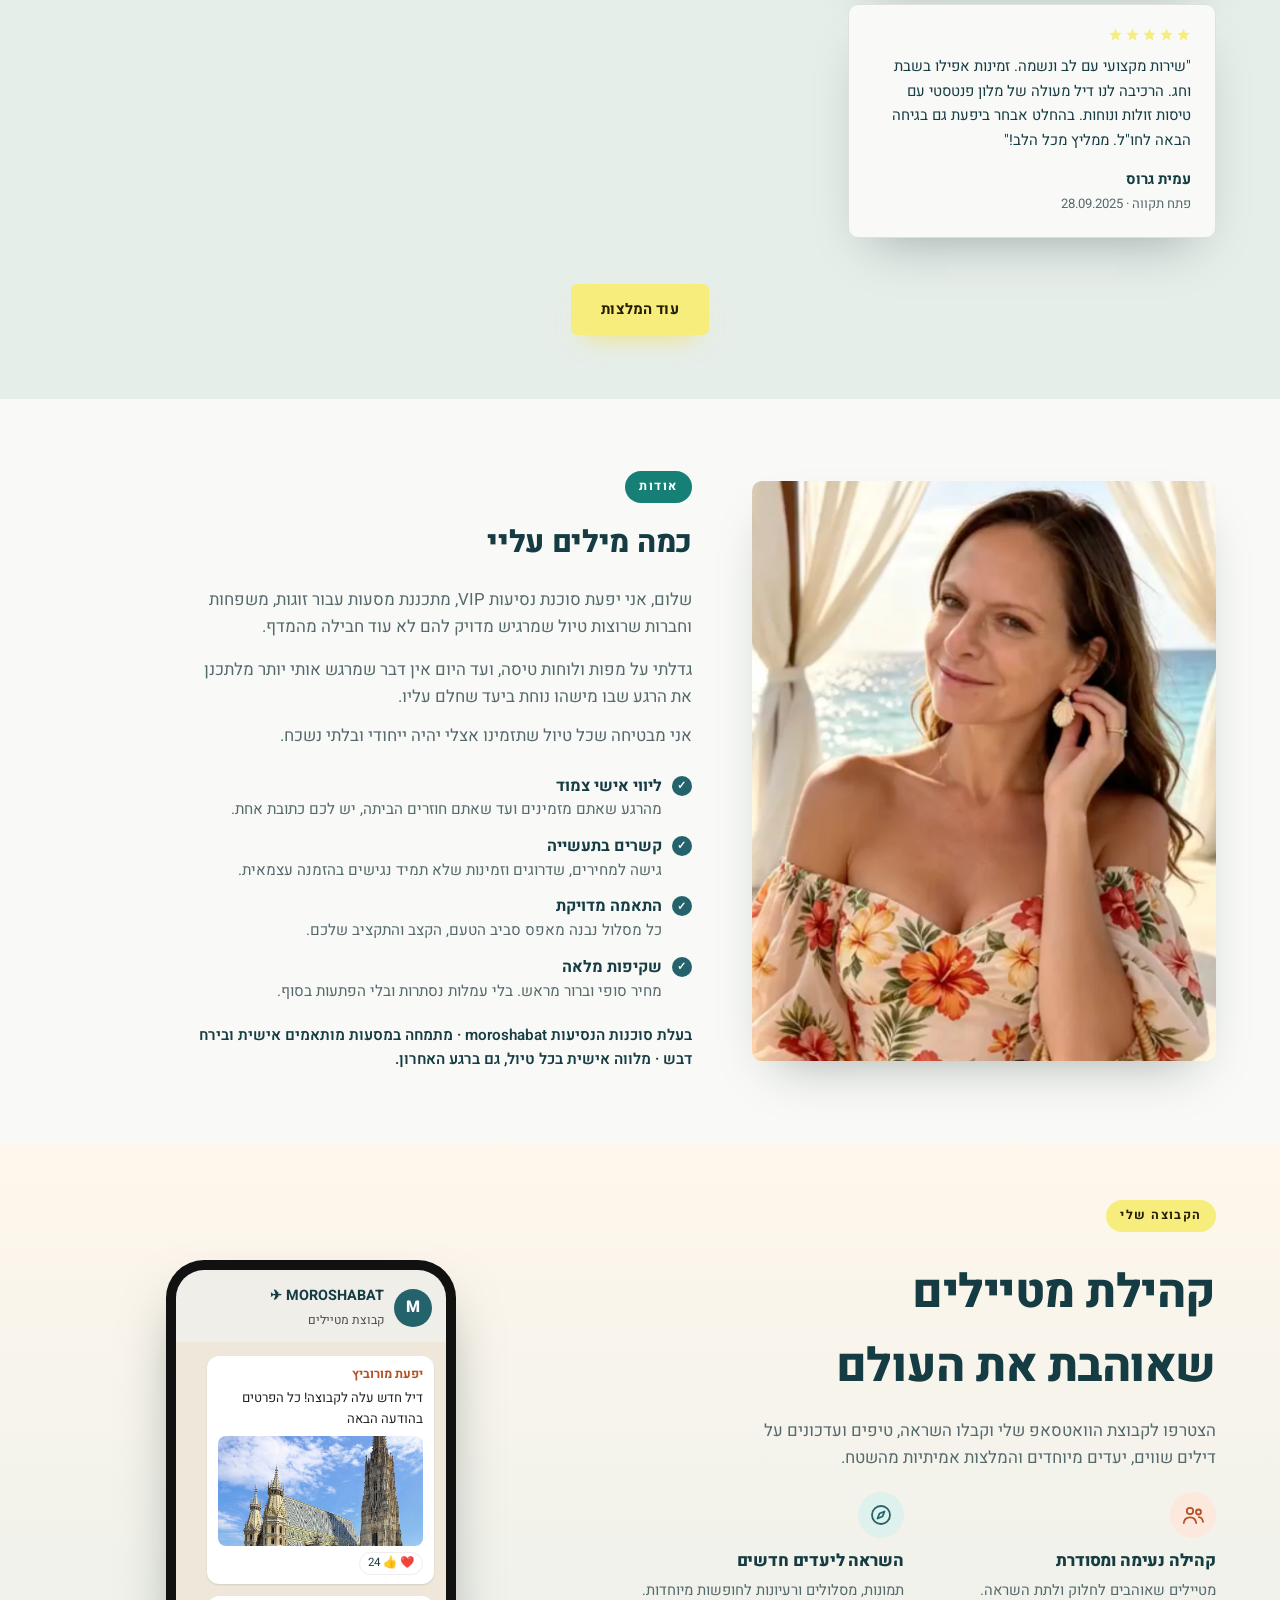
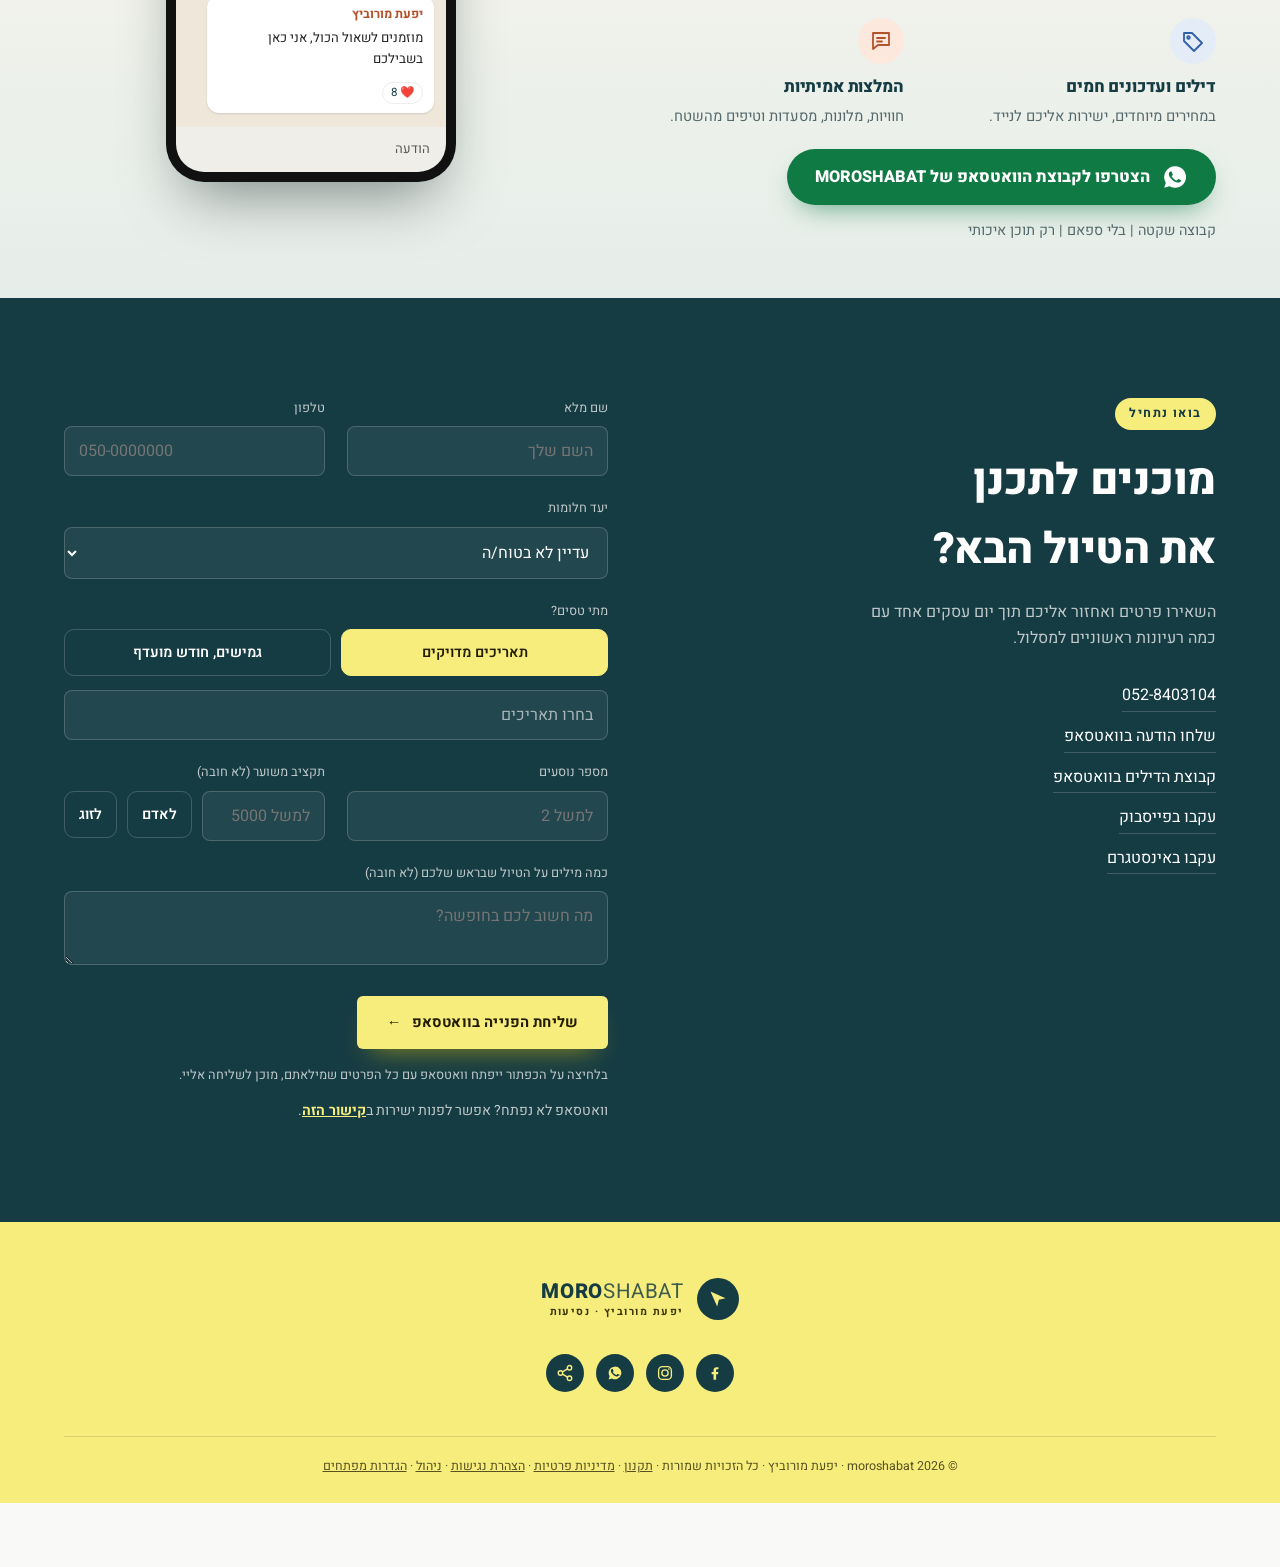
==== commit d4583764: "תיקון: הסרת "מזוודה כלולה" מתקצירי בודפשט ווינה (בפרטים כתוב רק תיק גב), מניעת יצירת הטענה בהוספה מט" ====
--- a/index.html
+++ b/index.html
@@ -246,12 +246,8 @@
   .pkg-body{ display:flex; flex-direction:column; gap:8px; padding:20px 22px 22px; flex:1; }
   .pkg-body h3{ color:var(--text); font-size:1.15rem; font-weight:800; }
   .pkg-meta{ color:var(--muted); font-size:.8rem; font-weight:700; }
-  .pkg-body h3{ display:-webkit-box; -webkit-line-clamp:2; -webkit-box-orient:vertical; overflow:hidden; line-height:1.3; }
-  .pkg-incl{ display:flex; flex-wrap:wrap; gap:5px; margin:2px 0 0; padding:0; list-style:none; }
-  .pkg-incl li{ background:var(--mint); color:var(--teal-dark); font-size:.72rem; font-weight:700; padding:4px 8px; border-radius:99px; white-space:nowrap; }
-  .pkg-incl li::before{ content:'✓'; margin-inline-end:5px; font-weight:800; }
-  .pkg-from{ color:var(--muted); font-size:.76rem; font-weight:600; }
-  .pkg-desc{ color:var(--muted); font-size:.86rem; line-height:1.55; display:-webkit-box; -webkit-line-clamp:2; -webkit-box-orient:vertical; overflow:hidden; }
+  .pkg-desc{ color:var(--muted); font-size:.86rem; line-height:1.55; }
+  @media (max-width:620px){ .pkg-desc{ display:-webkit-box; -webkit-line-clamp:3; -webkit-box-orient:vertical; overflow:hidden; } }
   .pkg-price-row{ display:flex; align-items:baseline; justify-content:space-between; gap:10px; margin-top:auto; padding-top:8px; }
   .pkg-price-wrap{ display:flex; align-items:baseline; gap:6px; }
   .pkg-price{ color:var(--teal-dark); font-size:1.2rem; font-weight:800; }
@@ -696,15 +692,6 @@
     name = String(name).slice(0, 50);
     if (window.umami && typeof window.umami.track === 'function') window.umami.track(name);
     else if (started) queue.push(name);
-  };
-  var EMOJI_RE = /[\u{1F000}-\u{1FAFF}\u{2300}-\u{23FF}\u{2600}-\u{27BF}\u{2B00}-\u{2BFF}\u{FE0F}\u{200D}\u{20E3}]/gu;
-  window.moroStripEmoji = function(str){
-    return String(str == null ? '' : str).replace(EMOJI_RE, '').replace(/[ \t]{2,}/g, ' ').replace(/[ \t]+\n/g, '\n').trim();
-  };
-  window.moroCleanTitle = function(t){
-    t = window.moroStripEmoji(t);
-    t = t.replace(/ה-(?=[A-Za-z])/g, 'ה\u2011').replace(/^\s*דקה\s*90\s*[!:.\-–]*\s*/, '').replace(/^[\s!.:\-–]+/, '').replace(/[\s!]*!+\s*$/, '!').trim();
-    return t;
   };
   window.moroInitAnalytics = function(id){
     if (started || !id || isAdminDevice()) return;
@@ -1222,7 +1209,7 @@
   var current = null, lastFocus = null;
   function dealUrl(id){ return location.origin + location.pathname + '?deal=' + encodeURIComponent(id); }
   function dealText(d){
-    var bits = [window.moroCleanTitle(d.title) || d.title];
+    var bits = [d.title];
     if (d.dates) bits.push(d.dates);
     if (d.price) bits.push('החל מ-' + d.price + (d.priceNote ? ' ' + d.priceNote : ''));
     return bits.join(' | ');
@@ -1889,43 +1876,21 @@
     var pkgLoading = document.getElementById('pkgLoading');
 
     var SHARE_ICON = '<svg viewBox="0 0 24 24" fill="none" stroke="currentColor" stroke-width="2" stroke-linecap="round" stroke-linejoin="round" aria-hidden="true"><circle cx="18" cy="5" r="3"/><circle cx="6" cy="12" r="3"/><circle cx="18" cy="19" r="3"/><path d="M8.6 13.5l6.8 4M15.4 6.5l-6.8 4"/></svg>';
-    var BOILER_RE = /חבילה מסודרת ומפנקת הכוללת[^.]*\.\s*כל מה שצריך כדי לצאת לחופשה בראש שקט\.?/;
-    function cardBlurb(d){
-      var t = window.moroStripEmoji(d.cardDesc || '');
-      var cut = t.replace(BOILER_RE, '').replace(/\s{2,}/g, ' ').trim();
-      if (cut.length >= 25) return cut;
-      return cardIncludes(d).length ? '' : t;
-    }
-    function cardIncludes(d){
-      if (dealKind(d) === 'cruise') return ['הפלגה'];
-      var t = window.moroStripEmoji([d.title, d.desc].join('\n'))
-        .split('\n').filter(function(l){ return !/להוסיף|להשלמת|להשלים|בנפרד|רוצים לשדרג|ניתן להתאים/.test(l); }).join('\n');
-      var out = [];
-      if (/טיסות?\s+ישירות|טיסה\s+ישירה/.test(t)) out.push('טיסות ישירות'); else if (/טיסות|פרטי הטיסות|זמני טיסות|שעות טיסה/.test(t)) out.push('טיסות');
-      if (/מלון|לינה/.test(t)) out.push('מלון');
-      if (/ארוחת\s+בוקר|ארוחות\s+בוקר|א\.\s?בוקר/.test(t)) out.push('ארוחת בוקר');
-      if (/מזוודה/.test(t)) out.push('מזוודה'); else if (/תיק\s*גב/.test(t)) out.push('תיק גב');
-      return out.slice(0, 4);
-    }
     function renderPkgCard(d, opts){
       opts = opts || {};
       var article = document.createElement('article');
       article.className = 'pkg-card';
-      var shownTitle = window.moroCleanTitle(d.title) || d.title;
-      var incl = cardIncludes(d);
       article.innerHTML =
         '<div class="pkg-media">' +
-          '<img src="' + escapeHtml(d.image) + '" alt="' + escapeHtml(d.imageAlt || shownTitle) + '" loading="lazy">' +
-          '<span class="pkg-tag">' + escapeHtml(window.moroStripEmoji(d.tag)) + '</span>' +
+          '<img src="' + escapeHtml(d.image) + '" alt="' + escapeHtml(d.imageAlt || d.title) + '">' +
+          '<span class="pkg-tag">' + escapeHtml(d.tag) + '</span>' +
         '</div>' +
         '<div class="pkg-body">' +
-          '<h3>' + escapeHtml(shownTitle) + '</h3>' +
+          '<h3>' + escapeHtml(d.title) + '</h3>' +
           '<p class="pkg-meta">' + escapeHtml(d.meta) + '</p>' +
-          (incl.length ? '<ul class="pkg-incl" aria-label="מה כלול">' + incl.map(function(x){ return '<li>' + escapeHtml(x) + '</li>'; }).join('') + '</ul>' : '') +
-          (cardBlurb(d) ? '<p class="pkg-desc">' + escapeHtmlNl(cardBlurb(d)) + '</p>' : '') +
+          '<p class="pkg-desc">' + escapeHtmlNl(d.cardDesc) + '</p>' +
           '<div class="pkg-price-row">' +
             '<span class="pkg-price-wrap">' +
-              '<span class="pkg-from">החל מ-</span>' +
               '<span class="pkg-price">' + escapeHtml(d.price) + '</span>' +
               '<span class="pkg-price-note">' + escapeHtml(d.priceNote) + '</span>' +
             '</span>' +
@@ -1940,7 +1905,7 @@
       }
       var shareBtn = document.createElement('button');
       shareBtn.type = 'button'; shareBtn.className = 'pkg-share-btn';
-      shareBtn.setAttribute('data-share-deal', d.id); shareBtn.setAttribute('aria-label', 'שיתוף החבילה: ' + shownTitle);
+      shareBtn.setAttribute('data-share-deal', d.id); shareBtn.setAttribute('aria-label', 'שיתוף החבילה: ' + d.title);
       shareBtn.innerHTML = SHARE_ICON;
       article.querySelector('.pkg-media').appendChild(shareBtn);
       if (editModeActive) {
@@ -2065,7 +2030,7 @@
 
       var body = '';
       body += '<span class="deal-modal-tag">' + escapeHtml(d.tag) + '</span>';
-      body += '<h3>' + escapeHtml(window.moroCleanTitle(d.title) || d.title) + '</h3>';
+      body += '<h3>' + escapeHtml(d.title) + '</h3>';
       body += '<p class="deal-modal-dates"><bdi dir="ltr">' + escapeHtml(d.dates) + '</bdi></p>';
       body += '<p class="deal-modal-desc">' + escapeHtmlNl(d.desc) + '</p>';
 
@@ -2092,7 +2057,7 @@
       body += '<button type="button" class="deal-share-btn" data-share-deal="' + escapeHtml(d.id) + '">' + SHARE_ICON + 'שיתוף</button>';
 
       dealModalImg.src = d.image;
-      dealModalImg.alt = window.moroCleanTitle(d.title) || d.title;
+      dealModalImg.alt = d.title;
       dealModalBody.innerHTML = body;
     }
 
@@ -2958,6 +2923,12 @@
       var a = fromIso.split('-'), b = toIso.split('-');
       return Math.round((Date.UTC(+b[0], +b[1] - 1, +b[2]) - Date.UTC(+a[0], +a[1] - 1, +a[2])) / 86400000);
     }
+    function baggageClaimProblem(card, detail){
+      if (/מזוודה/.test(card || '') && !/מזוודה/.test(detail || '')) {
+        return 'בתקציר הכרטיס כתוב "מזוודה", אבל בתיאור המלא לא כתוב שיש מזוודה. אם הדיל כולל רק תיק גב, יש למחוק את המילה "מזוודה" מהתקציר.';
+      }
+      return '';
+    }
     function nightsLabel(n){ return n === 0 ? 'יום אחד' : n === 1 ? 'לילה אחד' : n + ' לילות'; }
     function parsePrice(price){
       var num = (/[\d.,]+/.exec(price || '') || [''])[0].replace(/,/g, '');
@@ -3375,6 +3346,8 @@
       if (!cardDesc) missing.push('תיאור קצר');
       if (!hasImage) missing.push('תמונה');
       if (missing.length) { ieShowStatus('ieDealStatus', 'error', 'חסרים שדות חובה: ' + missing.join(', ')); return; }
+      var bagProblem = baggageClaimProblem(cardDesc, ieEl('ie_desc').value);
+      if (bagProblem) { ieShowStatus('ieDealStatus', 'error', bagProblem); return; }
 
       var d = existing || { id: genDealId() };
       d.title = title; d.tag = tag; d.meta = nightsLabel(nightsBetween(dateFrom, dateTo));
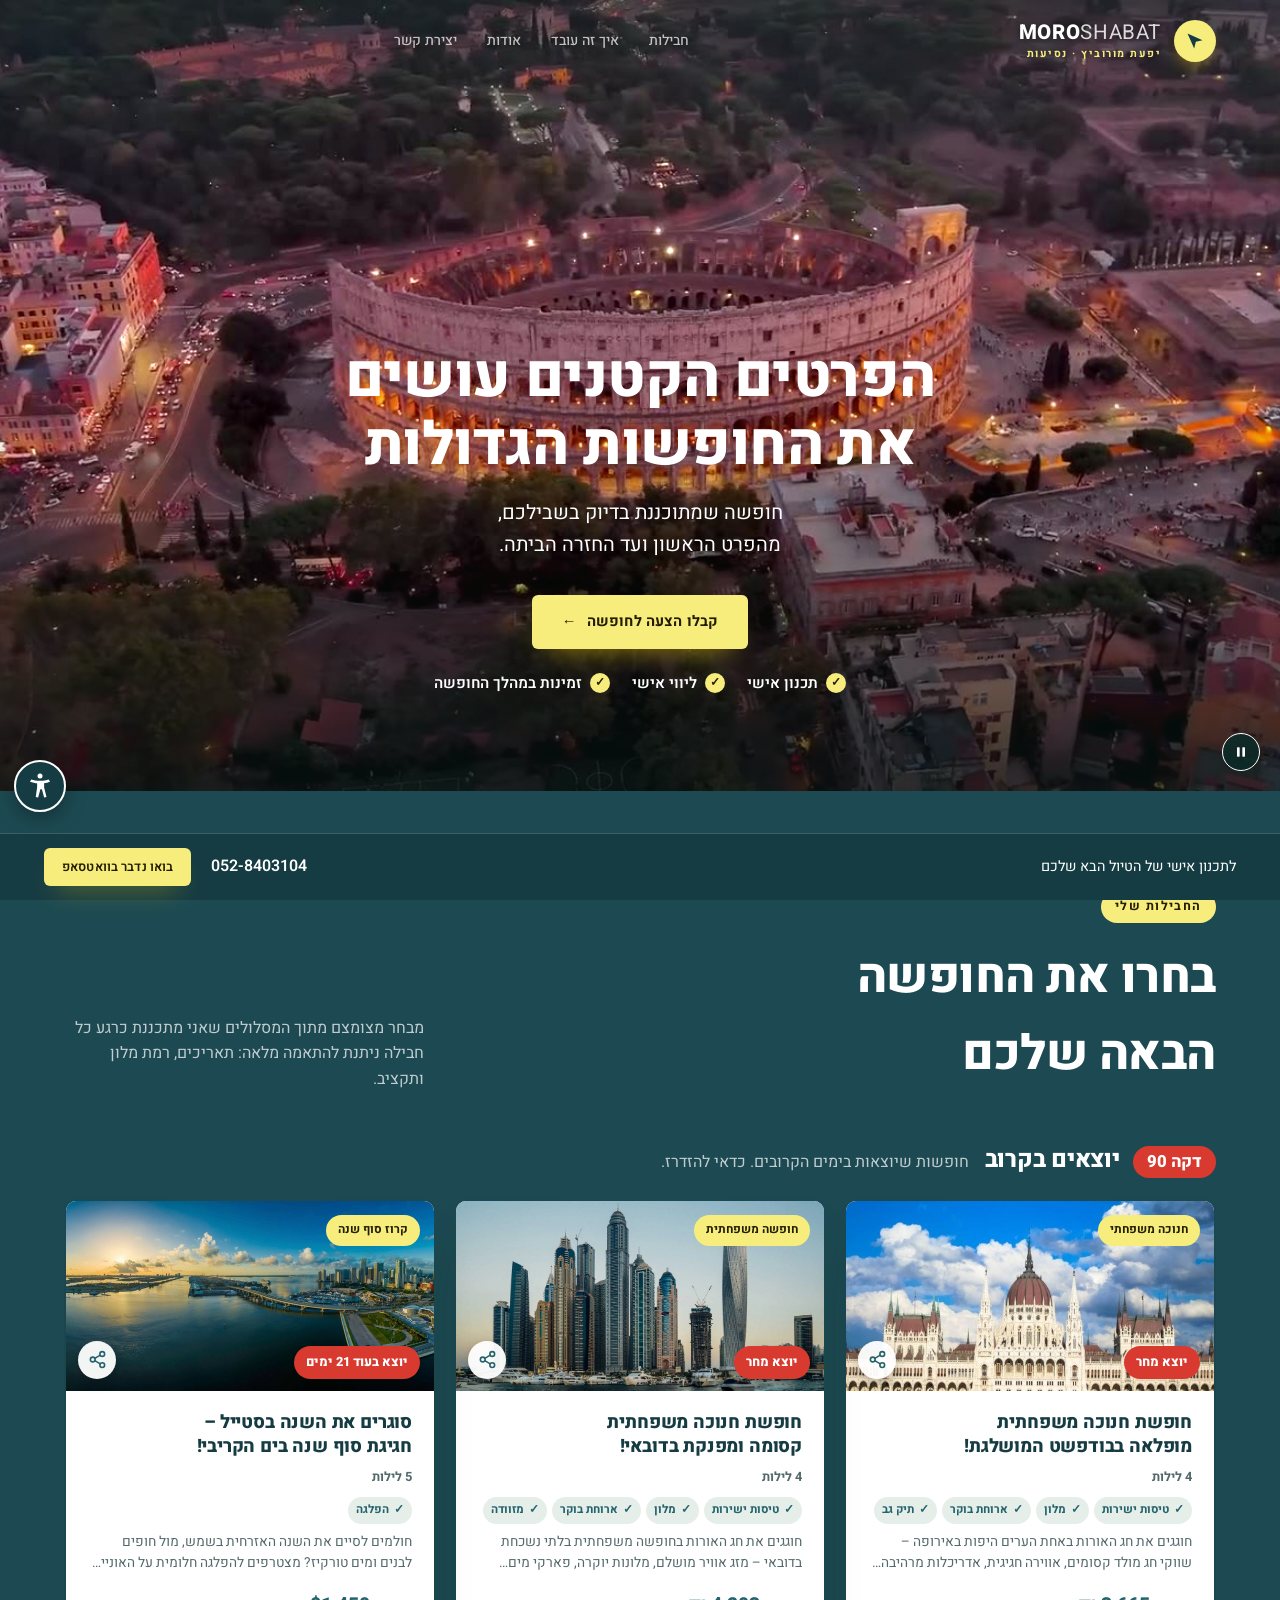
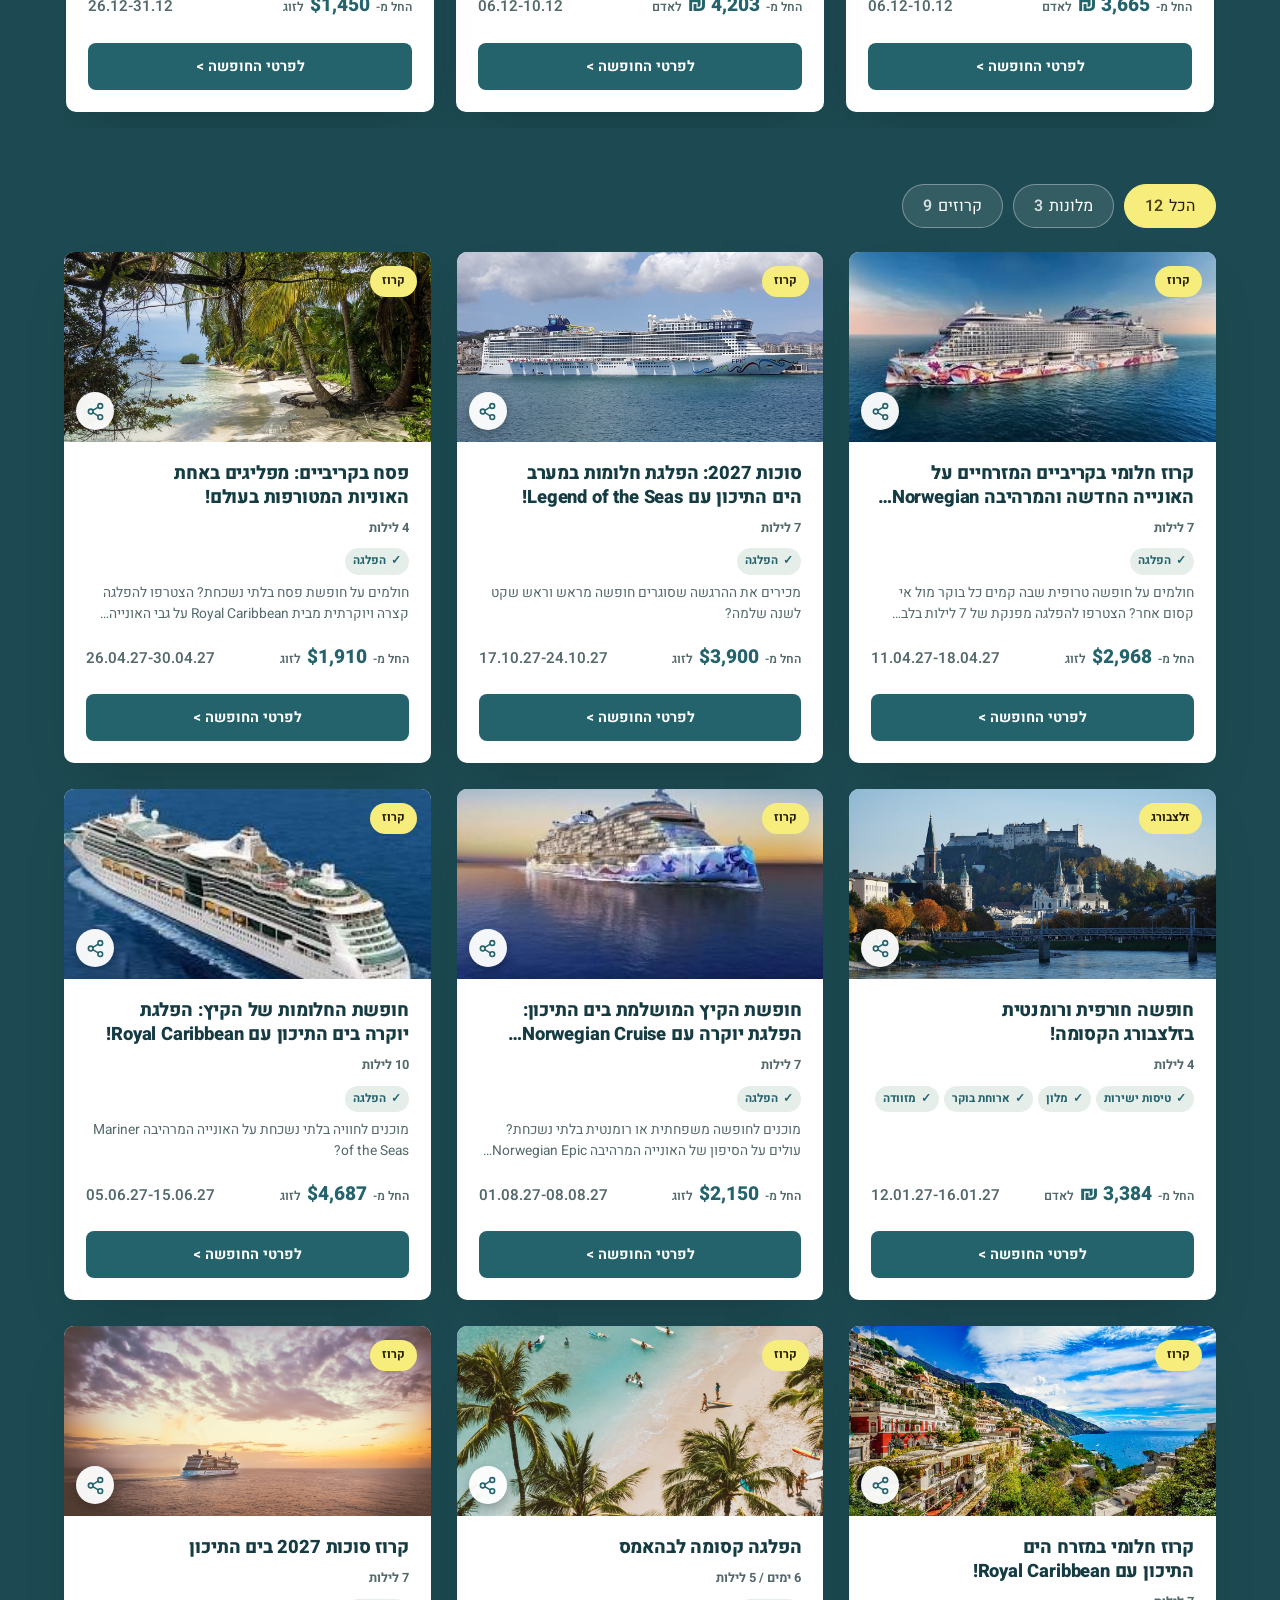
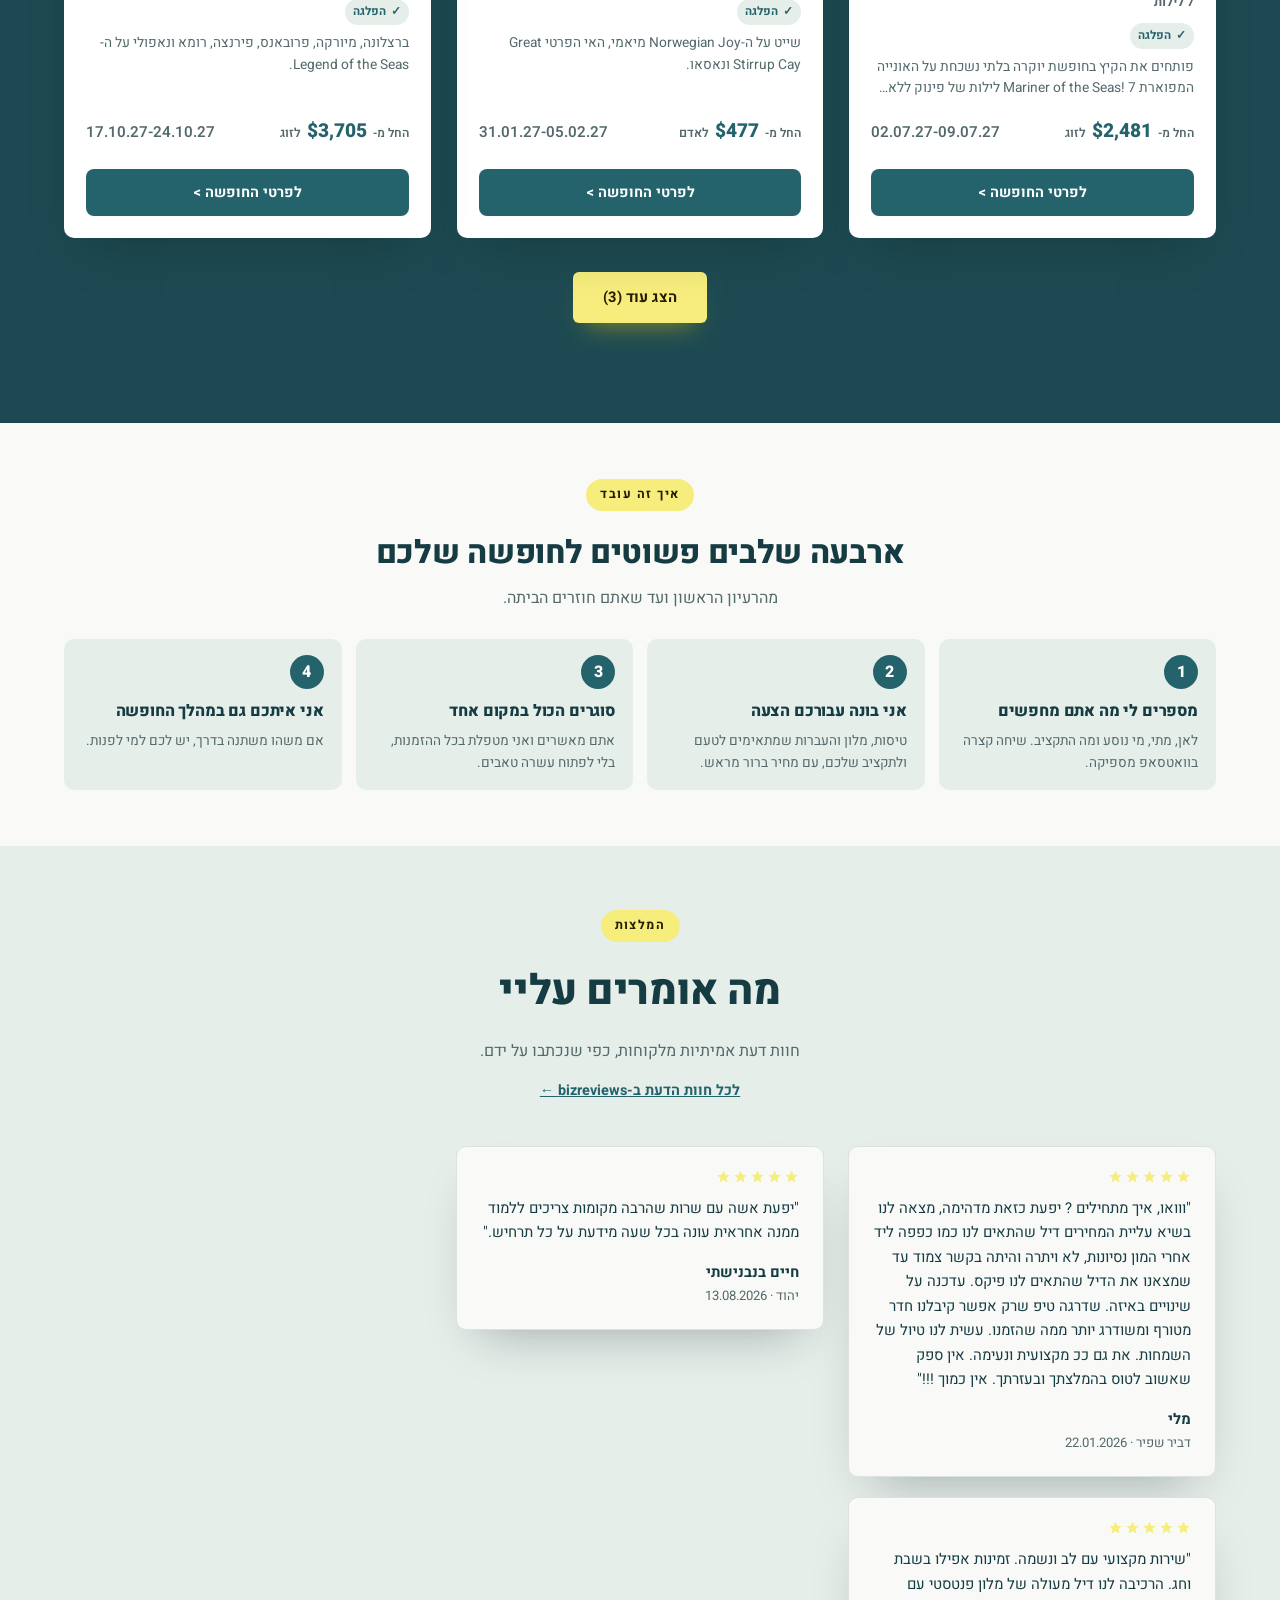
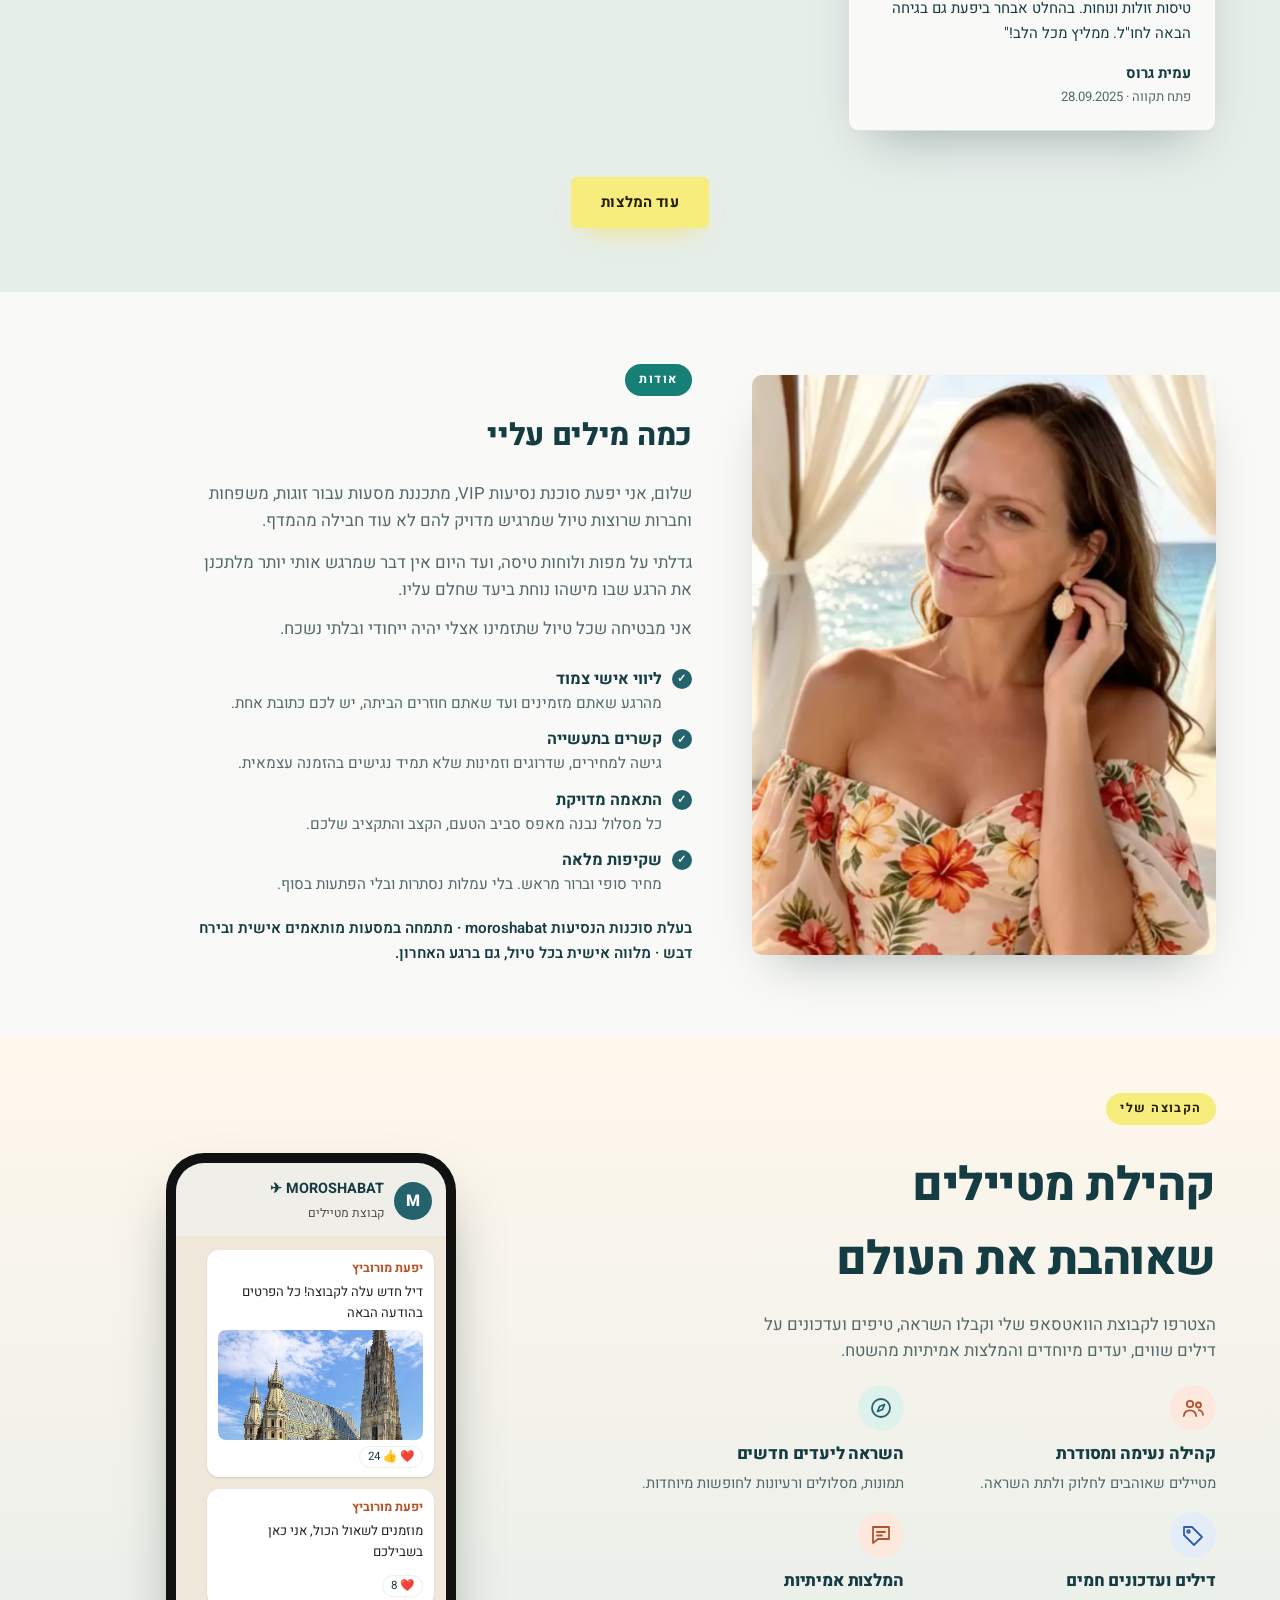
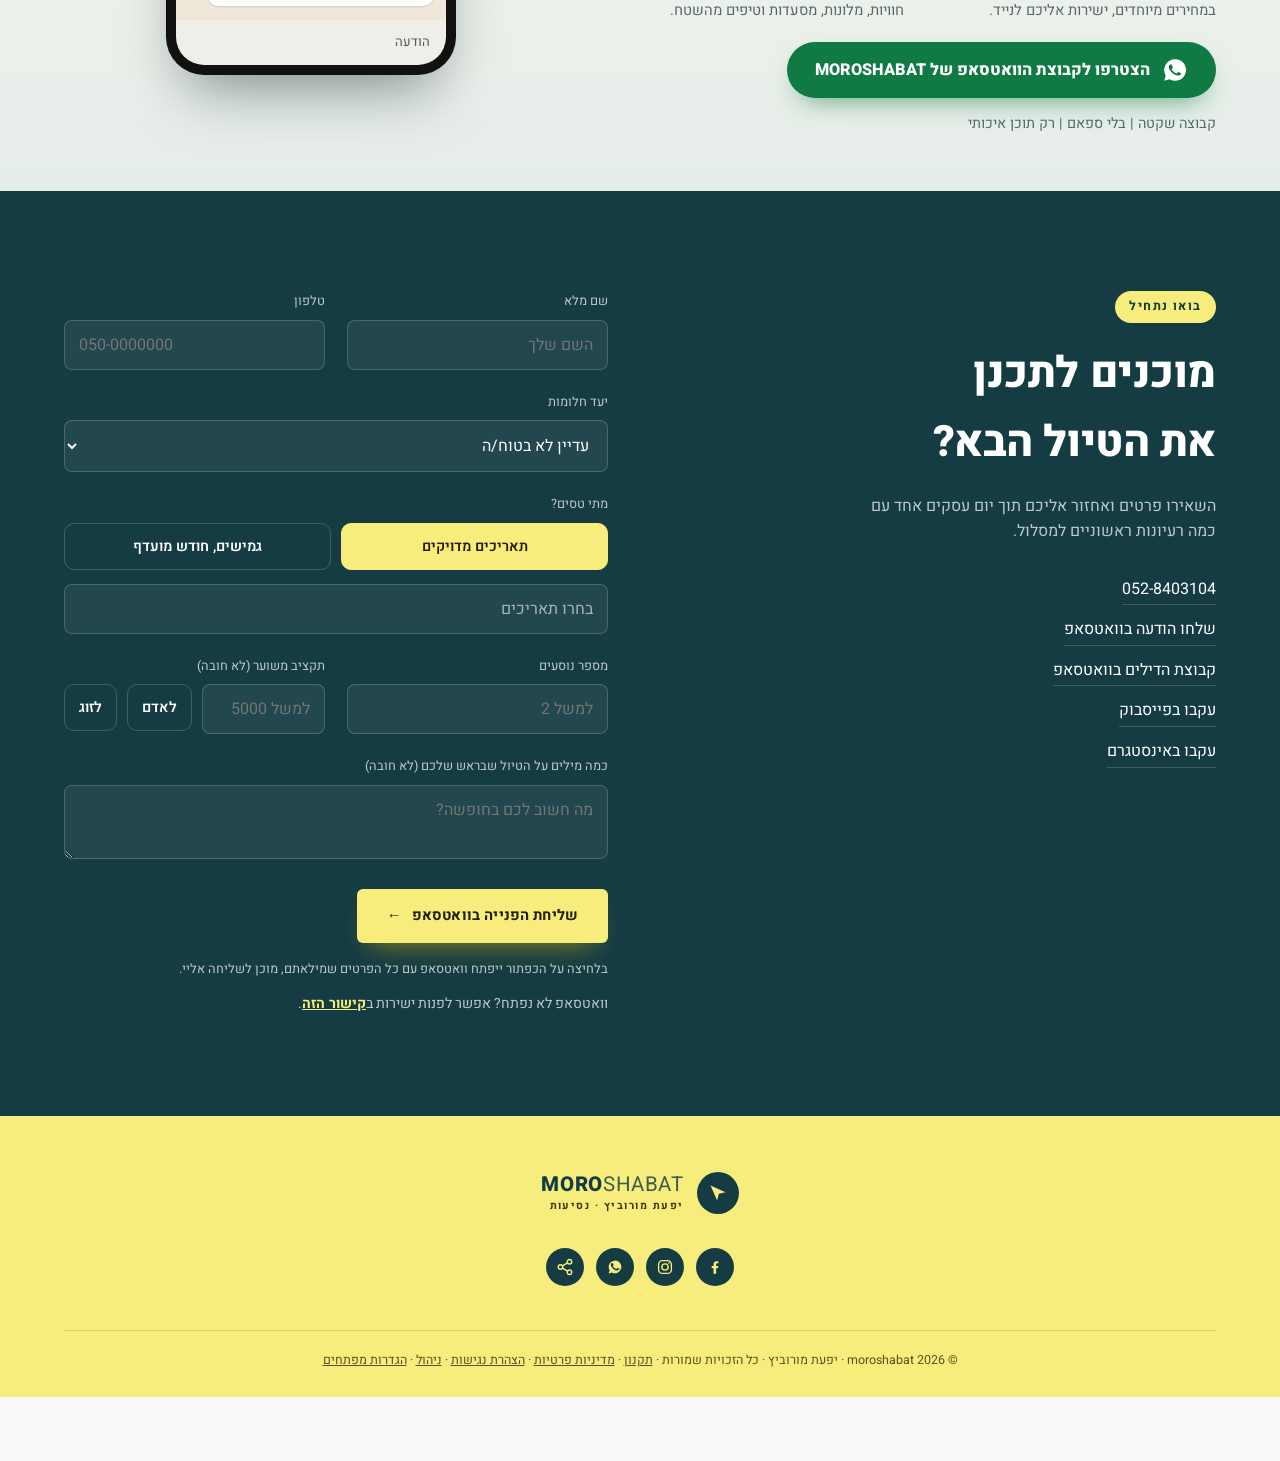
==== commit 152b667f: "מיזוג תיקון המזוודה מהענף הראשי" ====
--- a/index.html
+++ b/index.html
@@ -246,8 +246,12 @@
   .pkg-body{ display:flex; flex-direction:column; gap:8px; padding:20px 22px 22px; flex:1; }
   .pkg-body h3{ color:var(--text); font-size:1.15rem; font-weight:800; }
   .pkg-meta{ color:var(--muted); font-size:.8rem; font-weight:700; }
-  .pkg-desc{ color:var(--muted); font-size:.86rem; line-height:1.55; }
-  @media (max-width:620px){ .pkg-desc{ display:-webkit-box; -webkit-line-clamp:3; -webkit-box-orient:vertical; overflow:hidden; } }
+  .pkg-body h3{ display:-webkit-box; -webkit-line-clamp:2; -webkit-box-orient:vertical; overflow:hidden; line-height:1.3; }
+  .pkg-incl{ display:flex; flex-wrap:wrap; gap:5px; margin:2px 0 0; padding:0; list-style:none; }
+  .pkg-incl li{ background:var(--mint); color:var(--teal-dark); font-size:.72rem; font-weight:700; padding:4px 8px; border-radius:99px; white-space:nowrap; }
+  .pkg-incl li::before{ content:'✓'; margin-inline-end:5px; font-weight:800; }
+  .pkg-from{ color:var(--muted); font-size:.76rem; font-weight:600; }
+  .pkg-desc{ color:var(--muted); font-size:.86rem; line-height:1.55; display:-webkit-box; -webkit-line-clamp:2; -webkit-box-orient:vertical; overflow:hidden; }
   .pkg-price-row{ display:flex; align-items:baseline; justify-content:space-between; gap:10px; margin-top:auto; padding-top:8px; }
   .pkg-price-wrap{ display:flex; align-items:baseline; gap:6px; }
   .pkg-price{ color:var(--teal-dark); font-size:1.2rem; font-weight:800; }
@@ -692,6 +696,15 @@
     name = String(name).slice(0, 50);
     if (window.umami && typeof window.umami.track === 'function') window.umami.track(name);
     else if (started) queue.push(name);
+  };
+  var EMOJI_RE = /[\u{1F000}-\u{1FAFF}\u{2300}-\u{23FF}\u{2600}-\u{27BF}\u{2B00}-\u{2BFF}\u{FE0F}\u{200D}\u{20E3}]/gu;
+  window.moroStripEmoji = function(str){
+    return String(str == null ? '' : str).replace(EMOJI_RE, '').replace(/[ \t]{2,}/g, ' ').replace(/[ \t]+\n/g, '\n').trim();
+  };
+  window.moroCleanTitle = function(t){
+    t = window.moroStripEmoji(t);
+    t = t.replace(/ה-(?=[A-Za-z])/g, 'ה\u2011').replace(/^\s*דקה\s*90\s*[!:.\-–]*\s*/, '').replace(/^[\s!.:\-–]+/, '').replace(/[\s!]*!+\s*$/, '!').trim();
+    return t;
   };
   window.moroInitAnalytics = function(id){
     if (started || !id || isAdminDevice()) return;
@@ -1209,7 +1222,7 @@
   var current = null, lastFocus = null;
   function dealUrl(id){ return location.origin + location.pathname + '?deal=' + encodeURIComponent(id); }
   function dealText(d){
-    var bits = [d.title];
+    var bits = [window.moroCleanTitle(d.title) || d.title];
     if (d.dates) bits.push(d.dates);
     if (d.price) bits.push('החל מ-' + d.price + (d.priceNote ? ' ' + d.priceNote : ''));
     return bits.join(' | ');
@@ -1876,21 +1889,43 @@
     var pkgLoading = document.getElementById('pkgLoading');
 
     var SHARE_ICON = '<svg viewBox="0 0 24 24" fill="none" stroke="currentColor" stroke-width="2" stroke-linecap="round" stroke-linejoin="round" aria-hidden="true"><circle cx="18" cy="5" r="3"/><circle cx="6" cy="12" r="3"/><circle cx="18" cy="19" r="3"/><path d="M8.6 13.5l6.8 4M15.4 6.5l-6.8 4"/></svg>';
+    var BOILER_RE = /חבילה מסודרת ומפנקת הכוללת[^.]*\.\s*כל מה שצריך כדי לצאת לחופשה בראש שקט\.?/;
+    function cardBlurb(d){
+      var t = window.moroStripEmoji(d.cardDesc || '');
+      var cut = t.replace(BOILER_RE, '').replace(/\s{2,}/g, ' ').trim();
+      if (cut.length >= 25) return cut;
+      return cardIncludes(d).length ? '' : t;
+    }
+    function cardIncludes(d){
+      if (dealKind(d) === 'cruise') return ['הפלגה'];
+      var t = window.moroStripEmoji([d.title, d.desc].join('\n'))
+        .split('\n').filter(function(l){ return !/להוסיף|להשלמת|להשלים|בנפרד|רוצים לשדרג|ניתן להתאים/.test(l); }).join('\n');
+      var out = [];
+      if (/טיסות?\s+ישירות|טיסה\s+ישירה/.test(t)) out.push('טיסות ישירות'); else if (/טיסות|פרטי הטיסות|זמני טיסות|שעות טיסה/.test(t)) out.push('טיסות');
+      if (/מלון|לינה/.test(t)) out.push('מלון');
+      if (/ארוחת\s+בוקר|ארוחות\s+בוקר|א\.\s?בוקר/.test(t)) out.push('ארוחת בוקר');
+      if (/מזוודה/.test(t)) out.push('מזוודה'); else if (/תיק\s*גב/.test(t)) out.push('תיק גב');
+      return out.slice(0, 4);
+    }
     function renderPkgCard(d, opts){
       opts = opts || {};
       var article = document.createElement('article');
       article.className = 'pkg-card';
+      var shownTitle = window.moroCleanTitle(d.title) || d.title;
+      var incl = cardIncludes(d);
       article.innerHTML =
         '<div class="pkg-media">' +
-          '<img src="' + escapeHtml(d.image) + '" alt="' + escapeHtml(d.imageAlt || d.title) + '">' +
-          '<span class="pkg-tag">' + escapeHtml(d.tag) + '</span>' +
+          '<img src="' + escapeHtml(d.image) + '" alt="' + escapeHtml(d.imageAlt || shownTitle) + '" loading="lazy">' +
+          '<span class="pkg-tag">' + escapeHtml(window.moroStripEmoji(d.tag)) + '</span>' +
         '</div>' +
         '<div class="pkg-body">' +
-          '<h3>' + escapeHtml(d.title) + '</h3>' +
+          '<h3>' + escapeHtml(shownTitle) + '</h3>' +
           '<p class="pkg-meta">' + escapeHtml(d.meta) + '</p>' +
-          '<p class="pkg-desc">' + escapeHtmlNl(d.cardDesc) + '</p>' +
+          (incl.length ? '<ul class="pkg-incl" aria-label="מה כלול">' + incl.map(function(x){ return '<li>' + escapeHtml(x) + '</li>'; }).join('') + '</ul>' : '') +
+          (cardBlurb(d) ? '<p class="pkg-desc">' + escapeHtmlNl(cardBlurb(d)) + '</p>' : '') +
           '<div class="pkg-price-row">' +
             '<span class="pkg-price-wrap">' +
+              '<span class="pkg-from">החל מ-</span>' +
               '<span class="pkg-price">' + escapeHtml(d.price) + '</span>' +
               '<span class="pkg-price-note">' + escapeHtml(d.priceNote) + '</span>' +
             '</span>' +
@@ -1905,7 +1940,7 @@
       }
       var shareBtn = document.createElement('button');
       shareBtn.type = 'button'; shareBtn.className = 'pkg-share-btn';
-      shareBtn.setAttribute('data-share-deal', d.id); shareBtn.setAttribute('aria-label', 'שיתוף החבילה: ' + d.title);
+      shareBtn.setAttribute('data-share-deal', d.id); shareBtn.setAttribute('aria-label', 'שיתוף החבילה: ' + shownTitle);
       shareBtn.innerHTML = SHARE_ICON;
       article.querySelector('.pkg-media').appendChild(shareBtn);
       if (editModeActive) {
@@ -2030,7 +2065,7 @@
 
       var body = '';
       body += '<span class="deal-modal-tag">' + escapeHtml(d.tag) + '</span>';
-      body += '<h3>' + escapeHtml(d.title) + '</h3>';
+      body += '<h3>' + escapeHtml(window.moroCleanTitle(d.title) || d.title) + '</h3>';
       body += '<p class="deal-modal-dates"><bdi dir="ltr">' + escapeHtml(d.dates) + '</bdi></p>';
       body += '<p class="deal-modal-desc">' + escapeHtmlNl(d.desc) + '</p>';
 
@@ -2057,7 +2092,7 @@
       body += '<button type="button" class="deal-share-btn" data-share-deal="' + escapeHtml(d.id) + '">' + SHARE_ICON + 'שיתוף</button>';
 
       dealModalImg.src = d.image;
-      dealModalImg.alt = d.title;
+      dealModalImg.alt = window.moroCleanTitle(d.title) || d.title;
       dealModalBody.innerHTML = body;
     }
 
@@ -2969,6 +3004,116 @@
       if (y == null) y = guessYear(m, d); else { y = +y; if (y < 100) y += 2000; }
       return { d: d, m: m, y: y };
     }
+    // ---------- Automatic short title (rules: destination first, up to 45 chars, no emoji, no , . : ! ?) ----------
+    var TITLE_MAX = 45;
+    var MONTH_NAMES_HE = ['ינואר','פברואר','מרץ','אפריל','מאי','יוני','יולי','אוגוסט','ספטמבר','אוקטובר','נובמבר','דצמבר'];
+    var COUNTRY_LEVEL = ['יוון','איטליה','ספרד','תאילנד','יפן','הודו','טורקיה','גאורגיה','ארמניה','פורטוגל','מרוקו','מצרים','ירדן','קרואטיה','מונטנגרו','אלבניה','פולין','רומניה','בולגריה','נורבגיה','איסלנד','אירלנד','שוויץ','קריביים','בהאמס','סיישל','מאוריציוס','מלדיביים','קפריסין','וייטנאם','האיים הקנריים'];
+    var NON_DEST = ['סקי'];
+    var CRUISE_REGIONS = [[/קריביים/, 'בקריביים'], [/הים התיכון/, 'בים התיכון'], [/האיים הקנריים/, 'באיים הקנריים'], [/נורבגיה|פיורד/, 'בנורבגיה']];
+    function escRe(x){ return x.replace(/[.*+?^${}()|[\]\\]/g, '\\$&'); }
+    function findDestKeys(text){
+      var found = [];
+      DEST_QUERIES.forEach(function(pair){
+        var key = pair[0];
+        if (NON_DEST.indexOf(key) >= 0) return;
+        var m = new RegExp('(^|[^א-ת])[בלמהושכ]{0,2}' + escRe(key) + '(?![א-ת])').exec(text);
+        if (m && !found.some(function(f){ return f.key === key; })) found.push({ key: key, idx: m.index + m[1].length });
+      });
+      found.sort(function(a, b){ return a.idx - b.idx; });
+      return found;
+    }
+    function topDest(text){
+      var best = null, bestN = 0;
+      DEST_QUERIES.forEach(function(pair){
+        var key = pair[0];
+        if (NON_DEST.indexOf(key) >= 0) return;
+        var n = (text.match(new RegExp('(^|[^א-ת])[בלמהושכ]{0,2}' + escRe(key) + '(?![א-ת])', 'g')) || []).length;
+        if (n > bestN) { best = key; bestN = n; }
+      });
+      return best;
+    }
+    function detectHook(head){
+      var hanukkah = /חנוכ/.test(head), xmas = /חג המולד|כריסמס|קריסמס/.test(head);
+      if (hanukkah && xmas) return 'חנוכה וחג המולד';
+      if (hanukkah) return 'חנוכה';
+      if (/בלאק פריידי/.test(head)) return /שופינג/.test(head) ? 'שופינג בלאק פריידי' : 'בלאק פריידי';
+      if (xmas) return /שווקי/.test(head) ? 'שווקי חג המולד' : 'חג המולד';
+      if (/סוכות/.test(head)) return 'סוכות';
+      if (/פסח/.test(head)) return 'פסח';
+      if (/ראש השנה/.test(head)) return 'ראש השנה';
+      if (/סילבסטר/.test(head)) return 'סילבסטר';
+      if (/סוף שנה/.test(head)) return 'סוף שנה';
+      return '';
+    }
+    function inPlace(d){ return 'ב' + (d.charAt(0) === 'ו' ? 'ו' : '') + d; }
+    function plainTitle(t){
+      return window.moroStripEmoji(t).replace(/[,.:;!?"״׳–—]/g, ' ').replace(/[*#]+/g, '').replace(/\s{2,}/g, ' ').trim();
+    }
+    function cutTitle(t){
+      if (t.length <= TITLE_MAX) return t;
+      var cut = t.slice(0, TITLE_MAX).replace(/\s+\S*$/, '');
+      return cut || t.slice(0, TITLE_MAX);
+    }
+    function shipName(text){
+      var re = /([A-Z][A-Za-z']+\s+of\s+the\s+Seas|Norwegian\s+(?!Cruise)[A-Z][a-z]+|MSC\s+[A-Z][A-Za-z]+|Costa\s+[A-Z][a-z]+|Celebrity\s+[A-Z][a-z]+|Icon of the Seas)/;
+      var m = re.exec(text);
+      return m ? m[1].replace(/\s+/g, ' ') : '';
+    }
+    function pickTitle(options){
+      for (var i = 0; i < options.length; i++) {
+        var t = plainTitle(options[i]);
+        if (t && t.length <= TITLE_MAX) return t;
+      }
+      return '';
+    }
+    function generateDealTitle(text, info){
+      var lines = text.split(/\r?\n/).map(function(l){ return l.trim(); }).filter(Boolean);
+      var first = plainTitle(lines[0] || '');
+      var head = lines.slice(0, 3).join(' ');
+      var year = info.dateFrom ? parseInt(info.dateFrom.slice(0, 4), 10) : null;
+      var month = info.dateFrom ? MONTH_NAMES_HE[parseInt(info.dateFrom.slice(5, 7), 10) - 1] : '';
+      var hook = detectHook(head);
+      var hookY = (/סוכות|פסח|ראש השנה/.test(hook) && year && year !== calToday.getFullYear()) ? hook + ' ' + year : hook;
+      var title = '', destFound = true;
+
+      if (info.kind === 'cruise') {
+        var body = lines.slice(1).join('\n');
+        var ship = shipName(text);
+        var ports = findDestKeys(body).filter(function(f){ return COUNTRY_LEVEL.indexOf(f.key) < 0; });
+        var port = ports.length ? 'מ' + ports[0].key : '';
+        var reg = CRUISE_REGIONS.filter(function(r){ return r[0].test(text); })[0];
+        var region = reg ? reg[1] : '';
+        title = pickTitle([
+          hookY && port ? hookY + ' בהפלגה ' + port : '',
+          hookY && region ? hookY + ' ' + region + ' בהפלגה' : '',
+          ship && port ? 'הפלגה ' + port + ' על סיפון ה-' + ship : '',
+          ship && region ? 'הפלגה ' + region + ' על סיפון ה-' + ship : '',
+          ship && port ? 'הפלגה ' + port + ' ' + ship : '',
+          port && region ? 'הפלגה ' + region + ' ' + port : '',
+          port && month ? 'הפלגה ' + port + ' ' + inPlace(month) : '',
+          port ? 'הפלגה ' + port : '',
+          ship ? 'הפלגה על סיפון ה-' + ship : '',
+          region ? 'הפלגה ' + region : ''
+        ]);
+        destFound = !!(port || ship || region);
+      } else {
+        var ds = findDestKeys(first).slice(0, 2).map(function(f){ return f.key; });
+        if (!ds.length) { var td = topDest(text); if (td) ds = [td]; }
+        destFound = ds.length > 0;
+        if (destFound) {
+          var bare = ds.join(' ו'), at = ds.map(inPlace).join(' ו');
+          title = pickTitle([
+            hookY ? hookY + ' ' + at : '',
+            hook ? hook + ' ' + at : '',
+            month ? bare + ' ' + inPlace(month) : '',
+            'חופשה ' + at
+          ]);
+        }
+      }
+      if (!title) title = cutTitle(first);
+      return { title: title, destFound: destFound };
+    }
+
     function parseDealText(text){
       var out = { title: '', tag: '', dateFrom: '', dateTo: '', price: '', currency: '', priceNote: '', cardDesc: '', desc: '', note: '', tiers: [] };
       var lines = text.split(/\r?\n/).map(function(l){ return l.trim(); }).filter(Boolean);
@@ -3080,6 +3225,11 @@
       else out.tag = 'חבילת נופש';
       out.kind = CRUISE_RE.test(text) ? 'cruise' : 'hotel';
       out.lastMinute = /דקה\s*90/.test(text) ? 'yes' : 'auto';
+      var gen = generateDealTitle(text, { kind: out.kind, dateFrom: out.dateFrom });
+      out.titleOriginal = out.title;
+      out.titleAuto = !!gen.title && gen.title !== out.title;
+      out.titleNeedsDest = !gen.destFound;
+      if (gen.title) out.title = gen.title;
 
       // Marketing copy built from the detected facts
       var ROOM_WORDS = [[/prem?i?er\s+room/ig, 'חדר פרימייר'], [/king\s+room/ig, 'חדר קינג'], [/sea\s*view/ig, 'נוף לים'], [/balcony/ig, 'מרפסת'], [/exclusive\s+access/ig, 'גישה בלעדית'], [/infeniti|infinity/ig, 'בריכת אינפיניטי']];
@@ -3134,7 +3284,7 @@
       return out;
     }
     // ---------- Auto destination photo (Openverse, CC0 / public domain only) ----------
-    var DEST_QUERIES = [["אתונה","Athens Greece"],["סנטוריני","Santorini"],["כרתים","Crete Greece"],["רודוס","Rhodes Greece"],["יוון","Greece islands"],["דובאי","Dubai skyline"],["אבו דאבי","Abu Dhabi"],["רומא","Rome Italy"],["ונציה","Venice Italy"],["פירנצה","Florence Italy"],["מילאנו","Milan"],["נאפולי","Naples Italy"],["סיציליה","Sicily"],["איטליה","Italy landscape"],["ברצלונה","Barcelona"],["מדריד","Madrid"],["מיורקה","Mallorca"],["ספרד","Spain"],["פריז","Paris"],["לונדון","London"],["אמסטרדם","Amsterdam"],["ברלין","Berlin"],["פראג","Prague"],["בודפשט","Budapest"],["וינה","Vienna Austria"],["זלצבורג","Salzburg"],["שוויץ","Switzerland Alps"],["קפריסין","Cyprus"],["איסטנבול","Istanbul"],["אנטליה","Antalya"],["טורקיה","Turkey"],["באקו","Baku Azerbaijan"],["טביליסי","Tbilisi Georgia"],["גאורגיה","Georgia Caucasus"],["ארמניה","Armenia"],["מלדיביים","Maldives"],["סיישל","Seychelles"],["מאוריציוס","Mauritius"],["פוקט","Phuket Thailand"],["בנגקוק","Bangkok"],["תאילנד","Thailand beach"],["באלי","Bali"],["יפן","Japan"],["טוקיו","Tokyo"],["סינגפור","Singapore"],["וייטנאם","Vietnam"],["הודו","India"],["ניו יורק","New York City"],["מיאמי","Miami"],["קנקון","Cancun"],["בהאמס","Bahamas"],["קריביים","Caribbean beach"],["ליסבון","Lisbon"],["פורטוגל","Portugal"],["מרוקו","Morocco"],["שארם","Sharm el Sheikh"],["מצרים","Egypt"],["פטרה","Petra Jordan"],["ירדן","Jordan"],["דוברובניק","Dubrovnik"],["קרואטיה","Croatia"],["מונטנגרו","Montenegro"],["אלבניה","Albania"],["קרקוב","Krakow"],["פולין","Poland"],["רומניה","Romania"],["בולגריה","Bulgaria"],["נורבגיה","Norway fjord"],["איסלנד","Iceland"],["קופנהגן","Copenhagen"],["אירלנד","Ireland"],["סקי","ski resort snow"],["אילת","Eilat"]];
+    var DEST_QUERIES = [["אתונה","Athens Greece"],["סנטוריני","Santorini"],["כרתים","Crete Greece"],["רודוס","Rhodes Greece"],["יוון","Greece islands"],["דובאי","Dubai skyline"],["אבו דאבי","Abu Dhabi"],["רומא","Rome Italy"],["ונציה","Venice Italy"],["פירנצה","Florence Italy"],["מילאנו","Milan"],["נאפולי","Naples Italy"],["סיציליה","Sicily"],["איטליה","Italy landscape"],["ברצלונה","Barcelona"],["מדריד","Madrid"],["מיורקה","Mallorca"],["ספרד","Spain"],["פריז","Paris"],["לונדון","London"],["אמסטרדם","Amsterdam"],["ברלין","Berlin"],["פראג","Prague"],["בודפשט","Budapest"],["וינה","Vienna Austria"],["זלצבורג","Salzburg"],["שוויץ","Switzerland Alps"],["קפריסין","Cyprus"],["איסטנבול","Istanbul"],["אנטליה","Antalya"],["טורקיה","Turkey"],["באקו","Baku Azerbaijan"],["טביליסי","Tbilisi Georgia"],["גאורגיה","Georgia Caucasus"],["ארמניה","Armenia"],["מלדיביים","Maldives"],["סיישל","Seychelles"],["מאוריציוס","Mauritius"],["פוקט","Phuket Thailand"],["בנגקוק","Bangkok"],["תאילנד","Thailand beach"],["באלי","Bali"],["יפן","Japan"],["טוקיו","Tokyo"],["סינגפור","Singapore"],["וייטנאם","Vietnam"],["הודו","India"],["ניו יורק","New York City"],["מיאמי","Miami"],["קנקון","Cancun"],["בהאמס","Bahamas"],["קריביים","Caribbean beach"],["ליסבון","Lisbon"],["פורטוגל","Portugal"],["מרוקו","Morocco"],["שארם","Sharm el Sheikh"],["מצרים","Egypt"],["פטרה","Petra Jordan"],["ירדן","Jordan"],["דוברובניק","Dubrovnik"],["קרואטיה","Croatia"],["מונטנגרו","Montenegro"],["אלבניה","Albania"],["קרקוב","Krakow"],["פולין","Poland"],["רומניה","Romania"],["בולגריה","Bulgaria"],["נורבגיה","Norway fjord"],["איסלנד","Iceland"],["קופנהגן","Copenhagen"],["אירלנד","Ireland"],["סקי","ski resort snow"],["אילת","Eilat"],["ורשה","Warsaw"],["בוקרשט","Bucharest"],["זנזיבר","Zanzibar"],["סלוניקי","Thessaloniki"],["קרלובי וארי","Karlovy Vary"],["מיקונוס","Mykonos"],["מדיירה","Madeira"],["האיים הקנריים","Canary Islands"],["קוזומל","Cozumel"],["ספליט","Split Croatia"],["ניס","Nice France"],["מרסיי","Marseille"]];
     function destinationQuery(title, text, tag){
       var hays = [title, text];
       for (var h = 0; h < hays.length; h++) {
@@ -3205,7 +3355,11 @@
         cardDesc: r.cardDesc, desc: r.desc, note: r.note, priceTiers: r.tiers
       };
       openDealEditor(null, prefill);
-      autoPickImage(r.title, text, r.tag, r.dateFrom ? '' : ' לא זוהו תאריכים בטקסט, יש לבחור אותם בלוח.');
+      var notes = '';
+      if (r.titleNeedsDest) notes += ' לא זוהה יעד בטקסט, כדאי לכתוב את שם היעד בכותרת.';
+      else if (r.titleAuto) notes += ' הכותרת נוצרה אוטומטית' + (r.titleOriginal ? ' (הכותרת שכתבת: ' + plainTitle(r.titleOriginal) + ')' : '') + '. אפשר לערוך אותה.';
+      if (!r.dateFrom) notes += ' לא זוהו תאריכים בטקסט, יש לבחור אותם בלוח.';
+      autoPickImage(r.title, text, r.tag, notes);
     });
     document.addEventListener('keydown', function(e){
       if (e.key === 'Escape' && !ieEl('ieParseOverlay').hidden) ieEl('ieParseOverlay').hidden = true;
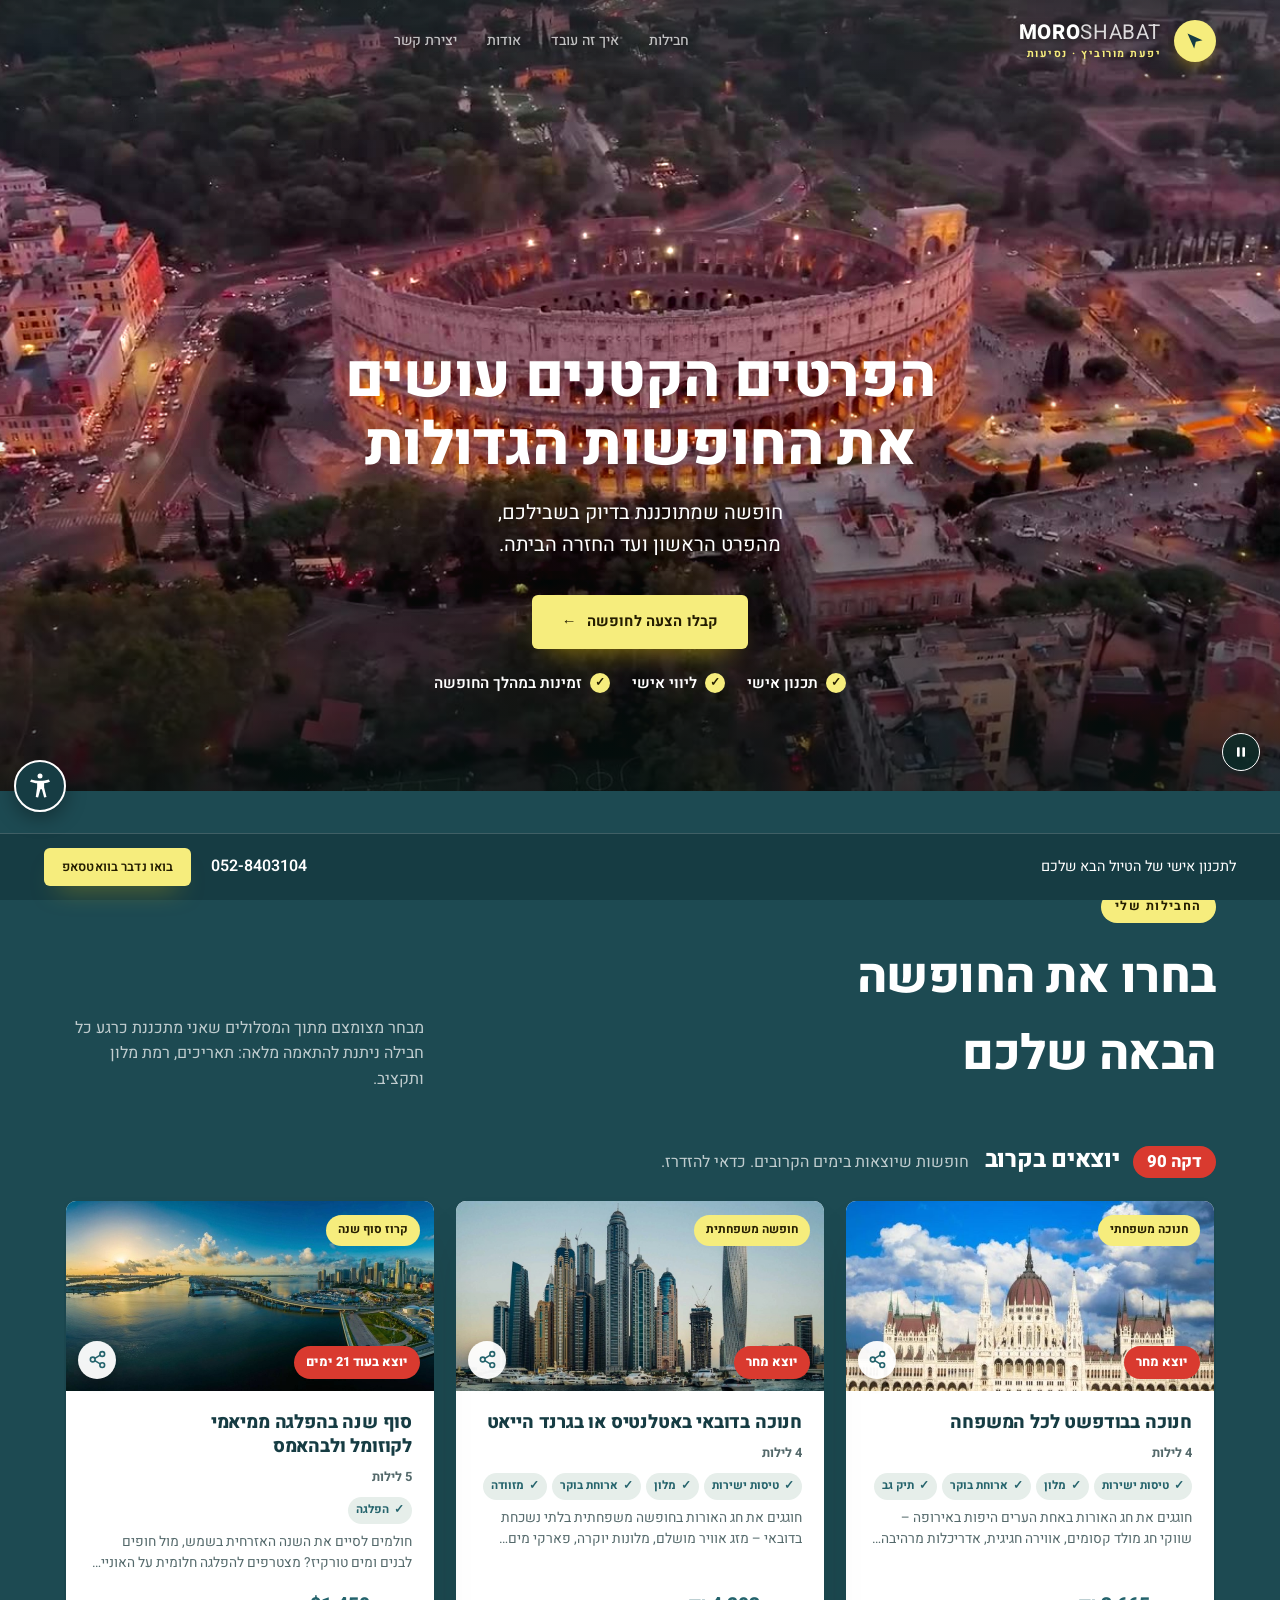
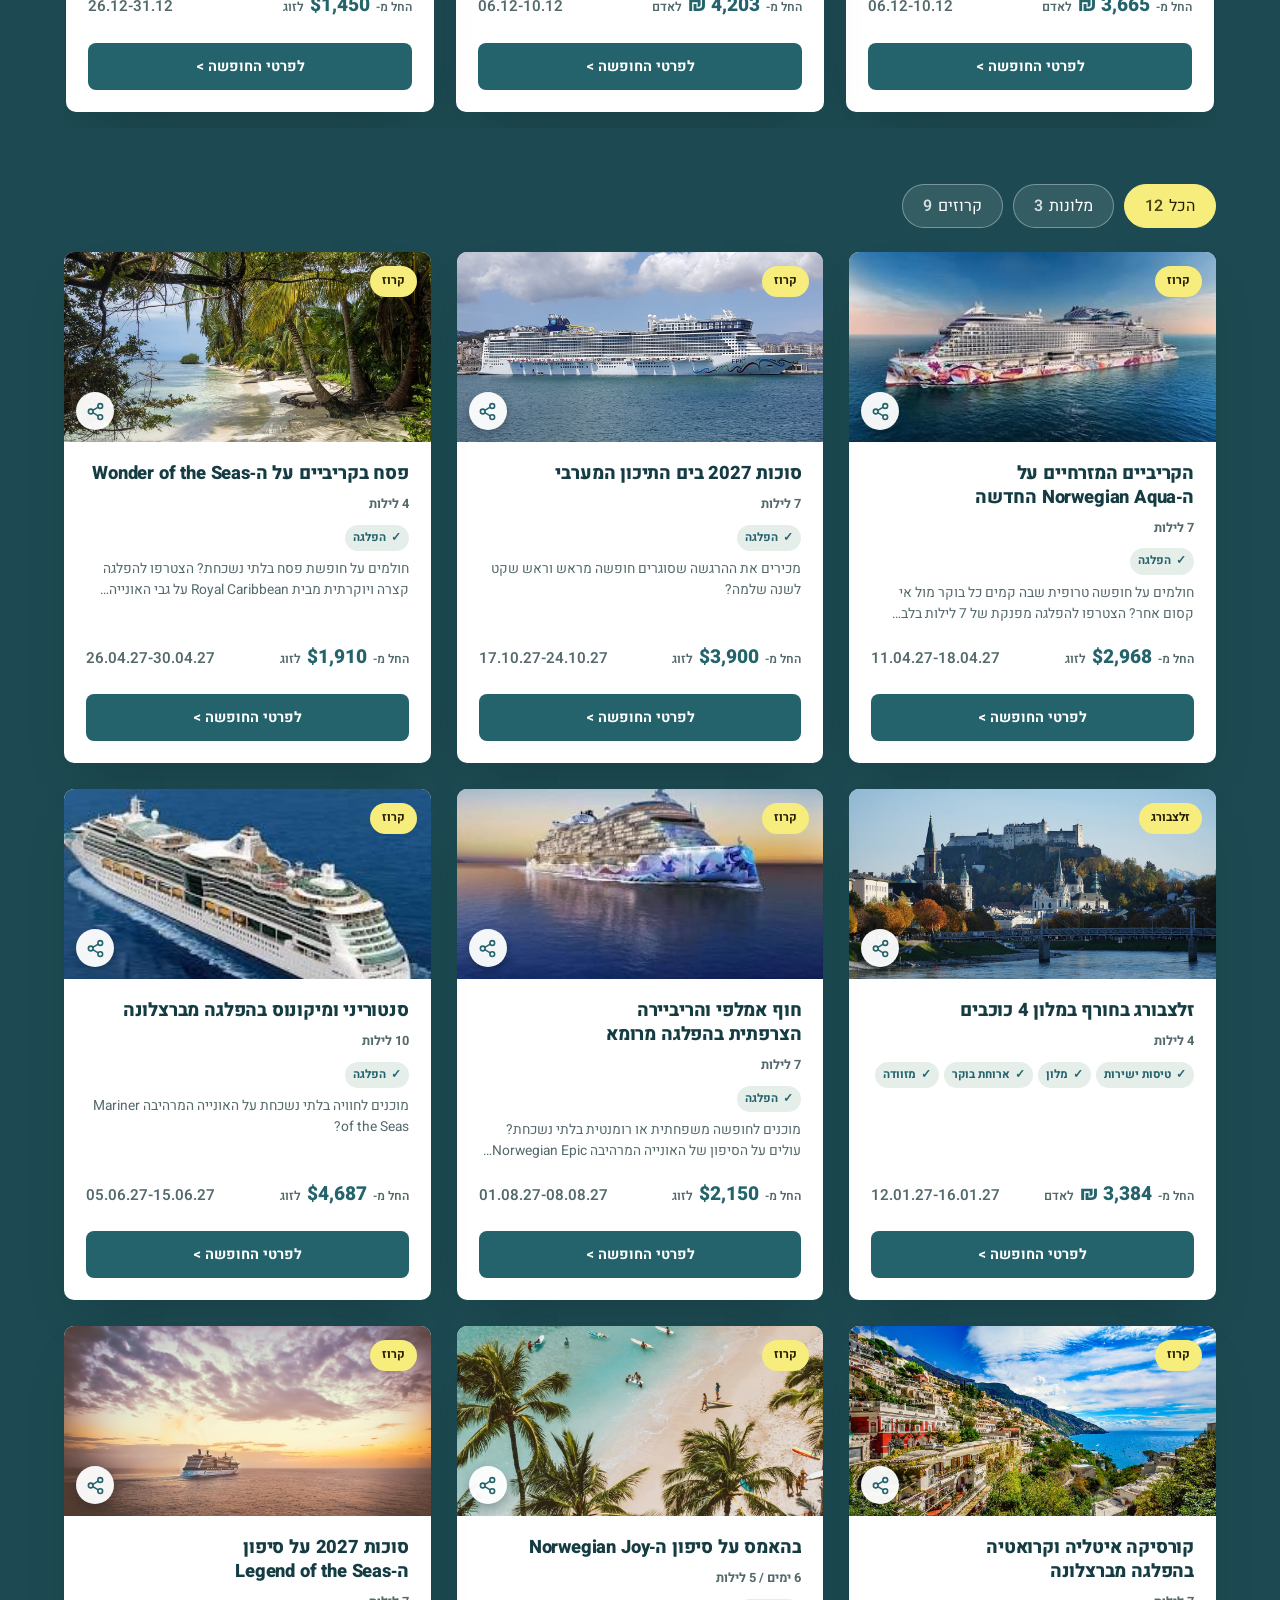
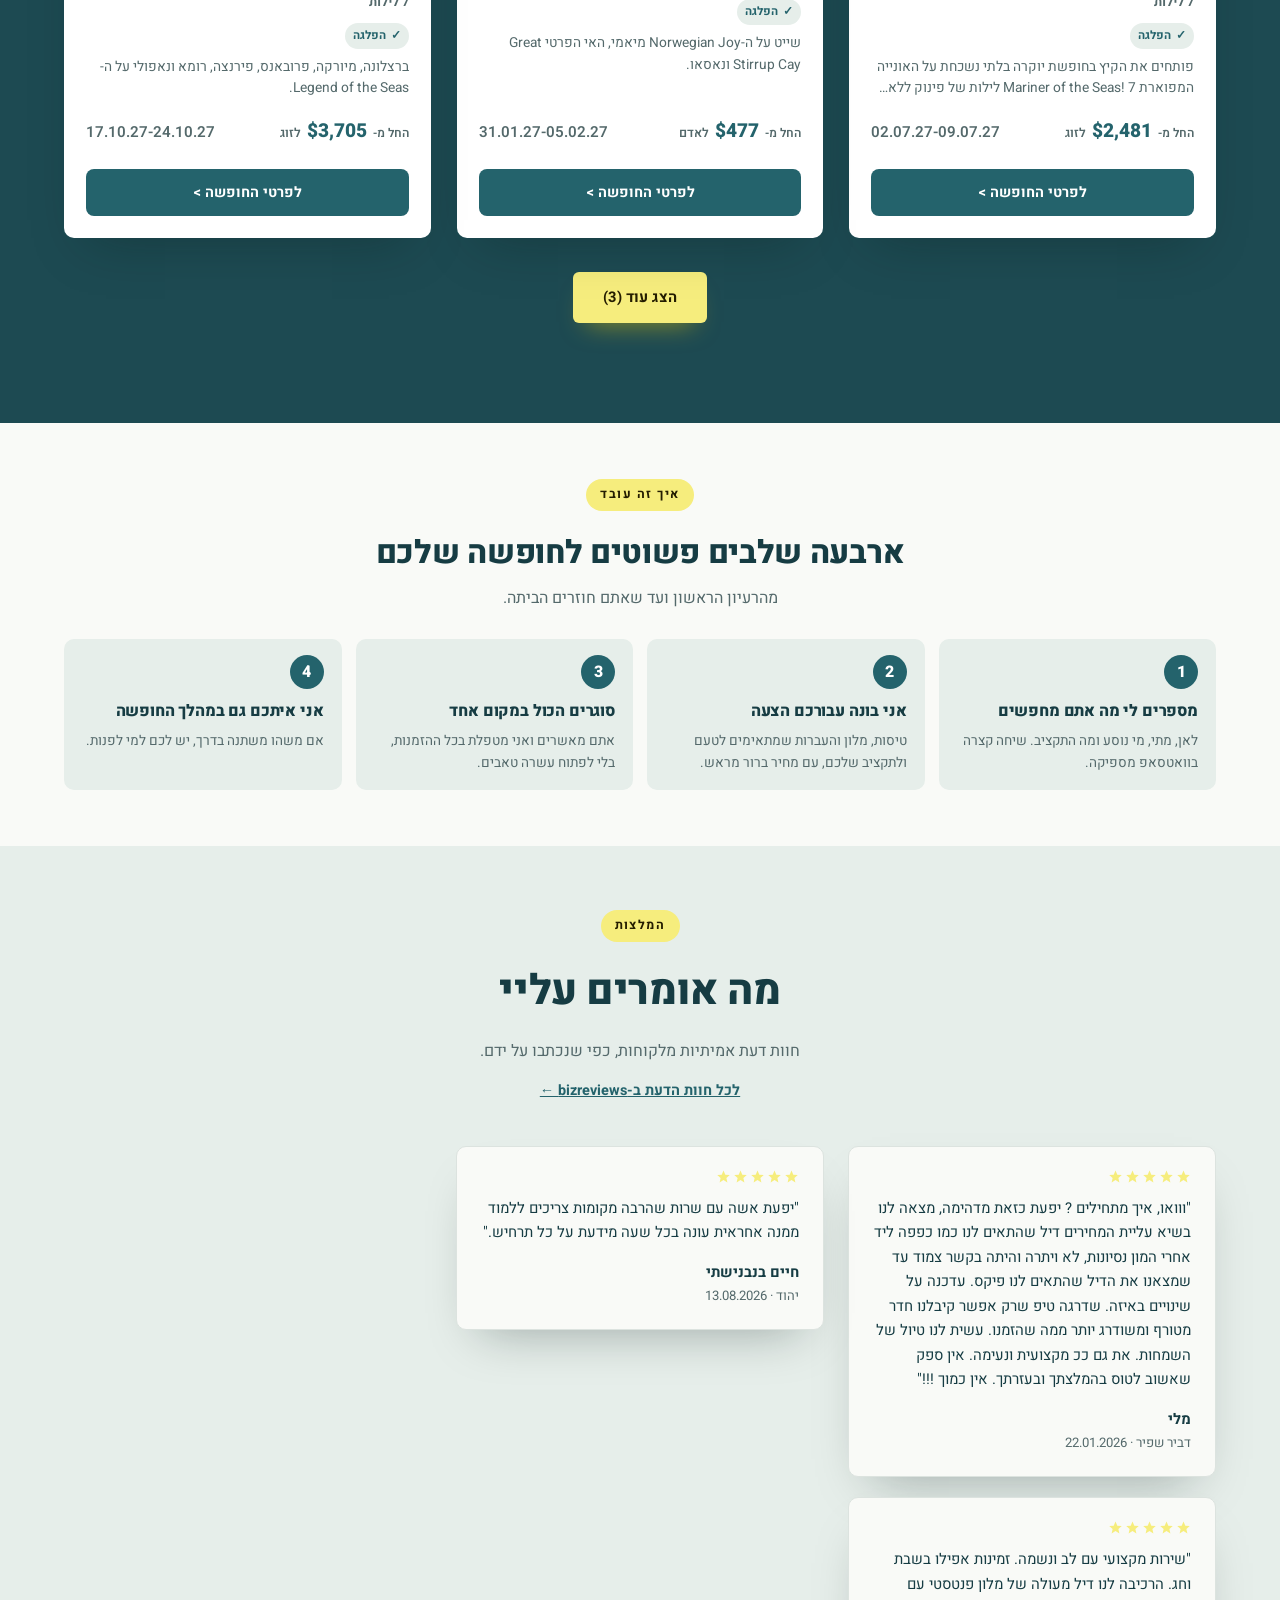
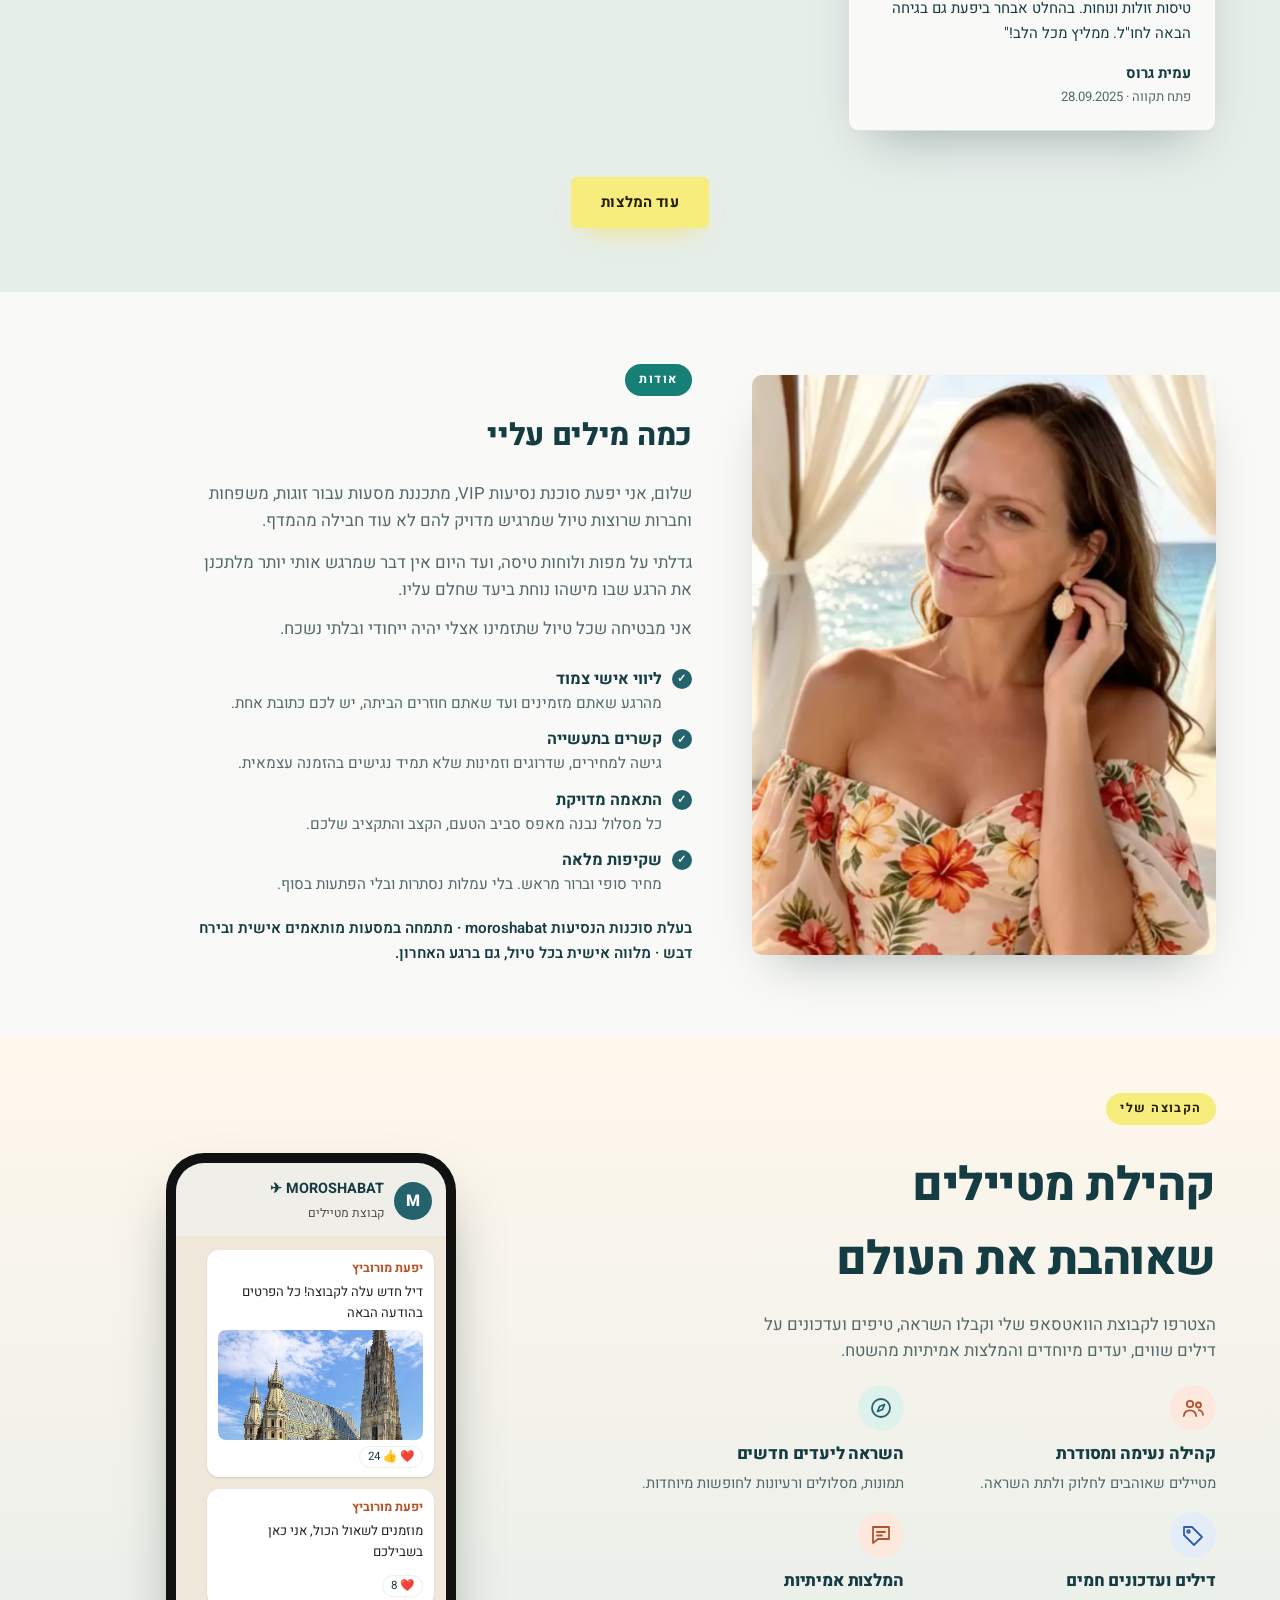
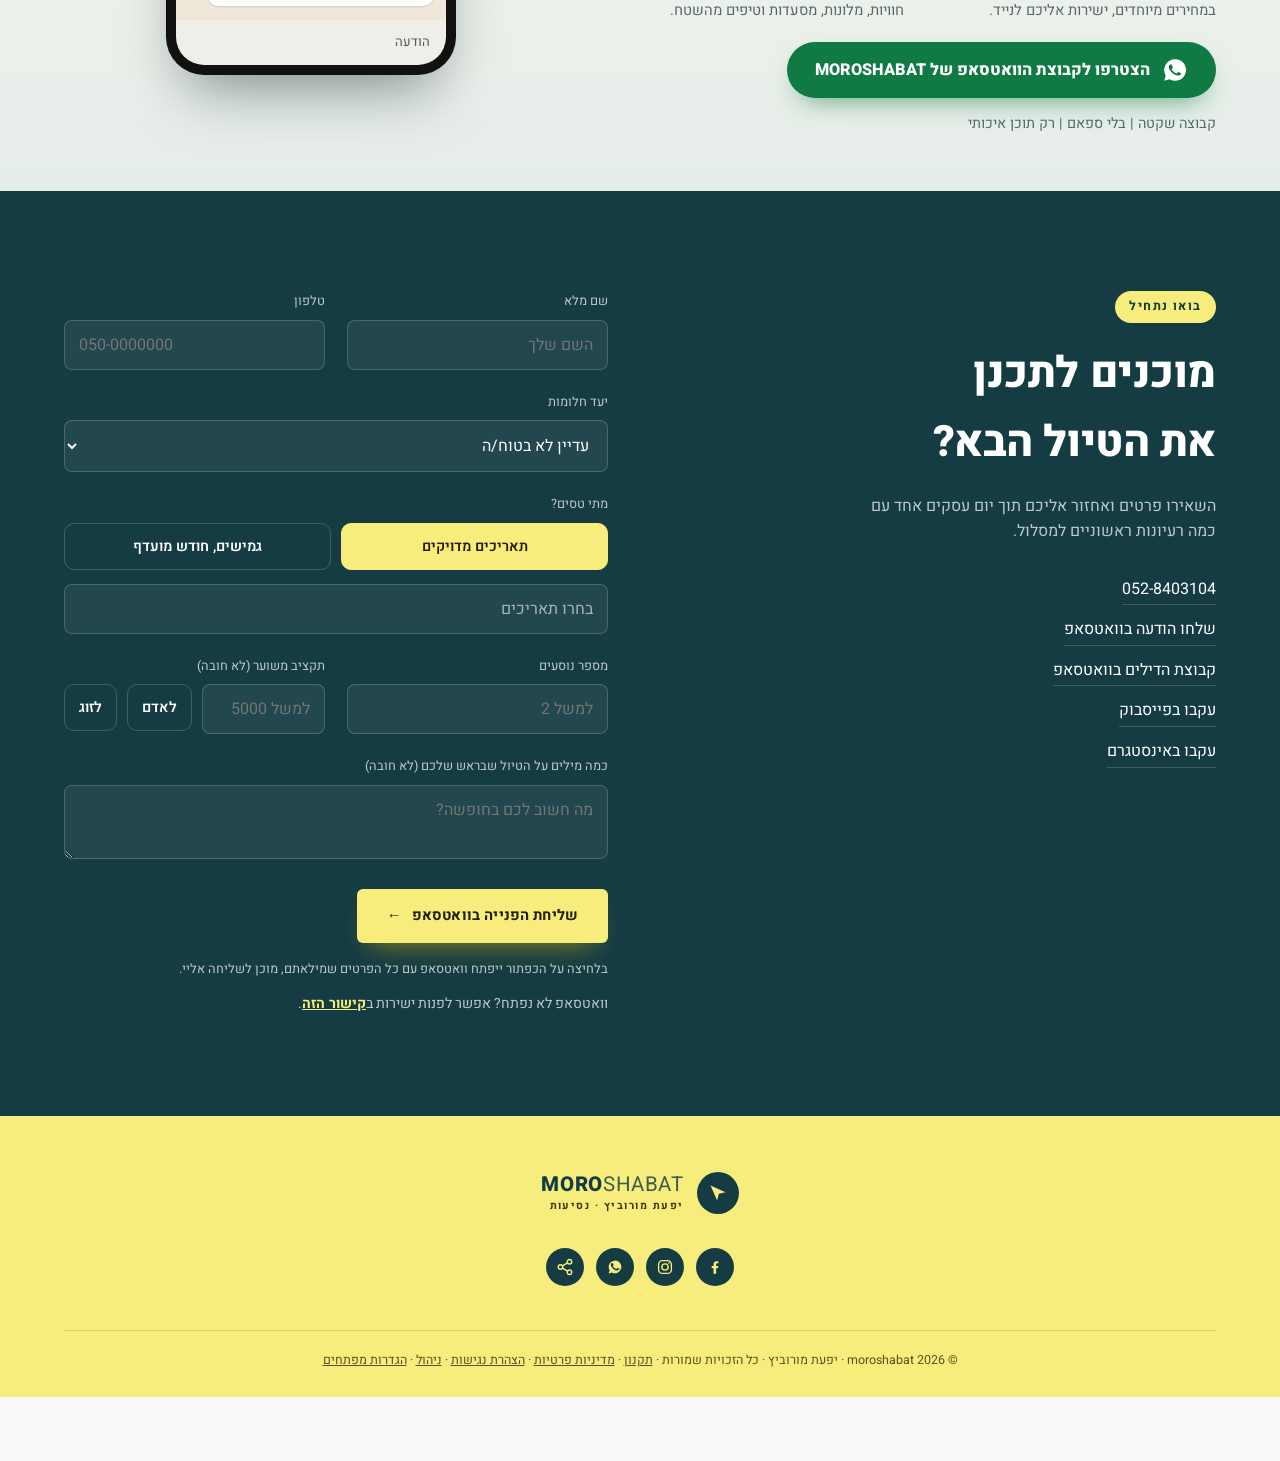
==== commit 05ab7278: "שמירה על הכתיב המקורי "בורשה" והתאמת מחולל הכותרות לכתיב של יפעת" ====
--- a/index.html
+++ b/index.html
@@ -3045,7 +3045,7 @@
       if (/סוף שנה/.test(head)) return 'סוף שנה';
       return '';
     }
-    function inPlace(d){ return 'ב' + (d.charAt(0) === 'ו' ? 'ו' : '') + d; }
+    function inPlace(d){ return 'ב' + d; }
     function plainTitle(t){
       return window.moroStripEmoji(t).replace(/[,.:;!?"״׳–—]/g, ' ').replace(/[*#]+/g, '').replace(/\s{2,}/g, ' ').trim();
     }
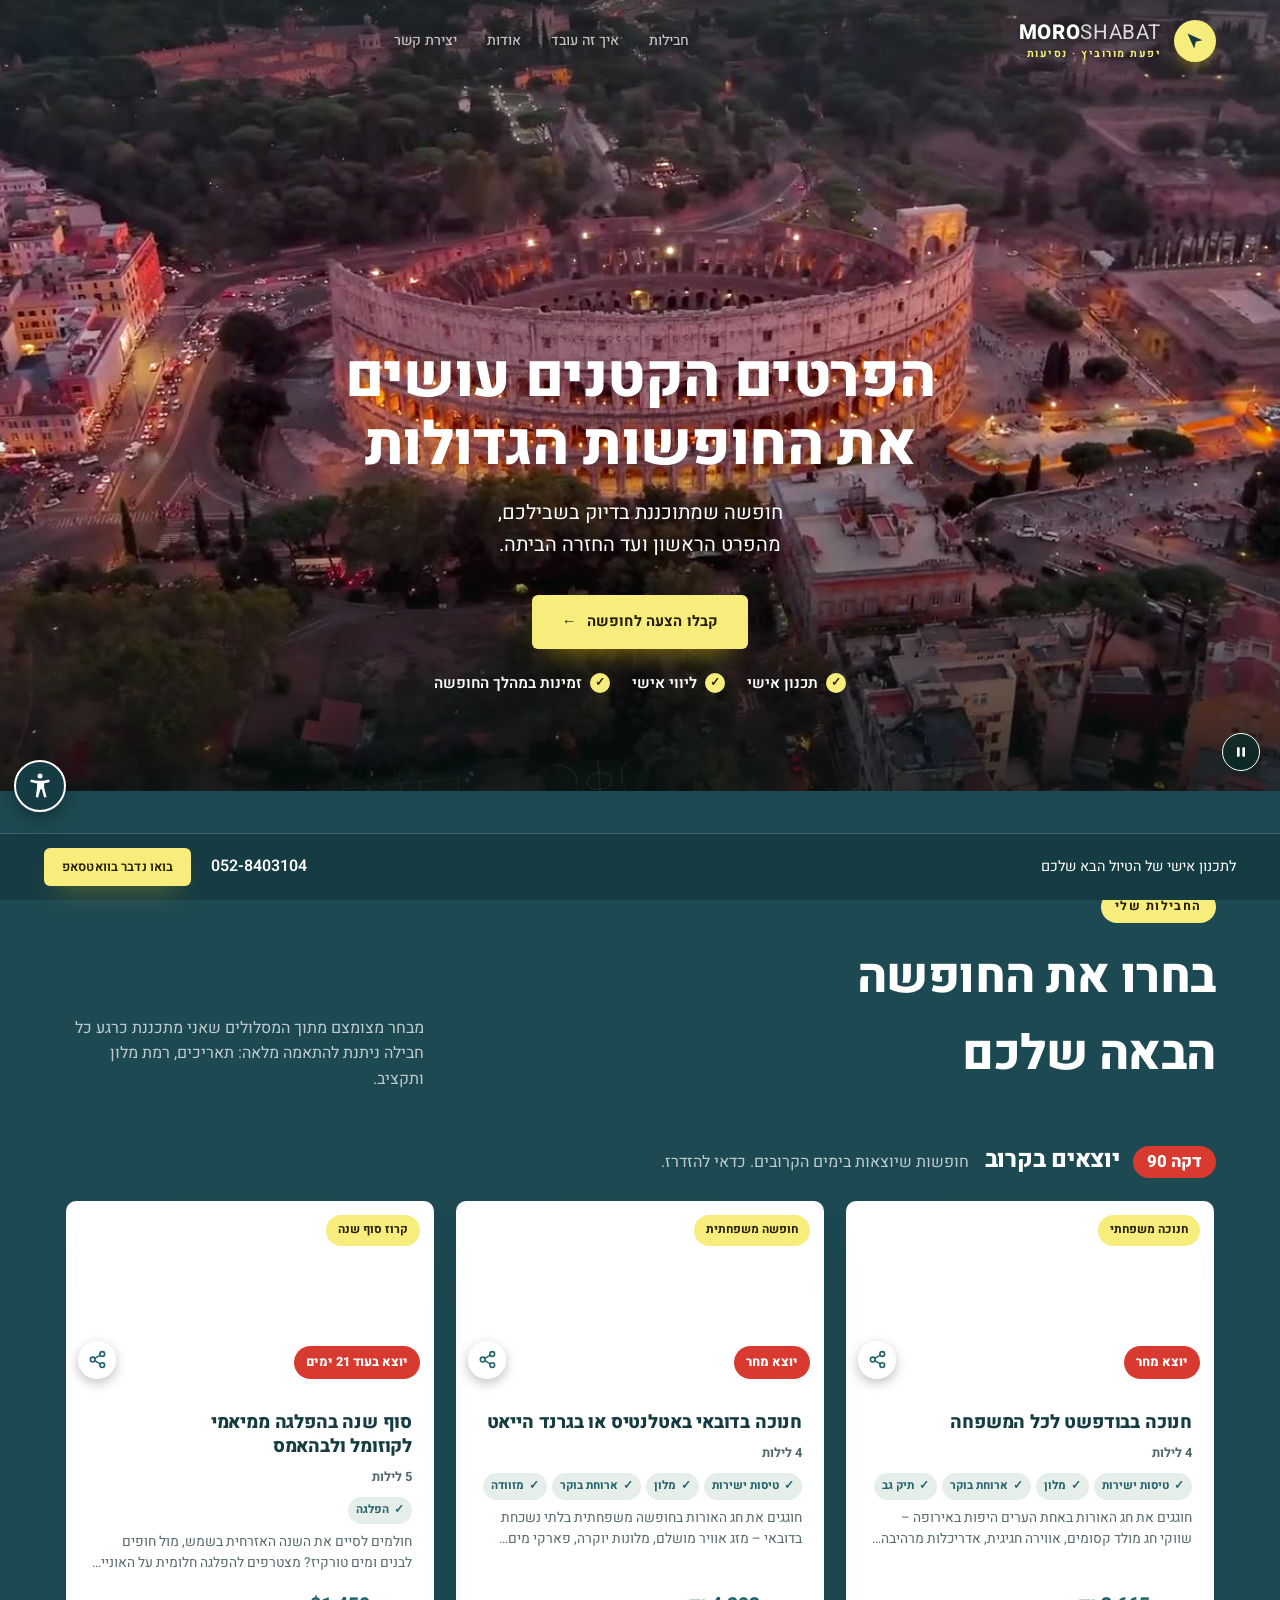
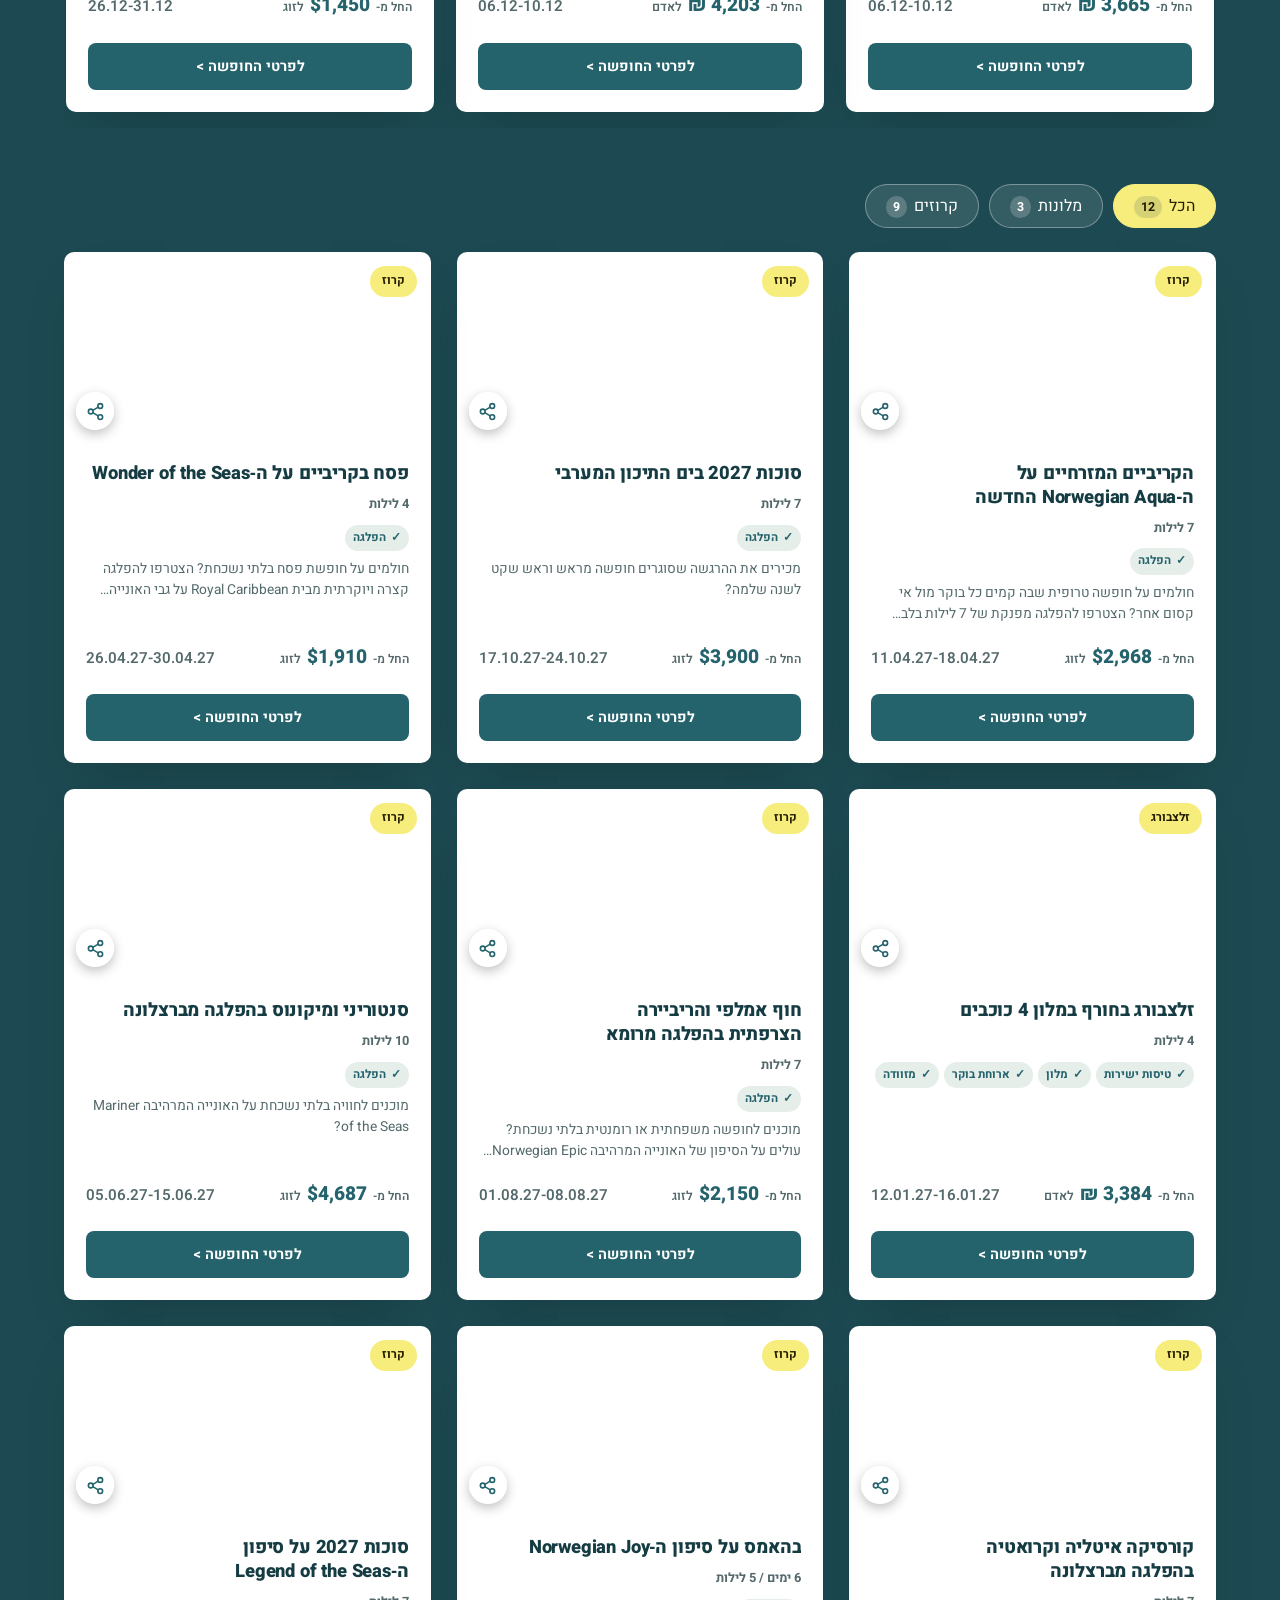
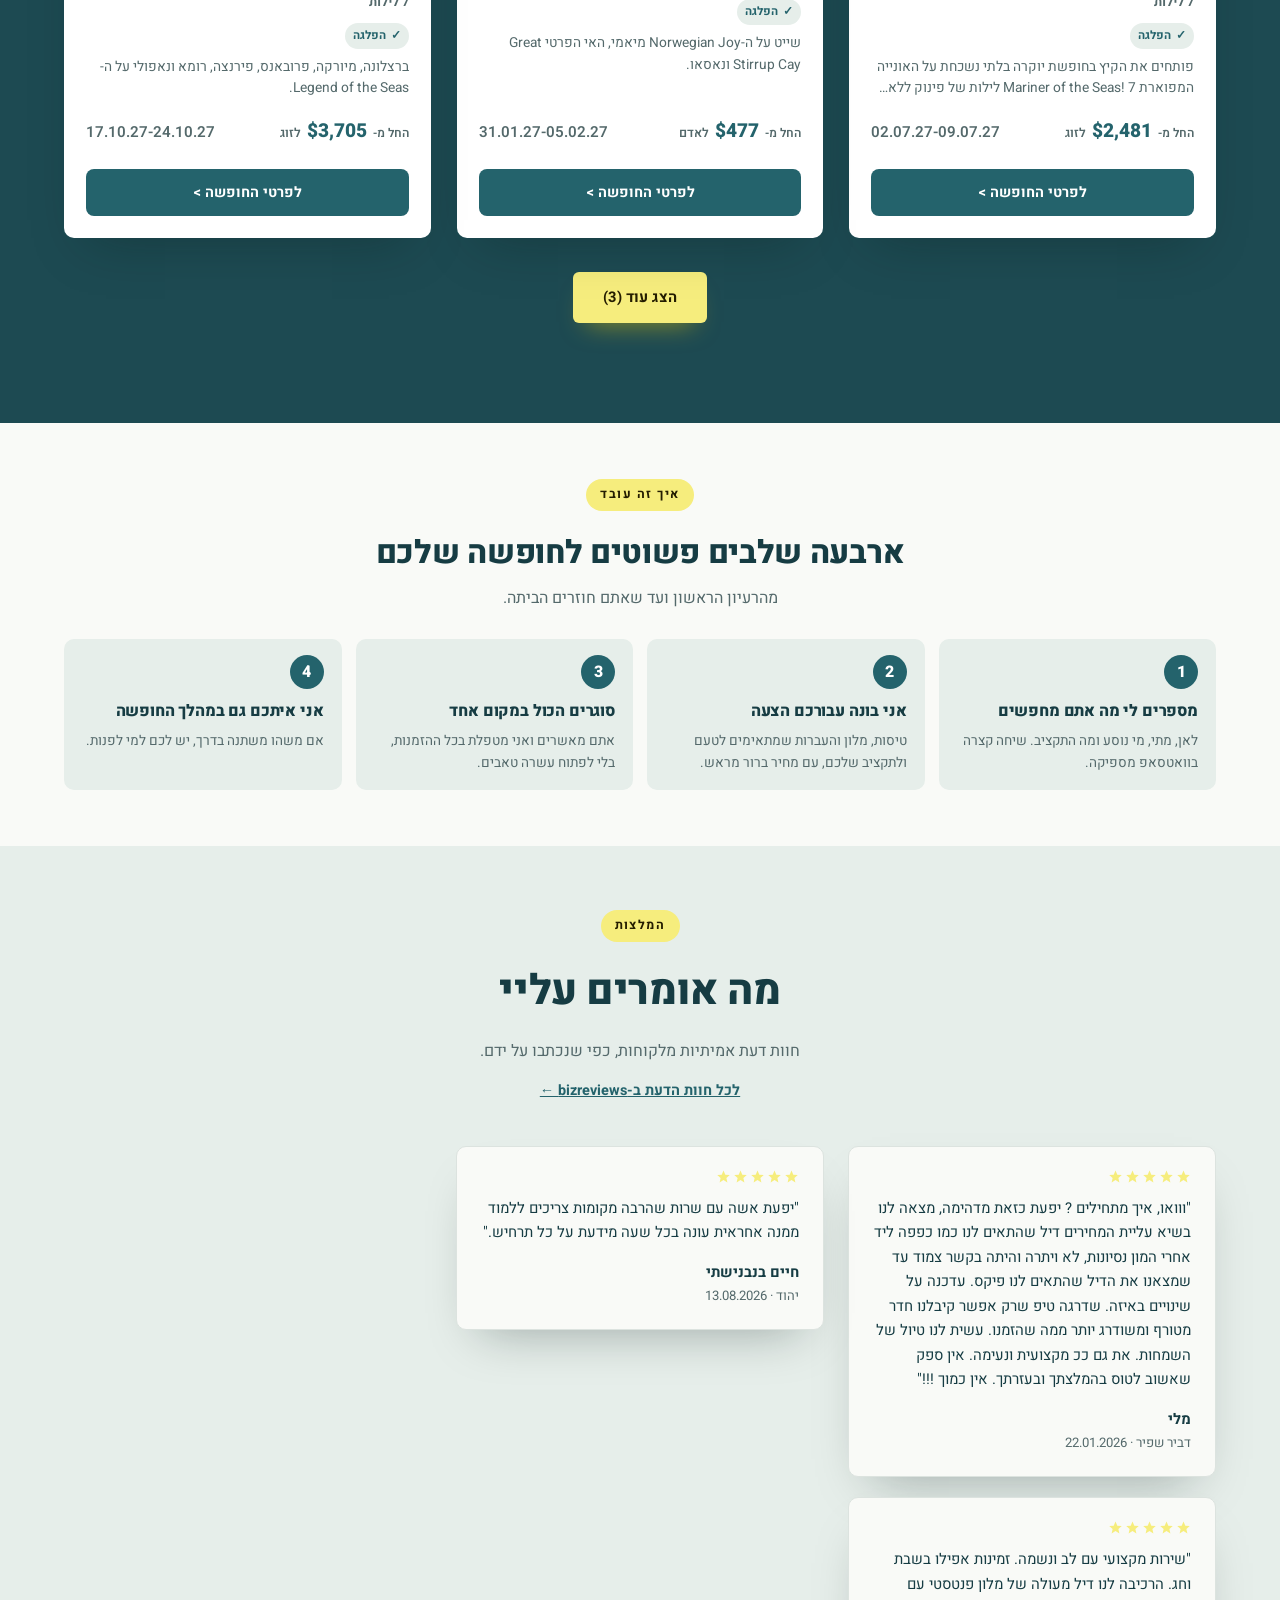
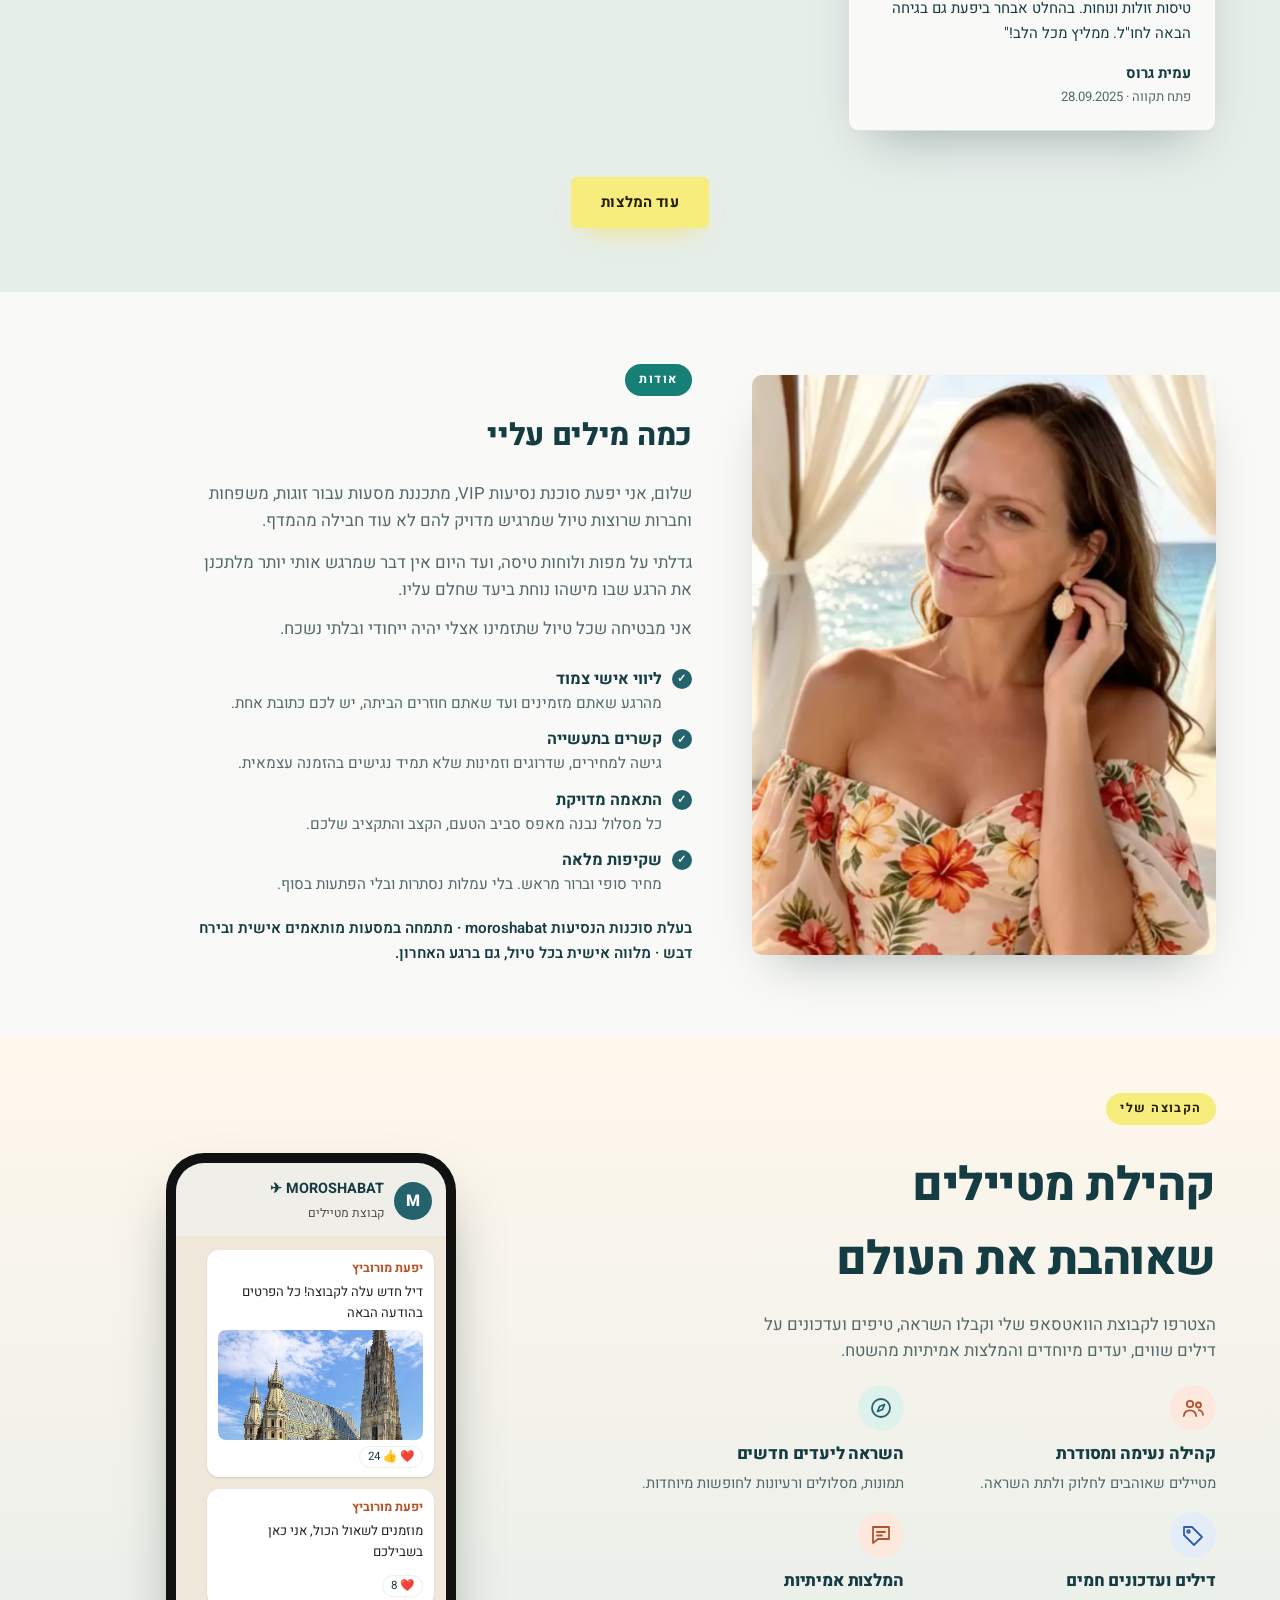
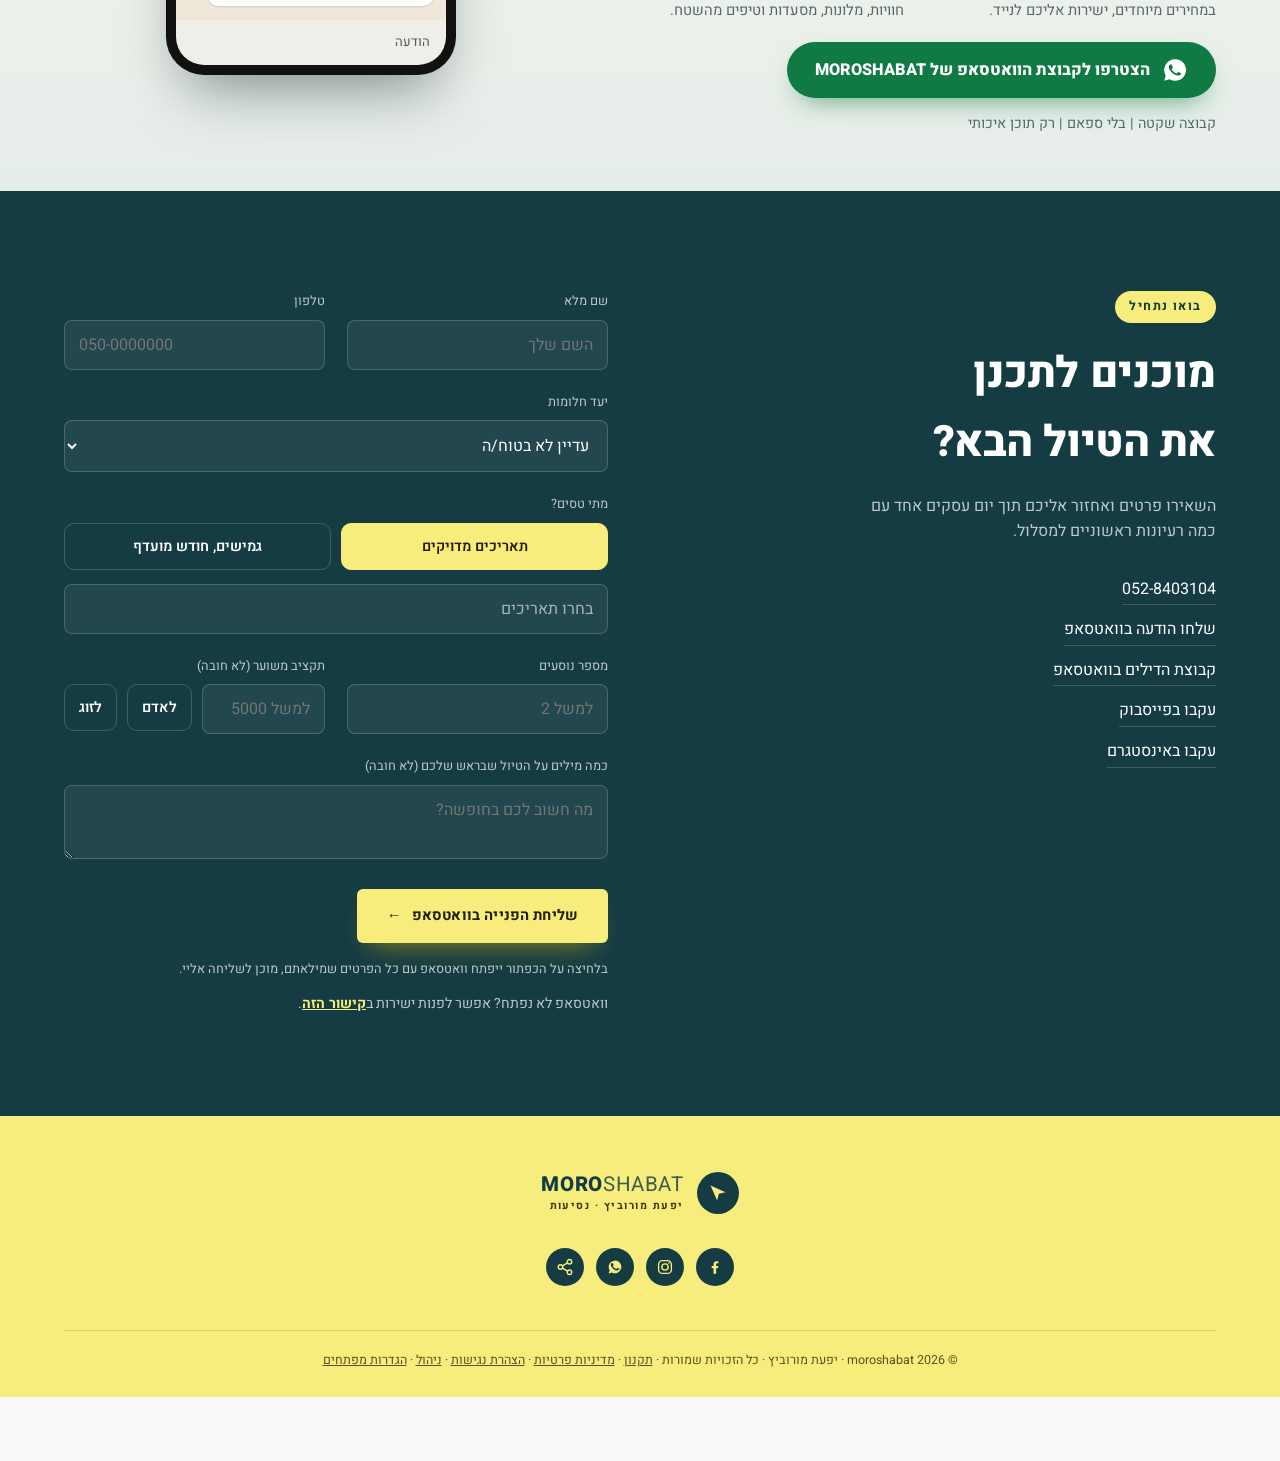
==== commit 136addd4: "טלפון: דילי דקה 90 כשורות ברשימה עם לשונית סינון (הכל, דקה 90, מלונות, קרוזים) במקום פס נפרד, ותיקון" ====
--- a/index.html
+++ b/index.html
@@ -216,13 +216,50 @@
   .pkg-urgent{ position:absolute; z-index:2; bottom:12px; inset-inline-start:14px; background:#d93a2f; color:#fff; font-size:.8rem; font-weight:800; padding:6px 12px; border-radius:100px; }
   .pkg-tabs{ display:flex; flex-wrap:wrap; gap:10px; margin-bottom:24px; }
   .pkg-tab{ background:rgba(255,255,255,.1); color:var(--cream); border:1.5px solid rgba(255,255,255,.35); border-radius:999px; padding:9px 20px; font:700 .95rem/1 inherit; font-family:inherit; cursor:pointer; }
-  .pkg-tab .cnt{ opacity:.8; font-weight:600; margin-inline-start:6px; }
+  .pkg-tab .cnt{ background:rgba(255,255,255,.2); border-radius:99px; padding:2px 7px; font-size:.78em; font-weight:700; margin-inline-start:7px; }
+  .pkg-tab[aria-pressed="true"] .cnt{ background:rgba(22,60,67,.15); }
+  #pkgMoreBtn[hidden]{ display:none; }
+  .pkg-tab-lm{ border-color:#ff8f86; }
   .pkg-tab[aria-pressed="true"]{ background:var(--yellow); border-color:var(--yellow); color:var(--yellow-ink); }
   .pkg-more-wrap{ display:flex; justify-content:center; margin-top:34px; }
   .pkg-empty{ grid-column:1/-1; text-align:center; color:var(--muted-on-ink); padding:30px 0; }
   .pkg-loading{ grid-column:1/-1; text-align:center; color:var(--muted-on-ink); padding:24px 0; }
   @media (max-width:960px){ .pkg-grid{ grid-template-columns:1fr 1fr; } }
-  @media (max-width:620px){ .pkg-grid{ grid-template-columns:1fr; } }
+  @media (max-width:620px){
+    .pkg-grid{ grid-template-columns:1fr; gap:14px; }
+    .pkg-tabs{ flex-wrap:nowrap; gap:6px; overflow-x:auto; padding-bottom:4px; -webkit-overflow-scrolling:touch; }
+    .pkg-tab{ flex:0 0 auto; padding:8px 9px; font-size:.8rem; }
+    .pkg-tab .cnt{ margin-inline-start:4px; padding:1px 5px; font-size:.72em; }
+    .pkg-grid .pkg-urgent{ top:36px; bottom:auto; inset-inline-start:8px; max-width:calc(100% - 16px); font-size:.64rem; padding:3px 8px; white-space:nowrap; overflow:hidden; text-overflow:ellipsis; }
+    .lm-section{ display:none; }
+    /* phone: one horizontal row per deal, photo on the start side, price at the end */
+    .pkg-grid .pkg-card{ flex-direction:row; min-height:150px; border-radius:14px; }
+    .pkg-grid .pkg-media{ flex:0 0 128px; width:128px; height:auto; min-height:150px; }
+    .pkg-grid .pkg-media img{ position:absolute; inset:0; }
+    .pkg-grid .pkg-tag{ top:8px; inset-inline-start:8px; max-width:calc(100% - 16px); overflow:hidden; text-overflow:ellipsis; white-space:nowrap; font-size:.66rem; padding:4px 9px; }
+    .pkg-grid .pkg-share-btn{ top:auto; bottom:8px; inset-inline-end:8px; width:30px; height:30px; }
+    body.edit-mode .pkg-grid .pkg-share-btn{ display:none; }
+    .pkg-grid .pkg-share-btn svg{ width:15px; height:15px; }
+    .pkg-grid .pkg-admin-actions{ top:auto; bottom:8px; inset-inline-end:6px; inset-inline-start:6px; justify-content:center; opacity:1; gap:4px; }
+    .pkg-grid .pkg-body{ min-width:0; display:grid; grid-template-columns:1fr auto; grid-template-rows:auto auto auto 1fr; column-gap:8px; row-gap:5px; align-content:stretch; padding:12px 14px 12px; }
+    .pkg-grid .pkg-body h3{ grid-column:1 / -1; grid-row:1; font-size:1.02rem; }
+    .pkg-grid .pkg-meta{ grid-column:1; grid-row:2; font-size:.76rem; align-self:center; }
+    .pkg-grid .pkg-price-row{ display:contents; }
+    .pkg-grid .pkg-dates{ grid-column:2; grid-row:2; font-size:.78rem; align-self:center; white-space:nowrap; }
+    .pkg-grid .pkg-incl{ grid-column:1 / -1; grid-row:3; gap:4px; margin:0; }
+    .pkg-grid .pkg-incl li{ font-size:.66rem; padding:3px 7px; }
+    .pkg-grid .pkg-incl li:nth-child(n+3){ display:none; }
+    .pkg-grid .pkg-desc{ display:none; }
+    .pkg-grid .pkg-price-wrap{ grid-column:1 / -1; grid-row:4; align-self:end; justify-self:end; display:grid; grid-template-columns:auto auto; align-items:baseline; column-gap:5px; line-height:1.15; }
+    .pkg-grid .pkg-from{ grid-column:1 / -1; }
+    .pkg-grid .pkg-price{ font-size:1.3rem; white-space:nowrap; }
+    .pkg-grid .pkg-from, .pkg-grid .pkg-price-note{ font-size:.7rem; }
+    /* the whole row opens the deal; the link text is kept for screen readers only */
+    .pkg-grid .pkg-cta{ grid-column:1; grid-row:4; margin:0; padding:0; background:none; color:transparent; font-size:0; line-height:0; border-radius:0; }
+    .pkg-grid .pkg-cta:hover{ background:none; }
+    .pkg-grid .pkg-cta:focus-visible::after{ outline:3px solid var(--yellow-ink, #163c43); outline-offset:-3px; border-radius:14px; }
+    .pkg-grid .pkg-cta::after{ content:''; position:absolute; inset:0; z-index:1; }
+  }
 
   .pkg-card{ position:relative; display:flex; flex-direction:column; border-radius:var(--radius); overflow:hidden; background:var(--cream); box-shadow:var(--shadow); }
   .pkg-media{ position:relative; height:190px; }
@@ -1997,37 +2034,44 @@
       renderDealsView();
     }
 
+    // On phones the "דקה 90" strip becomes a filter tab and its deals join the list as ordinary rows
+    var phoneMq = window.matchMedia ? window.matchMedia('(max-width:620px)') : { matches: false };
     function renderDealsView(){
-      var lm = pkgState.lm, regular = pkgState.regular;
+      var lm = pkgState.lm, regular = pkgState.regular, phone = phoneMq.matches;
       var lmSection = document.getElementById('lmSection'), lmStrip = document.getElementById('lmStrip');
       lmStrip.innerHTML = '';
-      lm.forEach(function(d){ lmStrip.appendChild(renderPkgCard(d, { urgent: true, noMove: true })); });
-      lmSection.hidden = !lm.length;
-
-      var counts = { all: regular.length, hotel: 0, cruise: 0 };
-      regular.forEach(function(d){ counts[dealKind(d)]++; });
+      if (!phone) lm.forEach(function(d){ lmStrip.appendChild(renderPkgCard(d, { urgent: true, noMove: true })); });
+      lmSection.hidden = phone || !lm.length;
+
+      var base = phone ? lm.concat(regular) : regular;
+      var counts = { all: base.length, lm: phone ? lm.length : 0, hotel: 0, cruise: 0 };
+      base.forEach(function(d){ counts[dealKind(d)]++; });
       if (pkgFilter !== 'all' && !counts[pkgFilter]) pkgFilter = 'all';
-      var tabs = [['all', 'הכל'], ['hotel', 'מלונות'], ['cruise', 'קרוזים']].filter(function(t){ return t[0] === 'all' || counts[t[0]]; });
+      var tabs = [['all', 'הכל'], ['lm', 'דקה 90'], ['hotel', 'מלונות'], ['cruise', 'קרוזים']].filter(function(t){ return t[0] === 'all' || counts[t[0]]; });
       var tabsEl = document.getElementById('pkgTabs');
       tabsEl.innerHTML = '';
       tabsEl.hidden = tabs.length < 2;
       tabs.forEach(function(t){
         var b = document.createElement('button');
-        b.type = 'button'; b.className = 'pkg-tab'; b.setAttribute('data-pkg-filter', t[0]);
+        b.type = 'button'; b.className = 'pkg-tab' + (t[0] === 'lm' ? ' pkg-tab-lm' : ''); b.setAttribute('data-pkg-filter', t[0]);
         b.setAttribute('aria-pressed', String(pkgFilter === t[0]));
         b.innerHTML = escapeHtml(t[1]) + '<span class="cnt">' + counts[t[0]] + '</span>';
         tabsEl.appendChild(b);
       });
 
-      var shownList = regular.filter(function(d){ return pkgFilter === 'all' || dealKind(d) === pkgFilter; });
+      var shownList = base.filter(function(d){ return pkgFilter === 'all' || (pkgFilter === 'lm' ? isLastMinute(d) : dealKind(d) === pkgFilter); });
       pkgGrid.innerHTML = '';
-      shownList.slice(0, pkgShown).forEach(function(d){ pkgGrid.appendChild(renderPkgCard(d)); });
+      shownList.slice(0, pkgShown).forEach(function(d){
+        var urgent = phone && isLastMinute(d);
+        pkgGrid.appendChild(renderPkgCard(d, urgent ? { urgent: true, noMove: true } : undefined));
+      });
       if (!shownList.length && !lm.length) pkgGrid.innerHTML = '<p class="pkg-empty">אין חבילות להצגה כרגע. כתבו לי ואבנה לכם חופשה אישית.</p>';
       var more = document.getElementById('pkgMoreBtn');
       var left = shownList.length - pkgShown;
       more.hidden = left <= 0;
       more.textContent = 'הצג עוד (' + Math.max(left, 0) + ')';
     }
+    (phoneMq.addEventListener ? phoneMq.addEventListener.bind(phoneMq, 'change') : function(){})(function(){ PKG_PAGE = phoneMq.matches ? 6 : 9; pkgShown = PKG_PAGE; renderDealsView(); });
     document.addEventListener('click', function(e){
       var tab = e.target.closest && e.target.closest('[data-pkg-filter]');
       if (tab) {
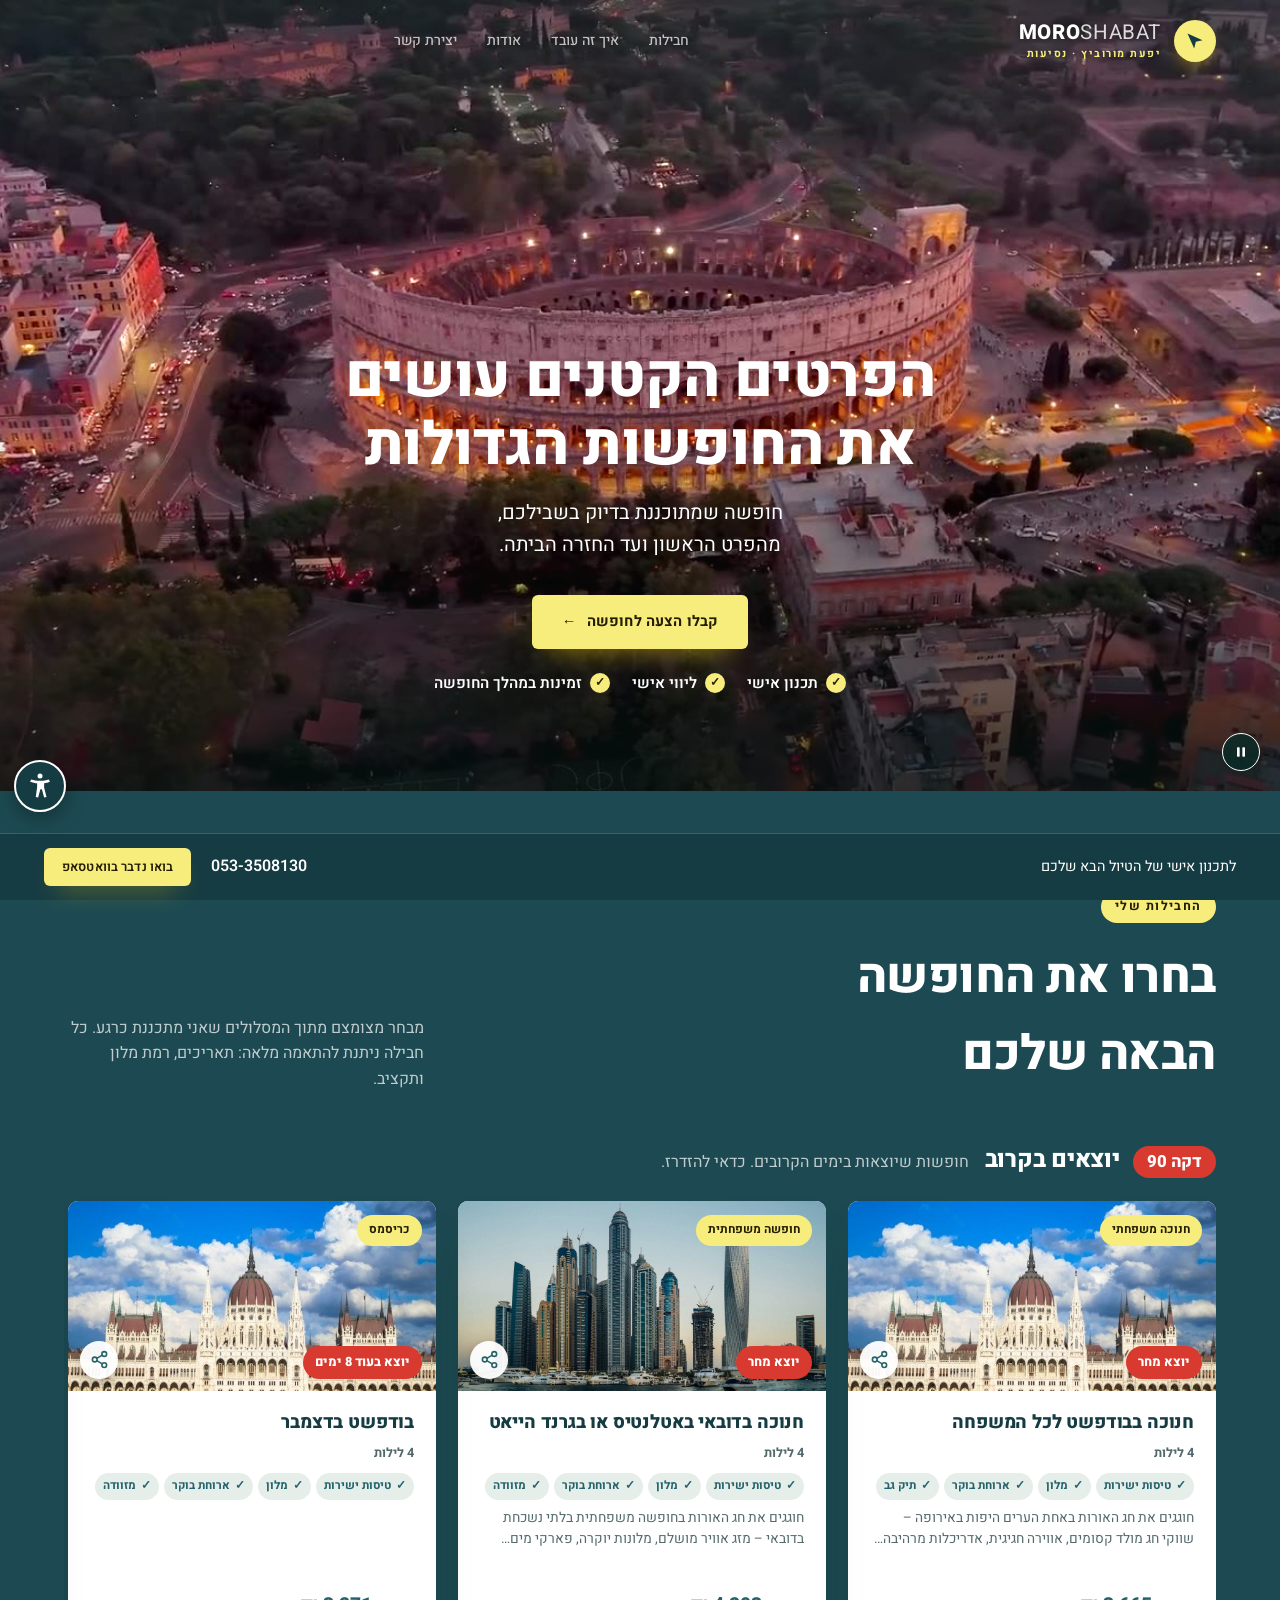
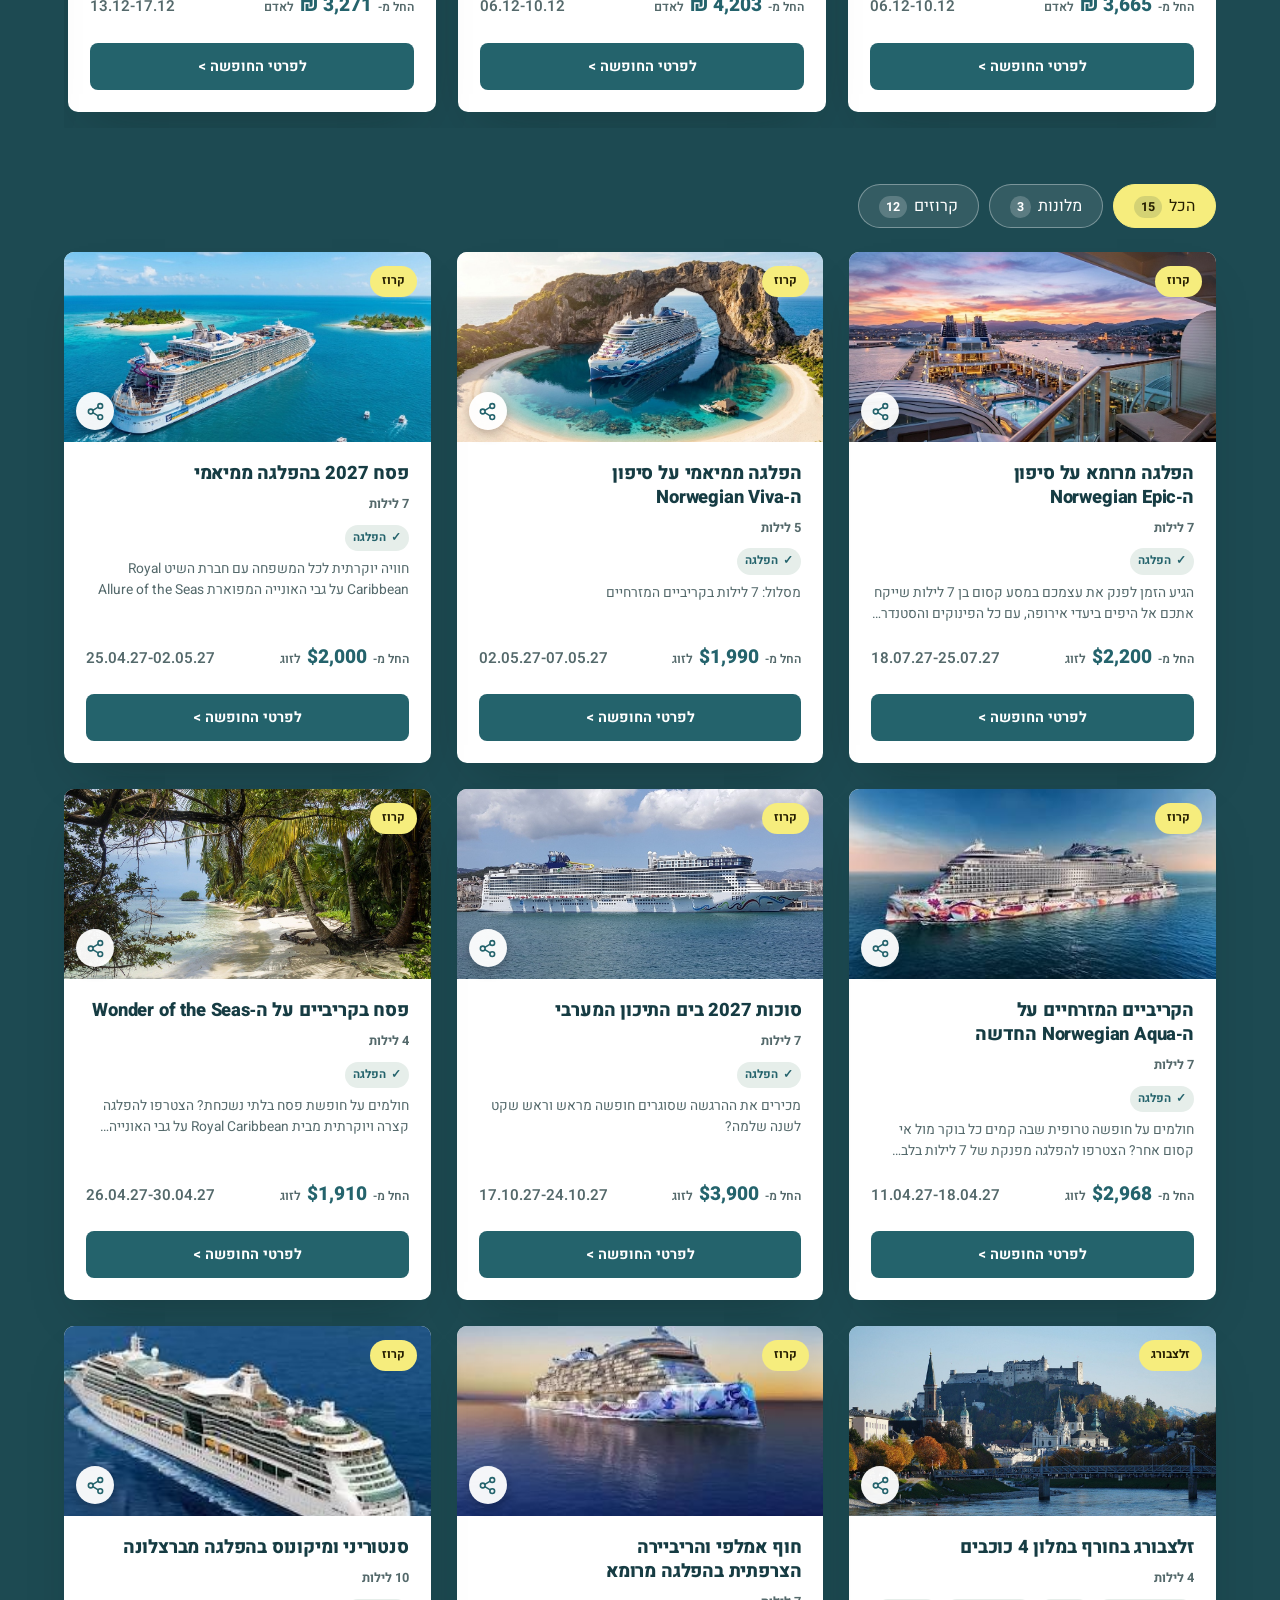
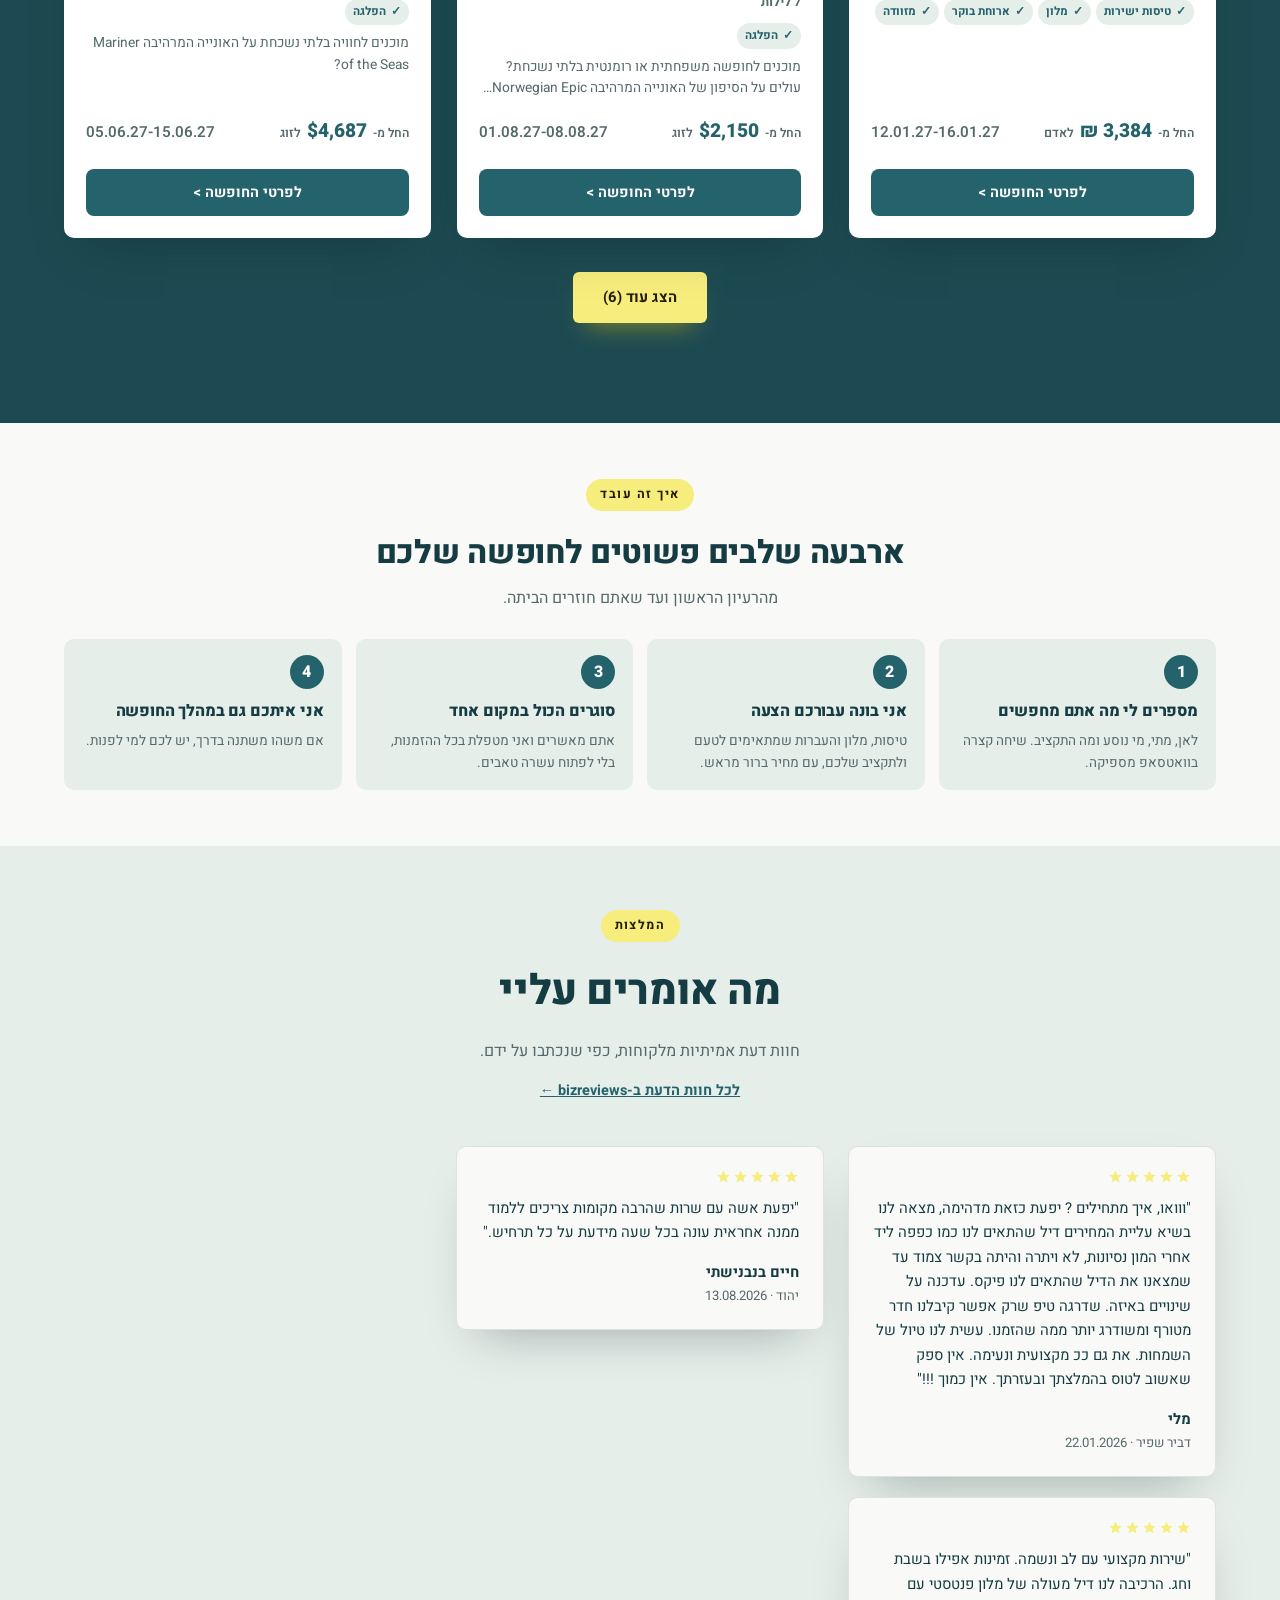
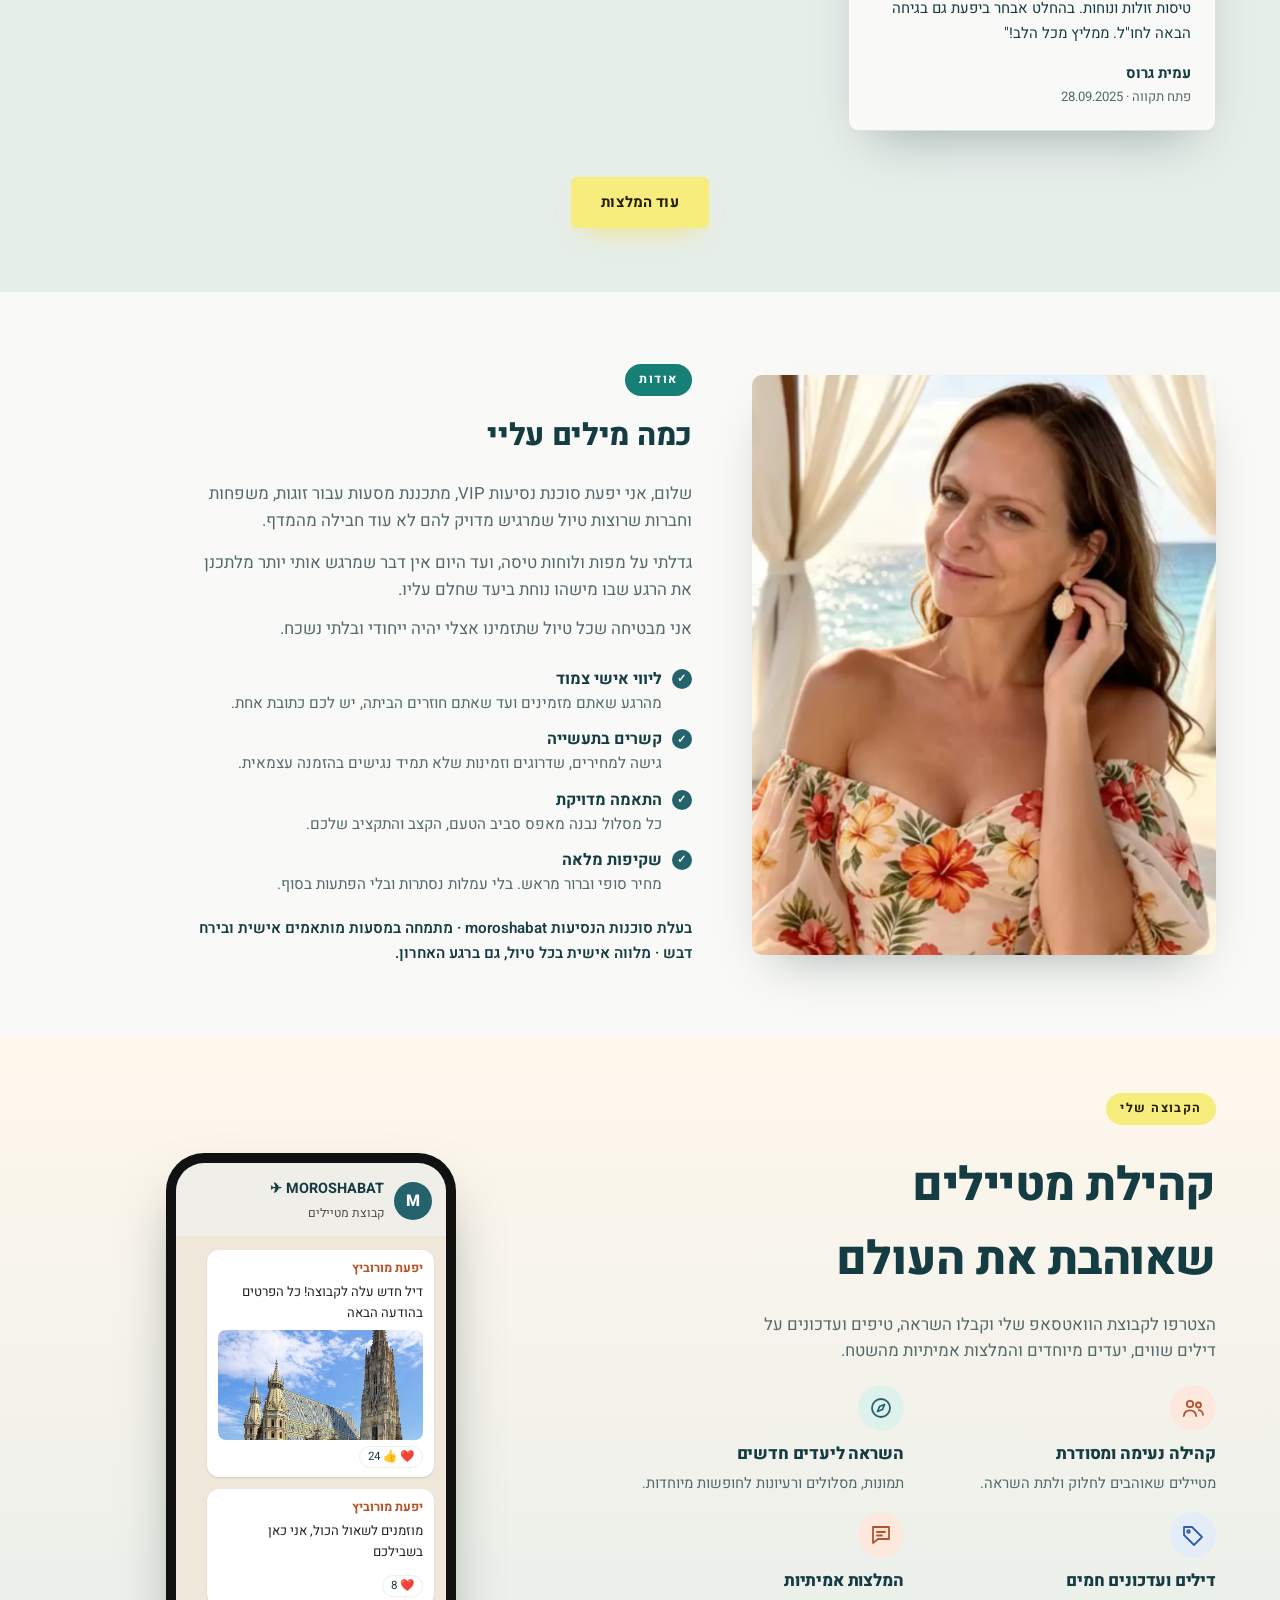
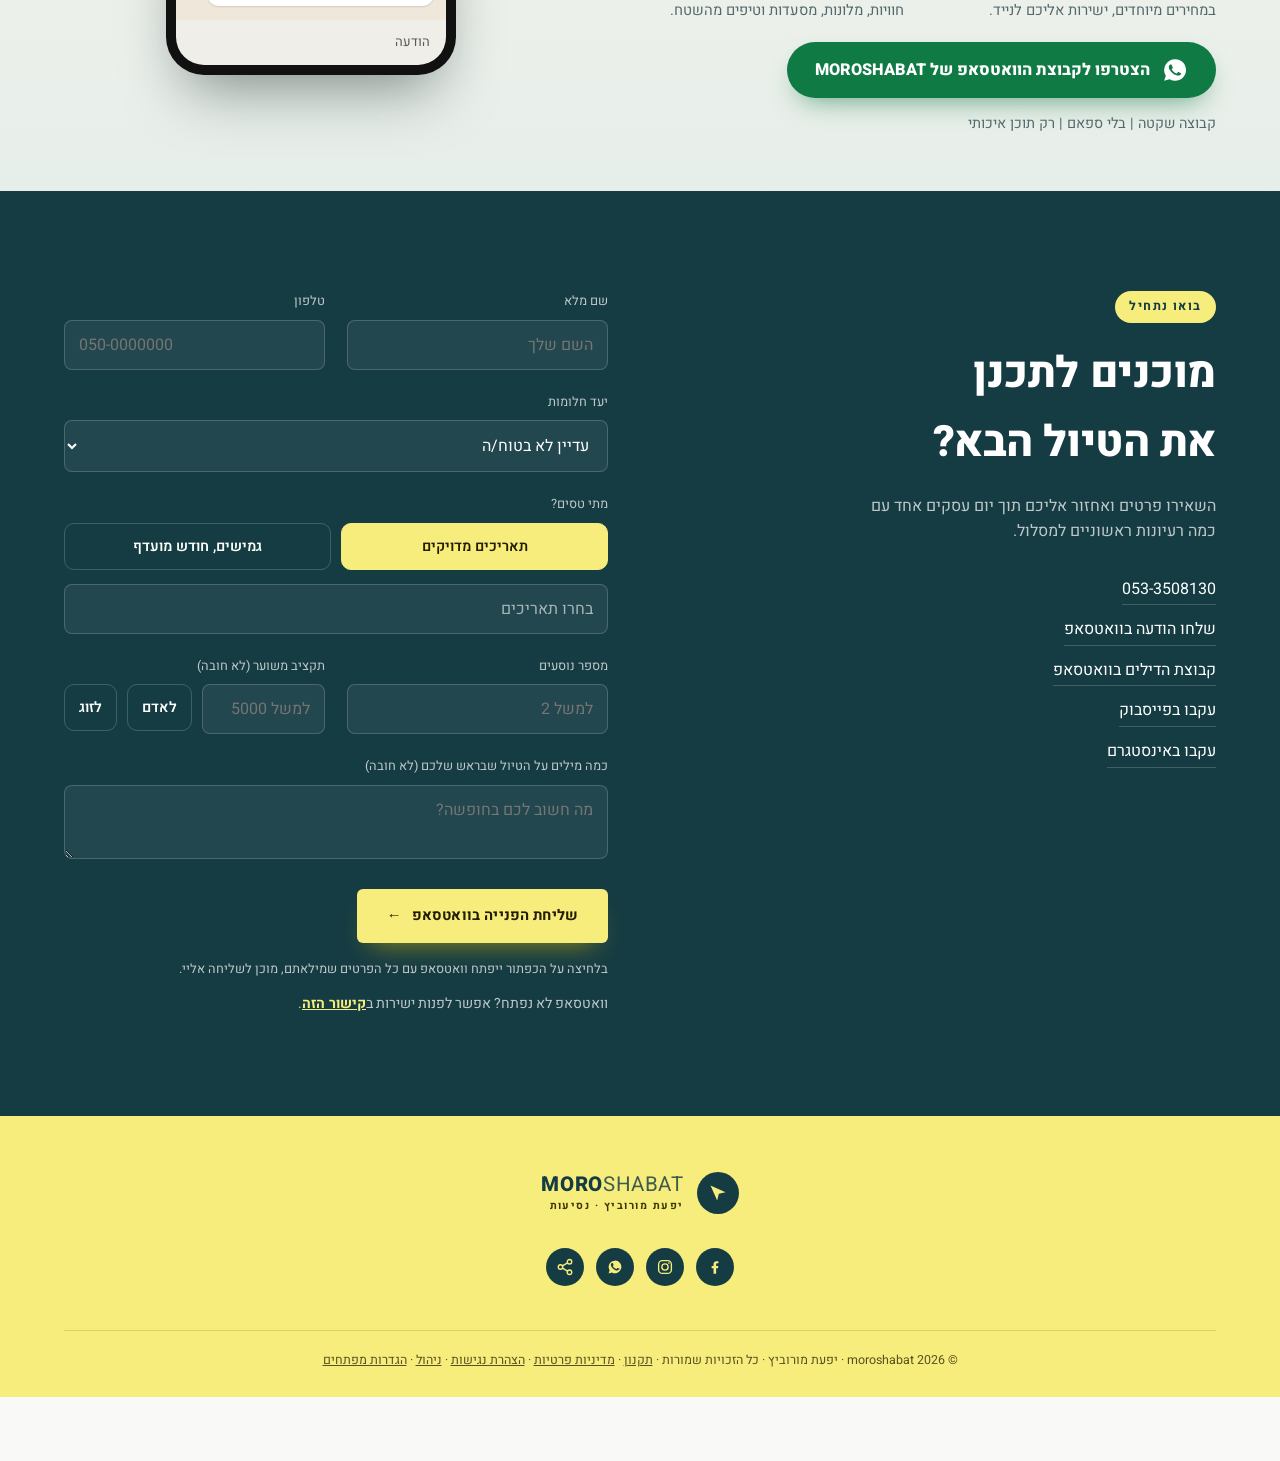
==== commit 348dbabe: "מספר טלפון אחד לכל האתר: העריכה מעדכנת גם וואטסאפ, טופס וקישורי התקנון/פרטיות/נגישות - עריכת מספר הט" ====
--- a/index.html
+++ b/index.html
@@ -1807,7 +1807,7 @@
         ];
         if (budget) lines.push('תקציב משוער: ' + Number(budget).toLocaleString('en-US') + ' ₪ ' + (form.budgetFor.value || ''));
         if (message) lines.push('עוד פרטים: ' + message);
-        sendBtn.href = 'https://wa.me/+972528403104?text=' + encodeURIComponent(lines.join('\n'));
+        sendBtn.href = 'https://wa.me/+' + (window.moroWaNumber || '972528403104') + '?text=' + encodeURIComponent(lines.join('\n'));
         window.moroTrack('טופס: נשלח');
 
         form.reset();
@@ -2288,6 +2288,8 @@
 
       ['c-linkPhone', 'c-linkPhone2'].forEach(function(id){ setHref(id, c.linkPhoneHref); setText(id, c.linkPhoneText); });
       ['c-linkWaDirect', 'c-linkWaDirect2', 'c-linkWaDirect3'].forEach(function(id){ setHref(id, c.linkWaDirectHref); });
+      var waNum = /wa\.me\/\+?(\d+)/.exec(c.linkWaDirectHref || '');
+      if (waNum) window.moroWaNumber = waNum[1]; // the contact form sends to this number
       setHref('c-linkWaGroup', c.linkWaGroupHref);
       setHref('c-linkWaGroup2', c.linkWaGroupHref);
       if (c.linkWaDirectHref) setHref('c-talkBtn', c.linkWaDirectHref.split('?')[0] + '?text=' + encodeURIComponent('היי יפעת, התעניינתי בחבילות שבאתר ואשמח לפרטים נוספים 🙂'));
@@ -2869,7 +2871,7 @@
       ieEl('ieLinkFieldLabel').textContent = f.label;
       if (f.kind === 'phone') {
         ieEl('ieLinkValue').value = (contentCache && contentCache.data.linkPhoneText) || '';
-        ieEl('ieLinkHint').textContent = 'מקלידים את המספר כמו שרוצים שיוצג (למשל 052-8403104) קישור החיוג נבנה אוטומטית.';
+        ieEl('ieLinkHint').textContent = 'מקלידים את המספר כמו שרוצים שיוצג (למשל 052-8403104). הוא יתעדכן בכל האתר: חיוג, וואטסאפ, טופס יצירת הקשר ועמודי התקנון, הפרטיות והנגישות.';
       } else {
         ieEl('ieLinkValue').value = (contentCache && contentCache.data[f.key]) || '';
         ieEl('ieLinkHint').textContent = 'הקישור המלא (https://...).';
@@ -2887,9 +2889,16 @@
       ieShowStatus('ieLinkStatus', 'info', 'שומר…');
       var updated = Object.assign({}, contentCache.data);
       if (currentLinkField.kind === 'phone') {
+        // Israeli number: 052-1234567 / +972 52 123 4567 -> international digits for WhatsApp
+        var digits = val.replace(/\D/g, '');
+        var intl = digits.indexOf('972') === 0 ? digits : (digits.charAt(0) === '0' ? '972' + digits.slice(1) : '');
+        if (!/^972\d{8,9}$/.test(intl)) { ieShowStatus('ieLinkStatus', 'error', 'מספר לא תקין. יש להקליד מספר ישראלי, למשל 052-8403104.'); return; }
+        var waQuery = ((contentCache.data.linkWaDirectHref || '').split('?')[1]) || 'text=' + encodeURIComponent('אהלן');
         updated.linkPhoneText = val;
-        updated.linkPhoneHref = 'tel:' + val.replace(/\D/g, '');
+        updated.linkPhoneHref = 'tel:0' + intl.slice(3);
+        updated.linkWaDirectHref = 'https://wa.me/+' + intl + '?' + waQuery;
       } else {
+        if (!/^https?:\/\/\S+$/i.test(val)) { ieShowStatus('ieLinkStatus', 'error', 'הקישור צריך להתחיל ב-https://'); return; }
         updated[currentLinkField.key] = val;
       }
       var body = b64EncodeUnicode(JSON.stringify(updated, null, 2));
